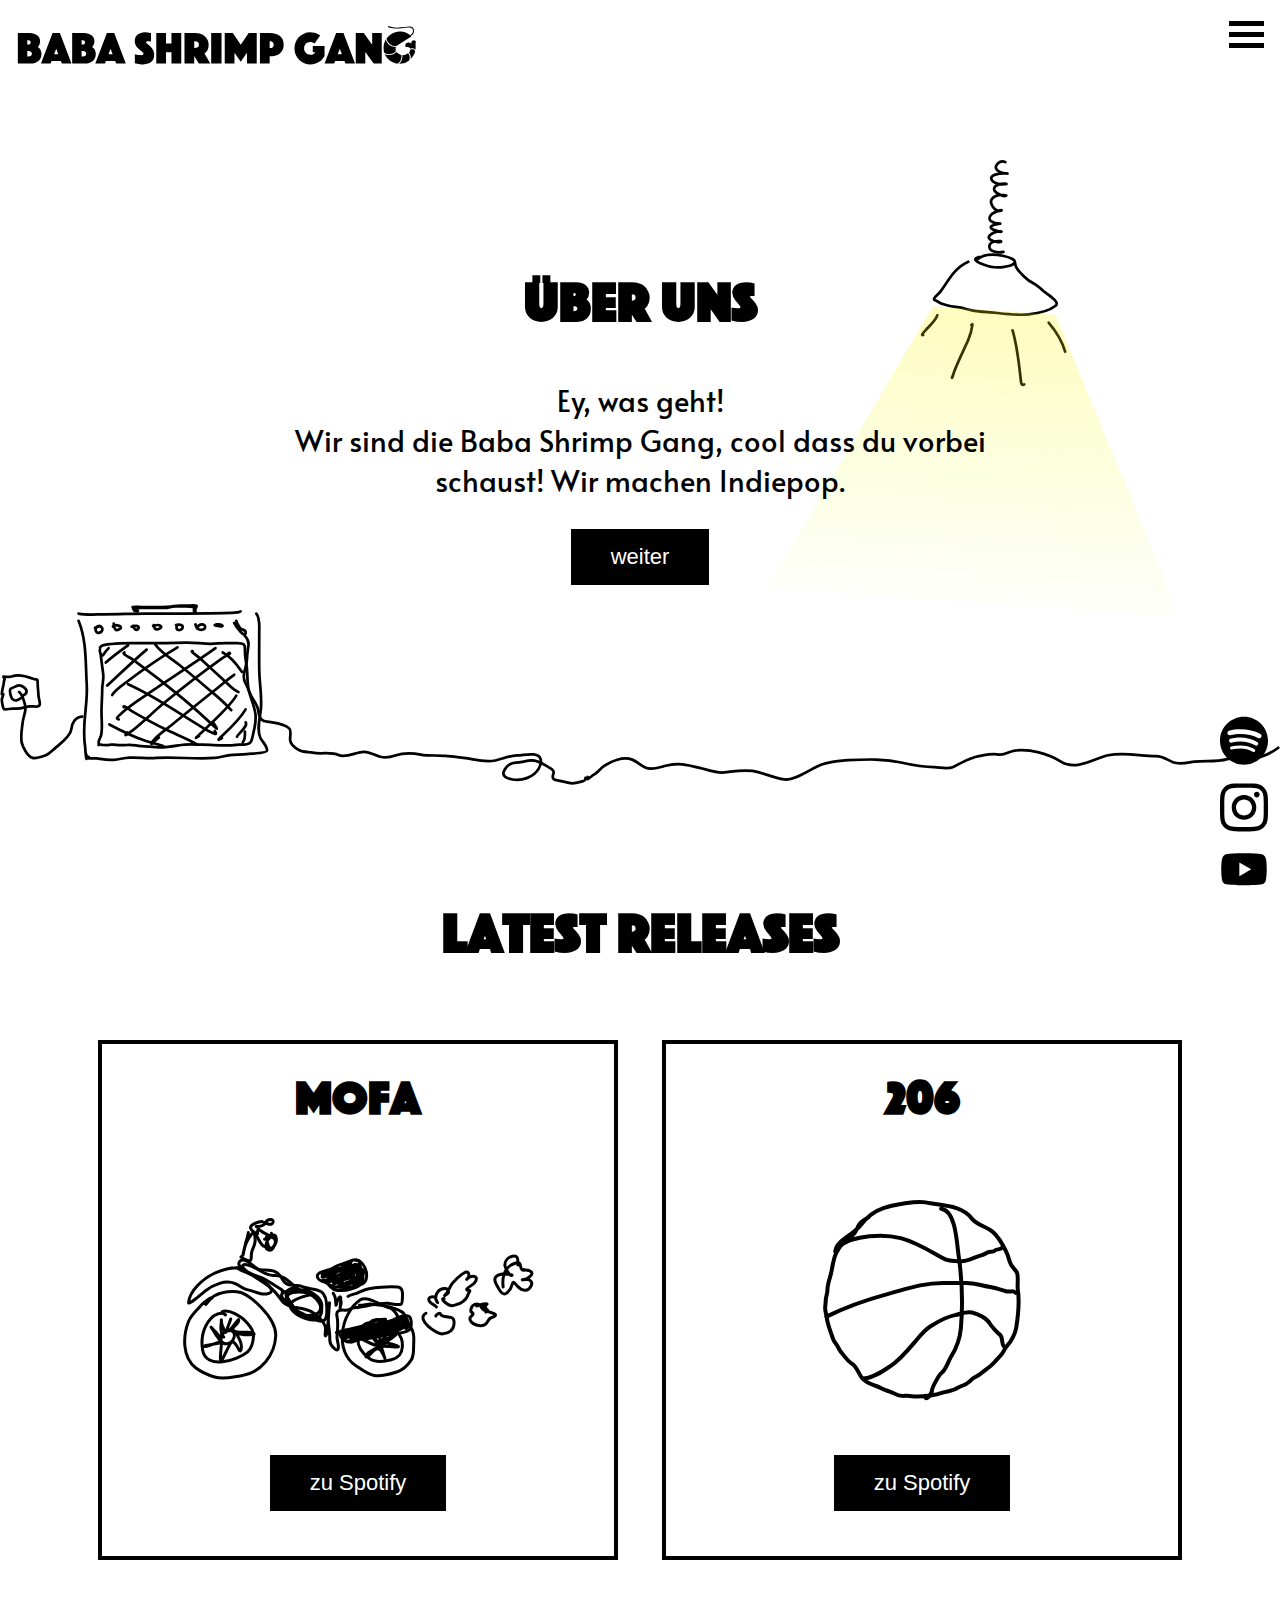
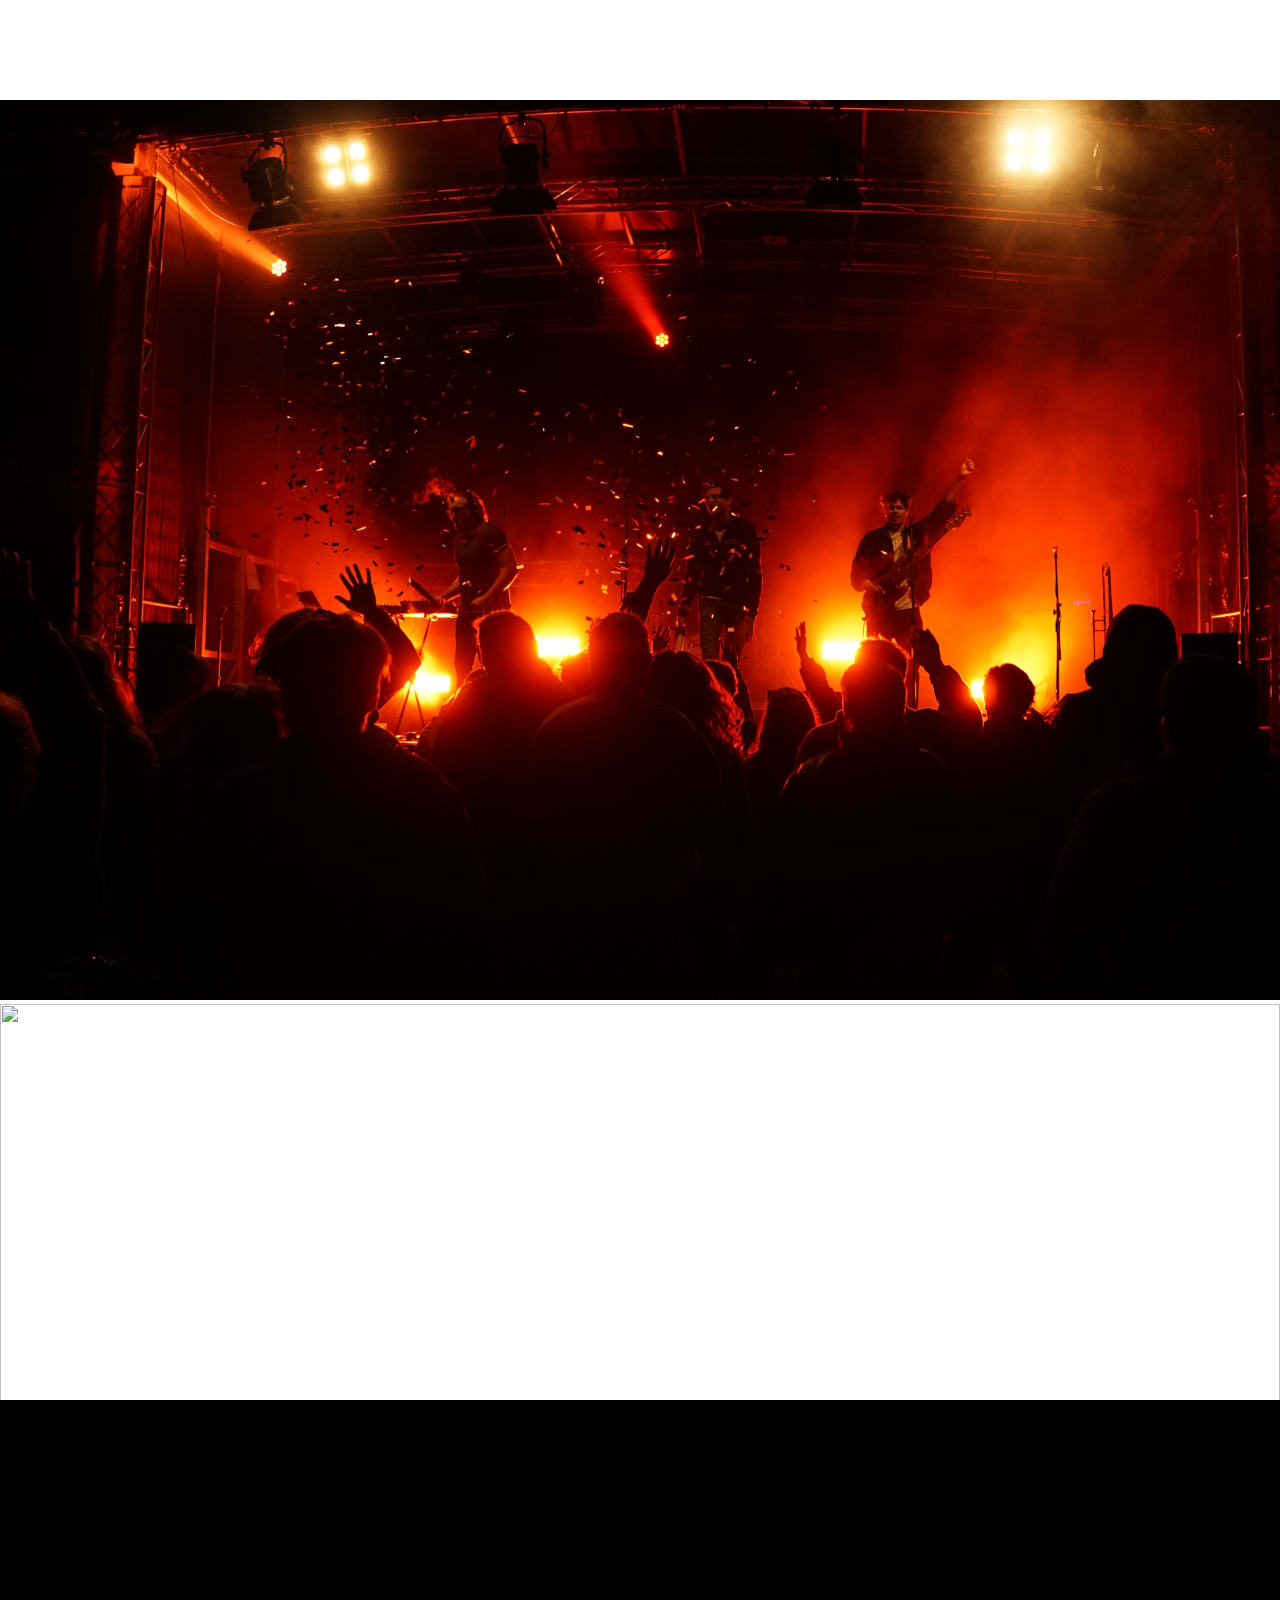
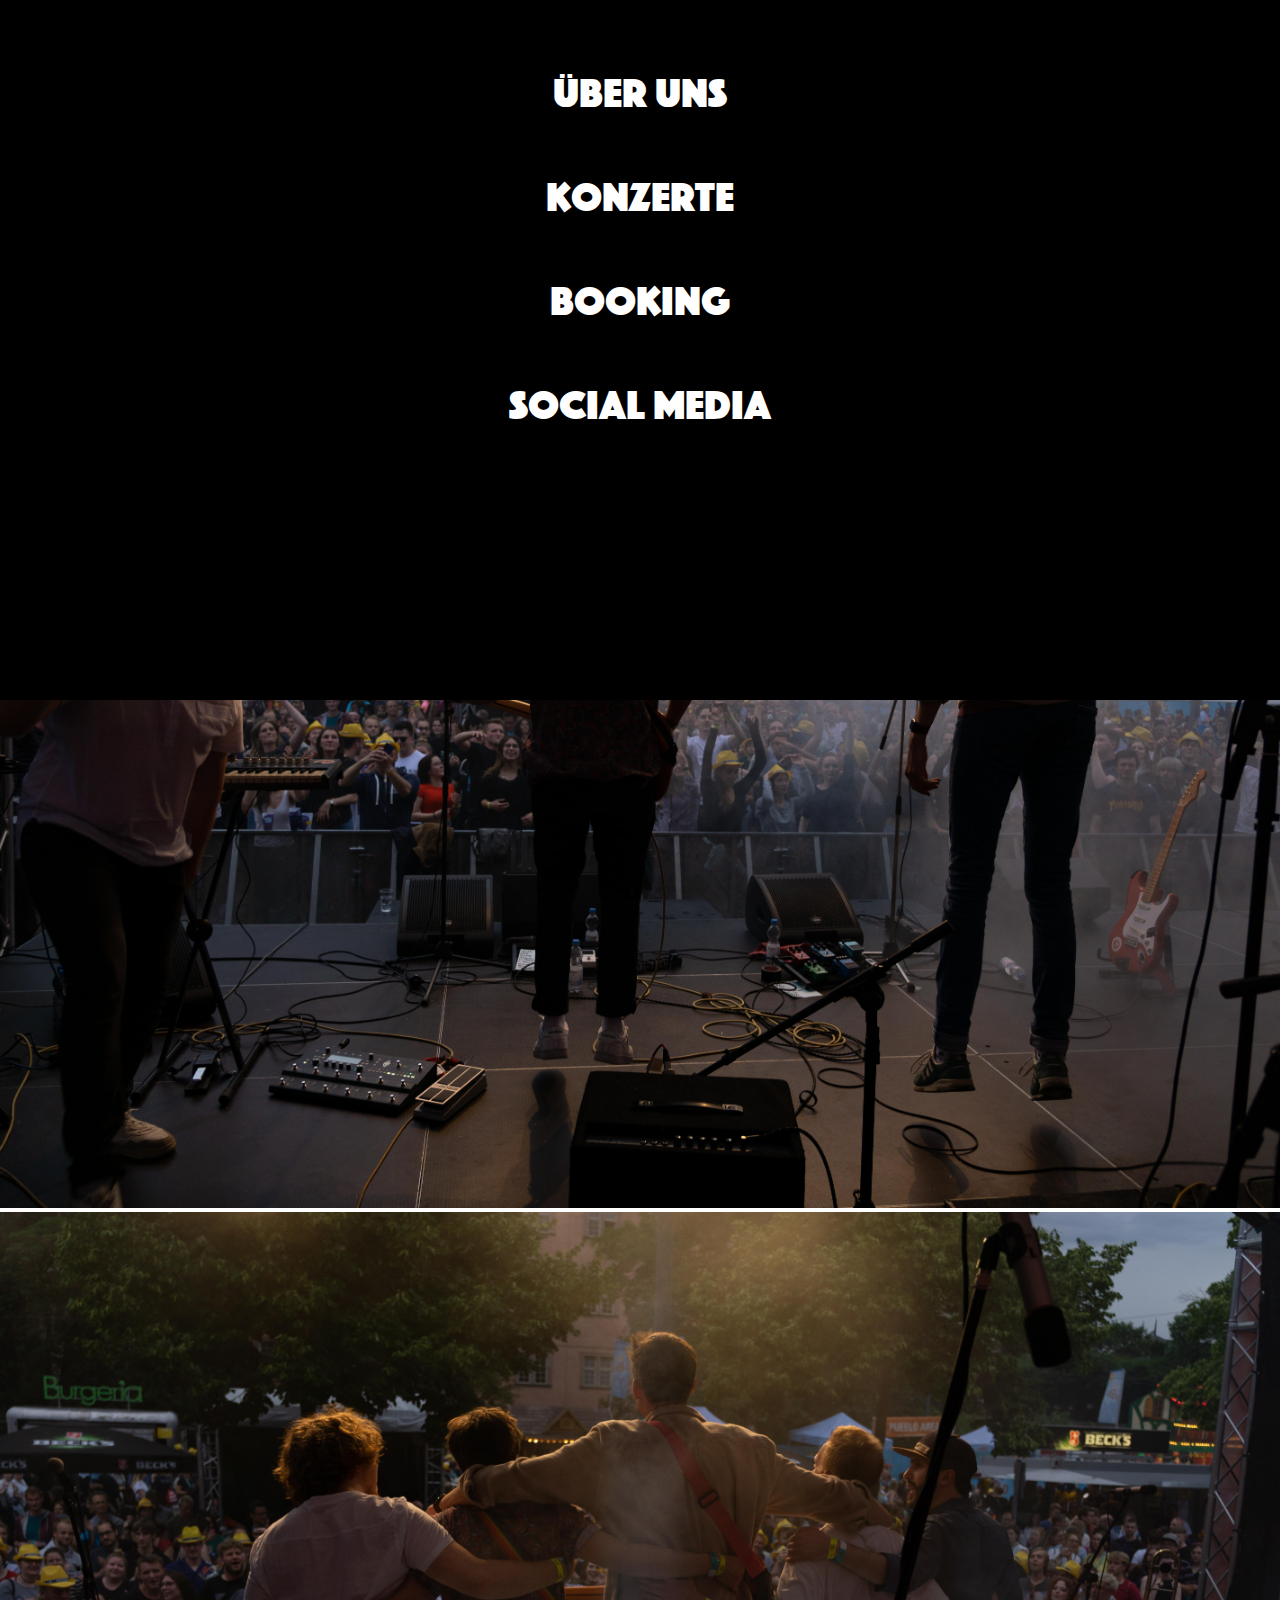
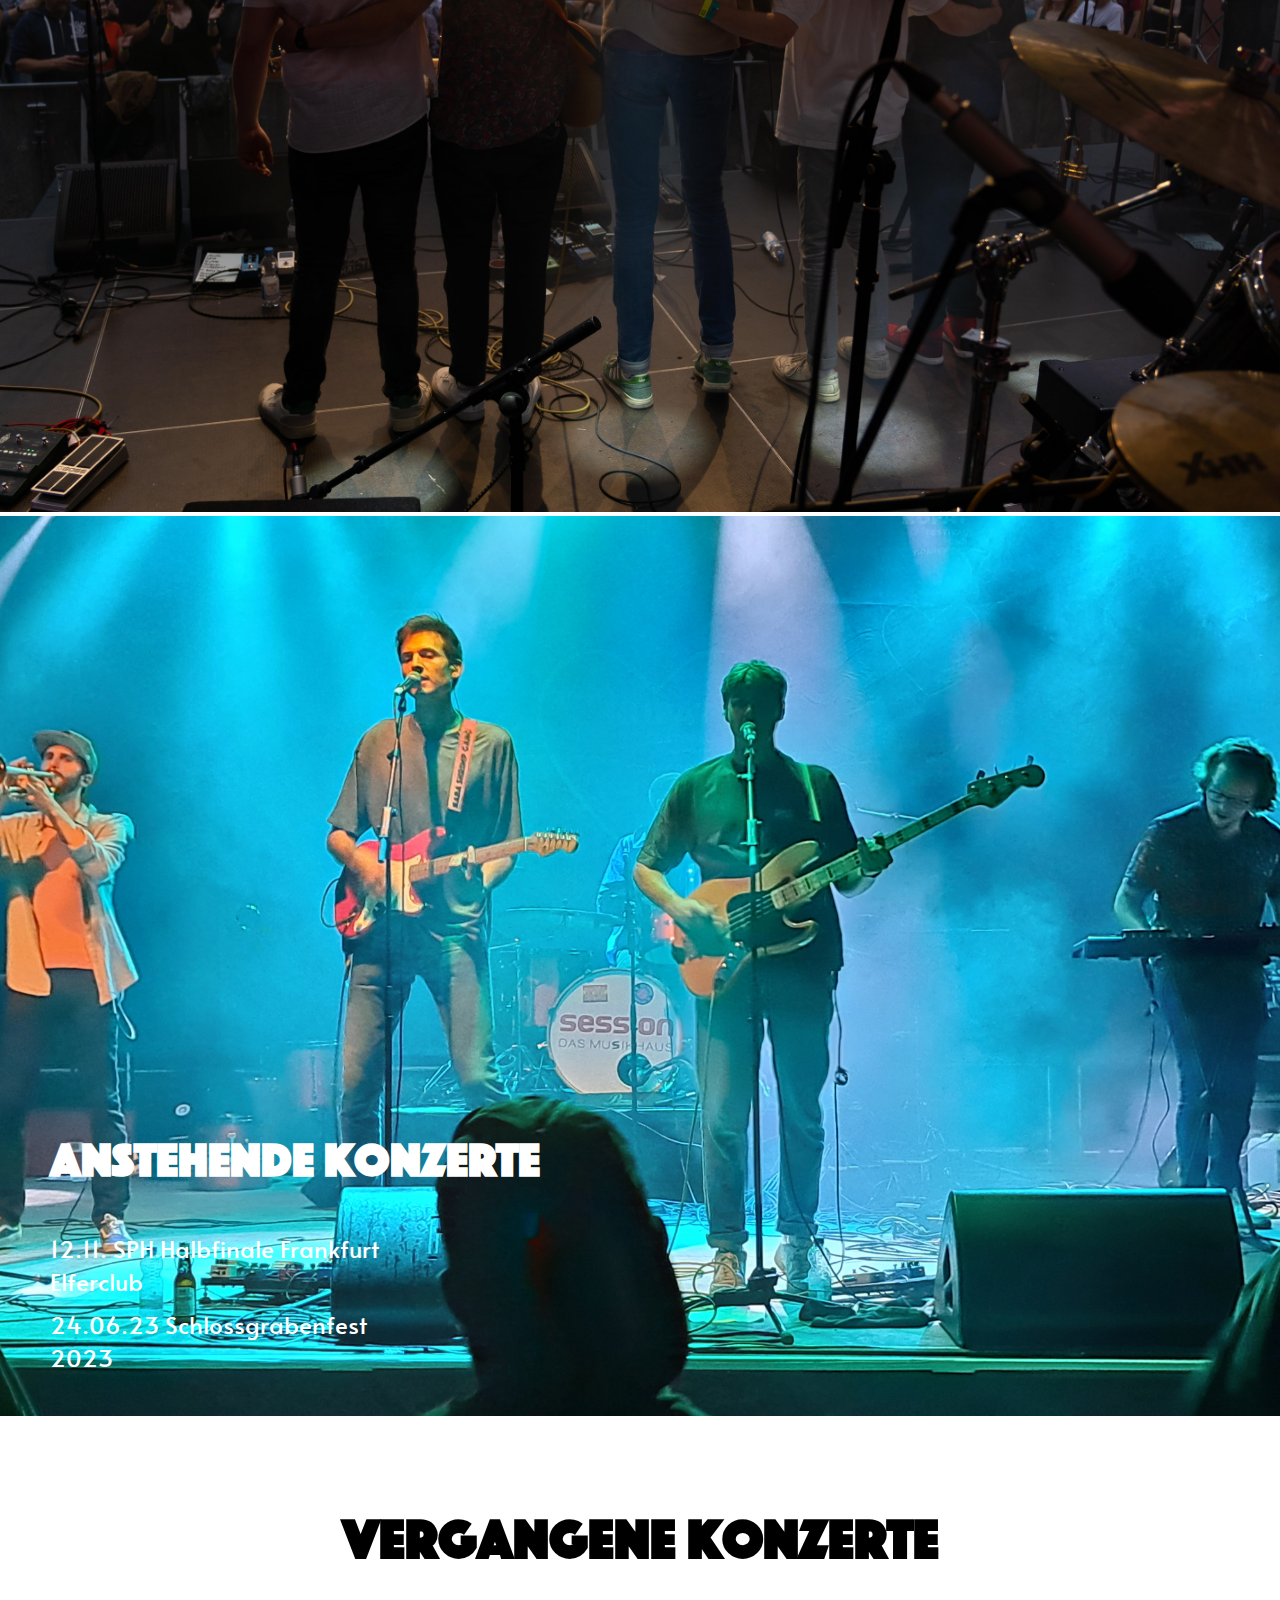
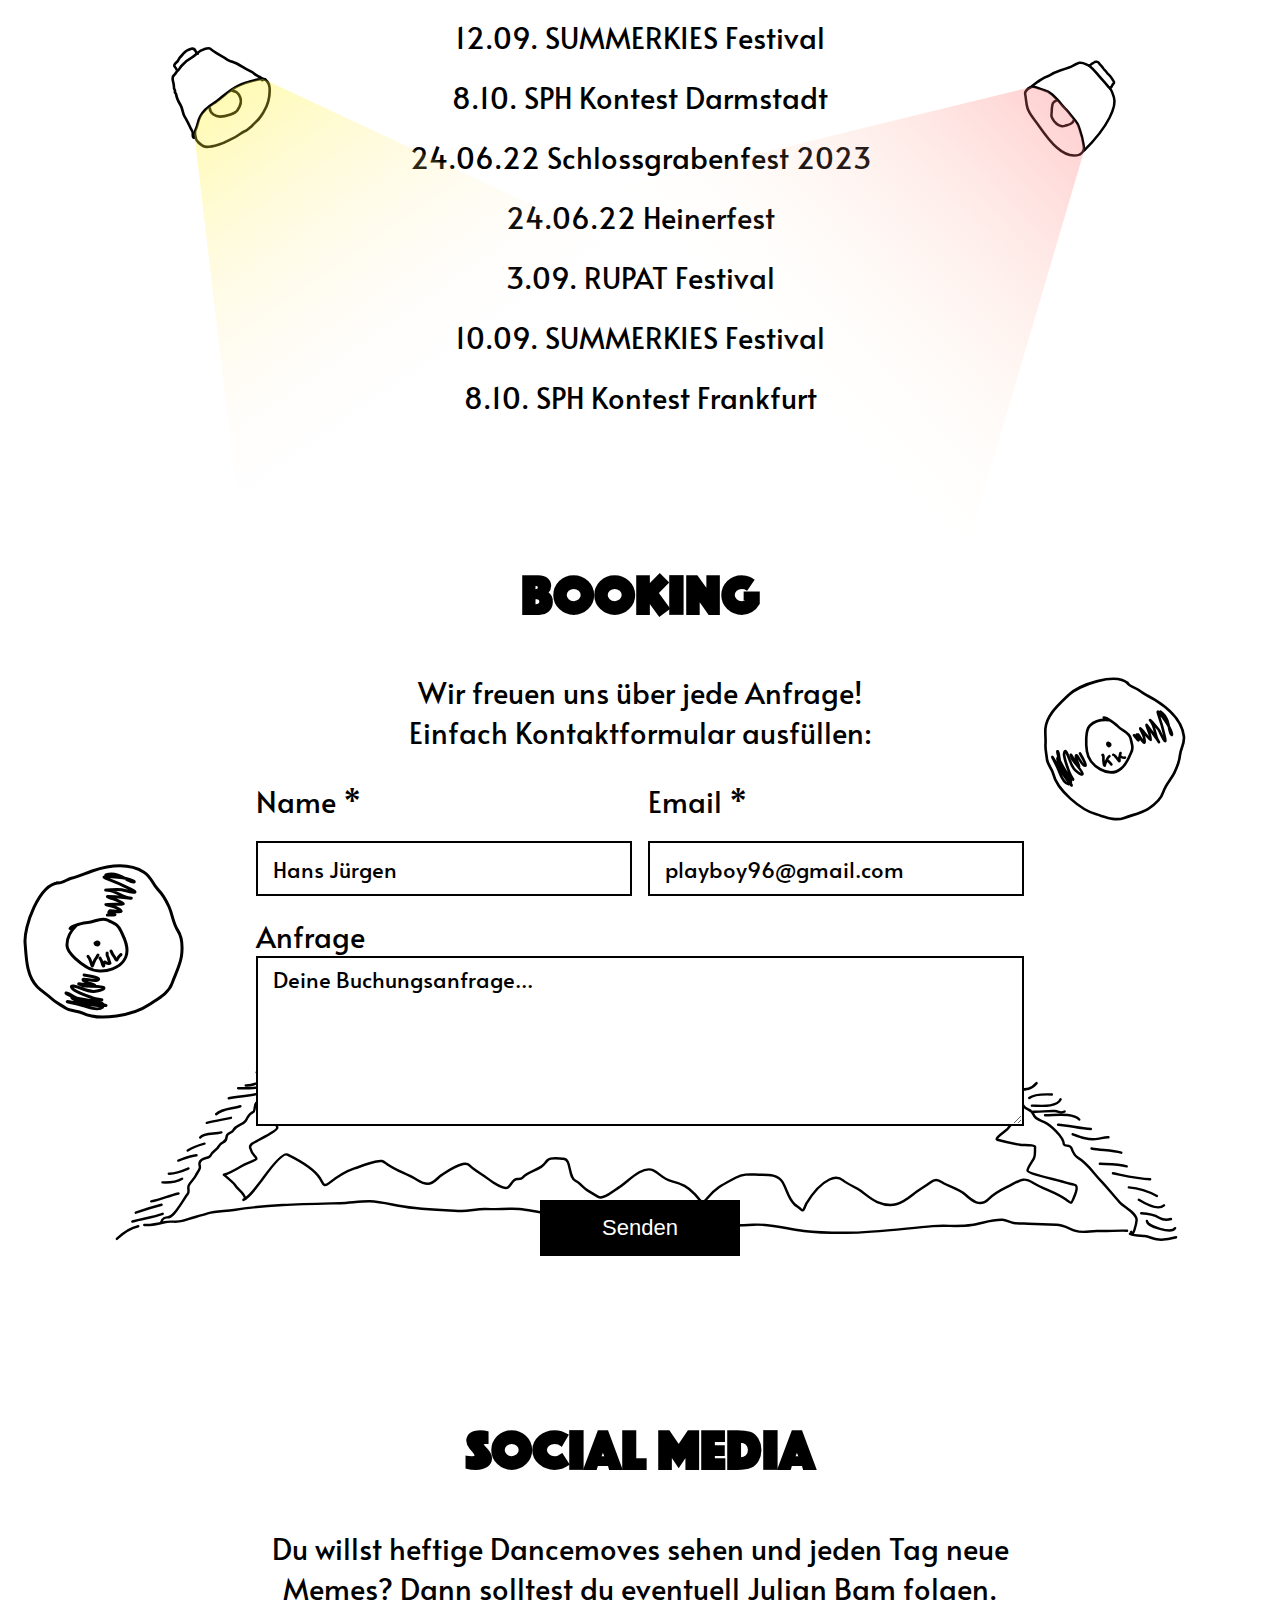
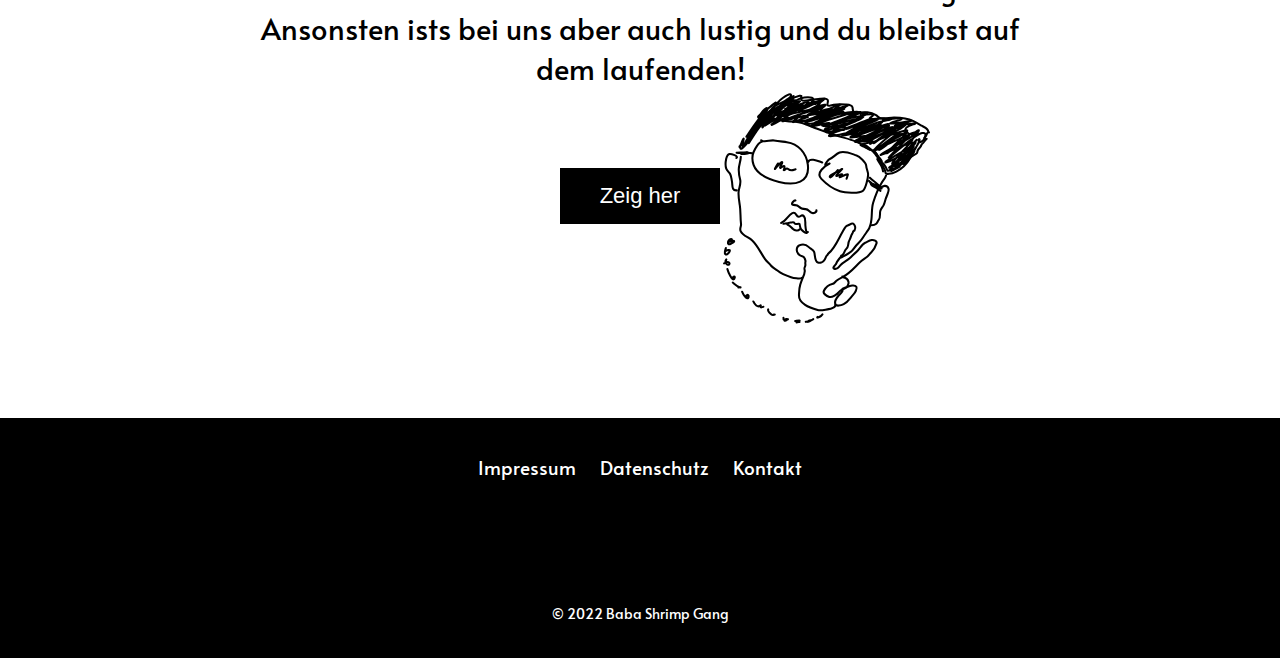
==== index.html @ 8dab1287 "favicon" ====
<!DOCTYPE html>
<html lang="en">
<head>
    <meta charset="UTF-8">
    <meta http-equiv="X-UA-Compatible" content="IE=edge">
    <meta name="viewport" content="width=device-width, initial-scale=1.0">
    <title>Baba Shrimp Gang</title>

    <link rel="icon" type="image/png" sizes="32x32" href="assets/favicon.png">
    <link rel="stylesheet" type="text/css" href="/slick/slick.css"/>
    <link rel="stylesheet" type="text/css" href="/slick/slick-theme.css"/>
    <link rel="stylesheet" href="https://cdnjs.cloudflare.com/ajax/libs/slick-carousel/1.8.1/slick.css" integrity="sha512-wR4oNhLBHf7smjy0K4oqzdWumd+r5/+6QO/vDda76MW5iug4PT7v86FoEkySIJft3XA0Ae6axhIvHrqwm793Nw==" crossorigin="anonymous" referrerpolicy="no-referrer" />    
    <link rel="stylesheet" href="style.css">
    <!--<link rel="stylesheet" href="https://cdnjs.cloudflare.com/ajax/libs/font-awesome/4.7.0/css/font-awesome.min.css">-->

</head>
<body>
        <div class="navbar">
            <div class="topnav">
                <a href="#home" class="active">
                    <svg class="bsg-logo" width="629" height="61" viewBox="0 0 629 61" xmlns="http://www.w3.org/2000/svg">
                    <path d="M2.88719 10.976H21.6792C24.0792 10.976 26.2632 11.264 28.2312 11.84C30.2472 12.368 31.9512 13.184 33.3432 14.288C34.7832 15.344 35.8872 16.688 36.6552 18.32C37.4712 19.904 37.8792 21.776 37.8792 23.936C37.8792 25.472 37.6872 26.792 37.3032 27.896C36.9192 28.952 36.5112 29.84 36.0792 30.56C35.5512 31.424 34.9512 32.144 34.2792 32.72C35.3352 33.392 36.2952 34.256 37.1592 35.312C37.8792 36.224 38.5272 37.376 39.1032 38.768C39.7272 40.16 40.0392 41.864 40.0392 43.88C40.0392 46.184 39.6312 48.272 38.8152 50.144C37.9992 52.016 36.8232 53.624 35.2872 54.968C33.7992 56.264 31.9512 57.272 29.7432 57.992C27.5832 58.664 25.1592 59 22.4712 59H2.88719V10.976ZM19.4472 47.696C23.0952 47.696 24.9192 46.304 24.9192 43.52C24.9192 40.736 23.0952 39.344 19.4472 39.344H17.7192V47.696H19.4472ZM23.0472 25.592C23.0472 23.384 21.8472 22.28 19.4472 22.28H17.7192V28.904H19.4472C21.8472 28.904 23.0472 27.8 23.0472 25.592ZM57.5026 10.976H69.0226L87.2386 59H72.1186L70.5346 54.68H55.9906L54.4066 59H39.2866L57.5026 10.976ZM66.5026 44.096L63.2626 35.672L60.0226 44.096H66.5026ZM88.3169 10.976H107.109C109.509 10.976 111.693 11.264 113.661 11.84C115.677 12.368 117.381 13.184 118.773 14.288C120.213 15.344 121.317 16.688 122.085 18.32C122.901 19.904 123.309 21.776 123.309 23.936C123.309 25.472 123.117 26.792 122.733 27.896C122.349 28.952 121.941 29.84 121.509 30.56C120.981 31.424 120.381 32.144 119.709 32.72C120.765 33.392 121.725 34.256 122.589 35.312C123.309 36.224 123.957 37.376 124.533 38.768C125.157 40.16 125.469 41.864 125.469 43.88C125.469 46.184 125.061 48.272 124.245 50.144C123.429 52.016 122.253 53.624 120.717 54.968C119.229 56.264 117.381 57.272 115.173 57.992C113.013 58.664 110.589 59 107.901 59H88.3169V10.976ZM104.877 47.696C108.525 47.696 110.349 46.304 110.349 43.52C110.349 40.736 108.525 39.344 104.877 39.344H103.149V47.696H104.877ZM108.477 25.592C108.477 23.384 107.277 22.28 104.877 22.28H103.149V28.904H104.877C107.277 28.904 108.477 27.8 108.477 25.592ZM142.932 10.976H154.452L172.668 59H157.548L155.964 54.68H141.42L139.836 59H124.716L142.932 10.976ZM151.932 44.096L148.692 35.672L145.452 44.096H151.932ZM186.865 44.096C187.921 44.432 189.025 44.696 190.177 44.888C191.137 45.128 192.217 45.32 193.417 45.464C194.665 45.608 195.913 45.68 197.161 45.68C199.369 45.68 200.473 44.864 200.473 43.232C200.473 42.608 200.137 41.984 199.465 41.36C198.793 40.688 197.929 39.968 196.873 39.2C195.865 38.384 194.761 37.496 193.561 36.536C192.409 35.576 191.305 34.472 190.249 33.224C189.241 31.976 188.401 30.584 187.729 29.048C187.057 27.464 186.721 25.664 186.721 23.648C186.721 21.392 187.129 19.4 187.945 17.672C188.761 15.944 189.889 14.504 191.329 13.352C192.769 12.2 194.449 11.336 196.369 10.76C198.337 10.136 200.425 9.824 202.633 9.824C203.785 9.824 204.937 9.896 206.089 10.04C207.241 10.136 208.273 10.232 209.185 10.328C210.241 10.472 211.273 10.616 212.281 10.76V24.224C211.897 24.176 211.465 24.128 210.985 24.08C210.601 24.032 210.169 23.984 209.689 23.936C209.209 23.888 208.705 23.864 208.177 23.864C207.889 23.864 207.529 23.888 207.097 23.936C206.665 23.936 206.257 23.984 205.873 24.08C205.489 24.176 205.153 24.344 204.865 24.584C204.577 24.824 204.433 25.16 204.433 25.592C204.433 25.976 204.745 26.456 205.369 27.032C206.041 27.608 206.833 28.28 207.745 29.048C208.705 29.816 209.737 30.704 210.841 31.712C211.993 32.72 213.025 33.872 213.937 35.168C214.897 36.464 215.689 37.928 216.313 39.56C216.985 41.192 217.321 43.016 217.321 45.032C217.321 47.144 216.985 49.136 216.313 51.008C215.641 52.832 214.585 54.44 213.145 55.832C211.753 57.176 209.953 58.232 207.745 59C205.537 59.816 202.921 60.224 199.897 60.224C198.073 60.224 196.369 60.128 194.785 59.936C193.249 59.792 191.881 59.6 190.681 59.36C189.289 59.12 188.017 58.832 186.865 58.496V44.096ZM220.575 10.976H235.911V27.32H244.479V10.976H259.887V59H244.479V41.216H235.911V59H220.575V10.976ZM264.942 10.976H281.502C284.574 10.976 287.406 11.384 289.998 12.2C292.638 13.016 294.918 14.216 296.838 15.8C298.758 17.384 300.246 19.352 301.302 21.704C302.406 24.008 302.958 26.672 302.958 29.696C302.958 32.096 302.622 34.136 301.95 35.816C301.278 37.496 300.534 38.888 299.718 39.992C298.758 41.24 297.678 42.296 296.478 43.16L305.478 59H287.478L280.278 46.832V59H264.942V10.976ZM280.278 34.592H281.07C282.894 34.592 284.43 34.184 285.678 33.368C286.974 32.552 287.622 31.184 287.622 29.264C287.622 27.344 286.974 25.976 285.678 25.16C284.43 24.344 282.894 23.936 281.07 23.936H280.278V34.592ZM306.918 10.976H323.19V59H306.918V10.976ZM328.223 10.976H340.895L353.423 29.408L365.879 10.976H378.551V59H363.215V41.72L353.423 56.12L343.559 41.72V59H328.223V10.976ZM420.927 29.264C420.927 32.576 420.351 35.408 419.199 37.76C418.047 40.064 416.463 41.936 414.447 43.376C412.479 44.816 410.151 45.872 407.463 46.544C404.823 47.216 401.967 47.552 398.895 47.552V59H383.559V10.976H398.895C401.967 10.976 404.823 11.312 407.463 11.984C410.151 12.656 412.479 13.712 414.447 15.152C416.463 16.592 418.047 18.488 419.199 20.84C420.351 23.144 420.927 25.952 420.927 29.264ZM398.895 34.592H399.543C401.559 34.592 402.999 34.136 403.863 33.224C404.775 32.264 405.231 30.944 405.231 29.264C405.231 27.584 404.775 26.288 403.863 25.376C402.999 24.416 401.559 23.936 399.543 23.936H398.895V34.592ZM469.565 27.32C468.701 26.552 467.621 25.976 466.325 25.592C465.029 25.16 463.757 24.944 462.509 24.944C461.117 24.944 459.845 25.208 458.693 25.736C457.541 26.216 456.533 26.912 455.669 27.824C454.853 28.688 454.205 29.744 453.725 30.992C453.245 32.24 453.005 33.584 453.005 35.024C453.005 36.464 453.269 37.808 453.797 39.056C454.325 40.304 455.045 41.384 455.957 42.296C456.869 43.16 457.925 43.856 459.125 44.384C460.373 44.864 461.693 45.104 463.085 45.104C464.717 45.104 466.205 44.768 467.549 44.096C468.893 43.376 470.045 42.416 471.005 41.216H466.685V31.136H485.189V47.12C484.085 49.088 482.765 50.888 481.229 52.52C479.693 54.104 477.965 55.472 476.045 56.624C474.173 57.776 472.133 58.664 469.925 59.288C467.717 59.912 465.437 60.224 463.085 60.224C459.629 60.224 456.365 59.576 453.293 58.28C450.221 56.984 447.533 55.208 445.229 52.952C442.973 50.696 441.173 48.032 439.829 44.96C438.533 41.888 437.885 38.576 437.885 35.024C437.885 31.568 438.509 28.304 439.757 25.232C441.005 22.16 442.709 19.496 444.869 17.24C447.077 14.936 449.669 13.136 452.645 11.84C455.669 10.496 458.909 9.824 462.365 9.824C465.053 9.824 467.381 10.088 469.349 10.616C471.317 11.144 472.973 11.744 474.317 12.416C475.901 13.184 477.221 14.024 478.277 14.936L469.565 27.32ZM503.424 10.976H514.944L533.16 59H518.04L516.456 54.68H501.912L500.328 59H485.208L503.424 10.976ZM512.424 44.096L509.184 35.672L505.944 44.096H512.424ZM534.239 10.976H546.839L560.087 29.48V10.976H575.135V59H562.463L549.287 40.568V59H534.239V10.976Z"/>
                    <path d="M621.641 16.2521C621.5 16.0966 621.357 15.9411 621.216 15.7856C620.936 15.4813 620.52 15.0482 619.989 14.5595C612.956 8.11139 603.372 8.47344 602.274 8.52675C590.282 9.11758 583.425 18.6931 582.652 19.8104C582.806 20.3968 583.046 21.1831 583.421 22.0782C583.659 22.6491 584.384 24.3061 585.574 25.8543C588.299 29.4037 592.08 30.6631 592.642 30.8431C594.711 31.505 596.623 31.5872 598.132 31.4694C605.969 26.3962 613.806 21.323 621.641 16.2521Z"/>
                    <path d="M581.55 20.9609C580.442 22.8934 578.957 26.0364 578.316 30.1722C577.507 35.3743 578.426 39.6145 579.111 41.929C579.9 42.3843 581.019 42.9574 582.432 43.4461C582.778 43.566 583.95 43.9658 585.146 44.1613C588.98 44.7921 592.278 43.2373 593.06 42.8486C595.065 41.849 596.467 40.5319 597.37 39.4924C597.161 38.8149 596.964 37.9575 596.898 36.9535C596.782 35.1988 597.105 33.755 597.403 32.8199C596.973 32.8021 596.541 32.7821 596.112 32.7644C594.702 32.7399 590.474 32.4889 586.818 29.4925C586.818 29.4925 584.324 27.4446 582.811 24.4193C582.128 23.0666 581.76 21.8472 581.55 20.9609Z"/>
                    <path d="M598.022 40.5297C597.227 41.4359 595.913 42.7198 593.992 43.7926C592.644 44.5456 591.503 44.9121 591.024 45.052C590.24 45.2852 588.039 45.8605 585.195 45.5251C582.76 45.2386 580.9 44.4056 579.781 43.7926C579.964 44.1791 580.228 44.7122 580.57 45.3363C581.143 46.3825 582.502 48.828 584.838 51.2936C587.955 54.5876 591.229 56.2446 592.432 56.8088C595.418 58.2126 598.165 58.779 600.19 59.0122C600.514 58.7812 600.952 58.4503 601.439 58.0149C603.175 56.4645 604.11 54.8741 604.407 54.341C605.513 52.3575 605.859 50.5939 605.969 49.932C606.275 48.0862 606.137 46.5358 605.969 45.5229C605.564 45.423 605.145 45.303 604.72 45.1564C602.045 44.2368 600.073 42.6753 598.718 41.2982C598.485 41.0428 598.253 40.7873 598.022 40.5297Z"/>
                    <path d="M607.459 45.7628C607.551 46.3714 607.641 47.2177 607.617 48.2283C607.597 49.0702 607.467 51.5201 606.128 54.2855C604.958 56.7022 603.394 58.2637 602.407 59.1099C602.979 59.1344 603.764 59.1477 604.694 59.1099C604.694 59.1099 607.256 59.0055 609.453 58.5013C613.599 57.5529 617.477 54.7231 618.288 54.1211C618.512 53.5281 618.77 52.7174 618.94 51.7267C619.019 51.2625 619.257 49.8054 619.048 48.2306C618.693 45.5518 617.193 43.6238 616.41 42.7487C615.613 43.3462 614.538 44.0325 613.187 44.6011C611.242 45.4208 609.486 45.6829 608.256 45.765"/>
                    <path d="M620.59 51.8733C621.85 50.7227 623.529 48.9346 625.003 46.4069C626.554 43.7437 627.29 41.2693 627.66 39.5479C627.594 39.3146 627.482 38.9926 627.288 38.6372C627.189 38.455 626.66 37.5199 625.534 36.8691C624.516 36.2805 623.569 36.2472 622.93 36.225C621.775 36.185 620.819 36.4515 620.165 36.707C620.11 36.9713 620.026 37.3422 619.898 37.7798C619.682 38.5194 619.453 39.308 618.942 40.1387C618.691 40.5474 618.277 41.1182 617.613 41.6935C617.871 41.9157 618.213 42.2355 618.57 42.6575C618.788 42.9152 619.682 43.9991 620.271 45.7117C620.654 46.8267 620.747 47.7418 620.802 48.3371C620.87 49.0524 620.868 49.6654 620.846 50.1296"/>
                    <path d="M620.072 35.1966C620.442 35.0389 620.987 34.8457 621.663 34.739C623.324 34.4769 624.633 34.919 625.072 35.0833C626.656 35.6808 627.585 36.7203 627.969 37.2023C628.119 36.5893 628.26 35.8452 628.343 34.9945C628.385 34.5591 628.401 34.1549 628.392 32.5312C628.385 31.445 628.374 30.8919 628.361 29.6881C628.337 27.5424 628.35 27.1692 628.432 26.6472C628.573 25.7432 628.817 25.028 629 24.5727C628.85 24.2683 628.194 23.0245 626.764 22.5514C625.109 22.0027 623.479 22.8357 622.624 23.7575C622.132 24.2883 621.899 24.8436 621.8 25.1191C621.383 26.2852 621.63 27.3136 621.745 27.7001C621.496 27.4069 619.993 25.7032 617.523 25.6277C617.102 25.6144 614.948 25.5366 613.482 27.1581C612.412 28.3442 612.297 29.788 612.251 30.3966C612.16 31.5583 612.416 32.4956 612.61 33.0376C613.361 32.8621 614.732 32.6467 616.38 33.0043C617.77 33.3064 618.794 33.8928 619.398 34.3037C619.618 34.5991 619.845 34.8967 620.072 35.1966Z"/>
                    <path d="M620.599 15.6305C621.102 15.304 621.789 14.8242 622.556 14.1779C623.404 13.4627 623.944 13.0095 624.504 12.2365C625.314 11.1171 625.623 10.082 625.704 9.79324C625.792 9.48227 626.026 8.57158 625.973 7.36992C625.947 6.74354 625.881 5.53521 625.187 4.23804C624.327 2.63433 623.03 1.85692 622.452 1.52374C620.734 0.526423 619.077 0.46645 618.299 0.488662C613.91 0.979545 609.521 1.47043 605.132 1.96131C602.656 2.35446 599.336 2.62989 595.458 2.25451C591.433 1.86358 588.123 0.899583 585.722 0C585.66 0.00666358 585.572 0.0222117 585.473 0.0621931C585.453 0.0710779 584.99 0.273208 584.913 0.750764C584.88 0.959556 584.935 1.13281 584.975 1.23054C585.114 1.32828 585.31 1.46155 585.554 1.60592C585.966 1.85026 586.541 2.14345 587.544 2.4633C588.161 2.66099 588.734 2.79426 590.527 3.13188C591.695 3.35178 592.279 3.46062 592.724 3.52947C594.581 3.81157 596.022 3.86488 597.198 3.90486C598.668 3.95372 600.208 3.9404 601.922 3.84266C604.745 3.6783 606.254 3.3851 609.156 2.99195C610.956 2.74762 613.511 2.43443 616.647 2.17011C617.068 2.10125 617.656 2.03683 618.354 2.06793C618.879 2.09014 619.734 2.13679 620.712 2.52772C621.223 2.73207 622.305 3.18075 623.177 4.32466C623.367 4.57121 624.096 5.57297 624.255 7.08116C624.42 8.65821 623.862 9.84655 623.591 10.4018C622.822 11.9833 621.626 12.8563 620.754 13.4937C620.139 13.9424 619.586 14.249 619.194 14.4466C619.661 14.8376 620.13 15.2329 620.599 15.6305Z"/>
                    </svg>
                </a>
                <div id="navbar-collapsed">
                    <div class="collapsed-child" id="navbar-link">
                        <a class="pagelinks" href="#ueber-uns" onclick="linkClicked(); burgerIcons()">über uns</a>
                        <a class="pagelinks" href="#konzerte" onclick="linkClicked(); burgerIcons()">konzerte</a>
                        <a class="pagelinks" href="#booking" onclick="linkClicked(); burgerIcons()">booking</a>
                        <a class="pagelinks" href="#social-media" onclick="linkClicked(); burgerIcons()">social media</a>
                    </div>
                </div>
                <a href="javascript:void(0);" class="icon" onclick="myFunction()">
                    <div class="container" onclick="burgerIcon()">
                        <div class="bar1"></div>
                        <div class="bar2"></div>
                        <div class="bar3"></div>
                    </div>
                </a>
              </div>
                <!--<div class="logo-image">
                    <svg class="bsg-logo" width="629" height="61" viewBox="0 0 629 61" xmlns="http://www.w3.org/2000/svg">
                        <path d="M2.88719 10.976H21.6792C24.0792 10.976 26.2632 11.264 28.2312 11.84C30.2472 12.368 31.9512 13.184 33.3432 14.288C34.7832 15.344 35.8872 16.688 36.6552 18.32C37.4712 19.904 37.8792 21.776 37.8792 23.936C37.8792 25.472 37.6872 26.792 37.3032 27.896C36.9192 28.952 36.5112 29.84 36.0792 30.56C35.5512 31.424 34.9512 32.144 34.2792 32.72C35.3352 33.392 36.2952 34.256 37.1592 35.312C37.8792 36.224 38.5272 37.376 39.1032 38.768C39.7272 40.16 40.0392 41.864 40.0392 43.88C40.0392 46.184 39.6312 48.272 38.8152 50.144C37.9992 52.016 36.8232 53.624 35.2872 54.968C33.7992 56.264 31.9512 57.272 29.7432 57.992C27.5832 58.664 25.1592 59 22.4712 59H2.88719V10.976ZM19.4472 47.696C23.0952 47.696 24.9192 46.304 24.9192 43.52C24.9192 40.736 23.0952 39.344 19.4472 39.344H17.7192V47.696H19.4472ZM23.0472 25.592C23.0472 23.384 21.8472 22.28 19.4472 22.28H17.7192V28.904H19.4472C21.8472 28.904 23.0472 27.8 23.0472 25.592ZM57.5026 10.976H69.0226L87.2386 59H72.1186L70.5346 54.68H55.9906L54.4066 59H39.2866L57.5026 10.976ZM66.5026 44.096L63.2626 35.672L60.0226 44.096H66.5026ZM88.3169 10.976H107.109C109.509 10.976 111.693 11.264 113.661 11.84C115.677 12.368 117.381 13.184 118.773 14.288C120.213 15.344 121.317 16.688 122.085 18.32C122.901 19.904 123.309 21.776 123.309 23.936C123.309 25.472 123.117 26.792 122.733 27.896C122.349 28.952 121.941 29.84 121.509 30.56C120.981 31.424 120.381 32.144 119.709 32.72C120.765 33.392 121.725 34.256 122.589 35.312C123.309 36.224 123.957 37.376 124.533 38.768C125.157 40.16 125.469 41.864 125.469 43.88C125.469 46.184 125.061 48.272 124.245 50.144C123.429 52.016 122.253 53.624 120.717 54.968C119.229 56.264 117.381 57.272 115.173 57.992C113.013 58.664 110.589 59 107.901 59H88.3169V10.976ZM104.877 47.696C108.525 47.696 110.349 46.304 110.349 43.52C110.349 40.736 108.525 39.344 104.877 39.344H103.149V47.696H104.877ZM108.477 25.592C108.477 23.384 107.277 22.28 104.877 22.28H103.149V28.904H104.877C107.277 28.904 108.477 27.8 108.477 25.592ZM142.932 10.976H154.452L172.668 59H157.548L155.964 54.68H141.42L139.836 59H124.716L142.932 10.976ZM151.932 44.096L148.692 35.672L145.452 44.096H151.932ZM186.865 44.096C187.921 44.432 189.025 44.696 190.177 44.888C191.137 45.128 192.217 45.32 193.417 45.464C194.665 45.608 195.913 45.68 197.161 45.68C199.369 45.68 200.473 44.864 200.473 43.232C200.473 42.608 200.137 41.984 199.465 41.36C198.793 40.688 197.929 39.968 196.873 39.2C195.865 38.384 194.761 37.496 193.561 36.536C192.409 35.576 191.305 34.472 190.249 33.224C189.241 31.976 188.401 30.584 187.729 29.048C187.057 27.464 186.721 25.664 186.721 23.648C186.721 21.392 187.129 19.4 187.945 17.672C188.761 15.944 189.889 14.504 191.329 13.352C192.769 12.2 194.449 11.336 196.369 10.76C198.337 10.136 200.425 9.824 202.633 9.824C203.785 9.824 204.937 9.896 206.089 10.04C207.241 10.136 208.273 10.232 209.185 10.328C210.241 10.472 211.273 10.616 212.281 10.76V24.224C211.897 24.176 211.465 24.128 210.985 24.08C210.601 24.032 210.169 23.984 209.689 23.936C209.209 23.888 208.705 23.864 208.177 23.864C207.889 23.864 207.529 23.888 207.097 23.936C206.665 23.936 206.257 23.984 205.873 24.08C205.489 24.176 205.153 24.344 204.865 24.584C204.577 24.824 204.433 25.16 204.433 25.592C204.433 25.976 204.745 26.456 205.369 27.032C206.041 27.608 206.833 28.28 207.745 29.048C208.705 29.816 209.737 30.704 210.841 31.712C211.993 32.72 213.025 33.872 213.937 35.168C214.897 36.464 215.689 37.928 216.313 39.56C216.985 41.192 217.321 43.016 217.321 45.032C217.321 47.144 216.985 49.136 216.313 51.008C215.641 52.832 214.585 54.44 213.145 55.832C211.753 57.176 209.953 58.232 207.745 59C205.537 59.816 202.921 60.224 199.897 60.224C198.073 60.224 196.369 60.128 194.785 59.936C193.249 59.792 191.881 59.6 190.681 59.36C189.289 59.12 188.017 58.832 186.865 58.496V44.096ZM220.575 10.976H235.911V27.32H244.479V10.976H259.887V59H244.479V41.216H235.911V59H220.575V10.976ZM264.942 10.976H281.502C284.574 10.976 287.406 11.384 289.998 12.2C292.638 13.016 294.918 14.216 296.838 15.8C298.758 17.384 300.246 19.352 301.302 21.704C302.406 24.008 302.958 26.672 302.958 29.696C302.958 32.096 302.622 34.136 301.95 35.816C301.278 37.496 300.534 38.888 299.718 39.992C298.758 41.24 297.678 42.296 296.478 43.16L305.478 59H287.478L280.278 46.832V59H264.942V10.976ZM280.278 34.592H281.07C282.894 34.592 284.43 34.184 285.678 33.368C286.974 32.552 287.622 31.184 287.622 29.264C287.622 27.344 286.974 25.976 285.678 25.16C284.43 24.344 282.894 23.936 281.07 23.936H280.278V34.592ZM306.918 10.976H323.19V59H306.918V10.976ZM328.223 10.976H340.895L353.423 29.408L365.879 10.976H378.551V59H363.215V41.72L353.423 56.12L343.559 41.72V59H328.223V10.976ZM420.927 29.264C420.927 32.576 420.351 35.408 419.199 37.76C418.047 40.064 416.463 41.936 414.447 43.376C412.479 44.816 410.151 45.872 407.463 46.544C404.823 47.216 401.967 47.552 398.895 47.552V59H383.559V10.976H398.895C401.967 10.976 404.823 11.312 407.463 11.984C410.151 12.656 412.479 13.712 414.447 15.152C416.463 16.592 418.047 18.488 419.199 20.84C420.351 23.144 420.927 25.952 420.927 29.264ZM398.895 34.592H399.543C401.559 34.592 402.999 34.136 403.863 33.224C404.775 32.264 405.231 30.944 405.231 29.264C405.231 27.584 404.775 26.288 403.863 25.376C402.999 24.416 401.559 23.936 399.543 23.936H398.895V34.592ZM469.565 27.32C468.701 26.552 467.621 25.976 466.325 25.592C465.029 25.16 463.757 24.944 462.509 24.944C461.117 24.944 459.845 25.208 458.693 25.736C457.541 26.216 456.533 26.912 455.669 27.824C454.853 28.688 454.205 29.744 453.725 30.992C453.245 32.24 453.005 33.584 453.005 35.024C453.005 36.464 453.269 37.808 453.797 39.056C454.325 40.304 455.045 41.384 455.957 42.296C456.869 43.16 457.925 43.856 459.125 44.384C460.373 44.864 461.693 45.104 463.085 45.104C464.717 45.104 466.205 44.768 467.549 44.096C468.893 43.376 470.045 42.416 471.005 41.216H466.685V31.136H485.189V47.12C484.085 49.088 482.765 50.888 481.229 52.52C479.693 54.104 477.965 55.472 476.045 56.624C474.173 57.776 472.133 58.664 469.925 59.288C467.717 59.912 465.437 60.224 463.085 60.224C459.629 60.224 456.365 59.576 453.293 58.28C450.221 56.984 447.533 55.208 445.229 52.952C442.973 50.696 441.173 48.032 439.829 44.96C438.533 41.888 437.885 38.576 437.885 35.024C437.885 31.568 438.509 28.304 439.757 25.232C441.005 22.16 442.709 19.496 444.869 17.24C447.077 14.936 449.669 13.136 452.645 11.84C455.669 10.496 458.909 9.824 462.365 9.824C465.053 9.824 467.381 10.088 469.349 10.616C471.317 11.144 472.973 11.744 474.317 12.416C475.901 13.184 477.221 14.024 478.277 14.936L469.565 27.32ZM503.424 10.976H514.944L533.16 59H518.04L516.456 54.68H501.912L500.328 59H485.208L503.424 10.976ZM512.424 44.096L509.184 35.672L505.944 44.096H512.424ZM534.239 10.976H546.839L560.087 29.48V10.976H575.135V59H562.463L549.287 40.568V59H534.239V10.976Z"/>
                        <path d="M621.641 16.2521C621.5 16.0966 621.357 15.9411 621.216 15.7856C620.936 15.4813 620.52 15.0482 619.989 14.5595C612.956 8.11139 603.372 8.47344 602.274 8.52675C590.282 9.11758 583.425 18.6931 582.652 19.8104C582.806 20.3968 583.046 21.1831 583.421 22.0782C583.659 22.6491 584.384 24.3061 585.574 25.8543C588.299 29.4037 592.08 30.6631 592.642 30.8431C594.711 31.505 596.623 31.5872 598.132 31.4694C605.969 26.3962 613.806 21.323 621.641 16.2521Z"/>
                        <path d="M581.55 20.9609C580.442 22.8934 578.957 26.0364 578.316 30.1722C577.507 35.3743 578.426 39.6145 579.111 41.929C579.9 42.3843 581.019 42.9574 582.432 43.4461C582.778 43.566 583.95 43.9658 585.146 44.1613C588.98 44.7921 592.278 43.2373 593.06 42.8486C595.065 41.849 596.467 40.5319 597.37 39.4924C597.161 38.8149 596.964 37.9575 596.898 36.9535C596.782 35.1988 597.105 33.755 597.403 32.8199C596.973 32.8021 596.541 32.7821 596.112 32.7644C594.702 32.7399 590.474 32.4889 586.818 29.4925C586.818 29.4925 584.324 27.4446 582.811 24.4193C582.128 23.0666 581.76 21.8472 581.55 20.9609Z"/>
                        <path d="M598.022 40.5297C597.227 41.4359 595.913 42.7198 593.992 43.7926C592.644 44.5456 591.503 44.9121 591.024 45.052C590.24 45.2852 588.039 45.8605 585.195 45.5251C582.76 45.2386 580.9 44.4056 579.781 43.7926C579.964 44.1791 580.228 44.7122 580.57 45.3363C581.143 46.3825 582.502 48.828 584.838 51.2936C587.955 54.5876 591.229 56.2446 592.432 56.8088C595.418 58.2126 598.165 58.779 600.19 59.0122C600.514 58.7812 600.952 58.4503 601.439 58.0149C603.175 56.4645 604.11 54.8741 604.407 54.341C605.513 52.3575 605.859 50.5939 605.969 49.932C606.275 48.0862 606.137 46.5358 605.969 45.5229C605.564 45.423 605.145 45.303 604.72 45.1564C602.045 44.2368 600.073 42.6753 598.718 41.2982C598.485 41.0428 598.253 40.7873 598.022 40.5297Z"/>
                        <path d="M607.459 45.7628C607.551 46.3714 607.641 47.2177 607.617 48.2283C607.597 49.0702 607.467 51.5201 606.128 54.2855C604.958 56.7022 603.394 58.2637 602.407 59.1099C602.979 59.1344 603.764 59.1477 604.694 59.1099C604.694 59.1099 607.256 59.0055 609.453 58.5013C613.599 57.5529 617.477 54.7231 618.288 54.1211C618.512 53.5281 618.77 52.7174 618.94 51.7267C619.019 51.2625 619.257 49.8054 619.048 48.2306C618.693 45.5518 617.193 43.6238 616.41 42.7487C615.613 43.3462 614.538 44.0325 613.187 44.6011C611.242 45.4208 609.486 45.6829 608.256 45.765"/>
                        <path d="M620.59 51.8733C621.85 50.7227 623.529 48.9346 625.003 46.4069C626.554 43.7437 627.29 41.2693 627.66 39.5479C627.594 39.3146 627.482 38.9926 627.288 38.6372C627.189 38.455 626.66 37.5199 625.534 36.8691C624.516 36.2805 623.569 36.2472 622.93 36.225C621.775 36.185 620.819 36.4515 620.165 36.707C620.11 36.9713 620.026 37.3422 619.898 37.7798C619.682 38.5194 619.453 39.308 618.942 40.1387C618.691 40.5474 618.277 41.1182 617.613 41.6935C617.871 41.9157 618.213 42.2355 618.57 42.6575C618.788 42.9152 619.682 43.9991 620.271 45.7117C620.654 46.8267 620.747 47.7418 620.802 48.3371C620.87 49.0524 620.868 49.6654 620.846 50.1296"/>
                        <path d="M620.072 35.1966C620.442 35.0389 620.987 34.8457 621.663 34.739C623.324 34.4769 624.633 34.919 625.072 35.0833C626.656 35.6808 627.585 36.7203 627.969 37.2023C628.119 36.5893 628.26 35.8452 628.343 34.9945C628.385 34.5591 628.401 34.1549 628.392 32.5312C628.385 31.445 628.374 30.8919 628.361 29.6881C628.337 27.5424 628.35 27.1692 628.432 26.6472C628.573 25.7432 628.817 25.028 629 24.5727C628.85 24.2683 628.194 23.0245 626.764 22.5514C625.109 22.0027 623.479 22.8357 622.624 23.7575C622.132 24.2883 621.899 24.8436 621.8 25.1191C621.383 26.2852 621.63 27.3136 621.745 27.7001C621.496 27.4069 619.993 25.7032 617.523 25.6277C617.102 25.6144 614.948 25.5366 613.482 27.1581C612.412 28.3442 612.297 29.788 612.251 30.3966C612.16 31.5583 612.416 32.4956 612.61 33.0376C613.361 32.8621 614.732 32.6467 616.38 33.0043C617.77 33.3064 618.794 33.8928 619.398 34.3037C619.618 34.5991 619.845 34.8967 620.072 35.1966Z"/>
                        <path d="M620.599 15.6305C621.102 15.304 621.789 14.8242 622.556 14.1779C623.404 13.4627 623.944 13.0095 624.504 12.2365C625.314 11.1171 625.623 10.082 625.704 9.79324C625.792 9.48227 626.026 8.57158 625.973 7.36992C625.947 6.74354 625.881 5.53521 625.187 4.23804C624.327 2.63433 623.03 1.85692 622.452 1.52374C620.734 0.526423 619.077 0.46645 618.299 0.488662C613.91 0.979545 609.521 1.47043 605.132 1.96131C602.656 2.35446 599.336 2.62989 595.458 2.25451C591.433 1.86358 588.123 0.899583 585.722 0C585.66 0.00666358 585.572 0.0222117 585.473 0.0621931C585.453 0.0710779 584.99 0.273208 584.913 0.750764C584.88 0.959556 584.935 1.13281 584.975 1.23054C585.114 1.32828 585.31 1.46155 585.554 1.60592C585.966 1.85026 586.541 2.14345 587.544 2.4633C588.161 2.66099 588.734 2.79426 590.527 3.13188C591.695 3.35178 592.279 3.46062 592.724 3.52947C594.581 3.81157 596.022 3.86488 597.198 3.90486C598.668 3.95372 600.208 3.9404 601.922 3.84266C604.745 3.6783 606.254 3.3851 609.156 2.99195C610.956 2.74762 613.511 2.43443 616.647 2.17011C617.068 2.10125 617.656 2.03683 618.354 2.06793C618.879 2.09014 619.734 2.13679 620.712 2.52772C621.223 2.73207 622.305 3.18075 623.177 4.32466C623.367 4.57121 624.096 5.57297 624.255 7.08116C624.42 8.65821 623.862 9.84655 623.591 10.4018C622.822 11.9833 621.626 12.8563 620.754 13.4937C620.139 13.9424 619.586 14.249 619.194 14.4466C619.661 14.8376 620.13 15.2329 620.599 15.6305Z"/>
                    </svg>
                </div>
                <div class="item"><h3><a href="">über uns</a></h3></div>
                <div class="item"><h3><a href="">konzerte</a></h3></div>
                <div class="item"><h3><a href="">booking</a></h3></div>-->
        </div>
    <div class="main-content">
        <div class="hero">
            <div class="hero-image">
                <img src="assets/hero-image.png" alt="">
            </div>
        </div>
        <div class="ueber-uns" id="ueber-uns">
            <img class="lampe" src="assets/lampe.svg" alt="">
            <img class="amp" src="assets/amp.svg" alt="">
            <div class="textbox-ueber-uns  page-width">
                <h2>Über uns</h2>
                <p>Ey, was geht!<br>Wir sind die Baba Shrimp Gang, cool dass du vorbei schaust! Wir machen Indiepop.
                </p>
                <a href="#releases" class="myButton">weiter</a>
            </div>
        </div>
        <div class="releases" id="releases">
            <h2>latest releases</h2>
            <div class="spotify-parent">
                <div class="spotify">
                    <div class="box-1">
                        <h3>mofa</h3>
                        <img class="mofa" src="assets/mofa.svg" alt="">
                        <div class="btn">
                            <a href="https://open.spotify.com/track/7qeDTNH9fL8IuSDXieWs3x?si=15bc0dc3304c47fd" class="myButton spotify-button">zu Spotify</a>
                        </div>
                    </div>
                    <div class="box-2">
                        <h3>206</h3>
                        <img class="206" src="assets/206.svg" alt="">
                        <div class="btn">
                            <a href="https://open.spotify.com/track/4pZIgDi181S7nrPXJpNeOd?si=3863a94f3d2246e0" class="myButton spotify-button">zu Spotify</a>
                        </div>
                    </div>
                </div>
            </div>
        </div>
        <div class="live" id="konzerte">
            <div class="konzerttermine">
                <h3>Anstehende Konzerte</h3>
                <div class="ul-parent">
                    <ul>
                        <li>12.11. SPH Halbfinale Frankfurt Elferclub</li>
                        <li>24.06.23 Schlossgrabenfest 2023</li>
                    </ul>
                </div>
            </div>
            <div class="slider">
                <div class="slider-child">
                    <img src="assets/sundaze-1.jpeg" alt="">
                </div>
                <div class="slider-child">
                    <img src="assets/sundaze-2.jpeg" alt="">
                </div>
                <div class="slider-child">
                    <img src="assets/DSC05096.jpg" alt="">
                </div>
                <div class="slider-child">
                    <img src="assets/DSC05172 (1).jpg" alt="">
                </div>
                <div class="slider-child">
                    <img src="assets/20220903_221830.JPG" alt="">
                </div>
            </div>
        </div>
        <div class="konzerttermine-vergangen">
            <h2>Vergangene Konzerte</h2>
            <div class="ul-parent">
                <ul>
                    <li>12.09. SUMMERKIES Festival</li>
                    <li>8.10. SPH Kontest Darmstadt</li>
                    <li>24.06.22 Schlossgrabenfest 2023</li>
                    <li>24.06.22 Heinerfest</li>
                    <li>3.09. RUPAT Festival</li>
                    <li>10.09. SUMMERKIES Festival</li>
                    <li>8.10. SPH Kontest Frankfurt</li>
                </ul>
                <img class="scheinwerfer-gelb" src="assets/scheinwerfer-gelb.svg" alt="">
                <img class="scheinwerfer-rot" src="assets/scheinwerfer-rot.svg" alt="">
            </div>
        </div>
        <div class="kontaktformular" id="booking">
            <h2 class="headline">Booking</h2>
            <div class="text-center">
                <p>Wir freuen uns über jede Anfrage! <br>Einfach Kontaktformular ausfüllen:
                </p>
            </div>
            <svg class="kk" width="217" height="218" viewBox="0 0 217 218" fill="none" xmlns="http://www.w3.org/2000/svg">
                <path d="M124.625 36.3922C110.534 22.4859 68.4749 37.9584 56.8996 49.3219C46.4771 59.5537 32.4391 71.2687 31.0219 86.8342C30.4882 92.6955 31.505 98.7288 31.0837 104.577C30.6477 110.627 32.1416 115.481 32.6681 121.385C33.2576 127.996 38.3574 132.099 39.8134 138.301C44.1506 156.777 71.0425 179.044 88.5468 183.97C98.4963 186.77 109.453 192.002 120.043 188.036C128.768 184.77 139.21 182.784 147.223 177.672C154.003 173.346 161.795 166.436 164.233 158.613C166.883 150.107 172.923 144.686 176.675 137.083C179.816 130.72 182.372 124.512 183.017 117.432C183.809 108.729 188.635 104.592 187.415 95.4386C185.055 77.7267 169.464 63.718 155.288 54.8804C149.021 50.9736 142.133 48.0086 136.318 43.4935C132.907 40.8453 124.532 38.9634 123.654 35.2215" stroke="black" stroke-width="3" stroke-linecap="round"/>
                <path d="M103.15 77.484C95.1071 76.6387 87.552 77.5661 81.358 83.5883C75.871 88.9232 76.8089 105.608 77.9158 112.847C80.4328 129.308 102.675 143.773 116.486 132.311C122.603 127.234 124.094 122.144 127.439 115.234C130.961 107.96 128.723 105.515 127.307 98.3709C125.737 90.4557 117.002 89.4772 112.818 84.4363C110.438 81.5685 99.7467 74.0392 96.9161 74.6703" stroke="black" stroke-width="3" stroke-linecap="round"/>
                <path d="M160.965 67.869C168.574 72.8884 169.66 79.9635 171.209 88.5117C172.218 94.0769 175.776 97.4665 172.841 89.5411C169.982 81.8196 155.538 61.9105 158.252 69.6868C161.264 78.3138 163.978 87.7102 165.969 96.6529C168.76 109.193 161.304 92.7403 159.742 89.6857C158.447 87.1513 145.386 72.5814 150.296 79.1066C155.302 85.7587 154.251 94.4344 158.539 101.085C162.555 107.315 150.292 88.7386 145.56 83.0371C144.305 81.5248 148.022 90.7492 148.604 92.8621C151.732 104.211 149.633 99.9909 143.793 92.9544C137.382 85.2296 136.358 84.0087 141.312 93.713C142.378 95.7999 145.225 107.624 140.601 101.021C126.345 80.661 148.928 111.188 135.637 95.1729C132.088 90.8969 135.747 98.3262 136.194 100.128C136.597 101.751 132.181 95.8278 131.139 94.5718" stroke="black" stroke-width="3" stroke-linecap="round"/>
                <path d="M70.0641 115.09C70.8209 116.5 80.7173 132.628 74.1708 128.29C70.603 125.926 65.2126 112.153 65.4646 119.13C65.5932 122.694 72.1181 134.334 67.0818 128.265C64.3717 125 56.6885 109.12 61.067 120.885C62.1526 123.802 73.7455 136.104 72.983 138.304C71.9691 141.23 63.4979 132.894 63.1928 132.496C58.914 126.921 58.1563 120.076 54.8788 114.094C52.5474 109.838 51.8926 115.613 52.1564 117.468C53.0111 123.476 55.4977 129.779 57.5966 135.468C60.3843 143.025 67.0068 149.774 56.7759 139.271C51.8092 134.172 43.7089 114.668 44.6301 121.707C45.8388 130.945 56.542 136.617 59.3905 145.349C62.9174 156.16 46.3335 125.786 44.6561 114.552C44.0452 110.46 45.7392 113.982 45.992 115.896C46.824 122.193 47.6412 127.617 50.5681 133.387C53.4864 139.141 63.787 155.438 59.6652 150.471C52.5839 141.938 46.8331 132.51 41.247 122.954C34.3115 111.091 44.4066 130.145 45.7519 133.706C47.6215 138.655 51.1764 149.279 57.1733 149.864" stroke="black" stroke-width="3" stroke-linecap="round"/>
                <path d="M102.818 105.172C99.7565 101.484 100.898 107.98 103.623 106.572C104.721 106.005 104.3 103.373 102.76 103.815C101.432 104.196 101.264 104.8 102.573 105.688C103.889 106.581 103.884 104.74 103.239 103.963C102.127 102.623 100.151 104.333 102.161 104.858C104.961 105.589 101.28 101.547 101.185 103.873C101.133 105.148 104.699 102.319 101.36 104.274" stroke="black" stroke-width="3" stroke-linecap="round"/>
                <path d="M95.549 117C96.8301 115.861 96.4943 121.038 96.52 121.474C96.619 123.157 96.4962 127.588 97.8898 128.982C98.0406 129.133 98.1835 127.872 98.2193 127.734C98.6153 126.206 99.3339 124.869 99.9186 123.416C100.789 121.252 101.372 119.569 103.352 118.249" stroke="black" stroke-width="3" stroke-linecap="round"/>
                <path d="M101.479 123.243C102.922 124.606 104.43 125.952 105.537 127.612" stroke="black" stroke-width="3" stroke-linecap="round"/>
                <path d="M107.722 116.689C109.193 116.852 110.099 118.663 111.016 119.654C112.164 120.894 113.045 122.582 114.259 123.694C115.078 124.445 114.574 121.698 114.588 121.058C114.634 119 115.339 116.806 115.837 114.816" stroke="black" stroke-width="3" stroke-linecap="round"/>
                <path d="M116.149 118.873C117.313 119.397 119.66 120.59 120.831 119.809" stroke="black" stroke-width="3" stroke-linecap="round"/>
            </svg>
            <svg class="vwl" width="161" height="155" viewBox="0 0 161 155" fill="none" xmlns="http://www.w3.org/2000/svg">
                <path d="M35.387 18.7557C15.6867 20.7183 0.733098 62.9647 2.08524 79.1291C3.30272 93.6836 3.35258 111.968 14.4255 122.999C18.5951 127.153 23.8872 130.223 28.1181 134.282C32.4958 138.482 37.1845 140.431 42.0642 143.797C47.5281 147.565 53.9421 146.261 59.6448 149.102C76.6322 157.563 110.941 151.09 125.91 140.766C134.419 134.897 145.442 129.808 149.154 119.125C152.211 110.326 157.352 101.022 158.536 91.5911C159.537 83.6108 159.195 73.2019 154.732 66.3303C149.879 58.8584 149.565 50.7483 146.111 43.0061C143.22 36.5259 140.076 30.5941 135.039 25.5761C128.848 19.4089 128.746 13.0531 120.923 8.14612C105.786 -1.34863 85.0494 1.7027 69.1958 6.96728C62.1874 9.29461 55.5068 12.7016 48.3188 14.2929C44.1028 15.2263 37.306 20.4694 33.8656 18.7557" stroke="black" stroke-width="3" stroke-linecap="round"/>
                <path d="M53.2931 61.5235C47.5063 67.1728 43.3949 73.5789 44.0736 82.1912C44.6747 89.8205 58.1129 99.7541 64.3906 103.525C78.6648 112.101 104 104.223 104 86.2747C104 78.3254 101.035 73.928 97.854 66.9404C94.5053 59.585 91.195 59.7454 84.793 56.2733C77.6997 52.4262 71.3682 58.5234 64.8174 58.5234C61.0907 58.5234 48.4688 61.9424 47.1467 64.5237" stroke="black" stroke-width="3" stroke-linecap="round"/>
                <path d="M82.8164 10.8935C91.5379 8.24401 97.6764 11.9261 105.244 16.1933C110.17 18.9713 115.051 18.3977 107.078 15.5949C99.3098 12.8643 74.7654 11.2644 82.4829 14.1417C91.0447 17.3338 100.009 21.2457 108.162 25.4251C119.594 31.2856 102.172 26.516 98.8239 25.767C96.0461 25.1457 76.4938 25.891 84.6506 26.2799C92.966 26.6765 98.9711 33.0255 106.828 33.9731C114.186 34.8607 92.0599 32.4345 84.6506 32.4345C82.6854 32.4345 92.1573 35.4654 94.1551 36.3666C104.885 41.2073 100.298 40.1277 91.1537 40.1277C81.1151 40.1277 79.5213 40.1366 90.1532 42.5212C92.4395 43.0339 103.356 48.3944 95.3223 47.7355C70.5508 45.7036 108.463 47.8209 87.652 47.8209C82.0953 47.8209 90.1491 49.7498 91.8206 50.5563C93.3268 51.283 85.9492 50.8982 84.3171 50.8982" stroke="black" stroke-width="3" stroke-linecap="round"/>
                <path d="M61.1023 111C62.6704 111.318 81.4012 114.002 73.8825 116.27C69.7848 117.505 55.7439 112.858 61.2738 117.119C64.0982 119.296 77.2226 121.709 69.3365 121.709C65.0928 121.709 47.966 117.48 59.8157 121.624C62.7537 122.652 79.6241 121.587 80.8301 123.579C82.4338 126.227 70.6092 127.423 70.1085 127.404C63.086 127.136 57.3343 123.347 50.6379 122.049C45.8745 121.126 49.9 125.317 51.4957 126.299C56.6648 129.478 63.1035 131.59 68.8219 133.608C76.4167 136.289 85.8396 135.503 71.2235 136.668C64.128 137.234 43.9462 131.011 49.9517 134.798C57.8318 139.767 69.0325 135.153 77.5707 138.538C88.1426 142.728 54.178 136.092 44.4622 130.208C40.9234 128.065 44.7149 129.011 46.3493 130.038C51.7266 133.42 56.4223 136.255 62.732 137.688C69.0229 139.116 88.1419 141.597 81.6878 141.597C70.5994 141.597 59.6711 140.001 48.7509 138.198C35.1927 135.959 56.3019 140.358 59.9014 141.597C64.9036 143.319 75.3492 147.368 79.6293 143.127" stroke="black" stroke-width="3" stroke-linecap="round"/>
                <path d="M65.0003 92.3788C66.7685 94.0367 67.4792 96.981 68.2356 99.1504C68.3712 99.5394 68.7565 102 69.2487 102C69.8024 102 70.1483 99.9526 70.2944 99.61C71.0523 97.8336 71.8543 95.4904 73.2356 94.0334C73.5104 93.7436 73.9861 92.8803 74.1016 92.5014C74.3168 91.7952 74.688 91.5856 75.0003 91" stroke="black" stroke-width="3" stroke-linecap="round"/>
                <path d="M77.0003 93.9726C77.0934 94.7712 77.9443 95.5287 78.2323 96.336C78.6873 97.6112 79.0255 98.9244 79.4643 100.203C79.8955 101.46 80.8332 103.194 80.8332 100.817C80.8332 98.9643 80.9656 96.9381 83.0234 98.6073C84.1755 99.5419 84.9085 99.4974 86.3087 99.4974C87.7352 99.4974 86.5635 98.269 86.2478 97.3489C85.8292 96.1287 85.5573 94.8597 85.1527 93.635C84.8453 92.7043 84.1185 91.9622 84.1185 90.9339C84.1185 90.4286 84.1185 88.9786 84.1185 89.0002" stroke="black" stroke-width="3" stroke-linecap="round"/>
                <path d="M88.0003 87C88.6189 88.2778 89.227 89.5783 89.9092 90.8216C90.4465 91.8008 91.69 92.8842 91.965 93.9366C92.1222 94.5382 93.7113 97.0078 94.0942 95.5423C94.3497 94.5645 95.4159 93.6761 95.8709 92.7805C96.3321 91.8728 98.7294 90.4683 97.7799 90.4683" stroke="black" stroke-width="3" stroke-linecap="round"/>
                <path d="M74.3872 79.4615C69.594 79.4615 75.3223 82.7324 75.9792 79.7356C76.2437 78.5288 73.9494 77.1713 73.3059 78.6393C72.7513 79.9046 73.109 80.4191 74.6275 79.9793C76.1552 79.5367 74.7354 78.3652 73.7264 78.3652C71.9844 78.3652 72.0388 80.978 73.7264 79.7661C76.0771 78.078 70.6161 78.33 72.3448 79.8879C73.2933 80.7427 73.3929 76.1915 72.7653 80.0097" stroke="black" stroke-width="3" stroke-linecap="round"/>
            </svg>
            <svg class="teppich" width="1300" height="227" viewBox="0 0 1300 227" fill="none" xmlns="http://www.w3.org/2000/svg">
                <path d="M196.933 2.63062C190.324 2.47636 184.78 2.13214 178.601 4.03261" stroke="black" stroke-width="3" stroke-linecap="round"/>
                <path d="M193.147 8.03182C186.094 2.11398 175.258 15.5185 169.329 9.30575" stroke="black" stroke-width="3" stroke-linecap="round"/>
                <path d="M189.276 17.0906C177.044 17.1546 168.232 25.7488 156.143 25.4666" stroke="black" stroke-width="3" stroke-linecap="round"/>
                <path d="M170.731 27.637C162.721 28.6786 154.975 29.0991 146.913 28.9109" stroke="black" stroke-width="3" stroke-linecap="round"/>
                <path d="M172.389 34.9954C160.194 38.6036 147.648 38.3275 135.641 41.4571" stroke="black" stroke-width="3" stroke-linecap="round"/>
                <path d="M150.059 50.9428C140.422 54.5388 128.246 53.8788 120.541 61.233" stroke="black" stroke-width="3" stroke-linecap="round"/>
                <path d="M138.744 65.3178C128.945 67.562 118.978 69.4307 109.311 71.9502" stroke="black" stroke-width="3" stroke-linecap="round"/>
                <path d="M127.344 83.3506C119.792 85.9831 106.246 83.3958 101.569 90.0684" stroke="black" stroke-width="3" stroke-linecap="round"/>
                <path d="M106.885 97.5116C99.2983 99.8451 93.0349 101.782 86.5537 106.186" stroke="black" stroke-width="3" stroke-linecap="round"/>
                <path d="M97.3988 111.929C89.697 112.773 82.4299 116.064 75.2816 118.732" stroke="black" stroke-width="3" stroke-linecap="round"/>
                <path d="M87.8702 128.176C80.0437 131.716 72.6238 135.139 63.9242 134.936" stroke="black" stroke-width="3" stroke-linecap="round"/>
                <path d="M80.256 140.807C73.3096 145.207 64.3799 145.926 56.3526 145.739" stroke="black" stroke-width="3" stroke-linecap="round"/>
                <path d="M76.1714 159.011C64.8793 161.555 54.5729 167.18 42.9956 169.215" stroke="black" stroke-width="3" stroke-linecap="round"/>
                <path d="M55.7123 173.172C44.8829 176.122 34.5539 179.617 24.3654 183.42" stroke="black" stroke-width="3" stroke-linecap="round"/>
                <path d="M57.285 184.187C45.4256 188.613 32.5806 190.576 20.4515 194.307" stroke="black" stroke-width="3" stroke-linecap="round"/>
                <path d="M27.6389 199.964C16.6648 202.538 9.6365 208.205 1.65054 215.827" stroke="black" stroke-width="3" stroke-linecap="round"/>
                <path d="M34.9971 198.306C43.9979 198.516 51.1756 196.816 59.7912 194.412C66.9455 192.416 74.2653 194.782 81.2866 192.474C91.6344 189.072 102.145 185.922 112.319 182.626C122.678 179.269 133.493 179.874 144.247 177.983C187.109 170.446 230.898 169.181 274.313 167.396C286.386 166.9 298.635 164.397 310.673 164.484C322.165 164.567 334.365 167.443 345.733 169.368C371.031 173.653 395.87 173.792 421.555 174.391C431.961 174.634 441.945 171.207 452.427 171.452C466.232 171.774 479.751 170.041 493.517 170.581C505.052 171.034 516.453 174.776 527.876 175.043C544.173 175.423 561.144 177.735 577.151 180.666C605.864 185.924 633.969 183.009 662.881 183.684C702.342 184.605 740.619 188.861 780.063 184.996C800.663 182.977 821.691 189.352 842.025 191.525C859.985 193.445 876.267 193.225 894.247 192.846C929.757 192.097 964.538 186.367 999.698 182.803C1015.27 181.224 1031.75 183.275 1047.12 180.657C1059.77 178.503 1071.85 173.304 1084.9 173.609C1089.59 173.718 1093.94 176.747 1098.64 177.284C1104.51 177.957 1110.61 177.666 1116.52 177.803C1127.97 178.071 1139.41 178.338 1150.86 178.605C1160.08 178.82 1166.21 182.884 1174.59 185.563C1184.1 188.603 1192.5 185.067 1201.74 185.282C1213.86 185.565 1225.37 184.004 1237.55 184.288" stroke="black" stroke-width="3" stroke-linecap="round"/>
                <path d="M1120.13 40.6477C1129.08 40.8566 1137.65 39.2269 1146.59 39.4355C1151.77 39.5564 1153.49 42.9385 1158.58 39.7153" stroke="black" stroke-width="3" stroke-linecap="round"/>
                <path d="M1134.67 44.6473C1145.15 44.8919 1168.44 40.6854 1176.65 49.2869" stroke="black" stroke-width="3" stroke-linecap="round"/>
                <path d="M1150.88 56.0044C1164.48 56.6315 1177.4 60.2833 1191.03 60.6013" stroke="black" stroke-width="3" stroke-linecap="round"/>
                <path d="M1168.91 67.4048C1179.18 71.0951 1188.4 74.4803 1199.49 72.5916C1204.12 71.8022 1208.01 70.1472 1212.76 70.2582" stroke="black" stroke-width="3" stroke-linecap="round"/>
                <path d="M1192.3 84.4194C1204.44 86.508 1216.96 85.6767 1228.79 88.9309" stroke="black" stroke-width="3" stroke-linecap="round"/>
                <path d="M1202.85 102.964C1213.99 103.224 1225.01 102.616 1235.72 105.561" stroke="black" stroke-width="3" stroke-linecap="round"/>
                <path d="M1219.05 114.322C1233.59 116.952 1249.8 120.529 1264.64 120.876" stroke="black" stroke-width="3" stroke-linecap="round"/>
                <path d="M1238.78 131.251C1249.08 131.895 1264.02 136.284 1273.32 141.206" stroke="black" stroke-width="3" stroke-linecap="round"/>
                <path d="M1251.24 146.181C1258.33 150.349 1274.62 159.633 1282.21 152.393" stroke="black" stroke-width="3" stroke-linecap="round"/>
                <path d="M1254.52 162.726C1263.4 162.933 1268.9 163.318 1276.46 167.711C1281.64 170.717 1285.55 170.734 1290.97 169.066" stroke="black" stroke-width="3" stroke-linecap="round"/>
                <path d="M1261.62 172.041C1262.2 179.136 1292.49 187.166 1296.2 180.168" stroke="black" stroke-width="3" stroke-linecap="round"/>
                <path d="M1241.12 188.031C1246.93 190.298 1252.94 189.916 1259.06 190.381C1264.39 190.787 1268.77 193.491 1273.91 194.185C1282.14 195.293 1290.01 193.571 1297.77 191.183" stroke="black" stroke-width="3" stroke-linecap="round"/>
                <path d="M1096 14.1443C1107.56 13.2601 1115.83 15.5687 1123.65 5.64032" stroke="black" stroke-width="3" stroke-linecap="round"/>
                <path d="M1115.03 24.0599C1120.81 19.0908 1135.09 19.0385 1142.59 19.2136" stroke="black" stroke-width="3" stroke-linecap="round"/>
                <path d="M1118.47 33.2899C1128.62 33.2368 1149.01 35.293 1153.43 24.9566" stroke="black" stroke-width="3" stroke-linecap="round"/>
                <path d="M192.59 11.6202C192.576 16.1772 186.659 18.5706 184.787 22.9781C183.781 25.3468 184.15 27.8132 182.778 30.1985C181.701 32.0698 178.737 30.432 177.172 31.988C173.049 36.0858 175.497 40.9265 170.628 44.8854C166.187 48.4966 168.639 56.4106 166.073 57.4275C159.847 59.8961 159.826 64.1324 156.644 68.7805C153 74.1046 144.884 74.0771 141.975 80.5691C140.149 84.6433 133.836 83.4049 133.82 88.674C133.794 97.0081 127.558 93.6691 124.389 100.479C122.209 105.165 116.739 106.528 114.599 111.83C112.709 116.514 103.03 113.381 101.292 121.094C100.794 123.303 102.276 125.447 101.724 127.509C100.906 130.561 98.3139 133.637 96.9987 136.618C94.9245 141.32 90.3333 144.445 88.4693 149.148C87.3343 152.011 89.4438 156.423 87.7168 158.901C82.2363 166.766 78.0837 174.917 71.7454 182.79C69.7088 185.32 66.3012 188.465 62.7853 188.454C59.8409 188.445 58.8383 188.766 57.0856 191.327C56.2618 192.531 55.4434 196.637 55.4486 194.935" stroke="black" stroke-width="3" stroke-linecap="round"/>
                <path d="M1094.99 14.3789C1082.98 20.3387 1094.24 18.7844 1101.12 21.2628C1107.87 23.6981 1104.9 28.5831 1107.94 33.5688C1111.42 39.2547 1117.78 36.5159 1120.56 44.0858C1122.72 49.9772 1128.43 50.6765 1133.9 53.1598C1141.49 56.6047 1157.54 70.259 1158.21 79.2496C1158.51 83.2951 1165.8 79.4578 1167.59 84.1561C1169.26 88.5458 1171.81 94.0402 1176.04 96.2864C1187.09 102.142 1194.85 114.126 1203.6 122.928C1212.29 131.666 1219.48 140.764 1227.91 149.741C1232.79 154.943 1249.01 162.425 1248.98 170.943C1248.97 174.756 1244.64 194.493 1242.43 185.556" stroke="black" stroke-width="3" stroke-linecap="round"/>
                <path d="M155.763 165.489C165.03 160.394 171.022 149.367 177.485 141.286C180.678 137.294 200.928 105.522 208.719 109.173C221.49 115.158 240.856 125.161 248.911 137.354C253.082 143.668 253.089 148.815 260.192 143.073C269.241 135.756 280.061 128.46 290.953 124.581C299.049 121.698 307.838 117.95 316.164 115.997C324.095 114.137 324.299 114.178 331.334 118.931C341.696 125.93 353.693 129.49 364.49 135.362C370.551 138.658 373.999 141.796 380.944 141.818C388.181 141.84 392.206 134.585 397.969 130.592C406.281 124.834 413.758 119.203 423.627 116.777C430.244 115.15 431.539 118.85 436.547 122.5C442.139 126.576 448.292 129.826 453.848 133.921C457.6 136.686 474.133 148.208 479.086 144.644C483.114 141.745 484.799 134.015 490.417 134.033C493.127 134.041 495.239 134.439 497.064 132.068C501.762 125.963 512.163 123.384 519.184 118.693C523.136 116.053 523.987 113.353 527.318 110.147C531.504 106.118 541.04 108.204 546.298 108.22C556.612 108.252 552.207 131.436 562.257 135.515C566.933 137.413 571.615 143.608 576.455 146.475C580.89 149.104 585.297 151.688 589.8 154.185C595.962 157.602 606.559 147.561 611.996 144.238C621.774 138.263 629.5 128.984 639.574 123.211C659.424 111.836 661.266 129.479 679.906 133.619C691.857 136.274 699.198 139.747 708.149 148.953C714.456 155.441 715.884 162.839 723.488 153.15C734.076 139.659 744.136 135.429 758.152 127.543C767.49 122.29 775.479 123.536 786.195 123.569C795.653 123.598 808.621 122.395 814.804 131.867C820.447 140.51 822.162 152.521 830.331 159.251C833.038 161.481 835.96 163.118 838.506 165.591C841.56 168.558 843.198 160.408 844.566 158.031C851.131 146.628 860.43 133.898 872.344 127.983C878.635 124.859 883.351 124.463 888.987 128.755C895.795 133.939 904.184 136.447 911.201 141.454C917.831 146.186 923.752 151.45 931.343 154.507C949.647 161.878 959.961 156.715 974.843 144.445C981.503 138.954 988.963 134.692 995.761 129.443C1001.45 125.05 1004.22 125.514 1010.6 129.217C1019.52 134.402 1030.42 136.117 1038.33 143.106C1047.42 151.143 1057.27 159.025 1067.38 148.517C1076.71 138.81 1084.94 136.104 1096.33 129.75C1107.55 123.482 1111.11 121.531 1121.86 127.843C1135.05 135.588 1149.93 138.695 1162.17 147.454C1169.99 153.056 1168.39 152.729 1172.01 144.146C1173.15 141.442 1176.46 132.921 1173.95 129.987C1173.03 128.918 1164.19 127.79 1162.66 127.156C1155.24 124.092 1115.22 117.129 1114.49 112.844C1113.95 109.671 1121.05 100.315 1122.3 96.9894C1123.85 92.863 1122.95 88.3157 1123.2 84.0005C1123.41 80.5708 1108.62 82.0725 1104.58 81.4174C1095.48 79.9396 1085.85 78.1062 1076.91 75.7392C1072.49 74.5677 1087.45 64.5368 1089.11 62.4239C1091.74 59.0865 1095.38 54.1731 1097.43 50.6306C1097.8 49.9945 1090.91 49.2453 1090.36 49.0752C1085.5 47.5579 1081.8 43.7674 1077.1 41.9975C1073.6 40.6777 1071.34 41.619 1076.76 41.6356" stroke="black" stroke-width="3" stroke-linecap="round"/>
                <path d="M157.978 164.355C157.173 156.9 148.387 153.264 145.022 147.333C143.573 144.779 131.21 135.13 131.329 135.097C138.656 133.028 146.044 128.492 152.5 124.412C156.6 121.82 160.451 120.447 164.622 118.487C170.635 115.662 172.664 115.524 168.708 111.544C165.651 108.468 164.111 105.949 162.957 101.861C161.542 96.8514 166.914 95.8245 171.566 92.8543C175.306 90.4662 195.411 80.4227 195.643 76.6682C196.164 68.2588 175.737 67.6541 184.677 59.1103C190.102 53.9258 203.107 46.4465 205.513 39.3011" stroke="black" stroke-width="3" stroke-linecap="round"/>
            </svg>
            <form action="https://formsubmit.co/babashrimp@outlook.de" method="POST" accept-charset="UTF-8">
                <div class="form-name half-width">
                <label>Name *</label> 
                <input type="text" class="form-control" name="name" placeholder="Hans Jürgen" required="required">
                </div>
                
                <div class="form-email half-width">
                <label>Email *</label> 
                <input type="email" class="form-control" name="email" placeholder="playboy96@gmail.com">
                </div>
            
                <div class="form-anfrage">
                    <label>Anfrage</label> 
                    <textarea class="form-control" name="textarea_name" placeholder="Deine Buchungsanfrage..."></textarea>
                </div>
                <!--
                <div class="form-group">
                <div class="form-check">
                    <input class="form-check-input" type="checkbox" name="checkbox_name_1" value="Datenschutzerklärung"> 
                    <label class="form-check-label">Ich habe die Datenschutzbestimmungen gelesen und akzeptiere diese.</label>
                </div>-->
                </div>
            
                <div class="form-button">
                <input type="submit" class="myButton" name="button_name" value="Senden">
                </div>
            </form>
        </div>
        <div class="social-media" id="social-media">
            <div class="textbox-social page-width">
                <h2>Social media</h2>
                <p>Du willst heftige Dancemoves sehen und jeden Tag neue Memes?
                    Dann solltest du eventuell Julian Bam folgen. Ansonsten ists bei uns aber auch lustig und du bleibst auf dem laufenden!
                </p>
                <div class="instabutton">
                    <img class="social-typ" src="assets/social-typ.svg" alt="">
                    <a href="https://www.instagram.com/shrimp_musik/" class="myButton">Zeig her</a>
                </div>
            </div>
        </div>
        <div class="social-icons">
            <div>
                <a href="https://open.spotify.com/artist/7gElG6ZdG8Se1opnsGXxT5?si=Mroito4jSgKPcQl63dbO0w"><svg class="icons" xmlns="http://www.w3.org/2000/svg" viewBox="0 0 496 512"><!-- Font Awesome Pro 5.15.4 by @fontawesome - https://fontawesome.com License - https://fontawesome.com/license (Commercial License) --><path d="M248 8C111.1 8 0 119.1 0 256s111.1 248 248 248 248-111.1 248-248S384.9 8 248 8zm100.7 364.9c-4.2 0-6.8-1.3-10.7-3.6-62.4-37.6-135-39.2-206.7-24.5-3.9 1-9 2.6-11.9 2.6-9.7 0-15.8-7.7-15.8-15.8 0-10.3 6.1-15.2 13.6-16.8 81.9-18.1 165.6-16.5 237 26.2 6.1 3.9 9.7 7.4 9.7 16.5s-7.1 15.4-15.2 15.4zm26.9-65.6c-5.2 0-8.7-2.3-12.3-4.2-62.5-37-155.7-51.9-238.6-29.4-4.8 1.3-7.4 2.6-11.9 2.6-10.7 0-19.4-8.7-19.4-19.4s5.2-17.8 15.5-20.7c27.8-7.8 56.2-13.6 97.8-13.6 64.9 0 127.6 16.1 177 45.5 8.1 4.8 11.3 11 11.3 19.7-.1 10.8-8.5 19.5-19.4 19.5zm31-76.2c-5.2 0-8.4-1.3-12.9-3.9-71.2-42.5-198.5-52.7-280.9-29.7-3.6 1-8.1 2.6-12.9 2.6-13.2 0-23.3-10.3-23.3-23.6 0-13.6 8.4-21.3 17.4-23.9 35.2-10.3 74.6-15.2 117.5-15.2 73 0 149.5 15.2 205.4 47.8 7.8 4.5 12.9 10.7 12.9 22.6 0 13.6-11 23.3-23.2 23.3z"/></svg></a>
            </div>
            <div>
                <a href="https://www.instagram.com/shrimp_musik/"><svg class="icons" xmlns="http://www.w3.org/2000/svg" viewBox="0 0 448 512"><!-- Font Awesome Pro 5.15.4 by @fontawesome - https://fontawesome.com License - https://fontawesome.com/license (Commercial License) --><path d="M224.1 141c-63.6 0-114.9 51.3-114.9 114.9s51.3 114.9 114.9 114.9S339 319.5 339 255.9 287.7 141 224.1 141zm0 189.6c-41.1 0-74.7-33.5-74.7-74.7s33.5-74.7 74.7-74.7 74.7 33.5 74.7 74.7-33.6 74.7-74.7 74.7zm146.4-194.3c0 14.9-12 26.8-26.8 26.8-14.9 0-26.8-12-26.8-26.8s12-26.8 26.8-26.8 26.8 12 26.8 26.8zm76.1 27.2c-1.7-35.9-9.9-67.7-36.2-93.9-26.2-26.2-58-34.4-93.9-36.2-37-2.1-147.9-2.1-184.9 0-35.8 1.7-67.6 9.9-93.9 36.1s-34.4 58-36.2 93.9c-2.1 37-2.1 147.9 0 184.9 1.7 35.9 9.9 67.7 36.2 93.9s58 34.4 93.9 36.2c37 2.1 147.9 2.1 184.9 0 35.9-1.7 67.7-9.9 93.9-36.2 26.2-26.2 34.4-58 36.2-93.9 2.1-37 2.1-147.8 0-184.8zM398.8 388c-7.8 19.6-22.9 34.7-42.6 42.6-29.5 11.7-99.5 9-132.1 9s-102.7 2.6-132.1-9c-19.6-7.8-34.7-22.9-42.6-42.6-11.7-29.5-9-99.5-9-132.1s-2.6-102.7 9-132.1c7.8-19.6 22.9-34.7 42.6-42.6 29.5-11.7 99.5-9 132.1-9s102.7-2.6 132.1 9c19.6 7.8 34.7 22.9 42.6 42.6 11.7 29.5 9 99.5 9 132.1s2.7 102.7-9 132.1z"/></svg></a>
            </div>
            <div>
                <a href="https://www.youtube.com/channel/UC1TnnC05_rydgKXp87npdrQ/featured"><svg class="icons" xmlns="http://www.w3.org/2000/svg" viewBox="0 0 576 512"><!-- Font Awesome Pro 5.15.4 by @fontawesome - https://fontawesome.com License - https://fontawesome.com/license (Commercial License) --><path d="M549.655 124.083c-6.281-23.65-24.787-42.276-48.284-48.597C458.781 64 288 64 288 64S117.22 64 74.629 75.486c-23.497 6.322-42.003 24.947-48.284 48.597-11.412 42.867-11.412 132.305-11.412 132.305s0 89.438 11.412 132.305c6.281 23.65 24.787 41.5 48.284 47.821C117.22 448 288 448 288 448s170.78 0 213.371-11.486c23.497-6.321 42.003-24.171 48.284-47.821 11.412-42.867 11.412-132.305 11.412-132.305s0-89.438-11.412-132.305zm-317.51 213.508V175.185l142.739 81.205-142.739 81.201z"/></svg></a>
            </div>
        </div>
        
        <div class="footer">
            <ul class="footer-content">
                <li><a href="impressum.html">Impressum</a></li>
                <li><a href="datenschutz.html">Datenschutz</a></li>
                <li><a href="#booking">Kontakt</a></li>
            </ul>
            <p class="copyright">© 2022 Baba Shrimp Gang</p>
        </div>
    </div>
    <script src="https://cdnjs.cloudflare.com/ajax/libs/gsap/3.11.3/gsap.min.js"></script>
    <script src="https://cdnjs.cloudflare.com/ajax/libs/gsap/3.11.3/ScrollTrigger.min.js"></script>
    <script src="index.js"></script>
    <script
    src="https://code.jquery.com/jquery-3.6.1.min.js"
    integrity="sha256-o88AwQnZB+VDvE9tvIXrMQaPlFFSUTR+nldQm1LuPXQ="
    crossorigin="anonymous"></script>
    <script src="https://cdnjs.cloudflare.com/ajax/libs/slick-carousel/1.8.1/slick.min.js" integrity="sha512-XtmMtDEcNz2j7ekrtHvOVR4iwwaD6o/FUJe6+Zq+HgcCsk3kj4uSQQR8weQ2QVj1o0Pk6PwYLohm206ZzNfubg==" crossorigin="anonymous" referrerpolicy="no-referrer"></script>
    <script type="text/javascript">
        $('.slider').slick({
            autoplay: true,
            speed: 1000,
            autoplaySpeed: 4000,
            arrows: true,
        }
        );

    </script>
</body>
</html>
---- style.css ----
/*! Generated by Font Squirrel (https://www.fontsquirrel.com) on October 10, 2022 */

/* alata-regular - latin */
@font-face {
    font-family: 'Alata';
    font-style: normal;
    font-weight: 400;
    src: url('fonts/alata-v9-latin-regular.eot'); /* IE9 Compat Modes */
    src: local(''),
         url('fonts/alata-v9-latin-regular.eot?#iefix') format('embedded-opentype'), /* IE6-IE8 */
         url('fonts/alata-v9-latin-regular.woff2') format('woff2'), /* Super Modern Browsers */
         url('fonts/alata-v9-latin-regular.woff') format('woff'), /* Modern Browsers */
         url('fonts/alata-v9-latin-regular.ttf') format('truetype'), /* Safari, Android, iOS */
         url('fonts/alata-v9-latin-regular.svg#Alata') format('svg'); /* Legacy iOS */
  }

@font-face {
    font-family: 'phosphaterrsoliduploaded_file';
    src: url('fonts/phosphaterr_solid-webfont.woff2') format('woff2'),
         url('fonts/phosphaterr_solid-webfont.woff') format('woff');
    font-weight: normal;
    font-style: normal;
}

html {
    scroll-behavior: smooth;
    min-width: 100%;
    overflow-x: hidden;
}

body {
    min-width: 100%;
    height: 100%;
    margin: 0px;
    padding: 0px;
    overflow-x: hidden;
}

h1, h2, h3 {
    font-family: "phosphaterrsoliduploaded_file", "arial";
}

p {
    font-family: "Alata", "arial";
    font-size: 1.8rem;
}

li {
    font-family: "Alata", "arial";
    font-size: 1.2rem;
}

label {
    font-family: "Alata", "arial";
    font-size: 1.8rem;
}

h1 {
    font-size: 4rem;
    margin: 0;
}

h2 {
    font-size: 3.5rem;
}

h3 {
    font-size: 3rem;
    margin: 20px 0;

}

.page-width {
    max-width: 800px;
    padding-left: 55px;
    padding-right: 55px;
}

.text-center {
    text-align: center;
}

@media(min-width: 1600px) {
    h1 {
        font-size: 5.5rem;
        margin: 0;
    }
    
    h2 {
        font-size: 4.5rem;
    }
    
    h3 {
        font-size: 3.3rem;
        margin: 20px 0;
    
    }
}

@media (max-width: 576px) {
    h1 {
        font-size: 4rem;
        margin: 0;
    }
    
    h2 {
        font-size: 3rem;
    }
    
    h3 {
        font-size: 3rem;
        margin: 20px 0;
    
    }
}

.navbar {
    width: 100%;
    position: absolute;
    overflow: hidden;
}

.main-content {
    padding-top: 80px;
}

/* burger-icon animated */
.container {
    display: inline-block;
    cursor: pointer;
    position: relative;
    z-index: 18;
}

.bar1, .bar2, .bar3 {
    width: 35px;
    height: 5px;
    background-color: black;
    margin: 6px 0;
    transition: 0.3s;
}
  
.bar1.change {
    transform: translate(0, 11px) rotate(-45deg);
    background-color: white;
}
  
.bar2.change {
    opacity: 0;
}
  
.bar3.change {
    transform: translate(0, -11px) rotate(45deg);
    background-color: white;
}

#navbar-collapsed {
    background-color: black;
    width: 100%;
    height: 100%;
    z-index: 20;
    text-align: center;
    position: fixed;
    top: 3000px;
    left: 0px;
    right: 0px;
    bottom: 0px;
    margin: 0;
    transition: 0.5s ease-in-out; 
}

.topnav a {
  color: white;
  padding: 15px 16px;
  text-decoration: none;
  font-family: "phosphaterrsoliduploaded_file", "arial";
  font-size: 2.6rem;
  display: block;
}

.topnav a:hover {
    color: white;
    text-decoration: underline;
}

.collapsed-child {
    position: absolute;
    top: 50%;
    left: 50%;
    transform: translateY(-50%) translateX(-50%);
}

.pagelinks {
    padding: 30px 0 !important;
}

.topnav a.icon {
  display: block;
  position: fixed;
  z-index: 20;
  right: 0;
  top: 0;
}

.active {
  color: white;
}

.item h3{
    padding: 0 20px;
    font-size: 2rem;
}

.hero-image {
    text-align: center;
}

.hero-image img {
    width: 80%;
}

a {
    text-decoration: none;
    color: black;
}

a:hover {
    color: #D86F6F;
}

.bsg-logo {
    fill: black;
    width: 400px;
    position: relative;
}

.bsg-logo:hover {
    fill: #D86F6F !important;
}

.ueber-uns {
    position: relative;
    padding-top: 130px;
    padding-bottom: 200px;
}

.textbox-ueber-uns {
    position: relative;
    text-align: center;
    align-items: center;
    left: 50%;
    top: 20%;
    transform: translateX(-50%);
}

.textbox-social {
    position: relative;
    text-align: center;
    align-items: center;
    left: 50%;
    top: 20%;
    transform: translateX(-50%);
}

.lampe {
    position: absolute;
    right: 0;
    top: 0;
    transform: rotate(4deg);
    transform-origin: top center;
}

.amp {
    position: absolute;
    bottom: 0;
    width: 100%;
}

.myButton {
	background-color:#000000;
	display:inline-block;
	cursor:pointer;
	color:#ffffff;
	font-family:Arial;
	font-size:22px;
	padding:15px 40px;
	text-decoration: none;
    position: relative;
    z-index: 2;
}
.myButton:hover {
	background-color:#D86F6F;
    color:#ffffff;
}
.myButton:active {
	position:relative;
	top:1px;
}

.releases {
    text-align: center;
    width: 100%;
    margin-top: 120px;
    margin-bottom: 140px;
}

.spotify-parent {
    position: relative;
    display: flex;
    justify-content: center;
}

.spotify {
    display: flex;
    justify-content: space-evenly;
    align-items: center;
    margin-top: 30px;
    width: 1200px;
}

.spotify h3 {
    margin: 30px 0;
}

.box-1 {
    width: 564px;
    height: 564px; 
    border: 4px solid black;
    text-align: center;
    display: inline-block;
    position: relative;
}

.box-2 {
    width: 564px;
    height: 564px;    
    border: 4px solid black;
    text-align: center;
    display: inline-block;
    position: relative;
}

.spotify img {
    position: absolute;
    left: 50%;
    top: 50%;
    transform: translateX(-50%) translateY(-50%);
}

.btn {
    width: 100%;
    margin: 30px 0;
    position: absolute;
    bottom: 15px;
}

.social-icons {
    position: fixed;
    bottom: 0;
    right: 0;
    width: 60px;
    display: flex;
    flex-direction: column;
    z-index: 25;
}

.icons {
    width: 80%;
    margin: 5px 0;
}

.icons:hover {
    fill: #D86F6F !important;
}

.slider {
    position: relative;
    margin-top: 50px;
}
/*
.slider::before {
    content: 'LIVE';
    font-size: 4.5rem;
    font-family: "phosphate", "sans serif";
    color: white;
    opacity: 0.7;
    position: absolute;
    top: 50%;
    left: 50%;
    transform: translateX(-50%) translateY(-50%);
    z-index: 2;
}
*/
/*
.slider::after {
    content: '';
    outline: 3px solid white;
    outline-offset: -10px;
    position: absolute;
    width: 100%;
    height: 100%;
    top: 0;
}*/

.slider-child img {
    width: 100%;
    height: 100vh;
    object-fit: cover;
}

.slick-prev:before, .slick-next:before {
    font-size: 60px;
    color: white;
    opacity: 0.9;
}

.slick-prev {
    z-index: 2;
    left: 26px;
}

.slick-next {
    z-index: 2;
    right: 60px;
}

.social-media {
    padding: 20px 0 0;
}

.social-media {
    margin-top: 80px;
    position: relative;
}

.text-center {
    text-align: center;
}

.instabutton {
    position: relative;
    width: 50%;
    height: 200px;
    left: 50%;
    transform: translateX(-50%);
    margin-bottom: 50px;
    margin-top: 80px;
}

.instabutton .myButton {
    z-index: 2;
    position: relative
}

.social-typ {
    position: absolute;
    width: 232px;
    top: -93px;
    right: -84px;
    transform: rotate(5deg);
    z-index: 0;
}

.scheinwerfer-rot {
    position: absolute;
    top: 14px;
    right: 4vw;
    width: 614px;
}

.scheinwerfer-gelb {
    position: absolute;
    top: 47px;
    left: 4vw;
    width: 572px;
}

.kontaktformular {
    position: relative;
    margin-top: 130px;
    margin-bottom: 50px;
    width: 60%;
    left: 50%;
    transform: translateX(-50%);
}

.kontaktformular .headline {
    text-align: center;
}

.form {
    width: 100%;
}

input {
    margin: 20px 0;
    padding: 5px 15px;
    width: 100%;
    box-sizing: border-box;
    border: 2px solid black;
    height: 55px;
    font-family: "Alata", "arial";
    font-size: 1.4rem;
}

label {
    display: inline-block;
    width: 95%;
}

.half-width {
    width: 49%;
    display: inline-block;
    margin: 0;
    padding: 0;
}

.half-width:nth-child(1) {
    float: left;
}

.half-width:nth-child(2) {
    float: right;
}

.form-anfrage {
    width: 100%;
}

textarea {
    resize: vertical;
    padding: 5px 15px;
    width: 100%;
    border: 2px solid black;
    background-color: white;
    height: 170px;
    font-family: "Alata", "arial";
    font-size: 1.4rem;
    margin: 0;
    -webkit-box-sizing: border-box;
    -moz-box-sizing: border-box;
    box-sizing: border-box;
}

::placeholder {
    color: rgb(0, 0, 0);
}

.form-check {
    display: inline-block;
    margin-top: 15px;
}

.form-check input {
    width: 20px;
    height: 50px;
    display: inline-block;
    position: absolute;
    margin-top: 12px;
    color: black;
}

.form-check-label {
    padding-left: 30px;
}

.form-button {
    text-align: center;
}

.form-button .myButton {
    width: 200px;
    height: inherit;
    border: inherit;
}

.form-check-input:checked:before{
    color:green;
}

.footer {
    height: 200px;
    margin-top: 50px;
    background-color: #000000;
    color: white;
    text-align: center;
    padding: 20px;
    position: relative;
}

ul.footer-content {
    padding-left: 0;
}

.footer-content li {
    list-style: none;
    display: inline;
    margin: 0 10px;
    padding-left: 0;
}

.footer-content a {
    color: white;
}

.footer-content a:hover {
    color:#D86F6F;
}

.copyright{
    position: absolute;
    bottom: 20px;
    left: 50%;
    transform: translateX(-50%);
    font-size: 0.9rem;
}

.live {
    position: relative;
}

.konzerttermine {
    position: absolute;
    width: 90%;
    bottom: 20px;
    color: white;
    margin-left: 50px;
    z-index: 1;
}

.konzerttermine .ul-parent {
    display: flex;
    flex-wrap: nowrap;
    flex-direction: row;
}

.konzerttermine ul {
    flex-basis: 33%;
    padding-left: 0;
}

.konzerttermine li {
    list-style: none;
    margin: 10px 0;
    font-size: 1.5rem;
}

.konzerttermine-vergangen {
    position: relative;
    text-align: center;
    margin-top: 91px;
}

.konzerttermine-vergangen li {
    list-style: none;
    font-size: 1.8rem;
    padding-bottom: 20px;
}

.konzerttermine-vergangen .ul-parent ul {
    padding: 0;
}

.kk {
    position: absolute;
    right: -186px;
    top: 72px;
    width: 192px;
}

.vwl {
    position: absolute;
    left: -247px;
    top: 33vh;
    width: 189px;
}

.teppich {
    position: absolute;
    left: 51%;
    transform: translateX(-50%) rotate(1deg);
    bottom: -148px;
    width: 83vw;
    z-index: -1;
}

#datenschutz, #impressum {
    margin-top: 120px;
    left: 50%;
    transform: translateX(-50%);
    position: relative;
    max-width: 1200px;
    padding: 10px 8%;
}

#datenschutz h2 {
    font-family: alata, arial;
    font-size: 2.5rem;
}

#datenschutz h3 {
    font-family: alata, arial;
    font-size: 2.3rem;
}

.impressum h1, .datenschutz h1 {
    text-align: center;
    margin-bottom: 130px;
}

/* RESPONSIVNESS WIDESCREEN*/

@media (min-width: 1600px) {
    .bsg-logo {
        width: 550px;
    }
    .lampe {
        right: 150px;
    }
    .releases {
        margin-top: 170px;
    }
    input {
        height: 60px;
    }
    textarea {
        height: 140px;
    }
}

@media (max-width: 1400px) {
    .spotify {
        width: 90vw;
    }
    .lampe {
        position: absolute;
        left: 59vw;
        top: 62px;
        width: 500px;
    }
    .box-1 {
        width: 40vw;
        height: 40vw;
        margin-left: 10px;
        margin-right: 10px;
    }
    .box-2 {
        width: 40vw;
        height: 40vw;
        margin-left: 10px;
        margin-right: 10px;
    }
}

@media (max-width: 990px ) {
    .spotify {
        flex-wrap: wrap;
    }
    .box-1 {
        width: 75vw;
        height: 75vw;
        margin-bottom: 40px;
    }
    .lampe {
        position: absolute;
        right: -60px;
        top: 85px;
        width: 400px;
    }
    .amp {
        position: absolute;
        bottom: 45px;
        left: 24px;
        width: 833px;
    }
    .box-2 {
        width: 75vw;
        height: 75vw;
    }
    .spotify img {
        width: 60vw;
        height: 30vw;
    }
    .scheinwerfer-rot {
        top: -3px;
        right: -15vw;
        width: 614px;    
    }
    .scheinwerfer-gelb {
        top: 47px;
        left: -15vw;
        width: 539px;
    }
    .hero-image img {
        width: 954px;
        height: auto;
        left: 50%;
        transform: translateX(-50%);
        position: relative;
    }
    .ueber-uns {
        padding-top: 99px;
        padding-bottom: 182px;
    }
}

/* RESPONSIVNESS SMARTPHONE*/

@media (max-width: 576px) {
    p {
        font-size: 1.4rem;
    }
    h2 {
        font-size: 2.6rem;
    }
    h3 {
        font-size: 2.3rem;
    }
    label {
        font-size: 1.4rem;
    }
    input {
        font-size: 1.2rem;
    }
    .page-width {
        padding-left: 30px;
        padding-right: 30px;
    }
    .konzerttermine-vergangen li {
        font-size: 1.4rem;
    }
    .releases h2 {
        margin-bottom: 0;
    }
    .icons {
        width: 70%;
    }
    .footer-content li {
        display: block;
        margin: 16px 10px;
    }
    .bsg-logo {
        width: 249px;
        height: 39px;
    }
    #datenschutz, #impressum {
        margin-top: 76px;
    }
    .scheinwerfer-rot {
        top: 19px;
        right: -17vw;
        width: 367px;
    }
    .scheinwerfer-gelb {
        top: 53px;
        left: -17vw;
        width: 309px;    
    }
    .hero-image img {
        width: 500px;
        height: auto;
        left: 50%;
        transform: translateX(-50%);
        position: relative;
    }
    .spotify {
        flex-wrap: wrap;
        flex-direction: column;
        width: 100%;
    }
    .box-2 {
        margin-top: 20px;
    }
    .lampe {
        left: 53vw;
        top: 42px;
        width: 355px;
    }
    .amp {
        position: absolute;
        bottom: 54px;
        width: 704px;
        left: 5px;
    }
    .slick-prev {
        left: 7px;
    }
    .slick-next {
        right: 18px;
    }
    .box-1, .box-2 {
        width: 90vw;
        height: 90vw;
    }
    .ueber-uns {
        padding-top: 59px;
    }
    .releases {
        margin-top: 0;
        margin-bottom: 78px;
    }
    .releases .btn {
        margin: 0;
    }
    .myButton {
        padding:10px 30px;
    }
    .spotify img {
        width: 70vw;
        height: 35vw;
    }
    .slider-child img {
        height: 56vh;
        object-fit: cover;
        object-position: center;
    }
    .slick-prev:before, .slick-next:before {
        font-size: 30px;
    }
    .konzerttermine .ul-parent {
        flex-wrap: wrap;
    }
    .konzerttermine {
        color: black;
        position: relative;
        text-align: center;
        margin: 0;
        width: 100%;
    }
    .konzerttermine ul {
        flex-basis: 100%;
    }
    .social-media {
        margin-top: 0;
    }
    .kontaktformular {
        margin-top: 70px;
        width: 95%;
    }
    .social-typ {
        position: absolute;
        width: 173px;
        top: -26px;
        right: -117px;
    }
    .slider {
        margin-top: 10px;
    }
    .teppich {
        bottom: -138px;
        width: 442px; 
    }
    .input {
        font-size: 1rem !important;
    }
    .textarea {
        font-size: 1rem !important;
    }
    .label {
        font-size: 1.4rem !important;
    }
}
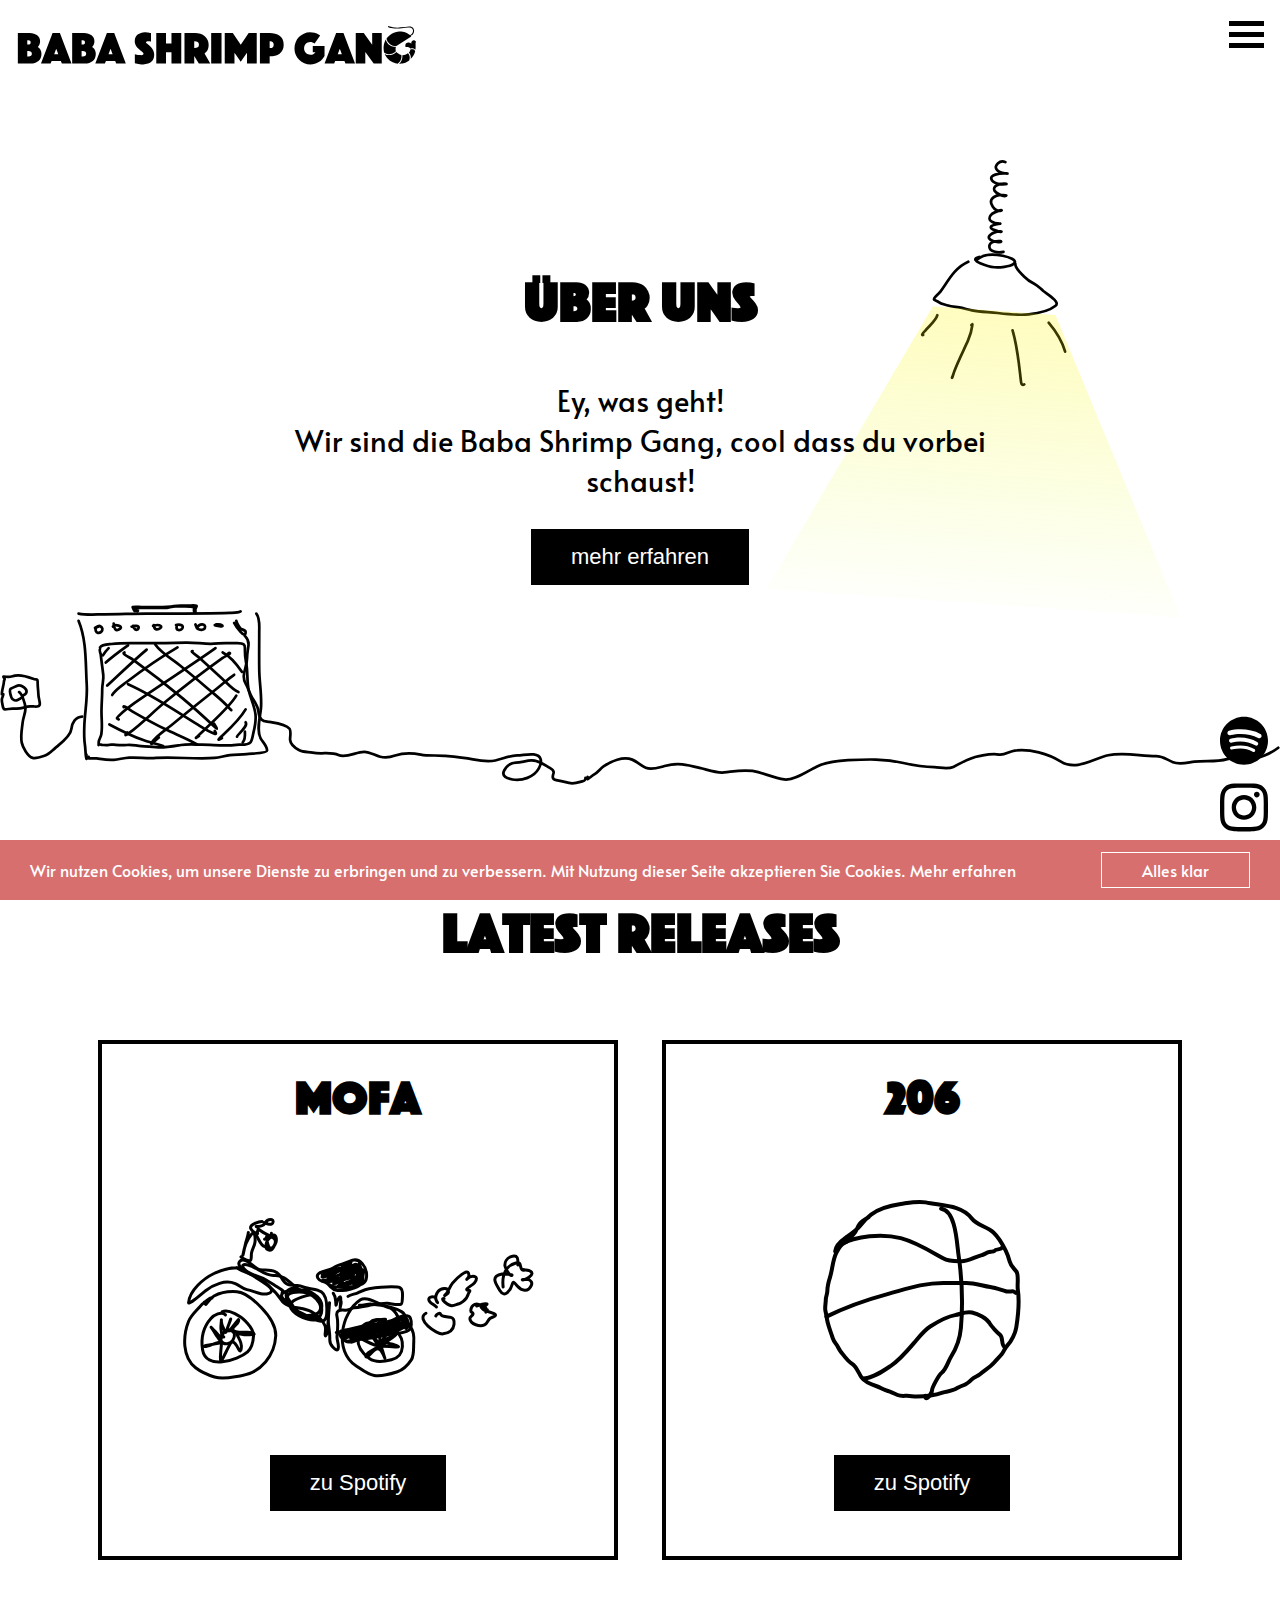
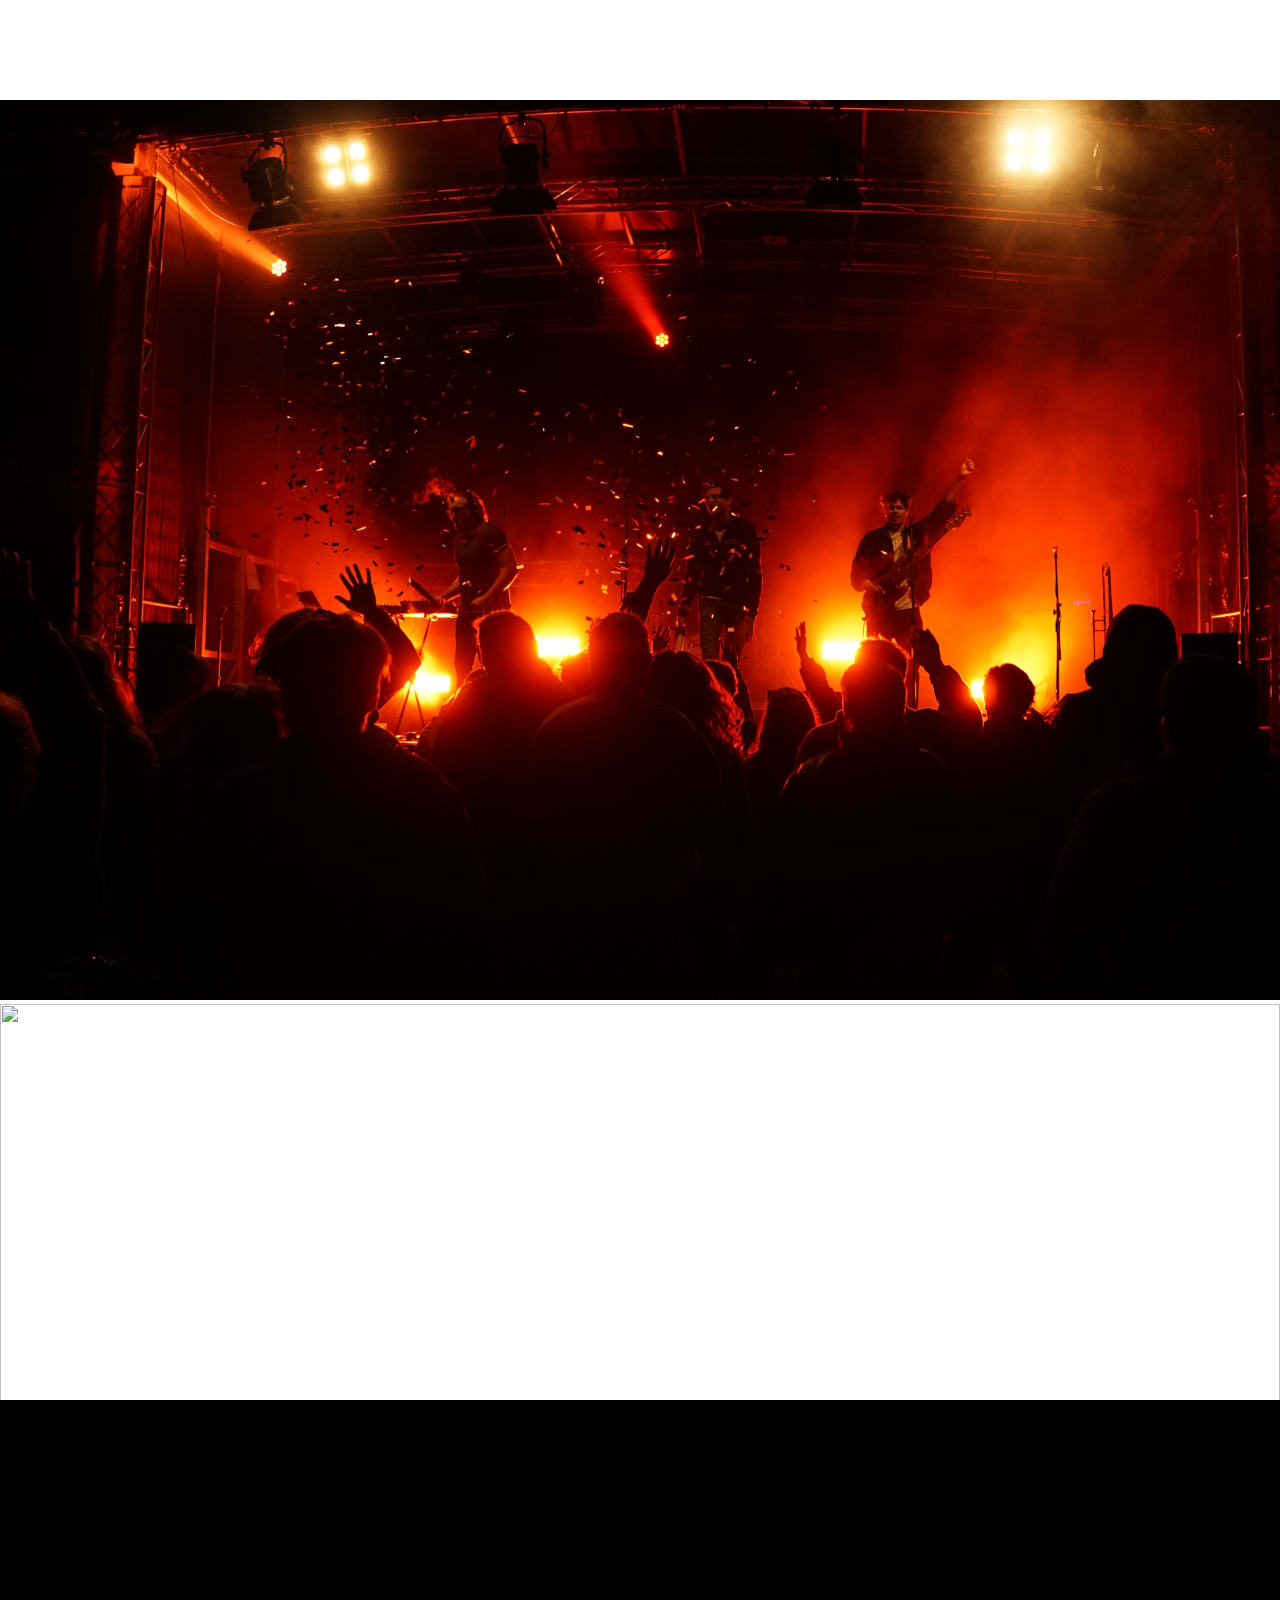
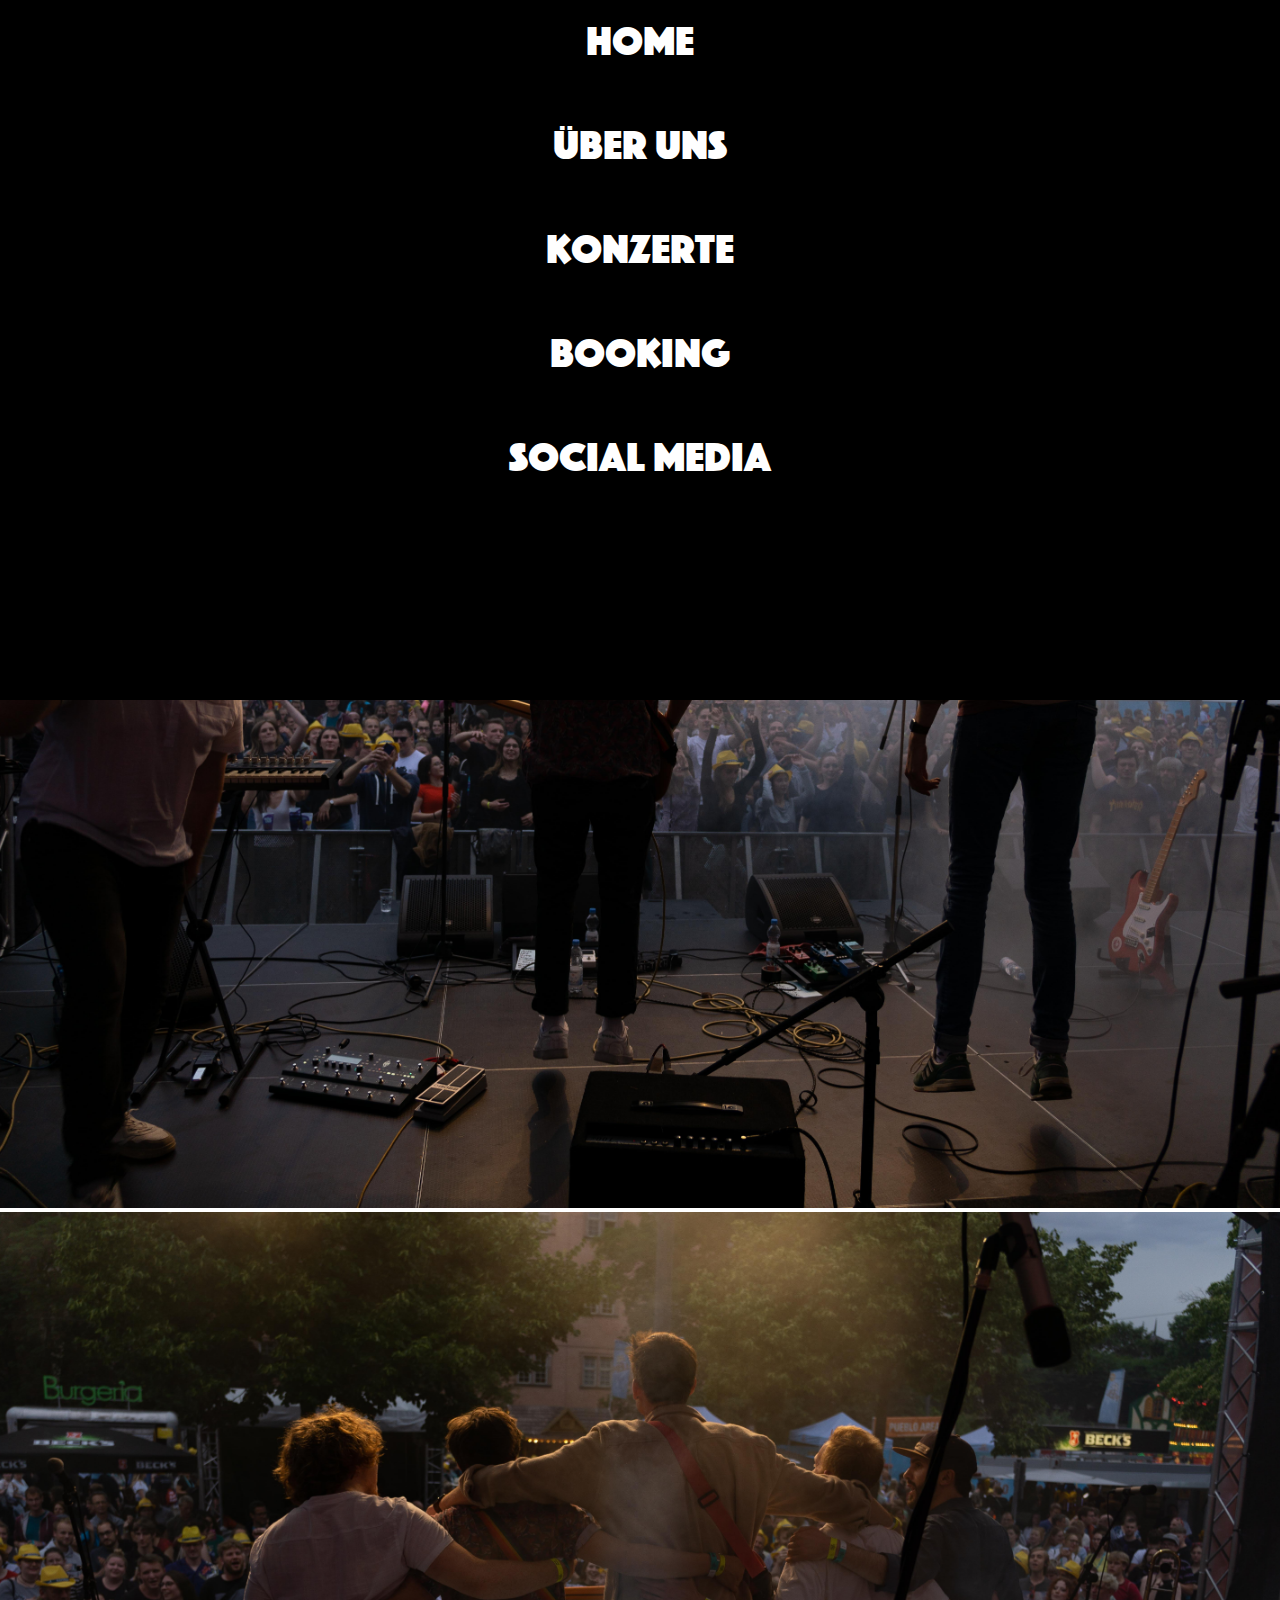
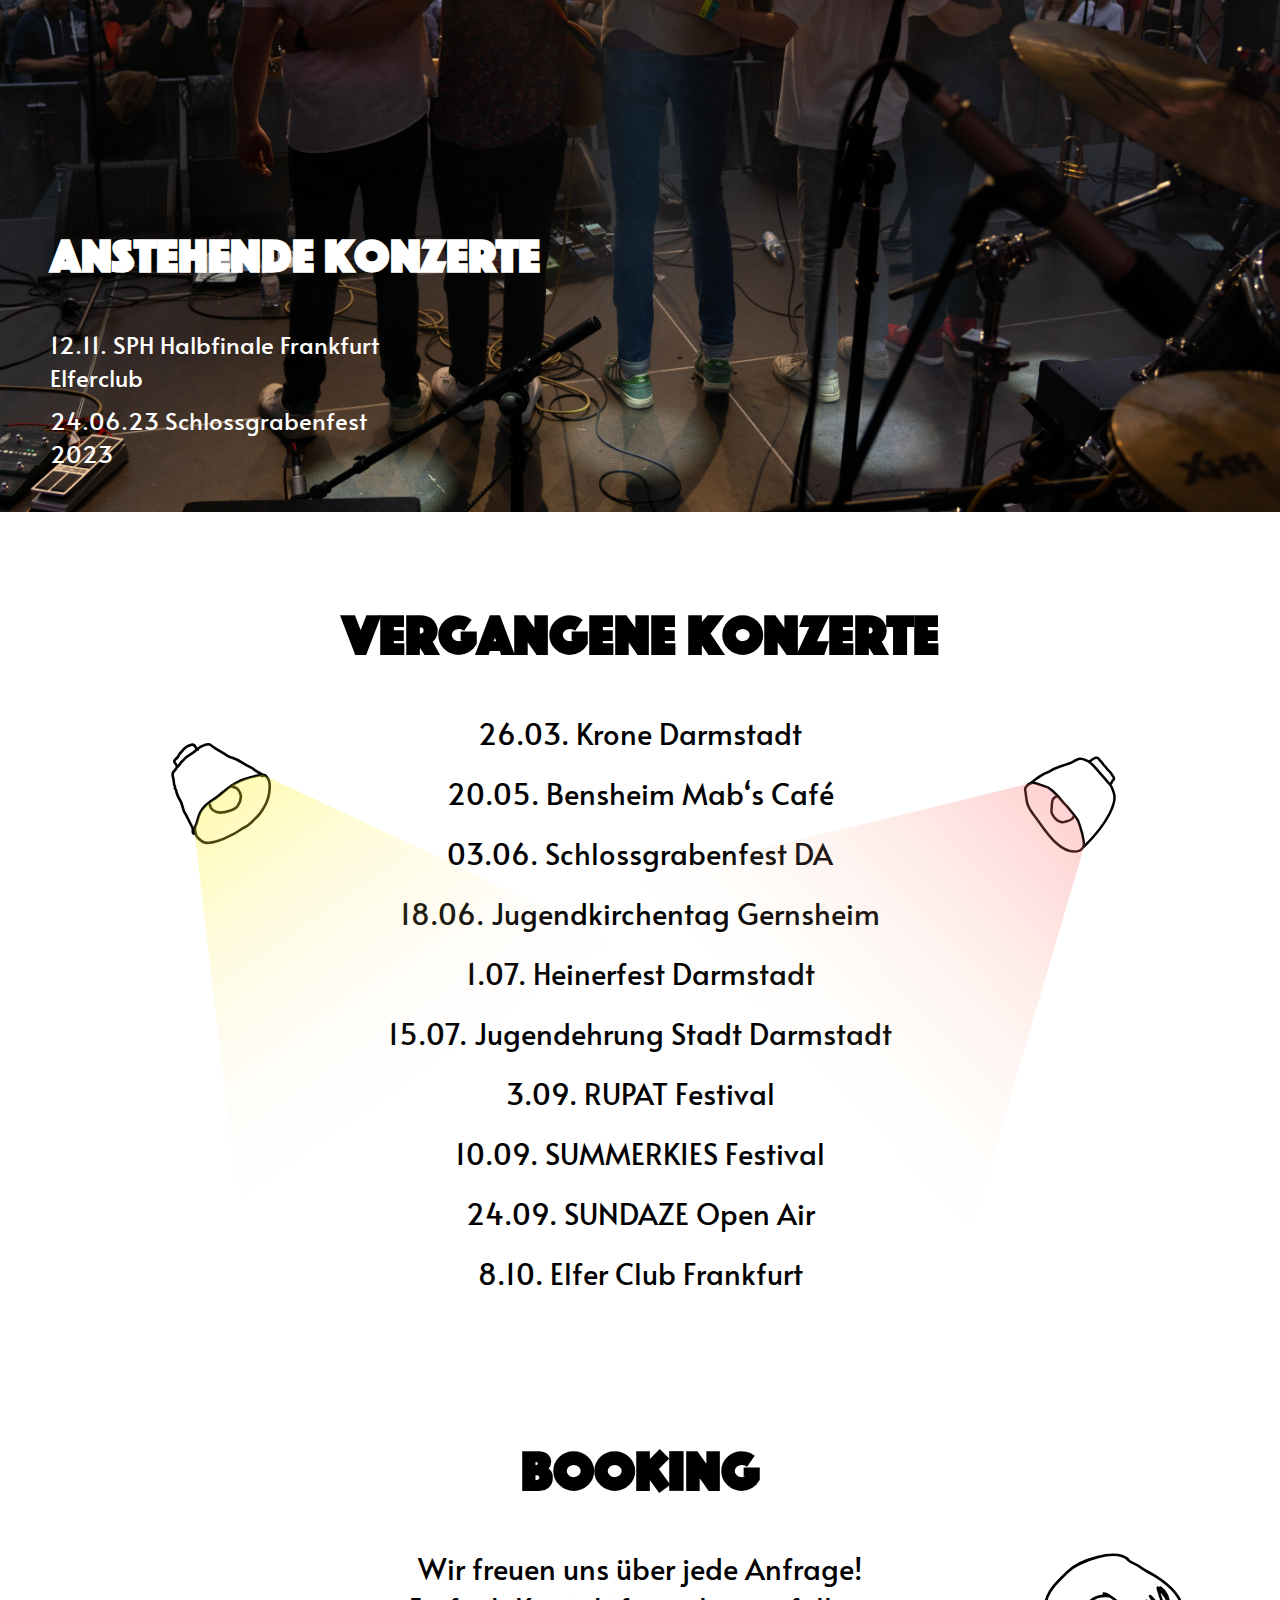
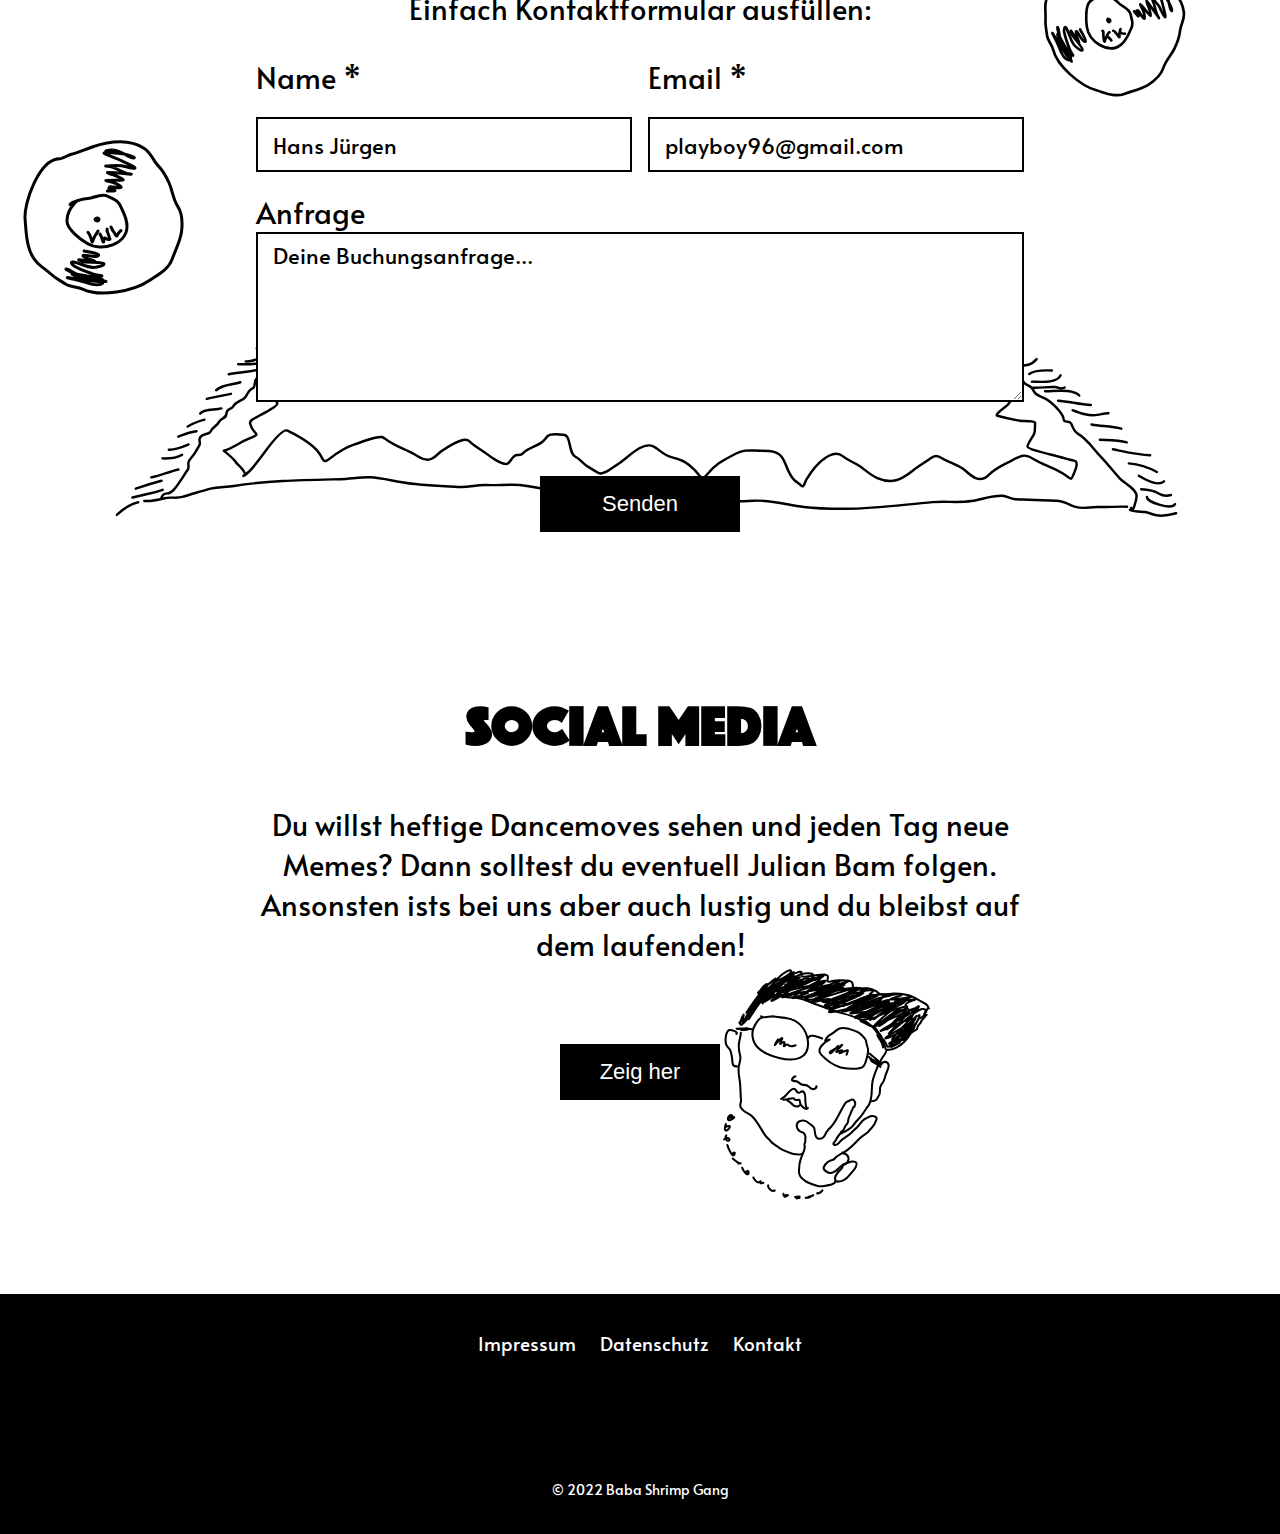
==== commit f73416a2: "update" ====
--- a/index.html
+++ b/index.html
@@ -31,6 +31,7 @@
                 </a>
                 <div id="navbar-collapsed">
                     <div class="collapsed-child" id="navbar-link">
+                        <a class="pagelinks" href="index.html#home" onclick="linkClicked(); burgerIcons()">Home</a>
                         <a class="pagelinks" href="#ueber-uns" onclick="linkClicked(); burgerIcons()">über uns</a>
                         <a class="pagelinks" href="#konzerte" onclick="linkClicked(); burgerIcons()">konzerte</a>
                         <a class="pagelinks" href="#booking" onclick="linkClicked(); burgerIcons()">booking</a>
@@ -62,7 +63,7 @@
                 <div class="item"><h3><a href="">booking</a></h3></div>-->
         </div>
     <div class="main-content">
-        <div class="hero">
+        <div class="hero" id="home">
             <div class="hero-image">
                 <img src="assets/hero-image.png" alt="">
             </div>
@@ -72,9 +73,9 @@
             <img class="amp" src="assets/amp.svg" alt="">
             <div class="textbox-ueber-uns  page-width">
                 <h2>Über uns</h2>
-                <p>Ey, was geht!<br>Wir sind die Baba Shrimp Gang, cool dass du vorbei schaust! Wir machen Indiepop.
+                <p>Ey, was geht!<br>Wir sind die Baba Shrimp Gang, cool dass du vorbei schaust!
                 </p>
-                <a href="#releases" class="myButton">weiter</a>
+                <a href="ueber-uns.html" class="myButton">mehr erfahren</a>
             </div>
         </div>
         <div class="releases" id="releases">
@@ -121,22 +122,22 @@
                 <div class="slider-child">
                     <img src="assets/DSC05172 (1).jpg" alt="">
                 </div>
-                <div class="slider-child">
-                    <img src="assets/20220903_221830.JPG" alt="">
-                </div>
             </div>
         </div>
         <div class="konzerttermine-vergangen">
             <h2>Vergangene Konzerte</h2>
             <div class="ul-parent">
                 <ul>
-                    <li>12.09. SUMMERKIES Festival</li>
-                    <li>8.10. SPH Kontest Darmstadt</li>
-                    <li>24.06.22 Schlossgrabenfest 2023</li>
-                    <li>24.06.22 Heinerfest</li>
+                    <li>26.03. Krone Darmstadt</li>
+                    <li>20.05. Bensheim Mab‘s Café</li>
+                    <li>03.06. Schlossgrabenfest DA</li>
+                    <li>18.06. Jugendkirchentag Gernsheim</li>
+                    <li>1.07. Heinerfest Darmstadt</li>
+                    <li>15.07. Jugendehrung Stadt Darmstadt</li>
                     <li>3.09. RUPAT Festival</li>
                     <li>10.09. SUMMERKIES Festival</li>
-                    <li>8.10. SPH Kontest Frankfurt</li>
+                    <li>24.09. SUNDAZE Open Air</li>
+                    <li>8.10. Elfer Club Frankfurt</li>
                 </ul>
                 <img class="scheinwerfer-gelb" src="assets/scheinwerfer-gelb.svg" alt="">
                 <img class="scheinwerfer-rot" src="assets/scheinwerfer-rot.svg" alt="">
@@ -268,6 +269,14 @@
             <p class="copyright">© 2022 Baba Shrimp Gang</p>
         </div>
     </div>
+    
+    <div id="footer-cookie">
+        <span id="description">
+          Wir nutzen Cookies, um unsere Dienste zu erbringen und zu verbessern. Mit Nutzung dieser Seite akzeptieren Sie Cookies. <a href="datenschutz.html">Mehr erfahren</a>
+        </span>
+        <span id="accept"><a href="javascript:void(0)" title="Akzeptieren">Alles klar</a></span>
+    </div>
+
     <script src="https://cdnjs.cloudflare.com/ajax/libs/gsap/3.11.3/gsap.min.js"></script>
     <script src="https://cdnjs.cloudflare.com/ajax/libs/gsap/3.11.3/ScrollTrigger.min.js"></script>
     <script src="index.js"></script>
--- a/style.css
+++ b/style.css
@@ -270,6 +270,10 @@
     transform-origin: top center;
 }
 
+.ueber-uns-page .lampe {
+    transform: rotate(0deg);
+}
+
 .amp {
     position: absolute;
     bottom: 0;
@@ -834,6 +838,7 @@
     }
     .icons {
         width: 70%;
+        margin: 2px 0;
     }
     .footer-content li {
         display: block;
@@ -959,4 +964,69 @@
     .label {
         font-size: 1.4rem !important;
     }
-}+}
+
+/* Cookie-Banner */
+
+  #footer-cookie,
+  #footer-cookie * {
+    box-sizing: border-box;
+    font-family: "Alata", "arial";
+  }
+
+  #footer-cookie {
+    display: none;
+    position: fixed;
+    bottom: 0px;
+    left: 0px;
+    width: 100%;
+    height: 60px;
+    padding-left: 30px;
+    padding-right: 30px;
+    line-height: 60px;
+	background-color:#D86F6F;
+    color: #fff;
+    z-index: 30;
+  }
+  
+  #footer-cookie a {
+    color: #fff;
+  }
+
+  #footer-cookie #description {
+    float: left;
+  }
+
+  #footer-cookie #accept {
+    float: right;
+  }
+
+  #footer-cookie #accept a {
+    border: 1px solid #fff;
+    padding: 6px 40px;
+    text-decoration: none;
+  }
+
+  @media (max-width: 1200px) {
+    #footer-cookie {
+      padding-top: 30px;
+      padding-bottom: 30px;
+      line-height: inherit;
+      height: auto;
+    }
+
+    #footer-cookie #description {
+      width: 100%;
+    }
+
+    #footer-cookie #accept {
+      width: 100%;
+      margin-top: 15px;
+    }
+
+    #footer-cookie #accept a {
+      width: 100%;
+      display: block;
+      text-align: center;
+    }
+  }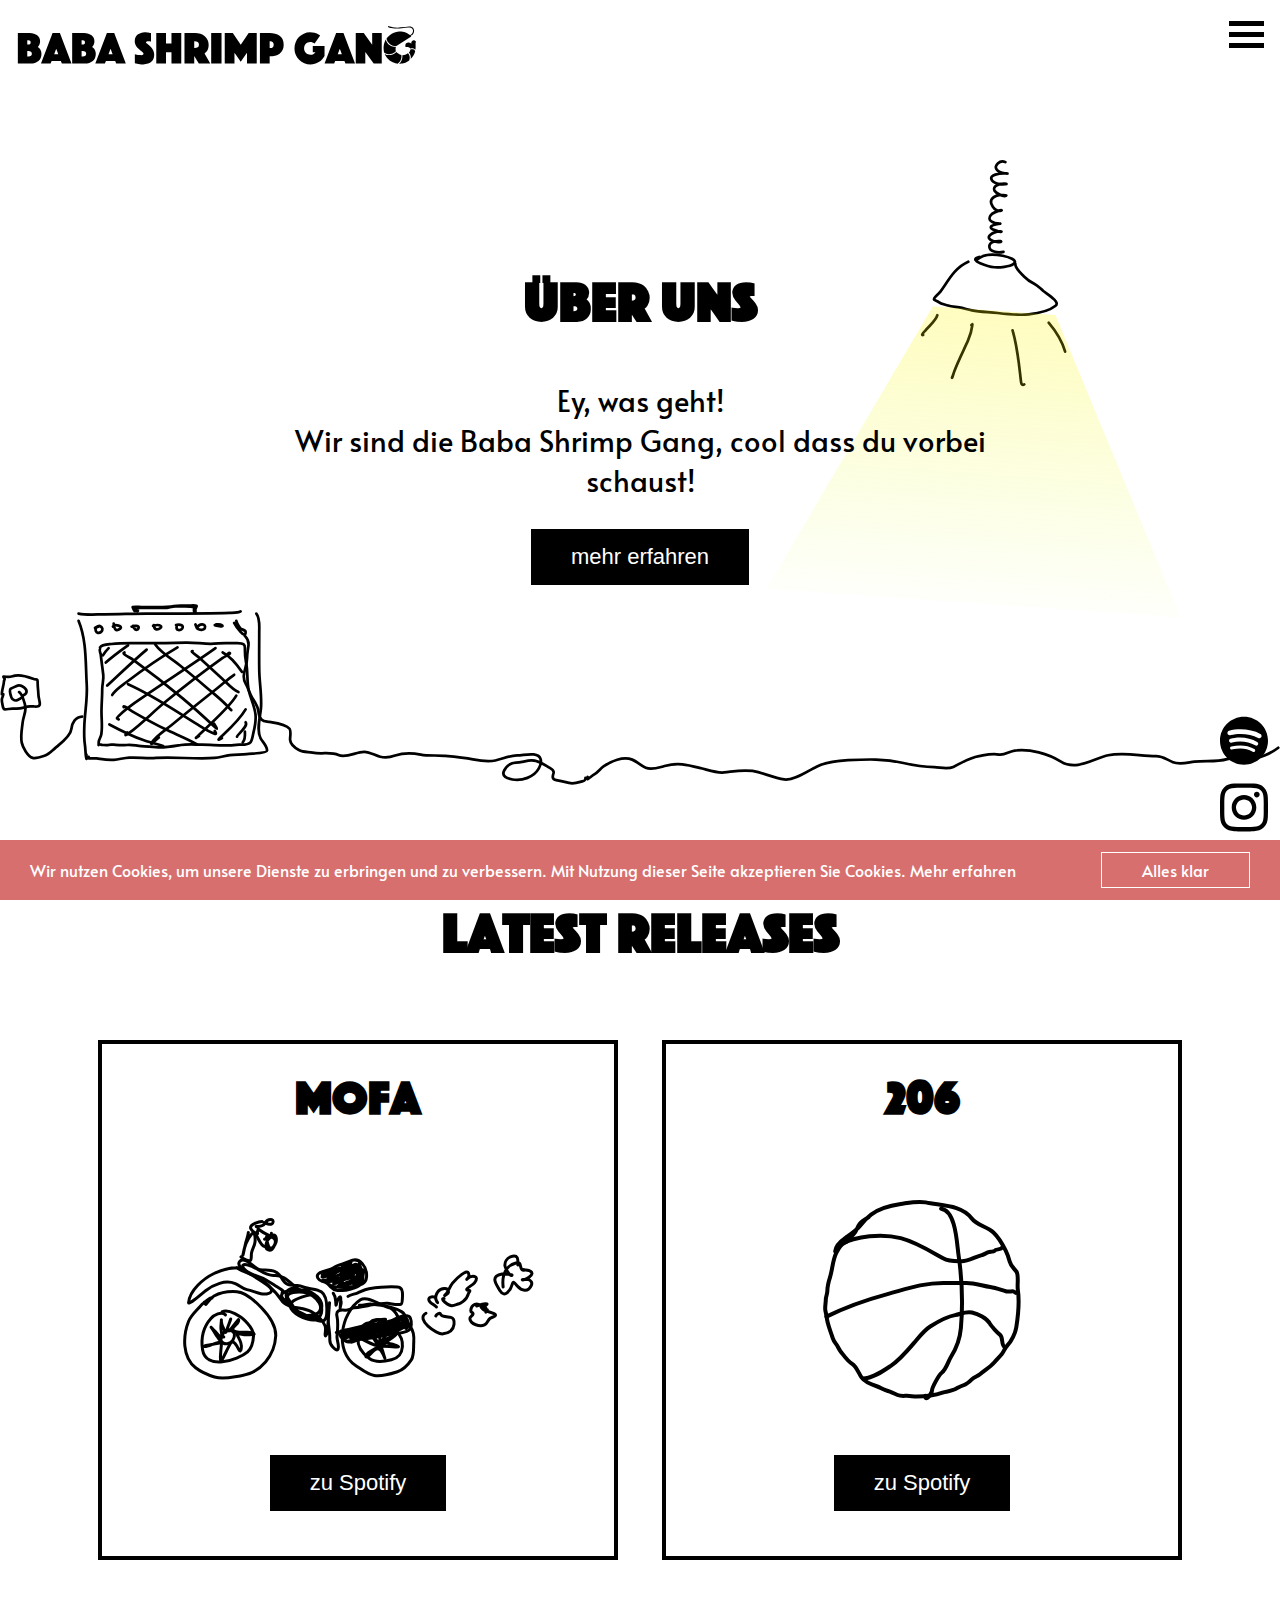
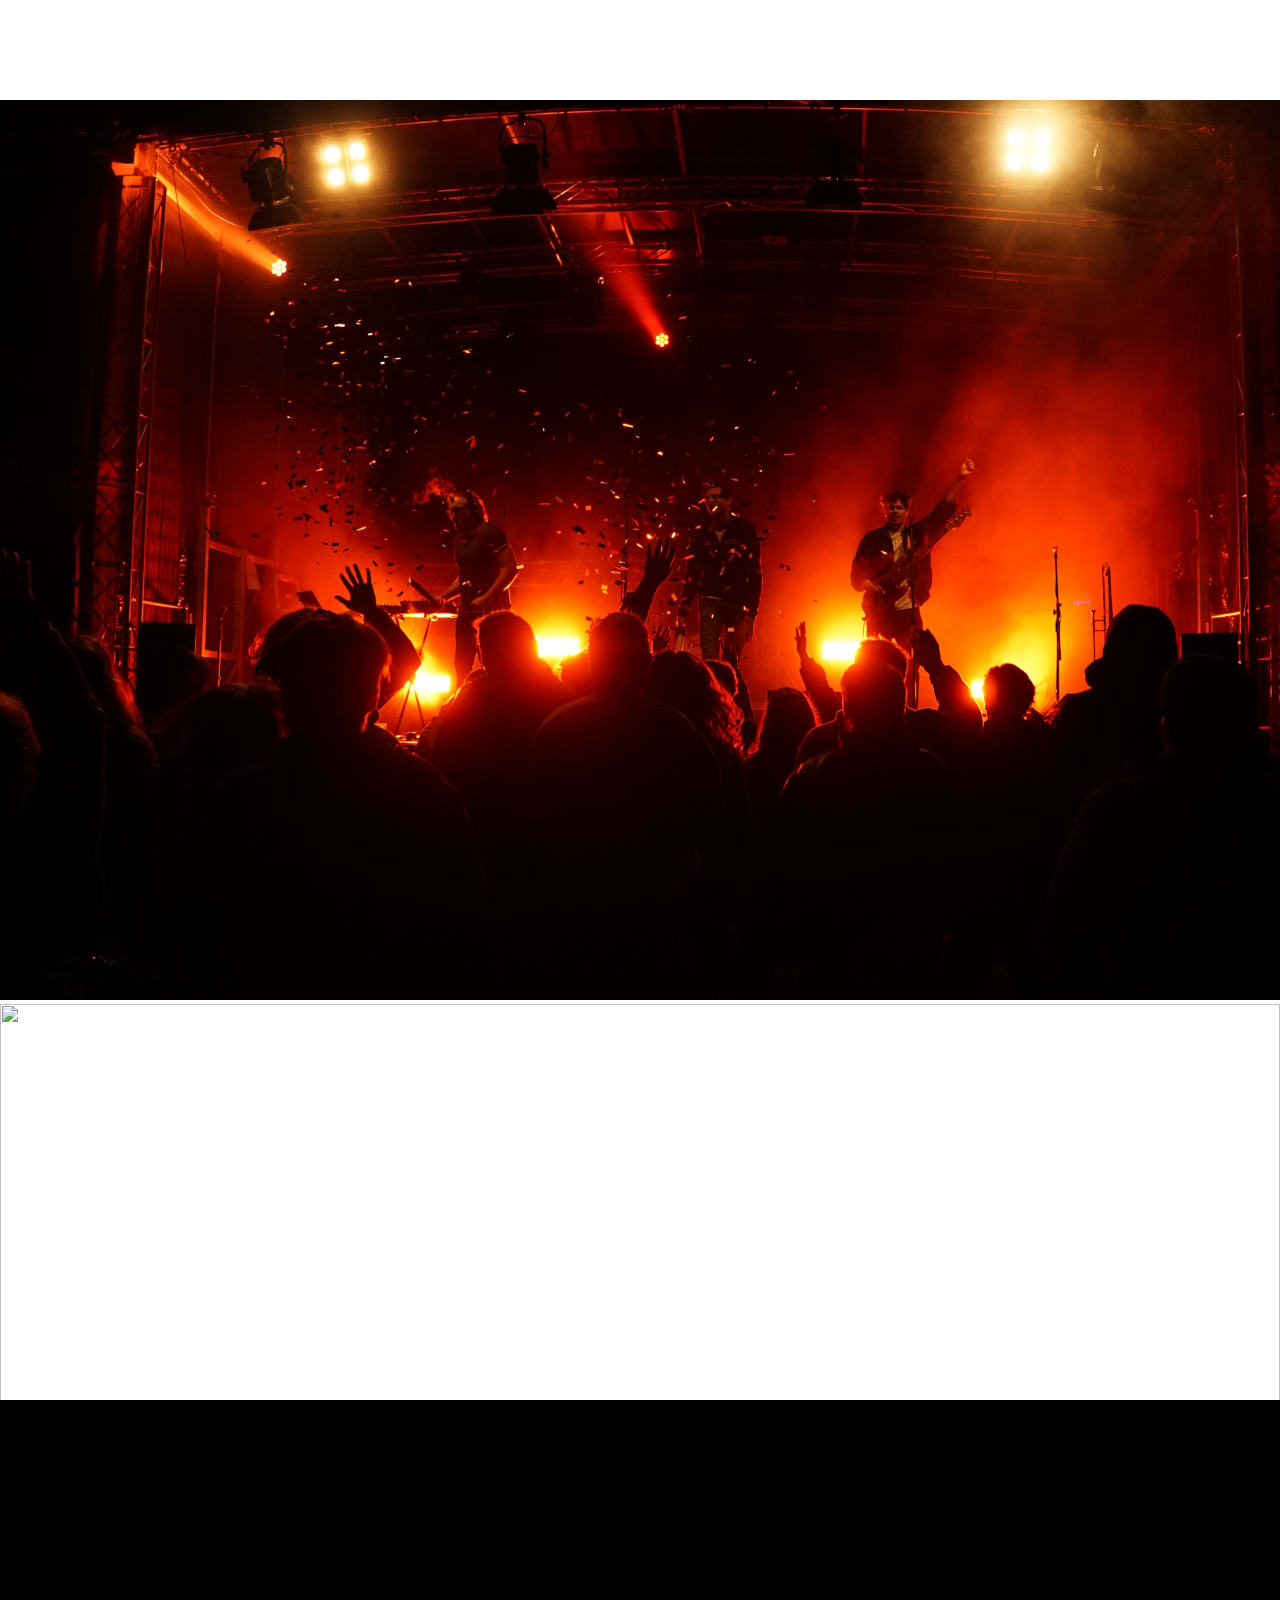
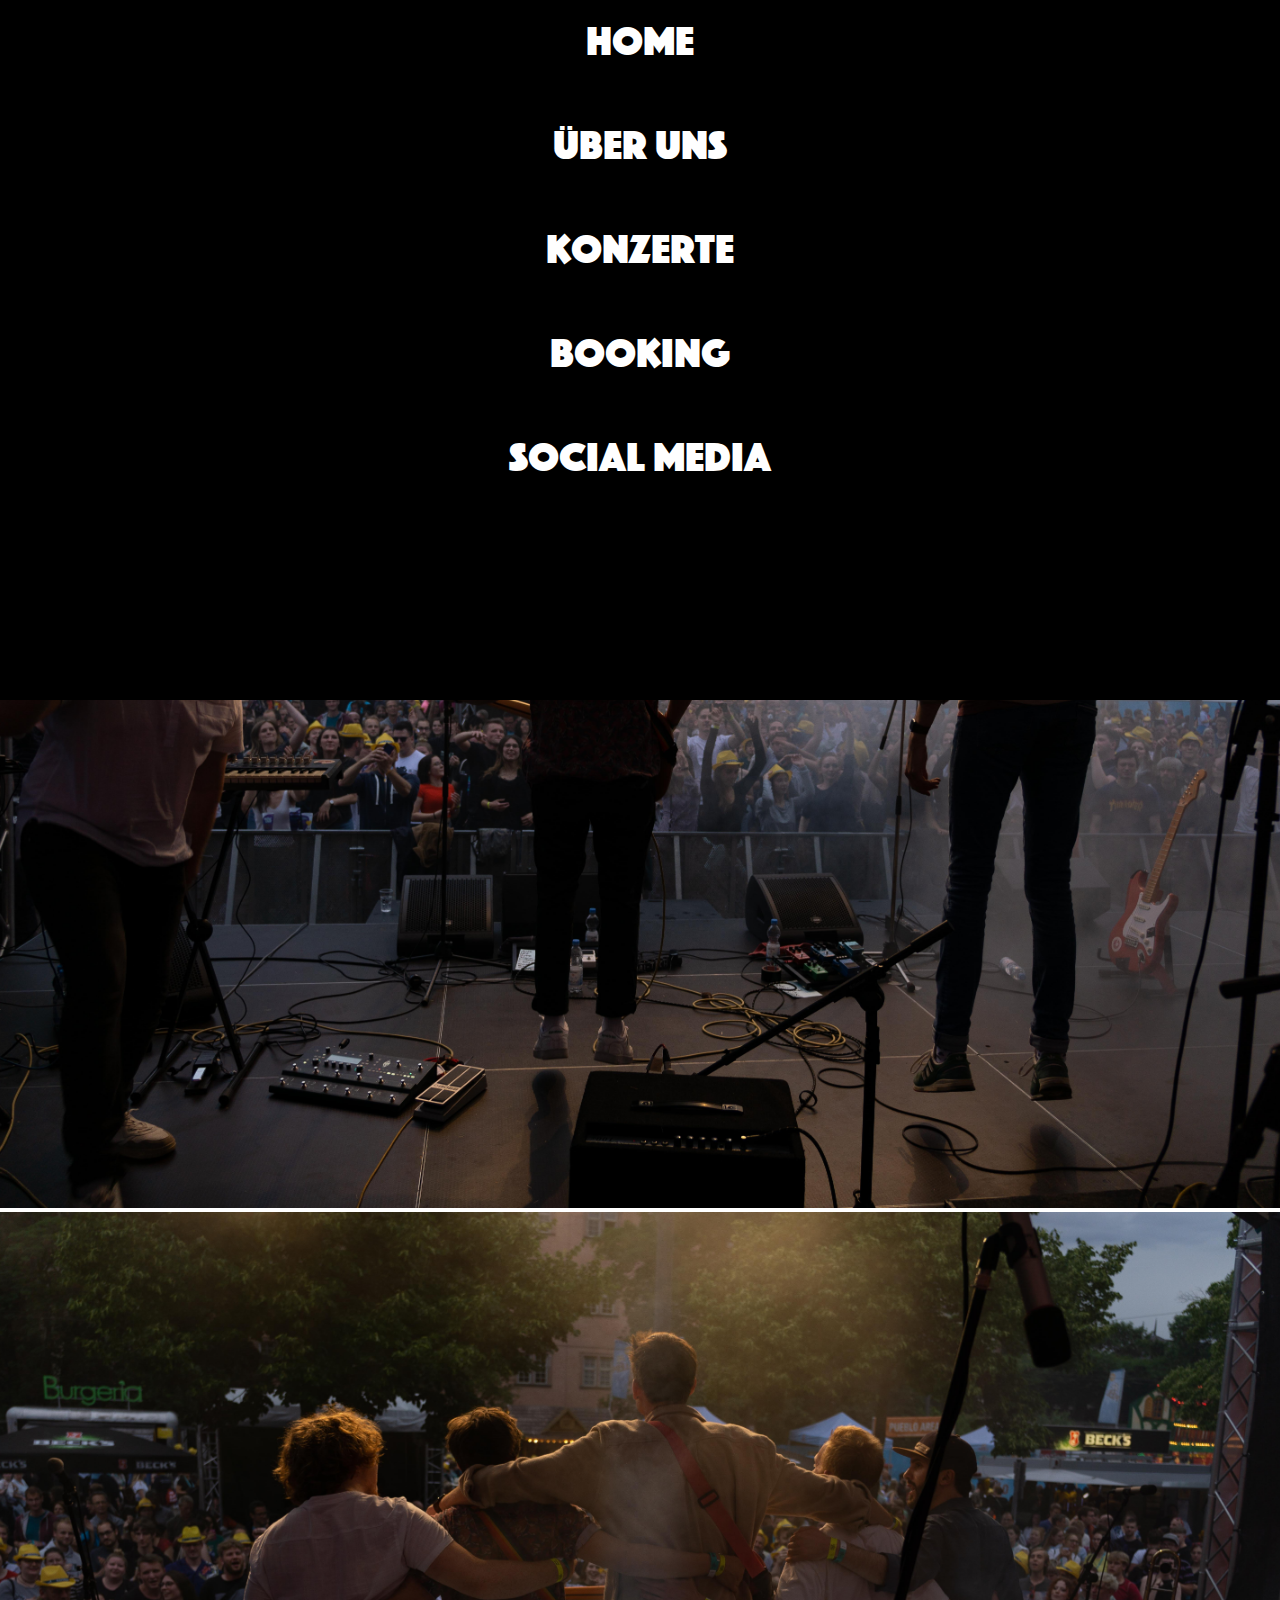
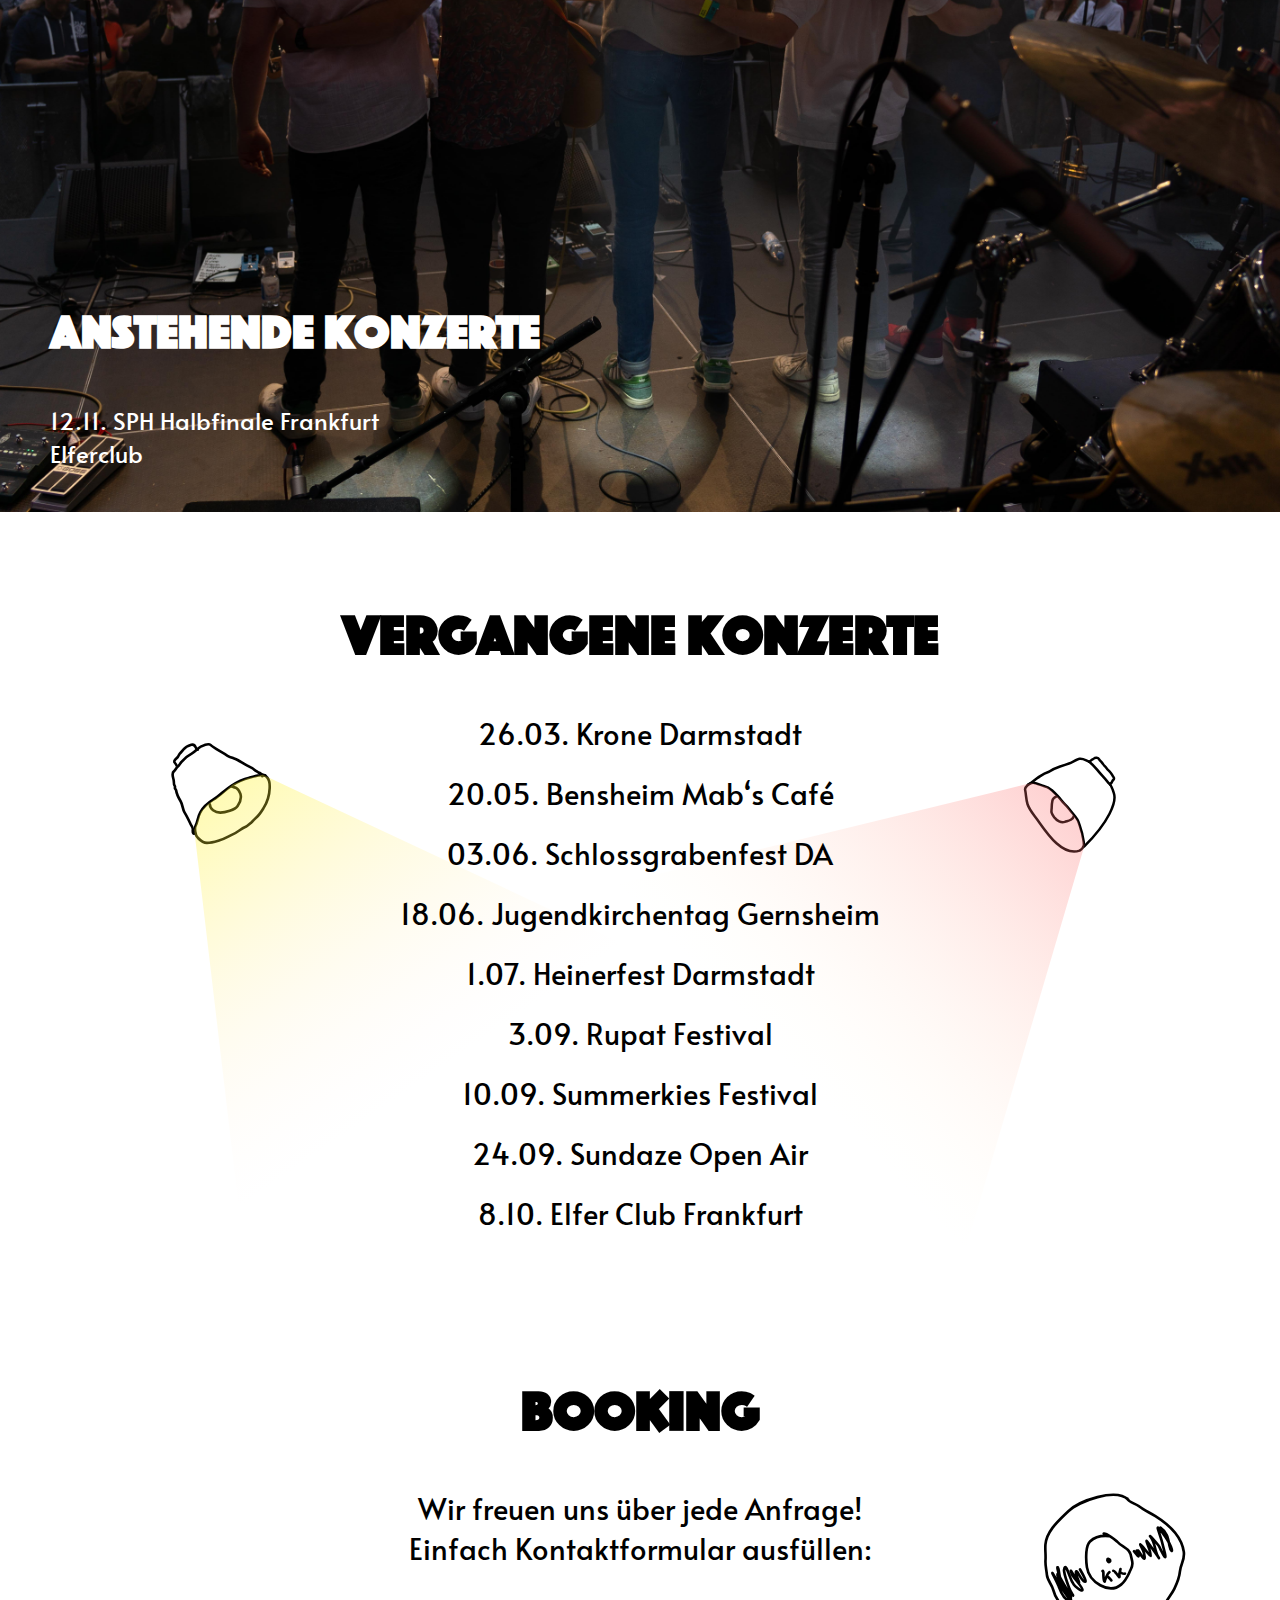
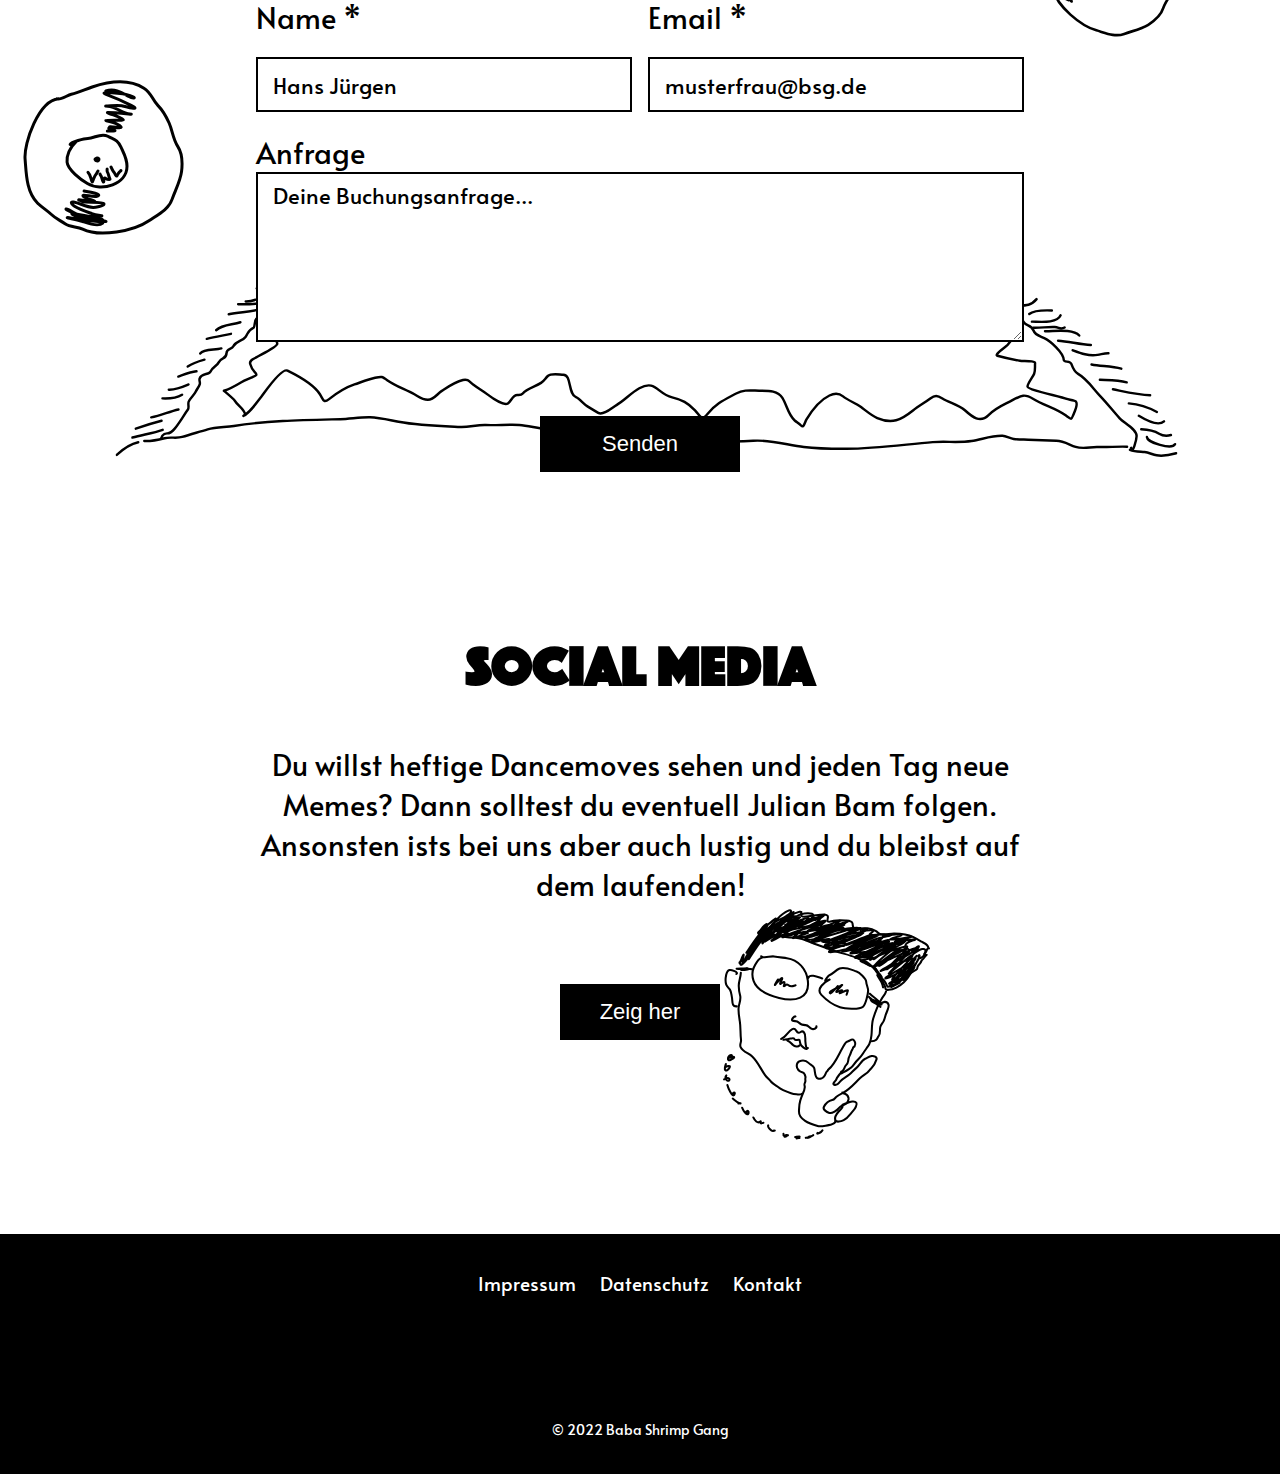
==== commit 0664cdb4: "korrekturen" ====
--- a/index.html
+++ b/index.html
@@ -64,7 +64,7 @@
         </div>
     <div class="main-content">
         <div class="hero" id="home">
-            <div class="hero-image">
+            <div class="hero-image overflow">
                 <img src="assets/hero-image.png" alt="">
             </div>
         </div>
@@ -86,14 +86,14 @@
                         <h3>mofa</h3>
                         <img class="mofa" src="assets/mofa.svg" alt="">
                         <div class="btn">
-                            <a href="https://open.spotify.com/track/7qeDTNH9fL8IuSDXieWs3x?si=15bc0dc3304c47fd" class="myButton spotify-button">zu Spotify</a>
+                            <a href="https://open.spotify.com/track/7qeDTNH9fL8IuSDXieWs3x?si=15bc0dc3304c47fd" class="myButton spotify-button" target="_blank">zu Spotify</a>
                         </div>
                     </div>
                     <div class="box-2">
                         <h3>206</h3>
                         <img class="206" src="assets/206.svg" alt="">
                         <div class="btn">
-                            <a href="https://open.spotify.com/track/4pZIgDi181S7nrPXJpNeOd?si=3863a94f3d2246e0" class="myButton spotify-button">zu Spotify</a>
+                            <a href="https://open.spotify.com/track/4pZIgDi181S7nrPXJpNeOd?si=3863a94f3d2246e0" class="myButton spotify-button" target="_blank">zu Spotify</a>
                         </div>
                     </div>
                 </div>
@@ -105,7 +105,6 @@
                 <div class="ul-parent">
                     <ul>
                         <li>12.11. SPH Halbfinale Frankfurt Elferclub</li>
-                        <li>24.06.23 Schlossgrabenfest 2023</li>
                     </ul>
                 </div>
             </div>
@@ -133,110 +132,111 @@
                     <li>03.06. Schlossgrabenfest DA</li>
                     <li>18.06. Jugendkirchentag Gernsheim</li>
                     <li>1.07. Heinerfest Darmstadt</li>
-                    <li>15.07. Jugendehrung Stadt Darmstadt</li>
-                    <li>3.09. RUPAT Festival</li>
-                    <li>10.09. SUMMERKIES Festival</li>
-                    <li>24.09. SUNDAZE Open Air</li>
+                    <li>3.09. Rupat Festival</li>
+                    <li>10.09. Summerkies Festival</li>
+                    <li>24.09. Sundaze Open Air</li>
                     <li>8.10. Elfer Club Frankfurt</li>
                 </ul>
                 <img class="scheinwerfer-gelb" src="assets/scheinwerfer-gelb.svg" alt="">
                 <img class="scheinwerfer-rot" src="assets/scheinwerfer-rot.svg" alt="">
             </div>
         </div>
-        <div class="kontaktformular" id="booking">
-            <h2 class="headline">Booking</h2>
-            <div class="text-center">
-                <p>Wir freuen uns über jede Anfrage! <br>Einfach Kontaktformular ausfüllen:
-                </p>
-            </div>
-            <svg class="kk" width="217" height="218" viewBox="0 0 217 218" fill="none" xmlns="http://www.w3.org/2000/svg">
-                <path d="M124.625 36.3922C110.534 22.4859 68.4749 37.9584 56.8996 49.3219C46.4771 59.5537 32.4391 71.2687 31.0219 86.8342C30.4882 92.6955 31.505 98.7288 31.0837 104.577C30.6477 110.627 32.1416 115.481 32.6681 121.385C33.2576 127.996 38.3574 132.099 39.8134 138.301C44.1506 156.777 71.0425 179.044 88.5468 183.97C98.4963 186.77 109.453 192.002 120.043 188.036C128.768 184.77 139.21 182.784 147.223 177.672C154.003 173.346 161.795 166.436 164.233 158.613C166.883 150.107 172.923 144.686 176.675 137.083C179.816 130.72 182.372 124.512 183.017 117.432C183.809 108.729 188.635 104.592 187.415 95.4386C185.055 77.7267 169.464 63.718 155.288 54.8804C149.021 50.9736 142.133 48.0086 136.318 43.4935C132.907 40.8453 124.532 38.9634 123.654 35.2215" stroke="black" stroke-width="3" stroke-linecap="round"/>
-                <path d="M103.15 77.484C95.1071 76.6387 87.552 77.5661 81.358 83.5883C75.871 88.9232 76.8089 105.608 77.9158 112.847C80.4328 129.308 102.675 143.773 116.486 132.311C122.603 127.234 124.094 122.144 127.439 115.234C130.961 107.96 128.723 105.515 127.307 98.3709C125.737 90.4557 117.002 89.4772 112.818 84.4363C110.438 81.5685 99.7467 74.0392 96.9161 74.6703" stroke="black" stroke-width="3" stroke-linecap="round"/>
-                <path d="M160.965 67.869C168.574 72.8884 169.66 79.9635 171.209 88.5117C172.218 94.0769 175.776 97.4665 172.841 89.5411C169.982 81.8196 155.538 61.9105 158.252 69.6868C161.264 78.3138 163.978 87.7102 165.969 96.6529C168.76 109.193 161.304 92.7403 159.742 89.6857C158.447 87.1513 145.386 72.5814 150.296 79.1066C155.302 85.7587 154.251 94.4344 158.539 101.085C162.555 107.315 150.292 88.7386 145.56 83.0371C144.305 81.5248 148.022 90.7492 148.604 92.8621C151.732 104.211 149.633 99.9909 143.793 92.9544C137.382 85.2296 136.358 84.0087 141.312 93.713C142.378 95.7999 145.225 107.624 140.601 101.021C126.345 80.661 148.928 111.188 135.637 95.1729C132.088 90.8969 135.747 98.3262 136.194 100.128C136.597 101.751 132.181 95.8278 131.139 94.5718" stroke="black" stroke-width="3" stroke-linecap="round"/>
-                <path d="M70.0641 115.09C70.8209 116.5 80.7173 132.628 74.1708 128.29C70.603 125.926 65.2126 112.153 65.4646 119.13C65.5932 122.694 72.1181 134.334 67.0818 128.265C64.3717 125 56.6885 109.12 61.067 120.885C62.1526 123.802 73.7455 136.104 72.983 138.304C71.9691 141.23 63.4979 132.894 63.1928 132.496C58.914 126.921 58.1563 120.076 54.8788 114.094C52.5474 109.838 51.8926 115.613 52.1564 117.468C53.0111 123.476 55.4977 129.779 57.5966 135.468C60.3843 143.025 67.0068 149.774 56.7759 139.271C51.8092 134.172 43.7089 114.668 44.6301 121.707C45.8388 130.945 56.542 136.617 59.3905 145.349C62.9174 156.16 46.3335 125.786 44.6561 114.552C44.0452 110.46 45.7392 113.982 45.992 115.896C46.824 122.193 47.6412 127.617 50.5681 133.387C53.4864 139.141 63.787 155.438 59.6652 150.471C52.5839 141.938 46.8331 132.51 41.247 122.954C34.3115 111.091 44.4066 130.145 45.7519 133.706C47.6215 138.655 51.1764 149.279 57.1733 149.864" stroke="black" stroke-width="3" stroke-linecap="round"/>
-                <path d="M102.818 105.172C99.7565 101.484 100.898 107.98 103.623 106.572C104.721 106.005 104.3 103.373 102.76 103.815C101.432 104.196 101.264 104.8 102.573 105.688C103.889 106.581 103.884 104.74 103.239 103.963C102.127 102.623 100.151 104.333 102.161 104.858C104.961 105.589 101.28 101.547 101.185 103.873C101.133 105.148 104.699 102.319 101.36 104.274" stroke="black" stroke-width="3" stroke-linecap="round"/>
-                <path d="M95.549 117C96.8301 115.861 96.4943 121.038 96.52 121.474C96.619 123.157 96.4962 127.588 97.8898 128.982C98.0406 129.133 98.1835 127.872 98.2193 127.734C98.6153 126.206 99.3339 124.869 99.9186 123.416C100.789 121.252 101.372 119.569 103.352 118.249" stroke="black" stroke-width="3" stroke-linecap="round"/>
-                <path d="M101.479 123.243C102.922 124.606 104.43 125.952 105.537 127.612" stroke="black" stroke-width="3" stroke-linecap="round"/>
-                <path d="M107.722 116.689C109.193 116.852 110.099 118.663 111.016 119.654C112.164 120.894 113.045 122.582 114.259 123.694C115.078 124.445 114.574 121.698 114.588 121.058C114.634 119 115.339 116.806 115.837 114.816" stroke="black" stroke-width="3" stroke-linecap="round"/>
-                <path d="M116.149 118.873C117.313 119.397 119.66 120.59 120.831 119.809" stroke="black" stroke-width="3" stroke-linecap="round"/>
-            </svg>
-            <svg class="vwl" width="161" height="155" viewBox="0 0 161 155" fill="none" xmlns="http://www.w3.org/2000/svg">
-                <path d="M35.387 18.7557C15.6867 20.7183 0.733098 62.9647 2.08524 79.1291C3.30272 93.6836 3.35258 111.968 14.4255 122.999C18.5951 127.153 23.8872 130.223 28.1181 134.282C32.4958 138.482 37.1845 140.431 42.0642 143.797C47.5281 147.565 53.9421 146.261 59.6448 149.102C76.6322 157.563 110.941 151.09 125.91 140.766C134.419 134.897 145.442 129.808 149.154 119.125C152.211 110.326 157.352 101.022 158.536 91.5911C159.537 83.6108 159.195 73.2019 154.732 66.3303C149.879 58.8584 149.565 50.7483 146.111 43.0061C143.22 36.5259 140.076 30.5941 135.039 25.5761C128.848 19.4089 128.746 13.0531 120.923 8.14612C105.786 -1.34863 85.0494 1.7027 69.1958 6.96728C62.1874 9.29461 55.5068 12.7016 48.3188 14.2929C44.1028 15.2263 37.306 20.4694 33.8656 18.7557" stroke="black" stroke-width="3" stroke-linecap="round"/>
-                <path d="M53.2931 61.5235C47.5063 67.1728 43.3949 73.5789 44.0736 82.1912C44.6747 89.8205 58.1129 99.7541 64.3906 103.525C78.6648 112.101 104 104.223 104 86.2747C104 78.3254 101.035 73.928 97.854 66.9404C94.5053 59.585 91.195 59.7454 84.793 56.2733C77.6997 52.4262 71.3682 58.5234 64.8174 58.5234C61.0907 58.5234 48.4688 61.9424 47.1467 64.5237" stroke="black" stroke-width="3" stroke-linecap="round"/>
-                <path d="M82.8164 10.8935C91.5379 8.24401 97.6764 11.9261 105.244 16.1933C110.17 18.9713 115.051 18.3977 107.078 15.5949C99.3098 12.8643 74.7654 11.2644 82.4829 14.1417C91.0447 17.3338 100.009 21.2457 108.162 25.4251C119.594 31.2856 102.172 26.516 98.8239 25.767C96.0461 25.1457 76.4938 25.891 84.6506 26.2799C92.966 26.6765 98.9711 33.0255 106.828 33.9731C114.186 34.8607 92.0599 32.4345 84.6506 32.4345C82.6854 32.4345 92.1573 35.4654 94.1551 36.3666C104.885 41.2073 100.298 40.1277 91.1537 40.1277C81.1151 40.1277 79.5213 40.1366 90.1532 42.5212C92.4395 43.0339 103.356 48.3944 95.3223 47.7355C70.5508 45.7036 108.463 47.8209 87.652 47.8209C82.0953 47.8209 90.1491 49.7498 91.8206 50.5563C93.3268 51.283 85.9492 50.8982 84.3171 50.8982" stroke="black" stroke-width="3" stroke-linecap="round"/>
-                <path d="M61.1023 111C62.6704 111.318 81.4012 114.002 73.8825 116.27C69.7848 117.505 55.7439 112.858 61.2738 117.119C64.0982 119.296 77.2226 121.709 69.3365 121.709C65.0928 121.709 47.966 117.48 59.8157 121.624C62.7537 122.652 79.6241 121.587 80.8301 123.579C82.4338 126.227 70.6092 127.423 70.1085 127.404C63.086 127.136 57.3343 123.347 50.6379 122.049C45.8745 121.126 49.9 125.317 51.4957 126.299C56.6648 129.478 63.1035 131.59 68.8219 133.608C76.4167 136.289 85.8396 135.503 71.2235 136.668C64.128 137.234 43.9462 131.011 49.9517 134.798C57.8318 139.767 69.0325 135.153 77.5707 138.538C88.1426 142.728 54.178 136.092 44.4622 130.208C40.9234 128.065 44.7149 129.011 46.3493 130.038C51.7266 133.42 56.4223 136.255 62.732 137.688C69.0229 139.116 88.1419 141.597 81.6878 141.597C70.5994 141.597 59.6711 140.001 48.7509 138.198C35.1927 135.959 56.3019 140.358 59.9014 141.597C64.9036 143.319 75.3492 147.368 79.6293 143.127" stroke="black" stroke-width="3" stroke-linecap="round"/>
-                <path d="M65.0003 92.3788C66.7685 94.0367 67.4792 96.981 68.2356 99.1504C68.3712 99.5394 68.7565 102 69.2487 102C69.8024 102 70.1483 99.9526 70.2944 99.61C71.0523 97.8336 71.8543 95.4904 73.2356 94.0334C73.5104 93.7436 73.9861 92.8803 74.1016 92.5014C74.3168 91.7952 74.688 91.5856 75.0003 91" stroke="black" stroke-width="3" stroke-linecap="round"/>
-                <path d="M77.0003 93.9726C77.0934 94.7712 77.9443 95.5287 78.2323 96.336C78.6873 97.6112 79.0255 98.9244 79.4643 100.203C79.8955 101.46 80.8332 103.194 80.8332 100.817C80.8332 98.9643 80.9656 96.9381 83.0234 98.6073C84.1755 99.5419 84.9085 99.4974 86.3087 99.4974C87.7352 99.4974 86.5635 98.269 86.2478 97.3489C85.8292 96.1287 85.5573 94.8597 85.1527 93.635C84.8453 92.7043 84.1185 91.9622 84.1185 90.9339C84.1185 90.4286 84.1185 88.9786 84.1185 89.0002" stroke="black" stroke-width="3" stroke-linecap="round"/>
-                <path d="M88.0003 87C88.6189 88.2778 89.227 89.5783 89.9092 90.8216C90.4465 91.8008 91.69 92.8842 91.965 93.9366C92.1222 94.5382 93.7113 97.0078 94.0942 95.5423C94.3497 94.5645 95.4159 93.6761 95.8709 92.7805C96.3321 91.8728 98.7294 90.4683 97.7799 90.4683" stroke="black" stroke-width="3" stroke-linecap="round"/>
-                <path d="M74.3872 79.4615C69.594 79.4615 75.3223 82.7324 75.9792 79.7356C76.2437 78.5288 73.9494 77.1713 73.3059 78.6393C72.7513 79.9046 73.109 80.4191 74.6275 79.9793C76.1552 79.5367 74.7354 78.3652 73.7264 78.3652C71.9844 78.3652 72.0388 80.978 73.7264 79.7661C76.0771 78.078 70.6161 78.33 72.3448 79.8879C73.2933 80.7427 73.3929 76.1915 72.7653 80.0097" stroke="black" stroke-width="3" stroke-linecap="round"/>
-            </svg>
-            <svg class="teppich" width="1300" height="227" viewBox="0 0 1300 227" fill="none" xmlns="http://www.w3.org/2000/svg">
-                <path d="M196.933 2.63062C190.324 2.47636 184.78 2.13214 178.601 4.03261" stroke="black" stroke-width="3" stroke-linecap="round"/>
-                <path d="M193.147 8.03182C186.094 2.11398 175.258 15.5185 169.329 9.30575" stroke="black" stroke-width="3" stroke-linecap="round"/>
-                <path d="M189.276 17.0906C177.044 17.1546 168.232 25.7488 156.143 25.4666" stroke="black" stroke-width="3" stroke-linecap="round"/>
-                <path d="M170.731 27.637C162.721 28.6786 154.975 29.0991 146.913 28.9109" stroke="black" stroke-width="3" stroke-linecap="round"/>
-                <path d="M172.389 34.9954C160.194 38.6036 147.648 38.3275 135.641 41.4571" stroke="black" stroke-width="3" stroke-linecap="round"/>
-                <path d="M150.059 50.9428C140.422 54.5388 128.246 53.8788 120.541 61.233" stroke="black" stroke-width="3" stroke-linecap="round"/>
-                <path d="M138.744 65.3178C128.945 67.562 118.978 69.4307 109.311 71.9502" stroke="black" stroke-width="3" stroke-linecap="round"/>
-                <path d="M127.344 83.3506C119.792 85.9831 106.246 83.3958 101.569 90.0684" stroke="black" stroke-width="3" stroke-linecap="round"/>
-                <path d="M106.885 97.5116C99.2983 99.8451 93.0349 101.782 86.5537 106.186" stroke="black" stroke-width="3" stroke-linecap="round"/>
-                <path d="M97.3988 111.929C89.697 112.773 82.4299 116.064 75.2816 118.732" stroke="black" stroke-width="3" stroke-linecap="round"/>
-                <path d="M87.8702 128.176C80.0437 131.716 72.6238 135.139 63.9242 134.936" stroke="black" stroke-width="3" stroke-linecap="round"/>
-                <path d="M80.256 140.807C73.3096 145.207 64.3799 145.926 56.3526 145.739" stroke="black" stroke-width="3" stroke-linecap="round"/>
-                <path d="M76.1714 159.011C64.8793 161.555 54.5729 167.18 42.9956 169.215" stroke="black" stroke-width="3" stroke-linecap="round"/>
-                <path d="M55.7123 173.172C44.8829 176.122 34.5539 179.617 24.3654 183.42" stroke="black" stroke-width="3" stroke-linecap="round"/>
-                <path d="M57.285 184.187C45.4256 188.613 32.5806 190.576 20.4515 194.307" stroke="black" stroke-width="3" stroke-linecap="round"/>
-                <path d="M27.6389 199.964C16.6648 202.538 9.6365 208.205 1.65054 215.827" stroke="black" stroke-width="3" stroke-linecap="round"/>
-                <path d="M34.9971 198.306C43.9979 198.516 51.1756 196.816 59.7912 194.412C66.9455 192.416 74.2653 194.782 81.2866 192.474C91.6344 189.072 102.145 185.922 112.319 182.626C122.678 179.269 133.493 179.874 144.247 177.983C187.109 170.446 230.898 169.181 274.313 167.396C286.386 166.9 298.635 164.397 310.673 164.484C322.165 164.567 334.365 167.443 345.733 169.368C371.031 173.653 395.87 173.792 421.555 174.391C431.961 174.634 441.945 171.207 452.427 171.452C466.232 171.774 479.751 170.041 493.517 170.581C505.052 171.034 516.453 174.776 527.876 175.043C544.173 175.423 561.144 177.735 577.151 180.666C605.864 185.924 633.969 183.009 662.881 183.684C702.342 184.605 740.619 188.861 780.063 184.996C800.663 182.977 821.691 189.352 842.025 191.525C859.985 193.445 876.267 193.225 894.247 192.846C929.757 192.097 964.538 186.367 999.698 182.803C1015.27 181.224 1031.75 183.275 1047.12 180.657C1059.77 178.503 1071.85 173.304 1084.9 173.609C1089.59 173.718 1093.94 176.747 1098.64 177.284C1104.51 177.957 1110.61 177.666 1116.52 177.803C1127.97 178.071 1139.41 178.338 1150.86 178.605C1160.08 178.82 1166.21 182.884 1174.59 185.563C1184.1 188.603 1192.5 185.067 1201.74 185.282C1213.86 185.565 1225.37 184.004 1237.55 184.288" stroke="black" stroke-width="3" stroke-linecap="round"/>
-                <path d="M1120.13 40.6477C1129.08 40.8566 1137.65 39.2269 1146.59 39.4355C1151.77 39.5564 1153.49 42.9385 1158.58 39.7153" stroke="black" stroke-width="3" stroke-linecap="round"/>
-                <path d="M1134.67 44.6473C1145.15 44.8919 1168.44 40.6854 1176.65 49.2869" stroke="black" stroke-width="3" stroke-linecap="round"/>
-                <path d="M1150.88 56.0044C1164.48 56.6315 1177.4 60.2833 1191.03 60.6013" stroke="black" stroke-width="3" stroke-linecap="round"/>
-                <path d="M1168.91 67.4048C1179.18 71.0951 1188.4 74.4803 1199.49 72.5916C1204.12 71.8022 1208.01 70.1472 1212.76 70.2582" stroke="black" stroke-width="3" stroke-linecap="round"/>
-                <path d="M1192.3 84.4194C1204.44 86.508 1216.96 85.6767 1228.79 88.9309" stroke="black" stroke-width="3" stroke-linecap="round"/>
-                <path d="M1202.85 102.964C1213.99 103.224 1225.01 102.616 1235.72 105.561" stroke="black" stroke-width="3" stroke-linecap="round"/>
-                <path d="M1219.05 114.322C1233.59 116.952 1249.8 120.529 1264.64 120.876" stroke="black" stroke-width="3" stroke-linecap="round"/>
-                <path d="M1238.78 131.251C1249.08 131.895 1264.02 136.284 1273.32 141.206" stroke="black" stroke-width="3" stroke-linecap="round"/>
-                <path d="M1251.24 146.181C1258.33 150.349 1274.62 159.633 1282.21 152.393" stroke="black" stroke-width="3" stroke-linecap="round"/>
-                <path d="M1254.52 162.726C1263.4 162.933 1268.9 163.318 1276.46 167.711C1281.64 170.717 1285.55 170.734 1290.97 169.066" stroke="black" stroke-width="3" stroke-linecap="round"/>
-                <path d="M1261.62 172.041C1262.2 179.136 1292.49 187.166 1296.2 180.168" stroke="black" stroke-width="3" stroke-linecap="round"/>
-                <path d="M1241.12 188.031C1246.93 190.298 1252.94 189.916 1259.06 190.381C1264.39 190.787 1268.77 193.491 1273.91 194.185C1282.14 195.293 1290.01 193.571 1297.77 191.183" stroke="black" stroke-width="3" stroke-linecap="round"/>
-                <path d="M1096 14.1443C1107.56 13.2601 1115.83 15.5687 1123.65 5.64032" stroke="black" stroke-width="3" stroke-linecap="round"/>
-                <path d="M1115.03 24.0599C1120.81 19.0908 1135.09 19.0385 1142.59 19.2136" stroke="black" stroke-width="3" stroke-linecap="round"/>
-                <path d="M1118.47 33.2899C1128.62 33.2368 1149.01 35.293 1153.43 24.9566" stroke="black" stroke-width="3" stroke-linecap="round"/>
-                <path d="M192.59 11.6202C192.576 16.1772 186.659 18.5706 184.787 22.9781C183.781 25.3468 184.15 27.8132 182.778 30.1985C181.701 32.0698 178.737 30.432 177.172 31.988C173.049 36.0858 175.497 40.9265 170.628 44.8854C166.187 48.4966 168.639 56.4106 166.073 57.4275C159.847 59.8961 159.826 64.1324 156.644 68.7805C153 74.1046 144.884 74.0771 141.975 80.5691C140.149 84.6433 133.836 83.4049 133.82 88.674C133.794 97.0081 127.558 93.6691 124.389 100.479C122.209 105.165 116.739 106.528 114.599 111.83C112.709 116.514 103.03 113.381 101.292 121.094C100.794 123.303 102.276 125.447 101.724 127.509C100.906 130.561 98.3139 133.637 96.9987 136.618C94.9245 141.32 90.3333 144.445 88.4693 149.148C87.3343 152.011 89.4438 156.423 87.7168 158.901C82.2363 166.766 78.0837 174.917 71.7454 182.79C69.7088 185.32 66.3012 188.465 62.7853 188.454C59.8409 188.445 58.8383 188.766 57.0856 191.327C56.2618 192.531 55.4434 196.637 55.4486 194.935" stroke="black" stroke-width="3" stroke-linecap="round"/>
-                <path d="M1094.99 14.3789C1082.98 20.3387 1094.24 18.7844 1101.12 21.2628C1107.87 23.6981 1104.9 28.5831 1107.94 33.5688C1111.42 39.2547 1117.78 36.5159 1120.56 44.0858C1122.72 49.9772 1128.43 50.6765 1133.9 53.1598C1141.49 56.6047 1157.54 70.259 1158.21 79.2496C1158.51 83.2951 1165.8 79.4578 1167.59 84.1561C1169.26 88.5458 1171.81 94.0402 1176.04 96.2864C1187.09 102.142 1194.85 114.126 1203.6 122.928C1212.29 131.666 1219.48 140.764 1227.91 149.741C1232.79 154.943 1249.01 162.425 1248.98 170.943C1248.97 174.756 1244.64 194.493 1242.43 185.556" stroke="black" stroke-width="3" stroke-linecap="round"/>
-                <path d="M155.763 165.489C165.03 160.394 171.022 149.367 177.485 141.286C180.678 137.294 200.928 105.522 208.719 109.173C221.49 115.158 240.856 125.161 248.911 137.354C253.082 143.668 253.089 148.815 260.192 143.073C269.241 135.756 280.061 128.46 290.953 124.581C299.049 121.698 307.838 117.95 316.164 115.997C324.095 114.137 324.299 114.178 331.334 118.931C341.696 125.93 353.693 129.49 364.49 135.362C370.551 138.658 373.999 141.796 380.944 141.818C388.181 141.84 392.206 134.585 397.969 130.592C406.281 124.834 413.758 119.203 423.627 116.777C430.244 115.15 431.539 118.85 436.547 122.5C442.139 126.576 448.292 129.826 453.848 133.921C457.6 136.686 474.133 148.208 479.086 144.644C483.114 141.745 484.799 134.015 490.417 134.033C493.127 134.041 495.239 134.439 497.064 132.068C501.762 125.963 512.163 123.384 519.184 118.693C523.136 116.053 523.987 113.353 527.318 110.147C531.504 106.118 541.04 108.204 546.298 108.22C556.612 108.252 552.207 131.436 562.257 135.515C566.933 137.413 571.615 143.608 576.455 146.475C580.89 149.104 585.297 151.688 589.8 154.185C595.962 157.602 606.559 147.561 611.996 144.238C621.774 138.263 629.5 128.984 639.574 123.211C659.424 111.836 661.266 129.479 679.906 133.619C691.857 136.274 699.198 139.747 708.149 148.953C714.456 155.441 715.884 162.839 723.488 153.15C734.076 139.659 744.136 135.429 758.152 127.543C767.49 122.29 775.479 123.536 786.195 123.569C795.653 123.598 808.621 122.395 814.804 131.867C820.447 140.51 822.162 152.521 830.331 159.251C833.038 161.481 835.96 163.118 838.506 165.591C841.56 168.558 843.198 160.408 844.566 158.031C851.131 146.628 860.43 133.898 872.344 127.983C878.635 124.859 883.351 124.463 888.987 128.755C895.795 133.939 904.184 136.447 911.201 141.454C917.831 146.186 923.752 151.45 931.343 154.507C949.647 161.878 959.961 156.715 974.843 144.445C981.503 138.954 988.963 134.692 995.761 129.443C1001.45 125.05 1004.22 125.514 1010.6 129.217C1019.52 134.402 1030.42 136.117 1038.33 143.106C1047.42 151.143 1057.27 159.025 1067.38 148.517C1076.71 138.81 1084.94 136.104 1096.33 129.75C1107.55 123.482 1111.11 121.531 1121.86 127.843C1135.05 135.588 1149.93 138.695 1162.17 147.454C1169.99 153.056 1168.39 152.729 1172.01 144.146C1173.15 141.442 1176.46 132.921 1173.95 129.987C1173.03 128.918 1164.19 127.79 1162.66 127.156C1155.24 124.092 1115.22 117.129 1114.49 112.844C1113.95 109.671 1121.05 100.315 1122.3 96.9894C1123.85 92.863 1122.95 88.3157 1123.2 84.0005C1123.41 80.5708 1108.62 82.0725 1104.58 81.4174C1095.48 79.9396 1085.85 78.1062 1076.91 75.7392C1072.49 74.5677 1087.45 64.5368 1089.11 62.4239C1091.74 59.0865 1095.38 54.1731 1097.43 50.6306C1097.8 49.9945 1090.91 49.2453 1090.36 49.0752C1085.5 47.5579 1081.8 43.7674 1077.1 41.9975C1073.6 40.6777 1071.34 41.619 1076.76 41.6356" stroke="black" stroke-width="3" stroke-linecap="round"/>
-                <path d="M157.978 164.355C157.173 156.9 148.387 153.264 145.022 147.333C143.573 144.779 131.21 135.13 131.329 135.097C138.656 133.028 146.044 128.492 152.5 124.412C156.6 121.82 160.451 120.447 164.622 118.487C170.635 115.662 172.664 115.524 168.708 111.544C165.651 108.468 164.111 105.949 162.957 101.861C161.542 96.8514 166.914 95.8245 171.566 92.8543C175.306 90.4662 195.411 80.4227 195.643 76.6682C196.164 68.2588 175.737 67.6541 184.677 59.1103C190.102 53.9258 203.107 46.4465 205.513 39.3011" stroke="black" stroke-width="3" stroke-linecap="round"/>
-            </svg>
-            <form action="https://formsubmit.co/babashrimp@outlook.de" method="POST" accept-charset="UTF-8">
-                <div class="form-name half-width">
-                <label>Name *</label> 
-                <input type="text" class="form-control" name="name" placeholder="Hans Jürgen" required="required">
-                </div>
+        <div class="overflow">
+            <div class="kontaktformular" id="booking">
+                <h2 class="headline">Booking</h2>
+                <div class="text-center">
+                    <p>Wir freuen uns über jede Anfrage! <br>Einfach Kontaktformular ausfüllen:
+                    </p>
+                </div>
+                <svg class="kk" width="217" height="218" viewBox="0 0 217 218" fill="none" xmlns="http://www.w3.org/2000/svg">
+                    <path d="M124.625 36.3922C110.534 22.4859 68.4749 37.9584 56.8996 49.3219C46.4771 59.5537 32.4391 71.2687 31.0219 86.8342C30.4882 92.6955 31.505 98.7288 31.0837 104.577C30.6477 110.627 32.1416 115.481 32.6681 121.385C33.2576 127.996 38.3574 132.099 39.8134 138.301C44.1506 156.777 71.0425 179.044 88.5468 183.97C98.4963 186.77 109.453 192.002 120.043 188.036C128.768 184.77 139.21 182.784 147.223 177.672C154.003 173.346 161.795 166.436 164.233 158.613C166.883 150.107 172.923 144.686 176.675 137.083C179.816 130.72 182.372 124.512 183.017 117.432C183.809 108.729 188.635 104.592 187.415 95.4386C185.055 77.7267 169.464 63.718 155.288 54.8804C149.021 50.9736 142.133 48.0086 136.318 43.4935C132.907 40.8453 124.532 38.9634 123.654 35.2215" stroke="black" stroke-width="3" stroke-linecap="round"/>
+                    <path d="M103.15 77.484C95.1071 76.6387 87.552 77.5661 81.358 83.5883C75.871 88.9232 76.8089 105.608 77.9158 112.847C80.4328 129.308 102.675 143.773 116.486 132.311C122.603 127.234 124.094 122.144 127.439 115.234C130.961 107.96 128.723 105.515 127.307 98.3709C125.737 90.4557 117.002 89.4772 112.818 84.4363C110.438 81.5685 99.7467 74.0392 96.9161 74.6703" stroke="black" stroke-width="3" stroke-linecap="round"/>
+                    <path d="M160.965 67.869C168.574 72.8884 169.66 79.9635 171.209 88.5117C172.218 94.0769 175.776 97.4665 172.841 89.5411C169.982 81.8196 155.538 61.9105 158.252 69.6868C161.264 78.3138 163.978 87.7102 165.969 96.6529C168.76 109.193 161.304 92.7403 159.742 89.6857C158.447 87.1513 145.386 72.5814 150.296 79.1066C155.302 85.7587 154.251 94.4344 158.539 101.085C162.555 107.315 150.292 88.7386 145.56 83.0371C144.305 81.5248 148.022 90.7492 148.604 92.8621C151.732 104.211 149.633 99.9909 143.793 92.9544C137.382 85.2296 136.358 84.0087 141.312 93.713C142.378 95.7999 145.225 107.624 140.601 101.021C126.345 80.661 148.928 111.188 135.637 95.1729C132.088 90.8969 135.747 98.3262 136.194 100.128C136.597 101.751 132.181 95.8278 131.139 94.5718" stroke="black" stroke-width="3" stroke-linecap="round"/>
+                    <path d="M70.0641 115.09C70.8209 116.5 80.7173 132.628 74.1708 128.29C70.603 125.926 65.2126 112.153 65.4646 119.13C65.5932 122.694 72.1181 134.334 67.0818 128.265C64.3717 125 56.6885 109.12 61.067 120.885C62.1526 123.802 73.7455 136.104 72.983 138.304C71.9691 141.23 63.4979 132.894 63.1928 132.496C58.914 126.921 58.1563 120.076 54.8788 114.094C52.5474 109.838 51.8926 115.613 52.1564 117.468C53.0111 123.476 55.4977 129.779 57.5966 135.468C60.3843 143.025 67.0068 149.774 56.7759 139.271C51.8092 134.172 43.7089 114.668 44.6301 121.707C45.8388 130.945 56.542 136.617 59.3905 145.349C62.9174 156.16 46.3335 125.786 44.6561 114.552C44.0452 110.46 45.7392 113.982 45.992 115.896C46.824 122.193 47.6412 127.617 50.5681 133.387C53.4864 139.141 63.787 155.438 59.6652 150.471C52.5839 141.938 46.8331 132.51 41.247 122.954C34.3115 111.091 44.4066 130.145 45.7519 133.706C47.6215 138.655 51.1764 149.279 57.1733 149.864" stroke="black" stroke-width="3" stroke-linecap="round"/>
+                    <path d="M102.818 105.172C99.7565 101.484 100.898 107.98 103.623 106.572C104.721 106.005 104.3 103.373 102.76 103.815C101.432 104.196 101.264 104.8 102.573 105.688C103.889 106.581 103.884 104.74 103.239 103.963C102.127 102.623 100.151 104.333 102.161 104.858C104.961 105.589 101.28 101.547 101.185 103.873C101.133 105.148 104.699 102.319 101.36 104.274" stroke="black" stroke-width="3" stroke-linecap="round"/>
+                    <path d="M95.549 117C96.8301 115.861 96.4943 121.038 96.52 121.474C96.619 123.157 96.4962 127.588 97.8898 128.982C98.0406 129.133 98.1835 127.872 98.2193 127.734C98.6153 126.206 99.3339 124.869 99.9186 123.416C100.789 121.252 101.372 119.569 103.352 118.249" stroke="black" stroke-width="3" stroke-linecap="round"/>
+                    <path d="M101.479 123.243C102.922 124.606 104.43 125.952 105.537 127.612" stroke="black" stroke-width="3" stroke-linecap="round"/>
+                    <path d="M107.722 116.689C109.193 116.852 110.099 118.663 111.016 119.654C112.164 120.894 113.045 122.582 114.259 123.694C115.078 124.445 114.574 121.698 114.588 121.058C114.634 119 115.339 116.806 115.837 114.816" stroke="black" stroke-width="3" stroke-linecap="round"/>
+                    <path d="M116.149 118.873C117.313 119.397 119.66 120.59 120.831 119.809" stroke="black" stroke-width="3" stroke-linecap="round"/>
+                </svg>
+                <svg class="vwl" width="161" height="155" viewBox="0 0 161 155" fill="none" xmlns="http://www.w3.org/2000/svg">
+                    <path d="M35.387 18.7557C15.6867 20.7183 0.733098 62.9647 2.08524 79.1291C3.30272 93.6836 3.35258 111.968 14.4255 122.999C18.5951 127.153 23.8872 130.223 28.1181 134.282C32.4958 138.482 37.1845 140.431 42.0642 143.797C47.5281 147.565 53.9421 146.261 59.6448 149.102C76.6322 157.563 110.941 151.09 125.91 140.766C134.419 134.897 145.442 129.808 149.154 119.125C152.211 110.326 157.352 101.022 158.536 91.5911C159.537 83.6108 159.195 73.2019 154.732 66.3303C149.879 58.8584 149.565 50.7483 146.111 43.0061C143.22 36.5259 140.076 30.5941 135.039 25.5761C128.848 19.4089 128.746 13.0531 120.923 8.14612C105.786 -1.34863 85.0494 1.7027 69.1958 6.96728C62.1874 9.29461 55.5068 12.7016 48.3188 14.2929C44.1028 15.2263 37.306 20.4694 33.8656 18.7557" stroke="black" stroke-width="3" stroke-linecap="round"/>
+                    <path d="M53.2931 61.5235C47.5063 67.1728 43.3949 73.5789 44.0736 82.1912C44.6747 89.8205 58.1129 99.7541 64.3906 103.525C78.6648 112.101 104 104.223 104 86.2747C104 78.3254 101.035 73.928 97.854 66.9404C94.5053 59.585 91.195 59.7454 84.793 56.2733C77.6997 52.4262 71.3682 58.5234 64.8174 58.5234C61.0907 58.5234 48.4688 61.9424 47.1467 64.5237" stroke="black" stroke-width="3" stroke-linecap="round"/>
+                    <path d="M82.8164 10.8935C91.5379 8.24401 97.6764 11.9261 105.244 16.1933C110.17 18.9713 115.051 18.3977 107.078 15.5949C99.3098 12.8643 74.7654 11.2644 82.4829 14.1417C91.0447 17.3338 100.009 21.2457 108.162 25.4251C119.594 31.2856 102.172 26.516 98.8239 25.767C96.0461 25.1457 76.4938 25.891 84.6506 26.2799C92.966 26.6765 98.9711 33.0255 106.828 33.9731C114.186 34.8607 92.0599 32.4345 84.6506 32.4345C82.6854 32.4345 92.1573 35.4654 94.1551 36.3666C104.885 41.2073 100.298 40.1277 91.1537 40.1277C81.1151 40.1277 79.5213 40.1366 90.1532 42.5212C92.4395 43.0339 103.356 48.3944 95.3223 47.7355C70.5508 45.7036 108.463 47.8209 87.652 47.8209C82.0953 47.8209 90.1491 49.7498 91.8206 50.5563C93.3268 51.283 85.9492 50.8982 84.3171 50.8982" stroke="black" stroke-width="3" stroke-linecap="round"/>
+                    <path d="M61.1023 111C62.6704 111.318 81.4012 114.002 73.8825 116.27C69.7848 117.505 55.7439 112.858 61.2738 117.119C64.0982 119.296 77.2226 121.709 69.3365 121.709C65.0928 121.709 47.966 117.48 59.8157 121.624C62.7537 122.652 79.6241 121.587 80.8301 123.579C82.4338 126.227 70.6092 127.423 70.1085 127.404C63.086 127.136 57.3343 123.347 50.6379 122.049C45.8745 121.126 49.9 125.317 51.4957 126.299C56.6648 129.478 63.1035 131.59 68.8219 133.608C76.4167 136.289 85.8396 135.503 71.2235 136.668C64.128 137.234 43.9462 131.011 49.9517 134.798C57.8318 139.767 69.0325 135.153 77.5707 138.538C88.1426 142.728 54.178 136.092 44.4622 130.208C40.9234 128.065 44.7149 129.011 46.3493 130.038C51.7266 133.42 56.4223 136.255 62.732 137.688C69.0229 139.116 88.1419 141.597 81.6878 141.597C70.5994 141.597 59.6711 140.001 48.7509 138.198C35.1927 135.959 56.3019 140.358 59.9014 141.597C64.9036 143.319 75.3492 147.368 79.6293 143.127" stroke="black" stroke-width="3" stroke-linecap="round"/>
+                    <path d="M65.0003 92.3788C66.7685 94.0367 67.4792 96.981 68.2356 99.1504C68.3712 99.5394 68.7565 102 69.2487 102C69.8024 102 70.1483 99.9526 70.2944 99.61C71.0523 97.8336 71.8543 95.4904 73.2356 94.0334C73.5104 93.7436 73.9861 92.8803 74.1016 92.5014C74.3168 91.7952 74.688 91.5856 75.0003 91" stroke="black" stroke-width="3" stroke-linecap="round"/>
+                    <path d="M77.0003 93.9726C77.0934 94.7712 77.9443 95.5287 78.2323 96.336C78.6873 97.6112 79.0255 98.9244 79.4643 100.203C79.8955 101.46 80.8332 103.194 80.8332 100.817C80.8332 98.9643 80.9656 96.9381 83.0234 98.6073C84.1755 99.5419 84.9085 99.4974 86.3087 99.4974C87.7352 99.4974 86.5635 98.269 86.2478 97.3489C85.8292 96.1287 85.5573 94.8597 85.1527 93.635C84.8453 92.7043 84.1185 91.9622 84.1185 90.9339C84.1185 90.4286 84.1185 88.9786 84.1185 89.0002" stroke="black" stroke-width="3" stroke-linecap="round"/>
+                    <path d="M88.0003 87C88.6189 88.2778 89.227 89.5783 89.9092 90.8216C90.4465 91.8008 91.69 92.8842 91.965 93.9366C92.1222 94.5382 93.7113 97.0078 94.0942 95.5423C94.3497 94.5645 95.4159 93.6761 95.8709 92.7805C96.3321 91.8728 98.7294 90.4683 97.7799 90.4683" stroke="black" stroke-width="3" stroke-linecap="round"/>
+                    <path d="M74.3872 79.4615C69.594 79.4615 75.3223 82.7324 75.9792 79.7356C76.2437 78.5288 73.9494 77.1713 73.3059 78.6393C72.7513 79.9046 73.109 80.4191 74.6275 79.9793C76.1552 79.5367 74.7354 78.3652 73.7264 78.3652C71.9844 78.3652 72.0388 80.978 73.7264 79.7661C76.0771 78.078 70.6161 78.33 72.3448 79.8879C73.2933 80.7427 73.3929 76.1915 72.7653 80.0097" stroke="black" stroke-width="3" stroke-linecap="round"/>
+                </svg>
+                <svg class="teppich" width="1300" height="227" viewBox="0 0 1300 227" fill="none" xmlns="http://www.w3.org/2000/svg">
+                    <path d="M196.933 2.63062C190.324 2.47636 184.78 2.13214 178.601 4.03261" stroke="black" stroke-width="3" stroke-linecap="round"/>
+                    <path d="M193.147 8.03182C186.094 2.11398 175.258 15.5185 169.329 9.30575" stroke="black" stroke-width="3" stroke-linecap="round"/>
+                    <path d="M189.276 17.0906C177.044 17.1546 168.232 25.7488 156.143 25.4666" stroke="black" stroke-width="3" stroke-linecap="round"/>
+                    <path d="M170.731 27.637C162.721 28.6786 154.975 29.0991 146.913 28.9109" stroke="black" stroke-width="3" stroke-linecap="round"/>
+                    <path d="M172.389 34.9954C160.194 38.6036 147.648 38.3275 135.641 41.4571" stroke="black" stroke-width="3" stroke-linecap="round"/>
+                    <path d="M150.059 50.9428C140.422 54.5388 128.246 53.8788 120.541 61.233" stroke="black" stroke-width="3" stroke-linecap="round"/>
+                    <path d="M138.744 65.3178C128.945 67.562 118.978 69.4307 109.311 71.9502" stroke="black" stroke-width="3" stroke-linecap="round"/>
+                    <path d="M127.344 83.3506C119.792 85.9831 106.246 83.3958 101.569 90.0684" stroke="black" stroke-width="3" stroke-linecap="round"/>
+                    <path d="M106.885 97.5116C99.2983 99.8451 93.0349 101.782 86.5537 106.186" stroke="black" stroke-width="3" stroke-linecap="round"/>
+                    <path d="M97.3988 111.929C89.697 112.773 82.4299 116.064 75.2816 118.732" stroke="black" stroke-width="3" stroke-linecap="round"/>
+                    <path d="M87.8702 128.176C80.0437 131.716 72.6238 135.139 63.9242 134.936" stroke="black" stroke-width="3" stroke-linecap="round"/>
+                    <path d="M80.256 140.807C73.3096 145.207 64.3799 145.926 56.3526 145.739" stroke="black" stroke-width="3" stroke-linecap="round"/>
+                    <path d="M76.1714 159.011C64.8793 161.555 54.5729 167.18 42.9956 169.215" stroke="black" stroke-width="3" stroke-linecap="round"/>
+                    <path d="M55.7123 173.172C44.8829 176.122 34.5539 179.617 24.3654 183.42" stroke="black" stroke-width="3" stroke-linecap="round"/>
+                    <path d="M57.285 184.187C45.4256 188.613 32.5806 190.576 20.4515 194.307" stroke="black" stroke-width="3" stroke-linecap="round"/>
+                    <path d="M27.6389 199.964C16.6648 202.538 9.6365 208.205 1.65054 215.827" stroke="black" stroke-width="3" stroke-linecap="round"/>
+                    <path d="M34.9971 198.306C43.9979 198.516 51.1756 196.816 59.7912 194.412C66.9455 192.416 74.2653 194.782 81.2866 192.474C91.6344 189.072 102.145 185.922 112.319 182.626C122.678 179.269 133.493 179.874 144.247 177.983C187.109 170.446 230.898 169.181 274.313 167.396C286.386 166.9 298.635 164.397 310.673 164.484C322.165 164.567 334.365 167.443 345.733 169.368C371.031 173.653 395.87 173.792 421.555 174.391C431.961 174.634 441.945 171.207 452.427 171.452C466.232 171.774 479.751 170.041 493.517 170.581C505.052 171.034 516.453 174.776 527.876 175.043C544.173 175.423 561.144 177.735 577.151 180.666C605.864 185.924 633.969 183.009 662.881 183.684C702.342 184.605 740.619 188.861 780.063 184.996C800.663 182.977 821.691 189.352 842.025 191.525C859.985 193.445 876.267 193.225 894.247 192.846C929.757 192.097 964.538 186.367 999.698 182.803C1015.27 181.224 1031.75 183.275 1047.12 180.657C1059.77 178.503 1071.85 173.304 1084.9 173.609C1089.59 173.718 1093.94 176.747 1098.64 177.284C1104.51 177.957 1110.61 177.666 1116.52 177.803C1127.97 178.071 1139.41 178.338 1150.86 178.605C1160.08 178.82 1166.21 182.884 1174.59 185.563C1184.1 188.603 1192.5 185.067 1201.74 185.282C1213.86 185.565 1225.37 184.004 1237.55 184.288" stroke="black" stroke-width="3" stroke-linecap="round"/>
+                    <path d="M1120.13 40.6477C1129.08 40.8566 1137.65 39.2269 1146.59 39.4355C1151.77 39.5564 1153.49 42.9385 1158.58 39.7153" stroke="black" stroke-width="3" stroke-linecap="round"/>
+                    <path d="M1134.67 44.6473C1145.15 44.8919 1168.44 40.6854 1176.65 49.2869" stroke="black" stroke-width="3" stroke-linecap="round"/>
+                    <path d="M1150.88 56.0044C1164.48 56.6315 1177.4 60.2833 1191.03 60.6013" stroke="black" stroke-width="3" stroke-linecap="round"/>
+                    <path d="M1168.91 67.4048C1179.18 71.0951 1188.4 74.4803 1199.49 72.5916C1204.12 71.8022 1208.01 70.1472 1212.76 70.2582" stroke="black" stroke-width="3" stroke-linecap="round"/>
+                    <path d="M1192.3 84.4194C1204.44 86.508 1216.96 85.6767 1228.79 88.9309" stroke="black" stroke-width="3" stroke-linecap="round"/>
+                    <path d="M1202.85 102.964C1213.99 103.224 1225.01 102.616 1235.72 105.561" stroke="black" stroke-width="3" stroke-linecap="round"/>
+                    <path d="M1219.05 114.322C1233.59 116.952 1249.8 120.529 1264.64 120.876" stroke="black" stroke-width="3" stroke-linecap="round"/>
+                    <path d="M1238.78 131.251C1249.08 131.895 1264.02 136.284 1273.32 141.206" stroke="black" stroke-width="3" stroke-linecap="round"/>
+                    <path d="M1251.24 146.181C1258.33 150.349 1274.62 159.633 1282.21 152.393" stroke="black" stroke-width="3" stroke-linecap="round"/>
+                    <path d="M1254.52 162.726C1263.4 162.933 1268.9 163.318 1276.46 167.711C1281.64 170.717 1285.55 170.734 1290.97 169.066" stroke="black" stroke-width="3" stroke-linecap="round"/>
+                    <path d="M1261.62 172.041C1262.2 179.136 1292.49 187.166 1296.2 180.168" stroke="black" stroke-width="3" stroke-linecap="round"/>
+                    <path d="M1241.12 188.031C1246.93 190.298 1252.94 189.916 1259.06 190.381C1264.39 190.787 1268.77 193.491 1273.91 194.185C1282.14 195.293 1290.01 193.571 1297.77 191.183" stroke="black" stroke-width="3" stroke-linecap="round"/>
+                    <path d="M1096 14.1443C1107.56 13.2601 1115.83 15.5687 1123.65 5.64032" stroke="black" stroke-width="3" stroke-linecap="round"/>
+                    <path d="M1115.03 24.0599C1120.81 19.0908 1135.09 19.0385 1142.59 19.2136" stroke="black" stroke-width="3" stroke-linecap="round"/>
+                    <path d="M1118.47 33.2899C1128.62 33.2368 1149.01 35.293 1153.43 24.9566" stroke="black" stroke-width="3" stroke-linecap="round"/>
+                    <path d="M192.59 11.6202C192.576 16.1772 186.659 18.5706 184.787 22.9781C183.781 25.3468 184.15 27.8132 182.778 30.1985C181.701 32.0698 178.737 30.432 177.172 31.988C173.049 36.0858 175.497 40.9265 170.628 44.8854C166.187 48.4966 168.639 56.4106 166.073 57.4275C159.847 59.8961 159.826 64.1324 156.644 68.7805C153 74.1046 144.884 74.0771 141.975 80.5691C140.149 84.6433 133.836 83.4049 133.82 88.674C133.794 97.0081 127.558 93.6691 124.389 100.479C122.209 105.165 116.739 106.528 114.599 111.83C112.709 116.514 103.03 113.381 101.292 121.094C100.794 123.303 102.276 125.447 101.724 127.509C100.906 130.561 98.3139 133.637 96.9987 136.618C94.9245 141.32 90.3333 144.445 88.4693 149.148C87.3343 152.011 89.4438 156.423 87.7168 158.901C82.2363 166.766 78.0837 174.917 71.7454 182.79C69.7088 185.32 66.3012 188.465 62.7853 188.454C59.8409 188.445 58.8383 188.766 57.0856 191.327C56.2618 192.531 55.4434 196.637 55.4486 194.935" stroke="black" stroke-width="3" stroke-linecap="round"/>
+                    <path d="M1094.99 14.3789C1082.98 20.3387 1094.24 18.7844 1101.12 21.2628C1107.87 23.6981 1104.9 28.5831 1107.94 33.5688C1111.42 39.2547 1117.78 36.5159 1120.56 44.0858C1122.72 49.9772 1128.43 50.6765 1133.9 53.1598C1141.49 56.6047 1157.54 70.259 1158.21 79.2496C1158.51 83.2951 1165.8 79.4578 1167.59 84.1561C1169.26 88.5458 1171.81 94.0402 1176.04 96.2864C1187.09 102.142 1194.85 114.126 1203.6 122.928C1212.29 131.666 1219.48 140.764 1227.91 149.741C1232.79 154.943 1249.01 162.425 1248.98 170.943C1248.97 174.756 1244.64 194.493 1242.43 185.556" stroke="black" stroke-width="3" stroke-linecap="round"/>
+                    <path d="M155.763 165.489C165.03 160.394 171.022 149.367 177.485 141.286C180.678 137.294 200.928 105.522 208.719 109.173C221.49 115.158 240.856 125.161 248.911 137.354C253.082 143.668 253.089 148.815 260.192 143.073C269.241 135.756 280.061 128.46 290.953 124.581C299.049 121.698 307.838 117.95 316.164 115.997C324.095 114.137 324.299 114.178 331.334 118.931C341.696 125.93 353.693 129.49 364.49 135.362C370.551 138.658 373.999 141.796 380.944 141.818C388.181 141.84 392.206 134.585 397.969 130.592C406.281 124.834 413.758 119.203 423.627 116.777C430.244 115.15 431.539 118.85 436.547 122.5C442.139 126.576 448.292 129.826 453.848 133.921C457.6 136.686 474.133 148.208 479.086 144.644C483.114 141.745 484.799 134.015 490.417 134.033C493.127 134.041 495.239 134.439 497.064 132.068C501.762 125.963 512.163 123.384 519.184 118.693C523.136 116.053 523.987 113.353 527.318 110.147C531.504 106.118 541.04 108.204 546.298 108.22C556.612 108.252 552.207 131.436 562.257 135.515C566.933 137.413 571.615 143.608 576.455 146.475C580.89 149.104 585.297 151.688 589.8 154.185C595.962 157.602 606.559 147.561 611.996 144.238C621.774 138.263 629.5 128.984 639.574 123.211C659.424 111.836 661.266 129.479 679.906 133.619C691.857 136.274 699.198 139.747 708.149 148.953C714.456 155.441 715.884 162.839 723.488 153.15C734.076 139.659 744.136 135.429 758.152 127.543C767.49 122.29 775.479 123.536 786.195 123.569C795.653 123.598 808.621 122.395 814.804 131.867C820.447 140.51 822.162 152.521 830.331 159.251C833.038 161.481 835.96 163.118 838.506 165.591C841.56 168.558 843.198 160.408 844.566 158.031C851.131 146.628 860.43 133.898 872.344 127.983C878.635 124.859 883.351 124.463 888.987 128.755C895.795 133.939 904.184 136.447 911.201 141.454C917.831 146.186 923.752 151.45 931.343 154.507C949.647 161.878 959.961 156.715 974.843 144.445C981.503 138.954 988.963 134.692 995.761 129.443C1001.45 125.05 1004.22 125.514 1010.6 129.217C1019.52 134.402 1030.42 136.117 1038.33 143.106C1047.42 151.143 1057.27 159.025 1067.38 148.517C1076.71 138.81 1084.94 136.104 1096.33 129.75C1107.55 123.482 1111.11 121.531 1121.86 127.843C1135.05 135.588 1149.93 138.695 1162.17 147.454C1169.99 153.056 1168.39 152.729 1172.01 144.146C1173.15 141.442 1176.46 132.921 1173.95 129.987C1173.03 128.918 1164.19 127.79 1162.66 127.156C1155.24 124.092 1115.22 117.129 1114.49 112.844C1113.95 109.671 1121.05 100.315 1122.3 96.9894C1123.85 92.863 1122.95 88.3157 1123.2 84.0005C1123.41 80.5708 1108.62 82.0725 1104.58 81.4174C1095.48 79.9396 1085.85 78.1062 1076.91 75.7392C1072.49 74.5677 1087.45 64.5368 1089.11 62.4239C1091.74 59.0865 1095.38 54.1731 1097.43 50.6306C1097.8 49.9945 1090.91 49.2453 1090.36 49.0752C1085.5 47.5579 1081.8 43.7674 1077.1 41.9975C1073.6 40.6777 1071.34 41.619 1076.76 41.6356" stroke="black" stroke-width="3" stroke-linecap="round"/>
+                    <path d="M157.978 164.355C157.173 156.9 148.387 153.264 145.022 147.333C143.573 144.779 131.21 135.13 131.329 135.097C138.656 133.028 146.044 128.492 152.5 124.412C156.6 121.82 160.451 120.447 164.622 118.487C170.635 115.662 172.664 115.524 168.708 111.544C165.651 108.468 164.111 105.949 162.957 101.861C161.542 96.8514 166.914 95.8245 171.566 92.8543C175.306 90.4662 195.411 80.4227 195.643 76.6682C196.164 68.2588 175.737 67.6541 184.677 59.1103C190.102 53.9258 203.107 46.4465 205.513 39.3011" stroke="black" stroke-width="3" stroke-linecap="round"/>
+                </svg>
+                <form action="https://formsubmit.co/babashrimp@outlook.de" method="POST" accept-charset="UTF-8">
+                    <div class="form-name half-width">
+                    <label>Name *</label> 
+                    <input type="text" class="form-control" name="name" placeholder="Hans Jürgen" required="required">
+                    </div>
+                    
+                    <div class="form-email half-width">
+                    <label>Email *</label> 
+                    <input type="email" class="form-control" name="email" placeholder="musterfrau@bsg.de">
+                    </div>
                 
-                <div class="form-email half-width">
-                <label>Email *</label> 
-                <input type="email" class="form-control" name="email" placeholder="playboy96@gmail.com">
-                </div>
-            
-                <div class="form-anfrage">
-                    <label>Anfrage</label> 
-                    <textarea class="form-control" name="textarea_name" placeholder="Deine Buchungsanfrage..."></textarea>
-                </div>
-                <!--
-                <div class="form-group">
-                <div class="form-check">
-                    <input class="form-check-input" type="checkbox" name="checkbox_name_1" value="Datenschutzerklärung"> 
-                    <label class="form-check-label">Ich habe die Datenschutzbestimmungen gelesen und akzeptiere diese.</label>
-                </div>-->
-                </div>
-            
-                <div class="form-button">
-                <input type="submit" class="myButton" name="button_name" value="Senden">
-                </div>
-            </form>
-        </div>
-        <div class="social-media" id="social-media">
+                    <div class="form-anfrage">
+                        <label>Anfrage</label> 
+                        <textarea class="form-control" name="textarea_name" placeholder="Deine Buchungsanfrage..."></textarea>
+                    </div>
+                    <!--
+                    <div class="form-group">
+                    <div class="form-check">
+                        <input class="form-check-input" type="checkbox" name="checkbox_name_1" value="Datenschutzerklärung"> 
+                        <label class="form-check-label">Ich habe die Datenschutzbestimmungen gelesen und akzeptiere diese.</label>
+                    </div>-->
+                    </div>
+                
+                    <div class="form-button">
+                    <input type="submit" class="myButton" name="button_name" value="Senden">
+                    </div>
+                </form>
+            </div>
+        </div>
+        <div class="social-media overflow" id="social-media">
             <div class="textbox-social page-width">
                 <h2>Social media</h2>
                 <p>Du willst heftige Dancemoves sehen und jeden Tag neue Memes?
@@ -244,27 +244,27 @@
                 </p>
                 <div class="instabutton">
                     <img class="social-typ" src="assets/social-typ.svg" alt="">
-                    <a href="https://www.instagram.com/shrimp_musik/" class="myButton">Zeig her</a>
+                    <a href="https://www.instagram.com/shrimp_musik/" class="myButton" target="_blank">Zeig her</a>
                 </div>
             </div>
         </div>
         <div class="social-icons">
             <div>
-                <a href="https://open.spotify.com/artist/7gElG6ZdG8Se1opnsGXxT5?si=Mroito4jSgKPcQl63dbO0w"><svg class="icons" xmlns="http://www.w3.org/2000/svg" viewBox="0 0 496 512"><!-- Font Awesome Pro 5.15.4 by @fontawesome - https://fontawesome.com License - https://fontawesome.com/license (Commercial License) --><path d="M248 8C111.1 8 0 119.1 0 256s111.1 248 248 248 248-111.1 248-248S384.9 8 248 8zm100.7 364.9c-4.2 0-6.8-1.3-10.7-3.6-62.4-37.6-135-39.2-206.7-24.5-3.9 1-9 2.6-11.9 2.6-9.7 0-15.8-7.7-15.8-15.8 0-10.3 6.1-15.2 13.6-16.8 81.9-18.1 165.6-16.5 237 26.2 6.1 3.9 9.7 7.4 9.7 16.5s-7.1 15.4-15.2 15.4zm26.9-65.6c-5.2 0-8.7-2.3-12.3-4.2-62.5-37-155.7-51.9-238.6-29.4-4.8 1.3-7.4 2.6-11.9 2.6-10.7 0-19.4-8.7-19.4-19.4s5.2-17.8 15.5-20.7c27.8-7.8 56.2-13.6 97.8-13.6 64.9 0 127.6 16.1 177 45.5 8.1 4.8 11.3 11 11.3 19.7-.1 10.8-8.5 19.5-19.4 19.5zm31-76.2c-5.2 0-8.4-1.3-12.9-3.9-71.2-42.5-198.5-52.7-280.9-29.7-3.6 1-8.1 2.6-12.9 2.6-13.2 0-23.3-10.3-23.3-23.6 0-13.6 8.4-21.3 17.4-23.9 35.2-10.3 74.6-15.2 117.5-15.2 73 0 149.5 15.2 205.4 47.8 7.8 4.5 12.9 10.7 12.9 22.6 0 13.6-11 23.3-23.2 23.3z"/></svg></a>
+                <a href="https://open.spotify.com/artist/7gElG6ZdG8Se1opnsGXxT5?si=Mroito4jSgKPcQl63dbO0w" target="_blank"><svg class="icons" xmlns="http://www.w3.org/2000/svg" viewBox="0 0 496 512"><!-- Font Awesome Pro 5.15.4 by @fontawesome - https://fontawesome.com License - https://fontawesome.com/license (Commercial License) --><path d="M248 8C111.1 8 0 119.1 0 256s111.1 248 248 248 248-111.1 248-248S384.9 8 248 8zm100.7 364.9c-4.2 0-6.8-1.3-10.7-3.6-62.4-37.6-135-39.2-206.7-24.5-3.9 1-9 2.6-11.9 2.6-9.7 0-15.8-7.7-15.8-15.8 0-10.3 6.1-15.2 13.6-16.8 81.9-18.1 165.6-16.5 237 26.2 6.1 3.9 9.7 7.4 9.7 16.5s-7.1 15.4-15.2 15.4zm26.9-65.6c-5.2 0-8.7-2.3-12.3-4.2-62.5-37-155.7-51.9-238.6-29.4-4.8 1.3-7.4 2.6-11.9 2.6-10.7 0-19.4-8.7-19.4-19.4s5.2-17.8 15.5-20.7c27.8-7.8 56.2-13.6 97.8-13.6 64.9 0 127.6 16.1 177 45.5 8.1 4.8 11.3 11 11.3 19.7-.1 10.8-8.5 19.5-19.4 19.5zm31-76.2c-5.2 0-8.4-1.3-12.9-3.9-71.2-42.5-198.5-52.7-280.9-29.7-3.6 1-8.1 2.6-12.9 2.6-13.2 0-23.3-10.3-23.3-23.6 0-13.6 8.4-21.3 17.4-23.9 35.2-10.3 74.6-15.2 117.5-15.2 73 0 149.5 15.2 205.4 47.8 7.8 4.5 12.9 10.7 12.9 22.6 0 13.6-11 23.3-23.2 23.3z"/></svg></a>
             </div>
             <div>
-                <a href="https://www.instagram.com/shrimp_musik/"><svg class="icons" xmlns="http://www.w3.org/2000/svg" viewBox="0 0 448 512"><!-- Font Awesome Pro 5.15.4 by @fontawesome - https://fontawesome.com License - https://fontawesome.com/license (Commercial License) --><path d="M224.1 141c-63.6 0-114.9 51.3-114.9 114.9s51.3 114.9 114.9 114.9S339 319.5 339 255.9 287.7 141 224.1 141zm0 189.6c-41.1 0-74.7-33.5-74.7-74.7s33.5-74.7 74.7-74.7 74.7 33.5 74.7 74.7-33.6 74.7-74.7 74.7zm146.4-194.3c0 14.9-12 26.8-26.8 26.8-14.9 0-26.8-12-26.8-26.8s12-26.8 26.8-26.8 26.8 12 26.8 26.8zm76.1 27.2c-1.7-35.9-9.9-67.7-36.2-93.9-26.2-26.2-58-34.4-93.9-36.2-37-2.1-147.9-2.1-184.9 0-35.8 1.7-67.6 9.9-93.9 36.1s-34.4 58-36.2 93.9c-2.1 37-2.1 147.9 0 184.9 1.7 35.9 9.9 67.7 36.2 93.9s58 34.4 93.9 36.2c37 2.1 147.9 2.1 184.9 0 35.9-1.7 67.7-9.9 93.9-36.2 26.2-26.2 34.4-58 36.2-93.9 2.1-37 2.1-147.8 0-184.8zM398.8 388c-7.8 19.6-22.9 34.7-42.6 42.6-29.5 11.7-99.5 9-132.1 9s-102.7 2.6-132.1-9c-19.6-7.8-34.7-22.9-42.6-42.6-11.7-29.5-9-99.5-9-132.1s-2.6-102.7 9-132.1c7.8-19.6 22.9-34.7 42.6-42.6 29.5-11.7 99.5-9 132.1-9s102.7-2.6 132.1 9c19.6 7.8 34.7 22.9 42.6 42.6 11.7 29.5 9 99.5 9 132.1s2.7 102.7-9 132.1z"/></svg></a>
+                <a href="https://www.instagram.com/shrimp_musik/" target="_blank"><svg class="icons" xmlns="http://www.w3.org/2000/svg" viewBox="0 0 448 512"><!-- Font Awesome Pro 5.15.4 by @fontawesome - https://fontawesome.com License - https://fontawesome.com/license (Commercial License) --><path d="M224.1 141c-63.6 0-114.9 51.3-114.9 114.9s51.3 114.9 114.9 114.9S339 319.5 339 255.9 287.7 141 224.1 141zm0 189.6c-41.1 0-74.7-33.5-74.7-74.7s33.5-74.7 74.7-74.7 74.7 33.5 74.7 74.7-33.6 74.7-74.7 74.7zm146.4-194.3c0 14.9-12 26.8-26.8 26.8-14.9 0-26.8-12-26.8-26.8s12-26.8 26.8-26.8 26.8 12 26.8 26.8zm76.1 27.2c-1.7-35.9-9.9-67.7-36.2-93.9-26.2-26.2-58-34.4-93.9-36.2-37-2.1-147.9-2.1-184.9 0-35.8 1.7-67.6 9.9-93.9 36.1s-34.4 58-36.2 93.9c-2.1 37-2.1 147.9 0 184.9 1.7 35.9 9.9 67.7 36.2 93.9s58 34.4 93.9 36.2c37 2.1 147.9 2.1 184.9 0 35.9-1.7 67.7-9.9 93.9-36.2 26.2-26.2 34.4-58 36.2-93.9 2.1-37 2.1-147.8 0-184.8zM398.8 388c-7.8 19.6-22.9 34.7-42.6 42.6-29.5 11.7-99.5 9-132.1 9s-102.7 2.6-132.1-9c-19.6-7.8-34.7-22.9-42.6-42.6-11.7-29.5-9-99.5-9-132.1s-2.6-102.7 9-132.1c7.8-19.6 22.9-34.7 42.6-42.6 29.5-11.7 99.5-9 132.1-9s102.7-2.6 132.1 9c19.6 7.8 34.7 22.9 42.6 42.6 11.7 29.5 9 99.5 9 132.1s2.7 102.7-9 132.1z"/></svg></a>
             </div>
             <div>
-                <a href="https://www.youtube.com/channel/UC1TnnC05_rydgKXp87npdrQ/featured"><svg class="icons" xmlns="http://www.w3.org/2000/svg" viewBox="0 0 576 512"><!-- Font Awesome Pro 5.15.4 by @fontawesome - https://fontawesome.com License - https://fontawesome.com/license (Commercial License) --><path d="M549.655 124.083c-6.281-23.65-24.787-42.276-48.284-48.597C458.781 64 288 64 288 64S117.22 64 74.629 75.486c-23.497 6.322-42.003 24.947-48.284 48.597-11.412 42.867-11.412 132.305-11.412 132.305s0 89.438 11.412 132.305c6.281 23.65 24.787 41.5 48.284 47.821C117.22 448 288 448 288 448s170.78 0 213.371-11.486c23.497-6.321 42.003-24.171 48.284-47.821 11.412-42.867 11.412-132.305 11.412-132.305s0-89.438-11.412-132.305zm-317.51 213.508V175.185l142.739 81.205-142.739 81.201z"/></svg></a>
+                <a href="https://www.youtube.com/channel/UC1TnnC05_rydgKXp87npdrQ/featured" target="_blank"><svg class="icons" xmlns="http://www.w3.org/2000/svg" viewBox="0 0 576 512"><!-- Font Awesome Pro 5.15.4 by @fontawesome - https://fontawesome.com License - https://fontawesome.com/license (Commercial License) --><path d="M549.655 124.083c-6.281-23.65-24.787-42.276-48.284-48.597C458.781 64 288 64 288 64S117.22 64 74.629 75.486c-23.497 6.322-42.003 24.947-48.284 48.597-11.412 42.867-11.412 132.305-11.412 132.305s0 89.438 11.412 132.305c6.281 23.65 24.787 41.5 48.284 47.821C117.22 448 288 448 288 448s170.78 0 213.371-11.486c23.497-6.321 42.003-24.171 48.284-47.821 11.412-42.867 11.412-132.305 11.412-132.305s0-89.438-11.412-132.305zm-317.51 213.508V175.185l142.739 81.205-142.739 81.201z"/></svg></a>
             </div>
         </div>
         
         <div class="footer">
             <ul class="footer-content">
-                <li><a href="impressum.html">Impressum</a></li>
-                <li><a href="datenschutz.html">Datenschutz</a></li>
-                <li><a href="#booking">Kontakt</a></li>
+                <li><a href="impressum.html" target="_blank">Impressum</a></li>
+                <li><a href="datenschutz.html" target="_blank">Datenschutz</a></li>
+                <li><a href="#booking" target="_blank">Kontakt</a></li>
             </ul>
             <p class="copyright">© 2022 Baba Shrimp Gang</p>
         </div>
--- a/style.css
+++ b/style.css
@@ -278,6 +278,7 @@
     position: absolute;
     bottom: 0;
     width: 100%;
+    overflow: hidden;
 }
 
 .myButton {
@@ -470,6 +471,7 @@
     top: 14px;
     right: 4vw;
     width: 614px;
+    z-index: -1;
 }
 
 .scheinwerfer-gelb {
@@ -477,6 +479,7 @@
     top: 47px;
     left: 4vw;
     width: 572px;
+    z-index: -1;
 }
 
 .kontaktformular {
@@ -833,6 +836,12 @@
     .konzerttermine-vergangen li {
         font-size: 1.4rem;
     }
+    .konzerttermine-vergangen {
+        overflow-x: hidden;
+    }
+    .ueber-uns {
+        overflow-x: hidden;
+    }
     .releases h2 {
         margin-bottom: 0;
     }
@@ -840,6 +849,12 @@
         width: 70%;
         margin: 2px 0;
     }
+    .kk {
+        display: none;
+    }
+    .vwl {
+        display: none;
+    }
     .footer-content li {
         display: block;
         margin: 16px 10px;
@@ -850,6 +865,9 @@
     }
     #datenschutz, #impressum {
         margin-top: 76px;
+    }
+    #datenschutz h1, #impressum h1{
+        font-size: 3rem;
     }
     .scheinwerfer-rot {
         top: 19px;
@@ -929,8 +947,8 @@
         color: black;
         position: relative;
         text-align: center;
-        margin: 0;
-        width: 100%;
+        margin: 0; 
+        width: 99%;
     }
     .konzerttermine ul {
         flex-basis: 100%;
@@ -953,7 +971,11 @@
     }
     .teppich {
         bottom: -138px;
-        width: 442px; 
+        width: 442px;
+    }
+    .overflow {
+        overflow-x: hidden;
+        overflow-y: hidden;
     }
     .input {
         font-size: 1rem !important;
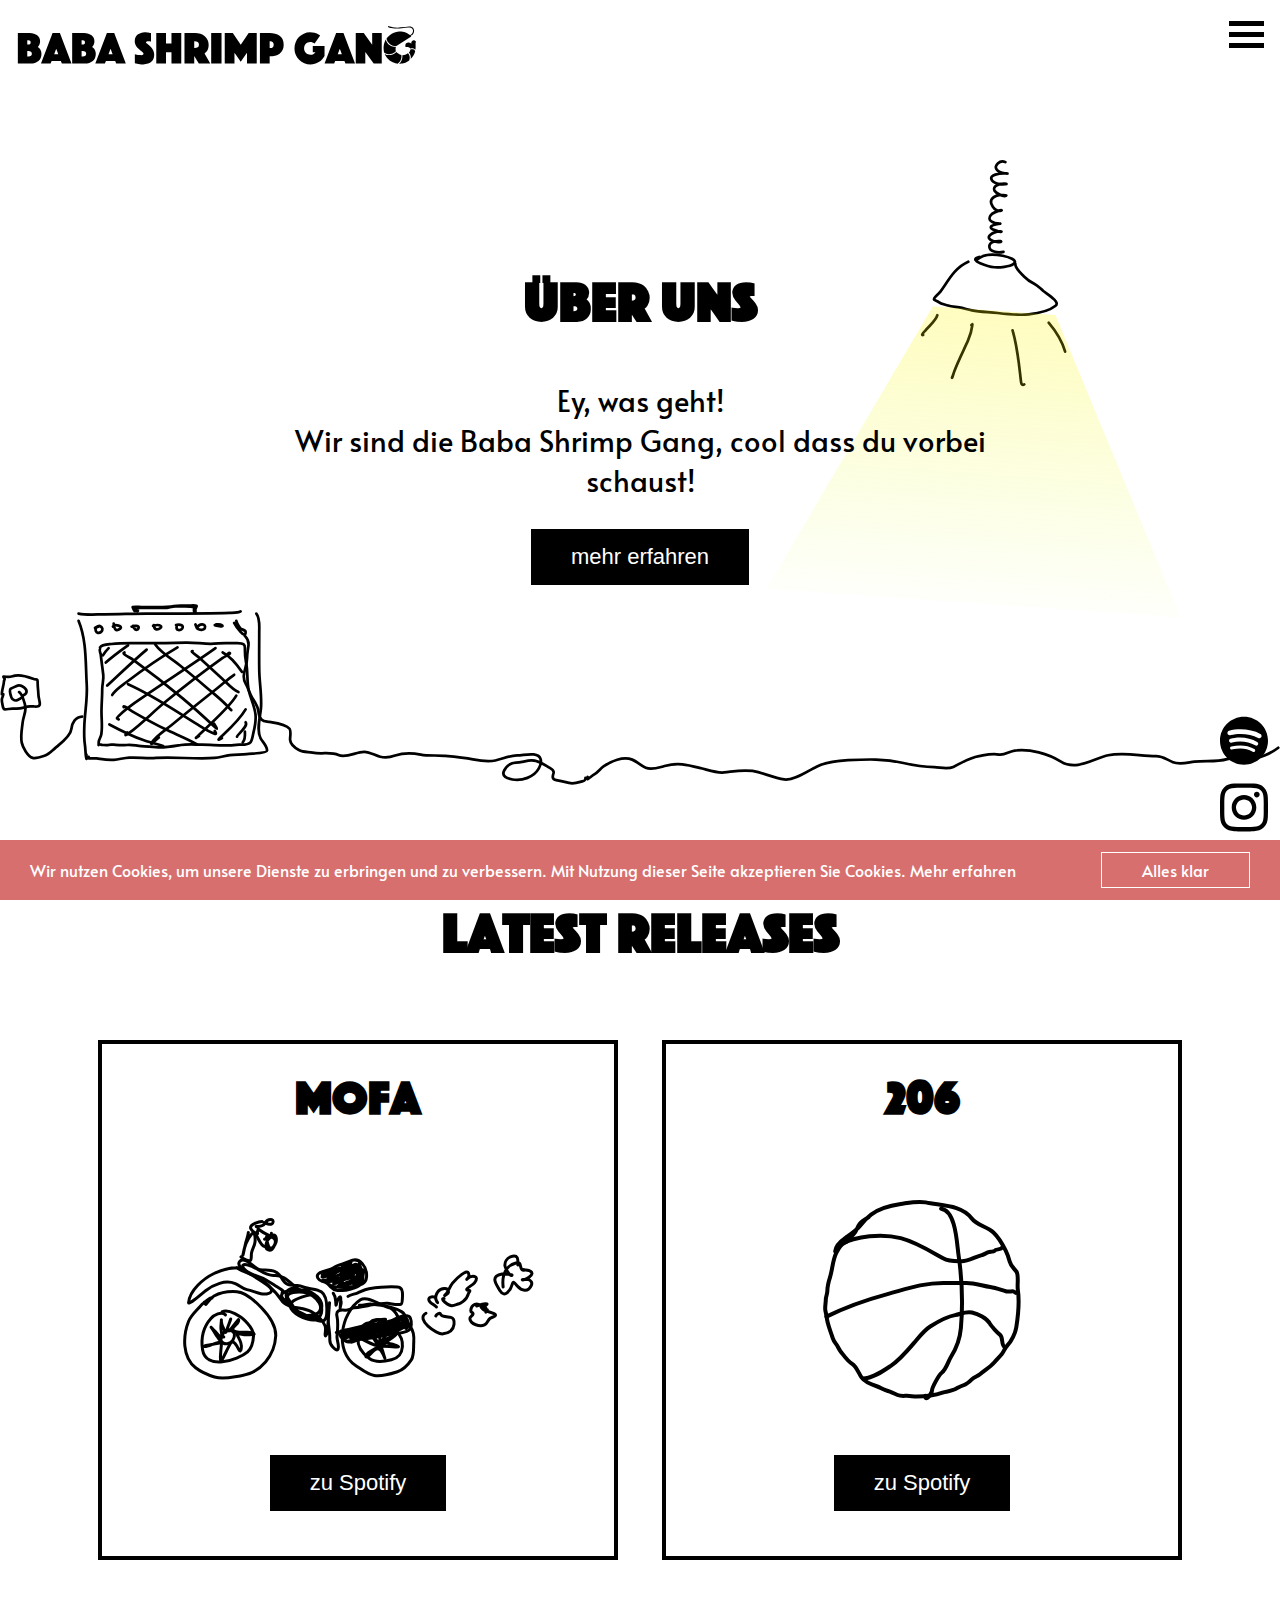
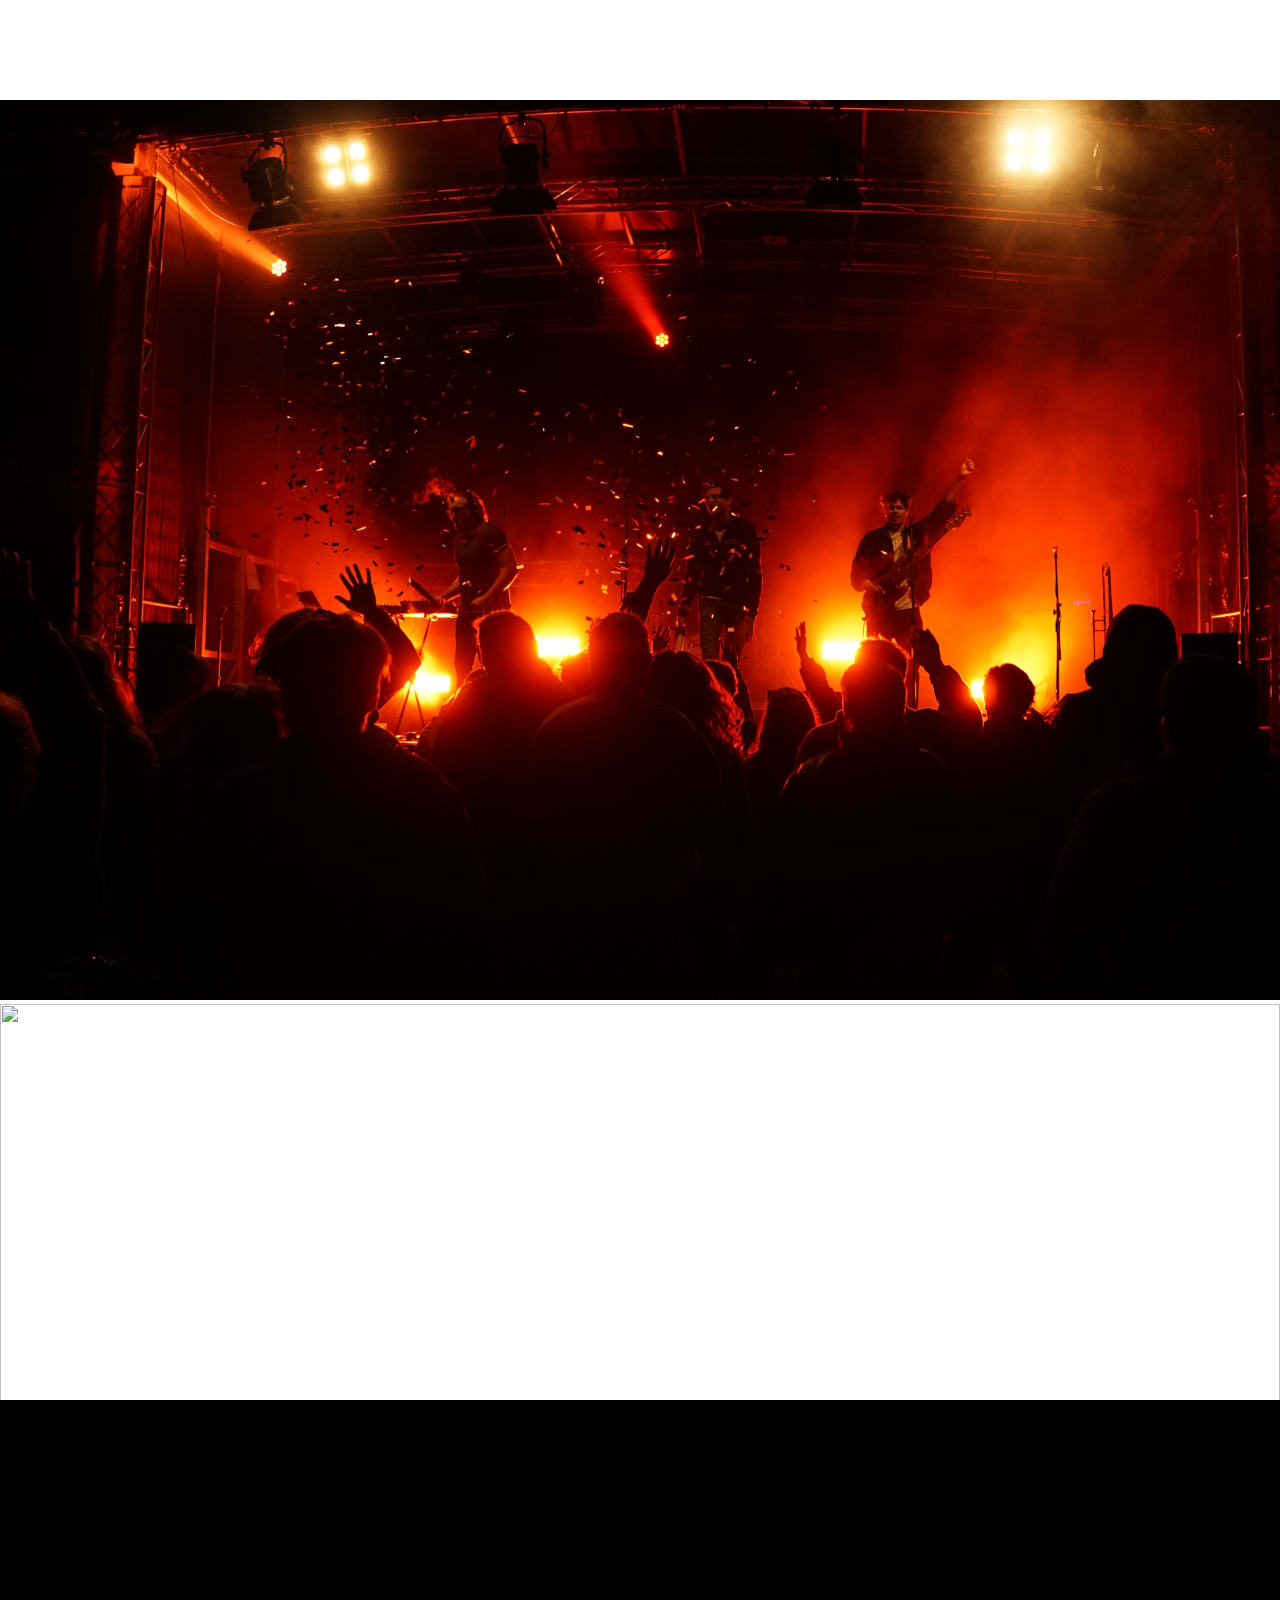
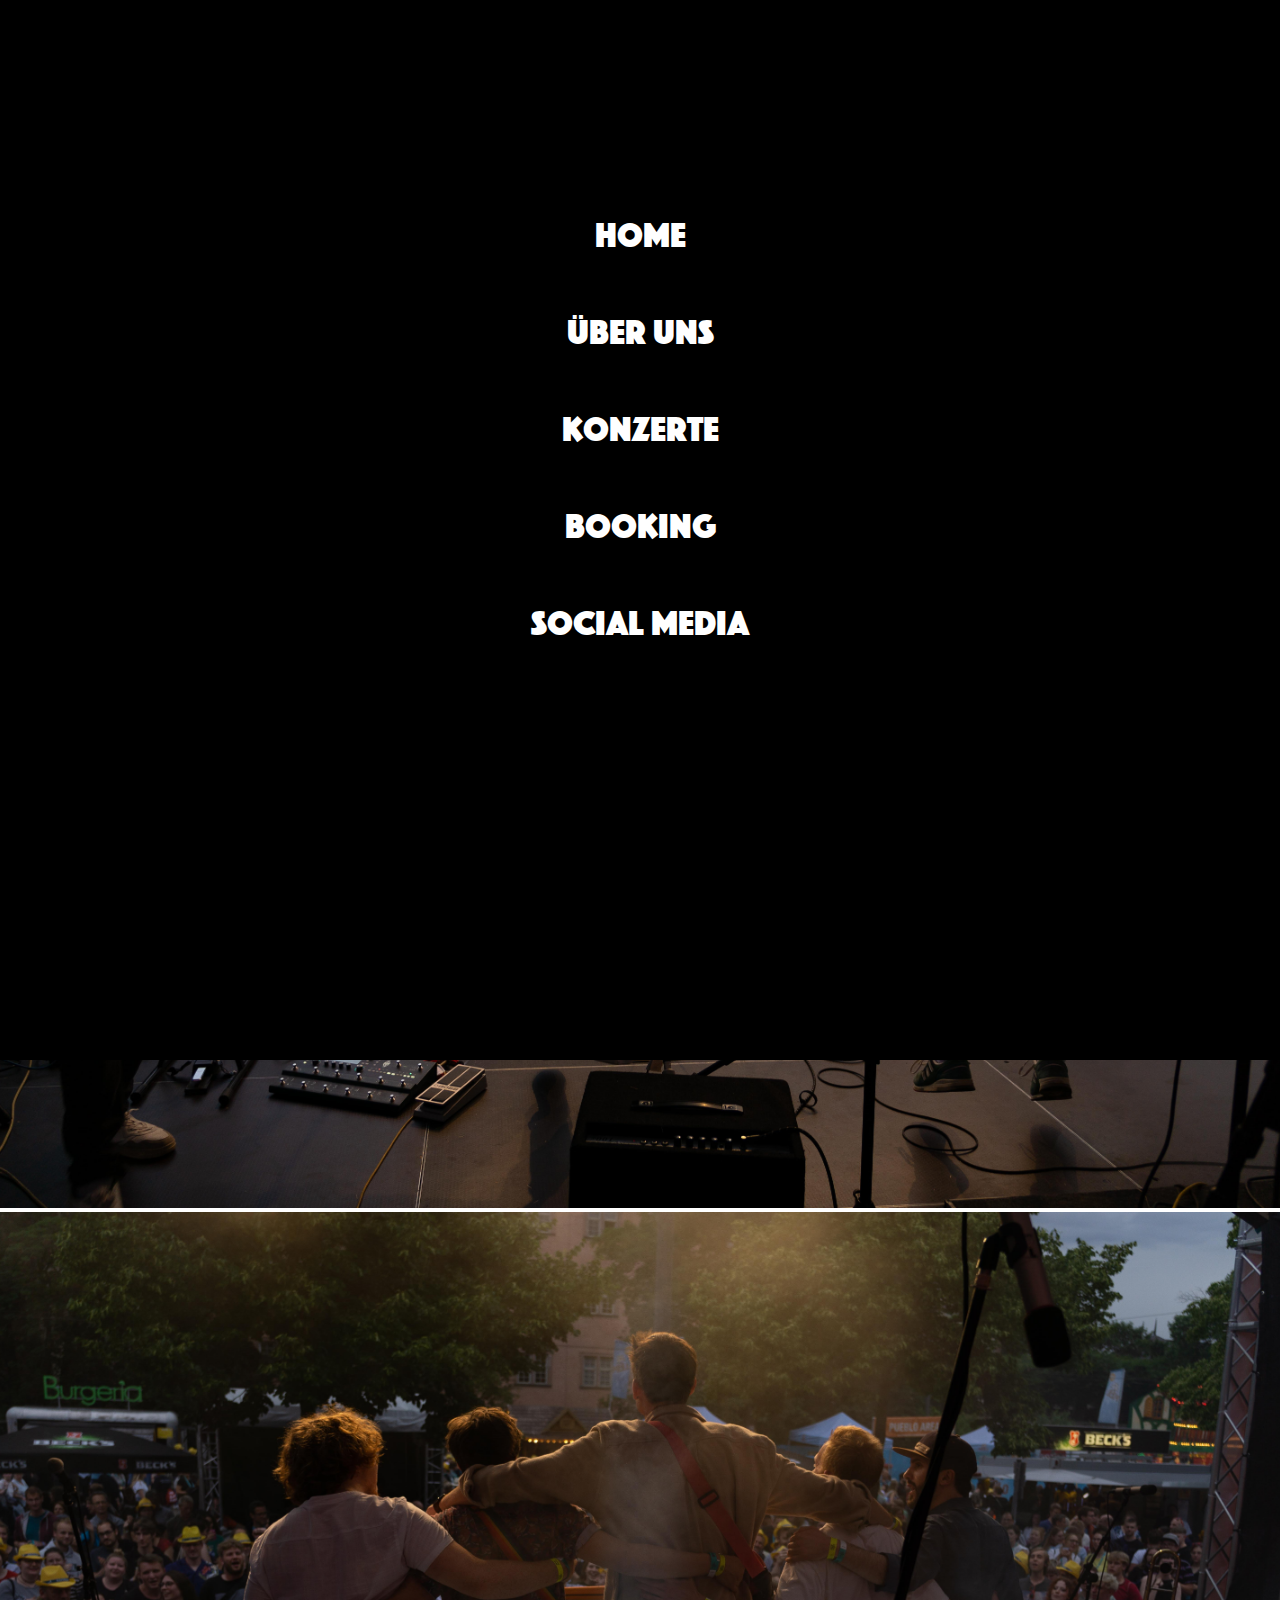
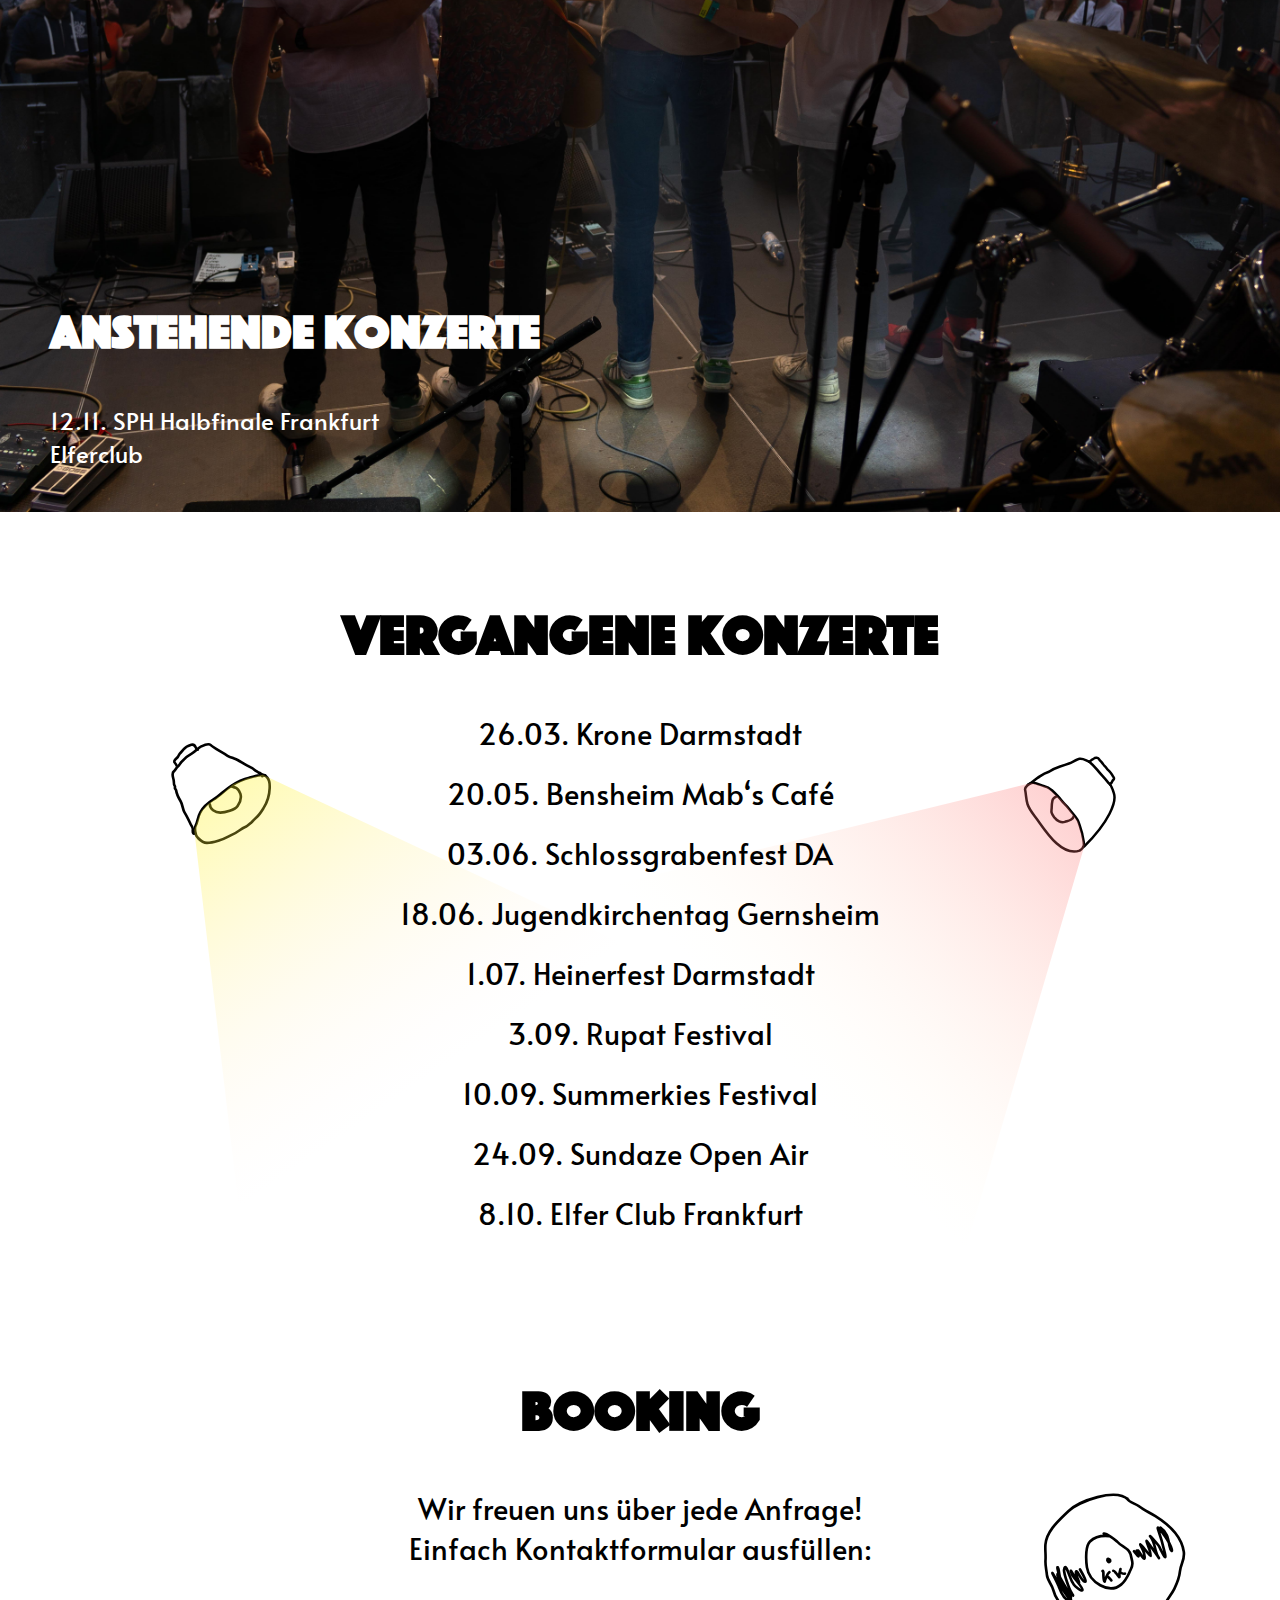
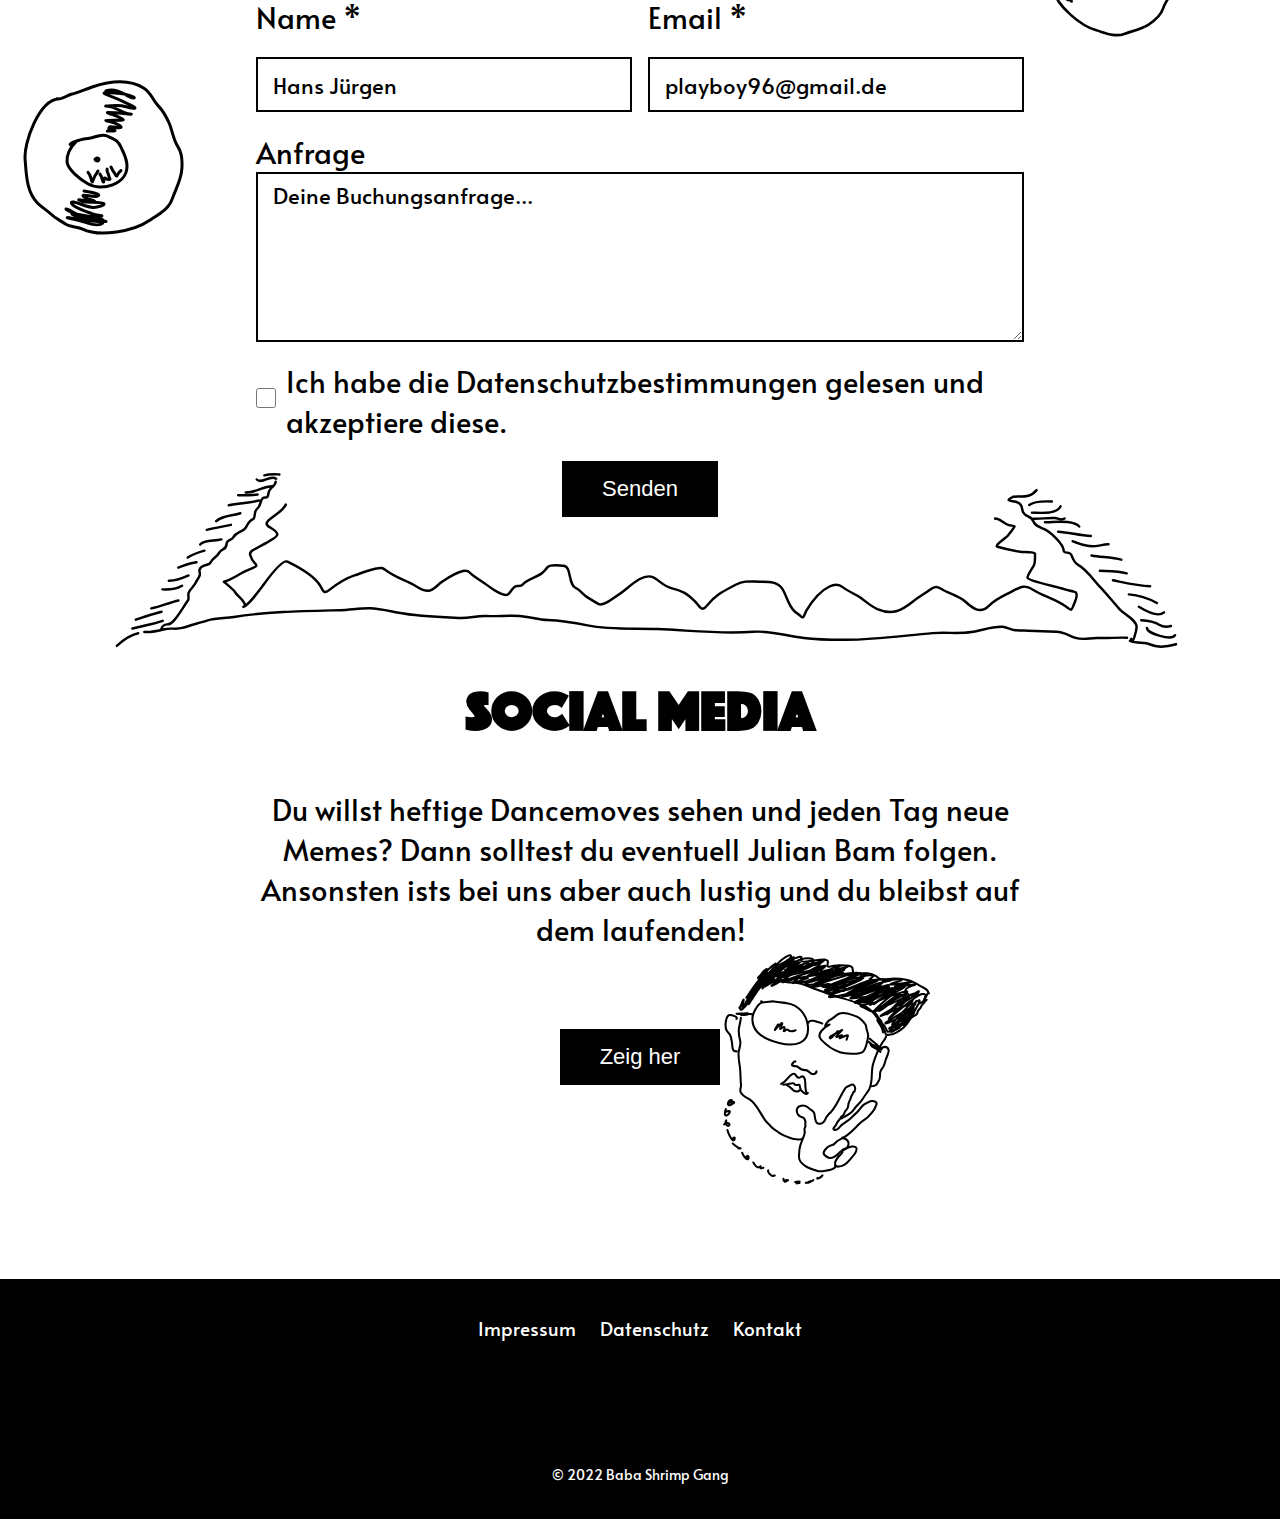
==== commit fade2144: "update" ====
--- a/index.html
+++ b/index.html
@@ -215,19 +215,19 @@
                     
                     <div class="form-email half-width">
                     <label>Email *</label> 
-                    <input type="email" class="form-control" name="email" placeholder="musterfrau@bsg.de">
+                    <input type="email" class="form-control" name="email" placeholder="playboy96@gmail.de">
                     </div>
                 
                     <div class="form-anfrage">
                         <label>Anfrage</label> 
                         <textarea class="form-control" name="textarea_name" placeholder="Deine Buchungsanfrage..."></textarea>
                     </div>
-                    <!--
+                    
                     <div class="form-group">
                     <div class="form-check">
                         <input class="form-check-input" type="checkbox" name="checkbox_name_1" value="Datenschutzerklärung"> 
                         <label class="form-check-label">Ich habe die Datenschutzbestimmungen gelesen und akzeptiere diese.</label>
-                    </div>-->
+                    </div>
                     </div>
                 
                     <div class="form-button">
--- a/style.css
+++ b/style.css
@@ -156,13 +156,14 @@
 
 #navbar-collapsed {
     background-color: black;
-    width: 100%;
-    height: 100%;
+    width: 120vw;
+    height: 140vh;
     z-index: 20;
+    overflow: hidden;
     text-align: center;
     position: fixed;
     top: 3000px;
-    left: 0px;
+    left: -10vw;
     right: 0px;
     bottom: 0px;
     margin: 0;
@@ -174,7 +175,7 @@
   padding: 15px 16px;
   text-decoration: none;
   font-family: "phosphaterrsoliduploaded_file", "arial";
-  font-size: 2.6rem;
+  font-size: 2.2rem;
   display: block;
 }
 
@@ -204,6 +205,11 @@
 
 .active {
   color: white;
+}
+
+.form-button .myButton {
+    width: inherit !important;
+    border-radius: 0;
 }
 
 .item h3{
@@ -289,6 +295,7 @@
 	font-family:Arial;
 	font-size:22px;
 	padding:15px 40px;
+    border-radius: 0;
 	text-decoration: none;
     position: relative;
     z-index: 2;
@@ -858,6 +865,9 @@
     .footer-content li {
         display: block;
         margin: 16px 10px;
+    }
+    .pagelinks {
+        padding: 16px 0 !important;
     }
     .bsg-logo {
         width: 249px;
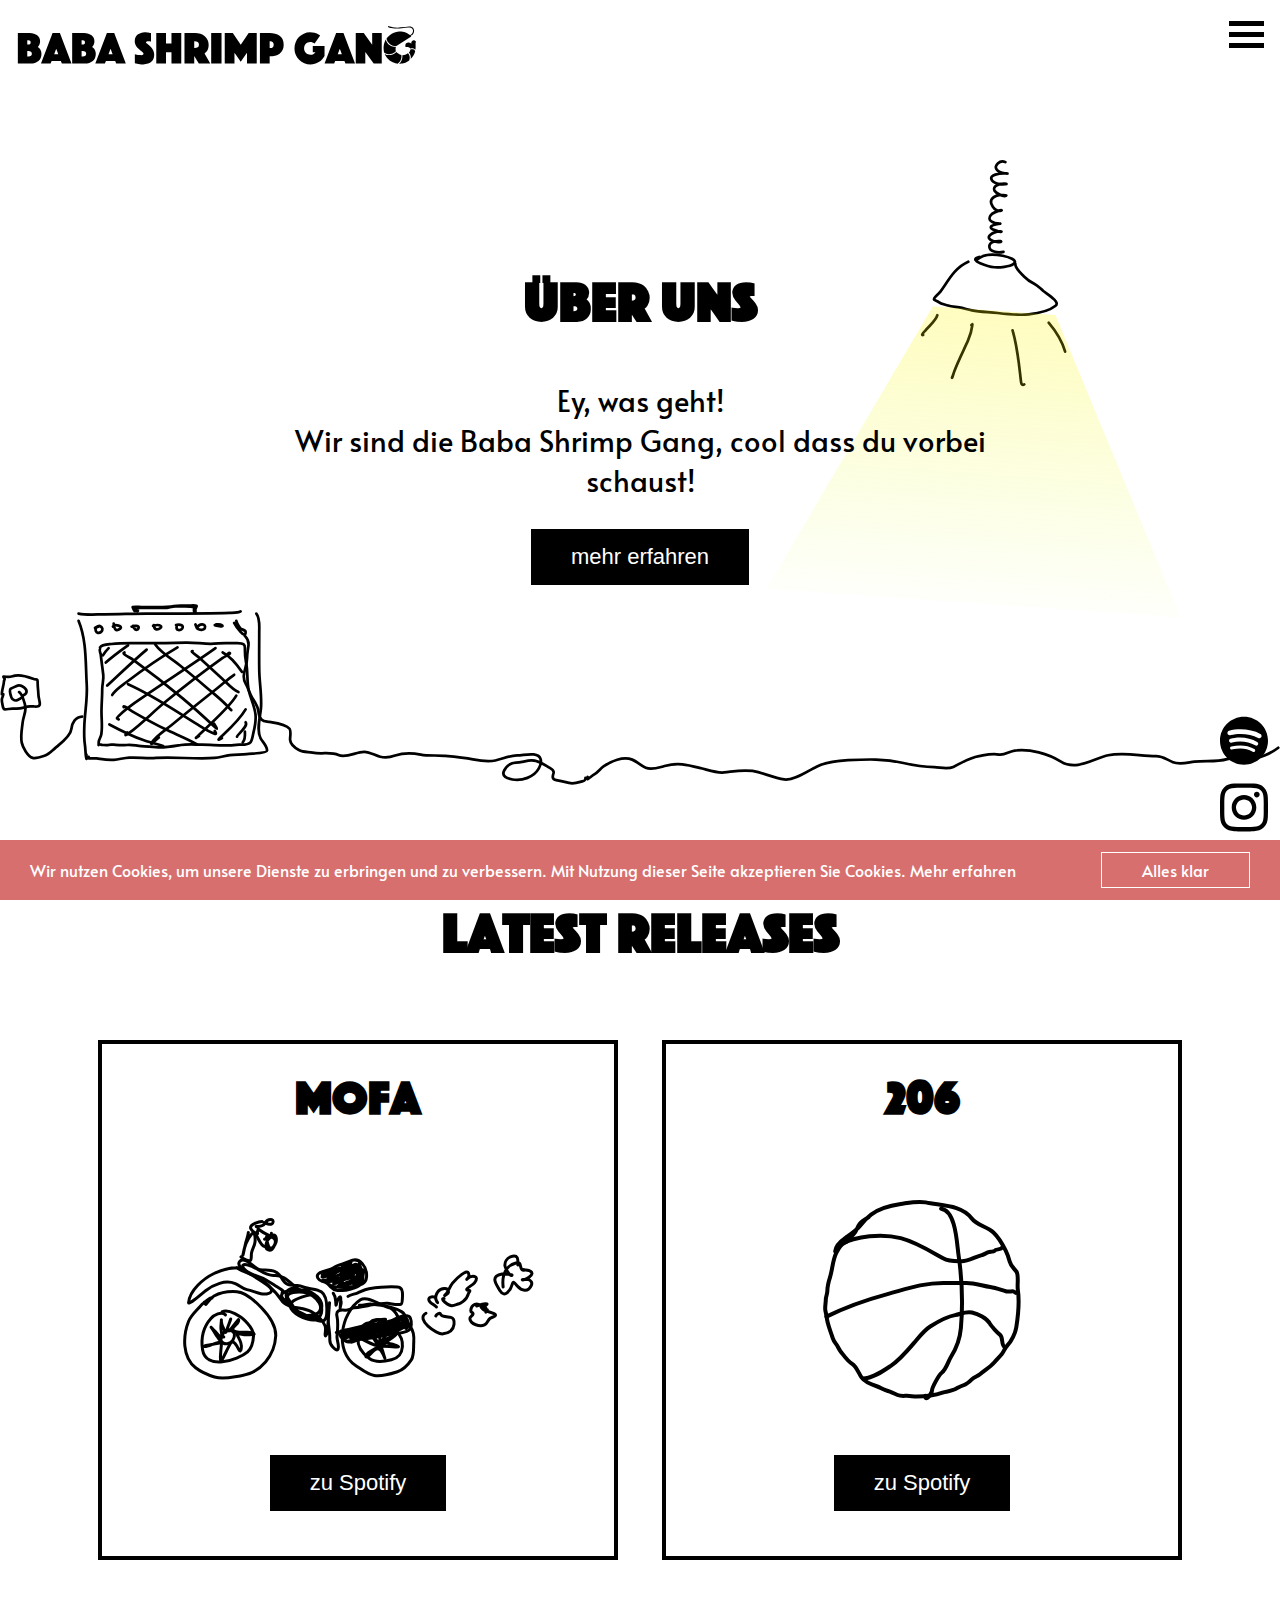
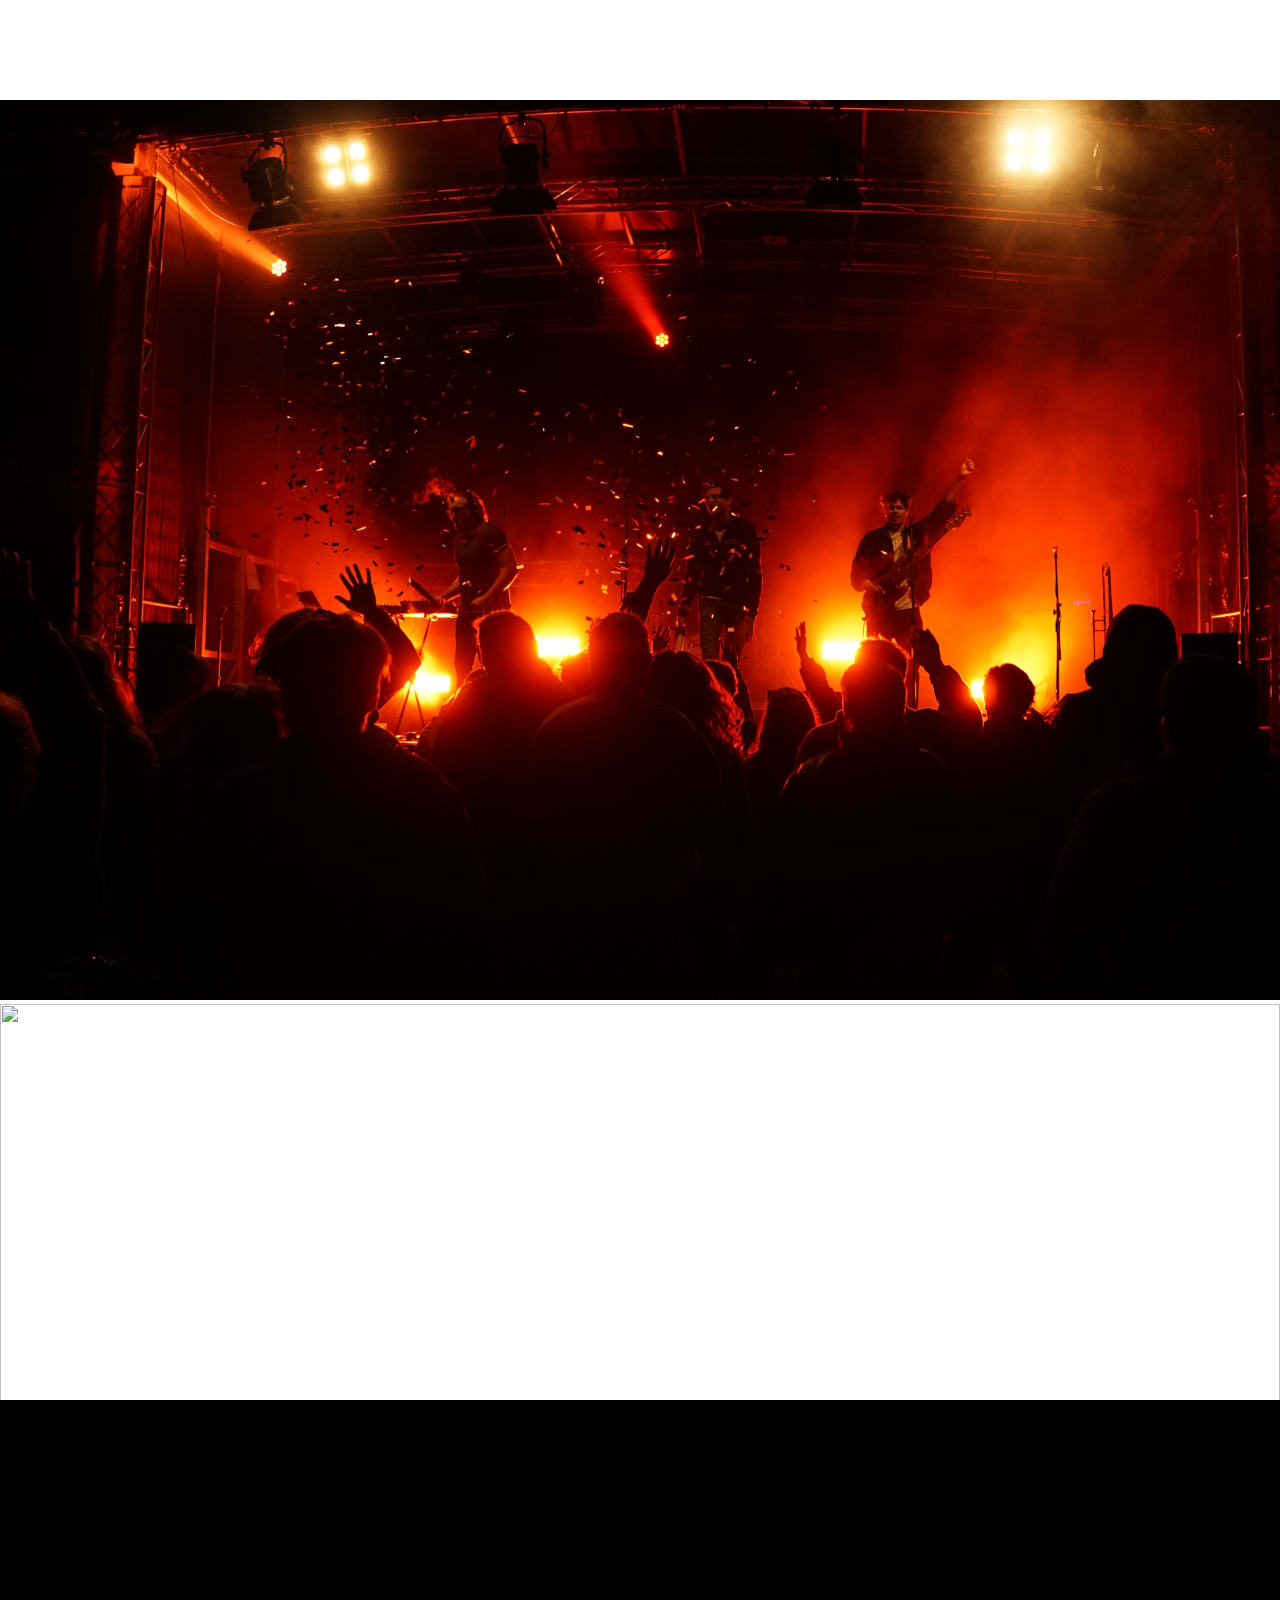
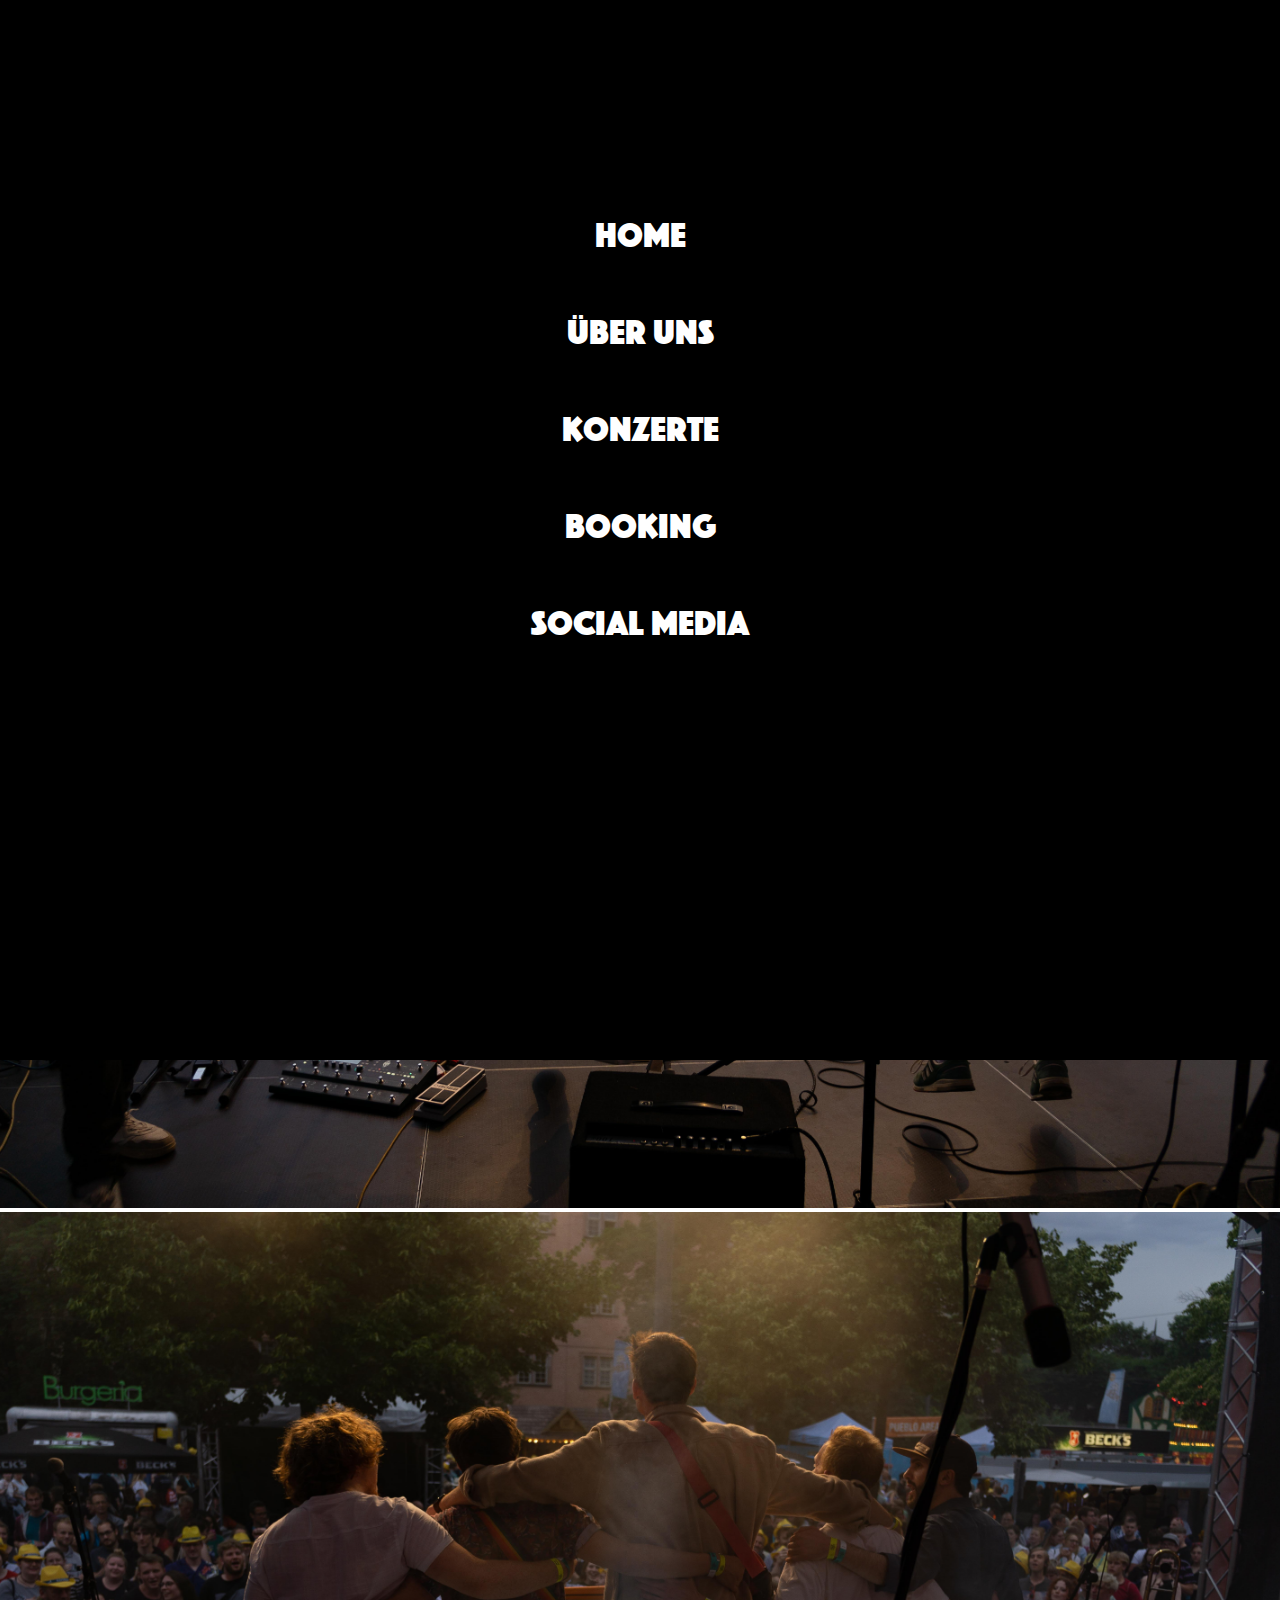
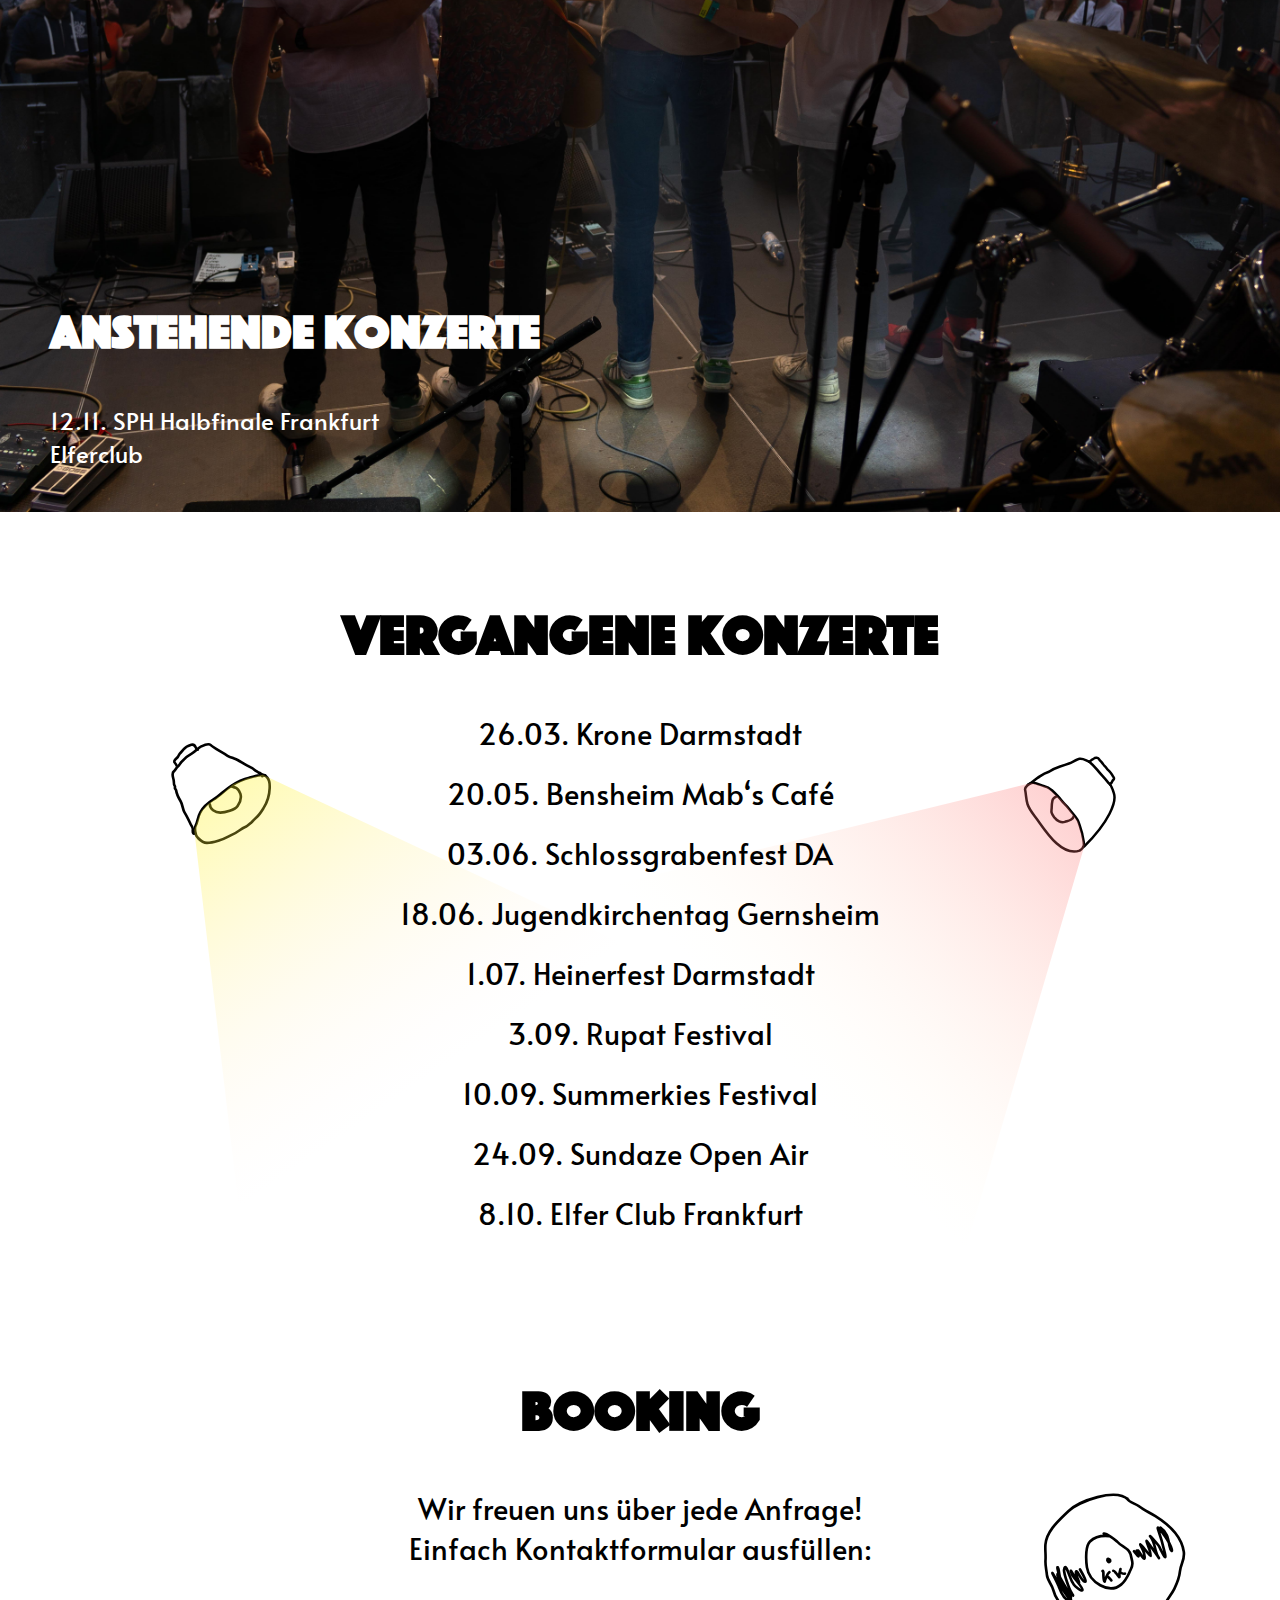
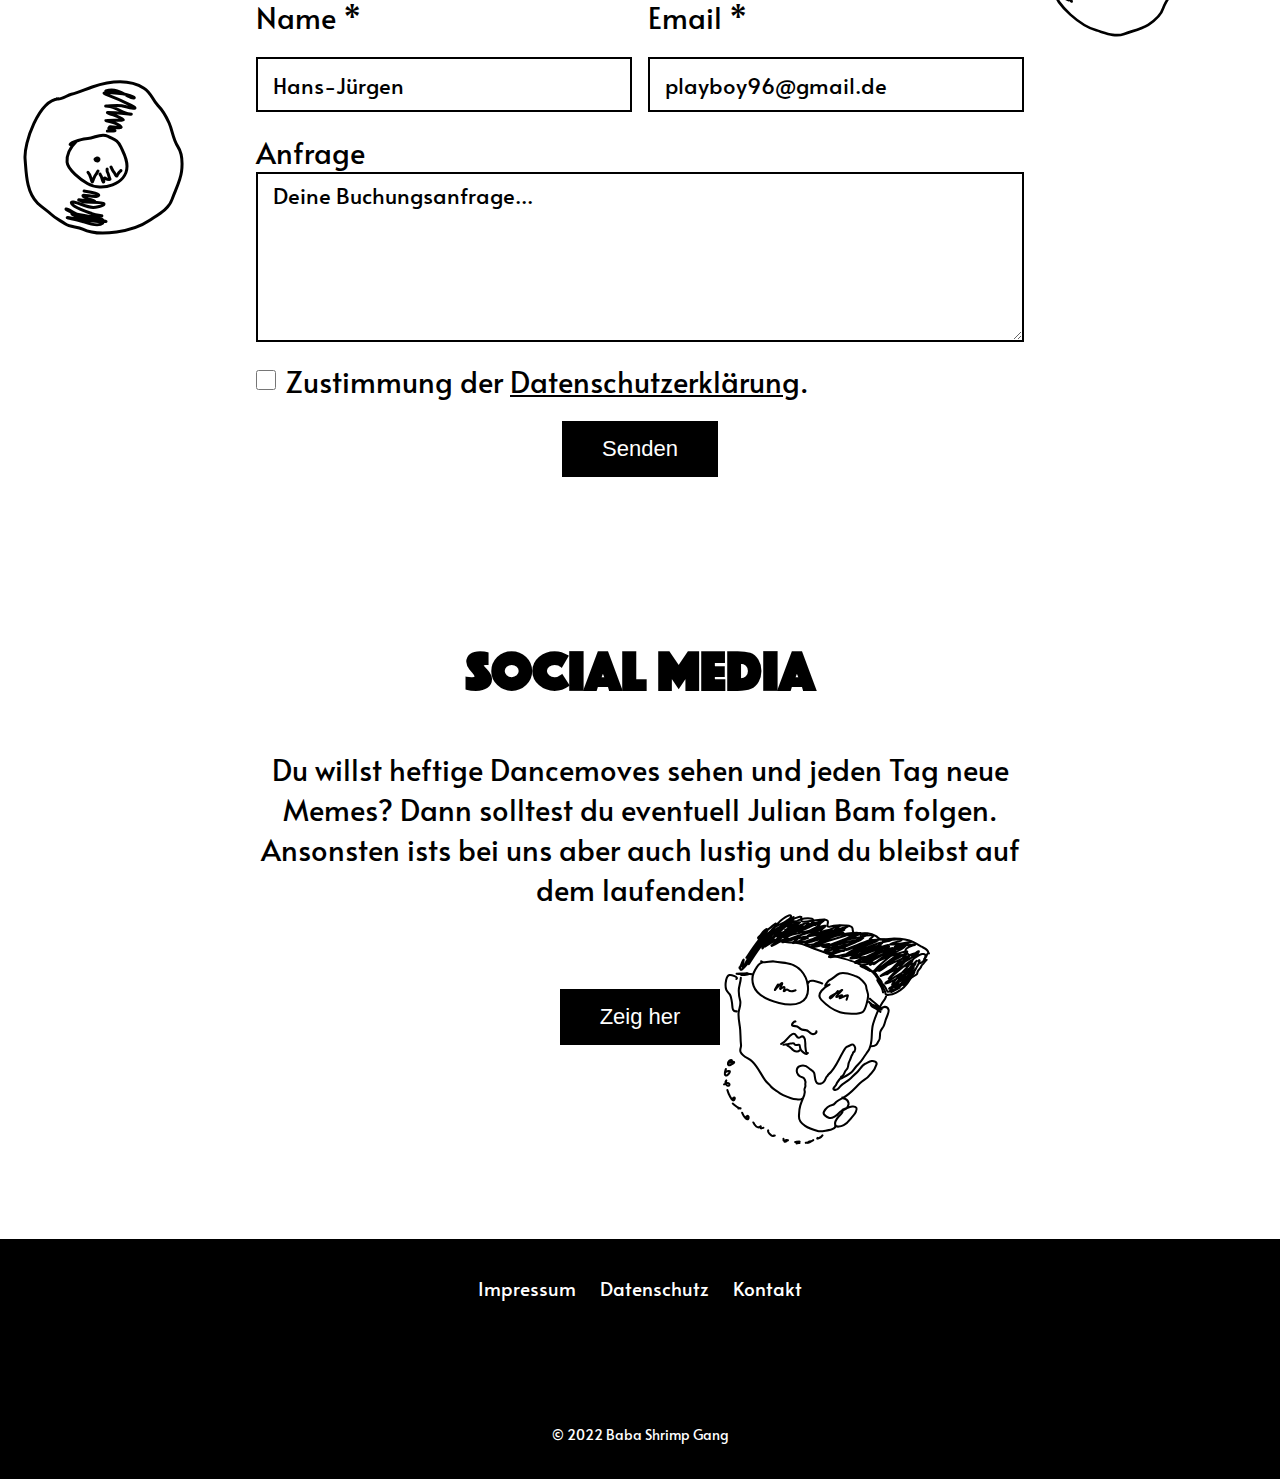
==== commit 44a27514: "update" ====
--- a/index.html
+++ b/index.html
@@ -169,48 +169,52 @@
                     <path d="M88.0003 87C88.6189 88.2778 89.227 89.5783 89.9092 90.8216C90.4465 91.8008 91.69 92.8842 91.965 93.9366C92.1222 94.5382 93.7113 97.0078 94.0942 95.5423C94.3497 94.5645 95.4159 93.6761 95.8709 92.7805C96.3321 91.8728 98.7294 90.4683 97.7799 90.4683" stroke="black" stroke-width="3" stroke-linecap="round"/>
                     <path d="M74.3872 79.4615C69.594 79.4615 75.3223 82.7324 75.9792 79.7356C76.2437 78.5288 73.9494 77.1713 73.3059 78.6393C72.7513 79.9046 73.109 80.4191 74.6275 79.9793C76.1552 79.5367 74.7354 78.3652 73.7264 78.3652C71.9844 78.3652 72.0388 80.978 73.7264 79.7661C76.0771 78.078 70.6161 78.33 72.3448 79.8879C73.2933 80.7427 73.3929 76.1915 72.7653 80.0097" stroke="black" stroke-width="3" stroke-linecap="round"/>
                 </svg>
-                <svg class="teppich" width="1300" height="227" viewBox="0 0 1300 227" fill="none" xmlns="http://www.w3.org/2000/svg">
-                    <path d="M196.933 2.63062C190.324 2.47636 184.78 2.13214 178.601 4.03261" stroke="black" stroke-width="3" stroke-linecap="round"/>
-                    <path d="M193.147 8.03182C186.094 2.11398 175.258 15.5185 169.329 9.30575" stroke="black" stroke-width="3" stroke-linecap="round"/>
-                    <path d="M189.276 17.0906C177.044 17.1546 168.232 25.7488 156.143 25.4666" stroke="black" stroke-width="3" stroke-linecap="round"/>
-                    <path d="M170.731 27.637C162.721 28.6786 154.975 29.0991 146.913 28.9109" stroke="black" stroke-width="3" stroke-linecap="round"/>
-                    <path d="M172.389 34.9954C160.194 38.6036 147.648 38.3275 135.641 41.4571" stroke="black" stroke-width="3" stroke-linecap="round"/>
-                    <path d="M150.059 50.9428C140.422 54.5388 128.246 53.8788 120.541 61.233" stroke="black" stroke-width="3" stroke-linecap="round"/>
-                    <path d="M138.744 65.3178C128.945 67.562 118.978 69.4307 109.311 71.9502" stroke="black" stroke-width="3" stroke-linecap="round"/>
-                    <path d="M127.344 83.3506C119.792 85.9831 106.246 83.3958 101.569 90.0684" stroke="black" stroke-width="3" stroke-linecap="round"/>
-                    <path d="M106.885 97.5116C99.2983 99.8451 93.0349 101.782 86.5537 106.186" stroke="black" stroke-width="3" stroke-linecap="round"/>
-                    <path d="M97.3988 111.929C89.697 112.773 82.4299 116.064 75.2816 118.732" stroke="black" stroke-width="3" stroke-linecap="round"/>
-                    <path d="M87.8702 128.176C80.0437 131.716 72.6238 135.139 63.9242 134.936" stroke="black" stroke-width="3" stroke-linecap="round"/>
-                    <path d="M80.256 140.807C73.3096 145.207 64.3799 145.926 56.3526 145.739" stroke="black" stroke-width="3" stroke-linecap="round"/>
-                    <path d="M76.1714 159.011C64.8793 161.555 54.5729 167.18 42.9956 169.215" stroke="black" stroke-width="3" stroke-linecap="round"/>
-                    <path d="M55.7123 173.172C44.8829 176.122 34.5539 179.617 24.3654 183.42" stroke="black" stroke-width="3" stroke-linecap="round"/>
-                    <path d="M57.285 184.187C45.4256 188.613 32.5806 190.576 20.4515 194.307" stroke="black" stroke-width="3" stroke-linecap="round"/>
-                    <path d="M27.6389 199.964C16.6648 202.538 9.6365 208.205 1.65054 215.827" stroke="black" stroke-width="3" stroke-linecap="round"/>
-                    <path d="M34.9971 198.306C43.9979 198.516 51.1756 196.816 59.7912 194.412C66.9455 192.416 74.2653 194.782 81.2866 192.474C91.6344 189.072 102.145 185.922 112.319 182.626C122.678 179.269 133.493 179.874 144.247 177.983C187.109 170.446 230.898 169.181 274.313 167.396C286.386 166.9 298.635 164.397 310.673 164.484C322.165 164.567 334.365 167.443 345.733 169.368C371.031 173.653 395.87 173.792 421.555 174.391C431.961 174.634 441.945 171.207 452.427 171.452C466.232 171.774 479.751 170.041 493.517 170.581C505.052 171.034 516.453 174.776 527.876 175.043C544.173 175.423 561.144 177.735 577.151 180.666C605.864 185.924 633.969 183.009 662.881 183.684C702.342 184.605 740.619 188.861 780.063 184.996C800.663 182.977 821.691 189.352 842.025 191.525C859.985 193.445 876.267 193.225 894.247 192.846C929.757 192.097 964.538 186.367 999.698 182.803C1015.27 181.224 1031.75 183.275 1047.12 180.657C1059.77 178.503 1071.85 173.304 1084.9 173.609C1089.59 173.718 1093.94 176.747 1098.64 177.284C1104.51 177.957 1110.61 177.666 1116.52 177.803C1127.97 178.071 1139.41 178.338 1150.86 178.605C1160.08 178.82 1166.21 182.884 1174.59 185.563C1184.1 188.603 1192.5 185.067 1201.74 185.282C1213.86 185.565 1225.37 184.004 1237.55 184.288" stroke="black" stroke-width="3" stroke-linecap="round"/>
-                    <path d="M1120.13 40.6477C1129.08 40.8566 1137.65 39.2269 1146.59 39.4355C1151.77 39.5564 1153.49 42.9385 1158.58 39.7153" stroke="black" stroke-width="3" stroke-linecap="round"/>
-                    <path d="M1134.67 44.6473C1145.15 44.8919 1168.44 40.6854 1176.65 49.2869" stroke="black" stroke-width="3" stroke-linecap="round"/>
-                    <path d="M1150.88 56.0044C1164.48 56.6315 1177.4 60.2833 1191.03 60.6013" stroke="black" stroke-width="3" stroke-linecap="round"/>
-                    <path d="M1168.91 67.4048C1179.18 71.0951 1188.4 74.4803 1199.49 72.5916C1204.12 71.8022 1208.01 70.1472 1212.76 70.2582" stroke="black" stroke-width="3" stroke-linecap="round"/>
-                    <path d="M1192.3 84.4194C1204.44 86.508 1216.96 85.6767 1228.79 88.9309" stroke="black" stroke-width="3" stroke-linecap="round"/>
-                    <path d="M1202.85 102.964C1213.99 103.224 1225.01 102.616 1235.72 105.561" stroke="black" stroke-width="3" stroke-linecap="round"/>
-                    <path d="M1219.05 114.322C1233.59 116.952 1249.8 120.529 1264.64 120.876" stroke="black" stroke-width="3" stroke-linecap="round"/>
-                    <path d="M1238.78 131.251C1249.08 131.895 1264.02 136.284 1273.32 141.206" stroke="black" stroke-width="3" stroke-linecap="round"/>
-                    <path d="M1251.24 146.181C1258.33 150.349 1274.62 159.633 1282.21 152.393" stroke="black" stroke-width="3" stroke-linecap="round"/>
-                    <path d="M1254.52 162.726C1263.4 162.933 1268.9 163.318 1276.46 167.711C1281.64 170.717 1285.55 170.734 1290.97 169.066" stroke="black" stroke-width="3" stroke-linecap="round"/>
-                    <path d="M1261.62 172.041C1262.2 179.136 1292.49 187.166 1296.2 180.168" stroke="black" stroke-width="3" stroke-linecap="round"/>
-                    <path d="M1241.12 188.031C1246.93 190.298 1252.94 189.916 1259.06 190.381C1264.39 190.787 1268.77 193.491 1273.91 194.185C1282.14 195.293 1290.01 193.571 1297.77 191.183" stroke="black" stroke-width="3" stroke-linecap="round"/>
-                    <path d="M1096 14.1443C1107.56 13.2601 1115.83 15.5687 1123.65 5.64032" stroke="black" stroke-width="3" stroke-linecap="round"/>
-                    <path d="M1115.03 24.0599C1120.81 19.0908 1135.09 19.0385 1142.59 19.2136" stroke="black" stroke-width="3" stroke-linecap="round"/>
-                    <path d="M1118.47 33.2899C1128.62 33.2368 1149.01 35.293 1153.43 24.9566" stroke="black" stroke-width="3" stroke-linecap="round"/>
-                    <path d="M192.59 11.6202C192.576 16.1772 186.659 18.5706 184.787 22.9781C183.781 25.3468 184.15 27.8132 182.778 30.1985C181.701 32.0698 178.737 30.432 177.172 31.988C173.049 36.0858 175.497 40.9265 170.628 44.8854C166.187 48.4966 168.639 56.4106 166.073 57.4275C159.847 59.8961 159.826 64.1324 156.644 68.7805C153 74.1046 144.884 74.0771 141.975 80.5691C140.149 84.6433 133.836 83.4049 133.82 88.674C133.794 97.0081 127.558 93.6691 124.389 100.479C122.209 105.165 116.739 106.528 114.599 111.83C112.709 116.514 103.03 113.381 101.292 121.094C100.794 123.303 102.276 125.447 101.724 127.509C100.906 130.561 98.3139 133.637 96.9987 136.618C94.9245 141.32 90.3333 144.445 88.4693 149.148C87.3343 152.011 89.4438 156.423 87.7168 158.901C82.2363 166.766 78.0837 174.917 71.7454 182.79C69.7088 185.32 66.3012 188.465 62.7853 188.454C59.8409 188.445 58.8383 188.766 57.0856 191.327C56.2618 192.531 55.4434 196.637 55.4486 194.935" stroke="black" stroke-width="3" stroke-linecap="round"/>
-                    <path d="M1094.99 14.3789C1082.98 20.3387 1094.24 18.7844 1101.12 21.2628C1107.87 23.6981 1104.9 28.5831 1107.94 33.5688C1111.42 39.2547 1117.78 36.5159 1120.56 44.0858C1122.72 49.9772 1128.43 50.6765 1133.9 53.1598C1141.49 56.6047 1157.54 70.259 1158.21 79.2496C1158.51 83.2951 1165.8 79.4578 1167.59 84.1561C1169.26 88.5458 1171.81 94.0402 1176.04 96.2864C1187.09 102.142 1194.85 114.126 1203.6 122.928C1212.29 131.666 1219.48 140.764 1227.91 149.741C1232.79 154.943 1249.01 162.425 1248.98 170.943C1248.97 174.756 1244.64 194.493 1242.43 185.556" stroke="black" stroke-width="3" stroke-linecap="round"/>
-                    <path d="M155.763 165.489C165.03 160.394 171.022 149.367 177.485 141.286C180.678 137.294 200.928 105.522 208.719 109.173C221.49 115.158 240.856 125.161 248.911 137.354C253.082 143.668 253.089 148.815 260.192 143.073C269.241 135.756 280.061 128.46 290.953 124.581C299.049 121.698 307.838 117.95 316.164 115.997C324.095 114.137 324.299 114.178 331.334 118.931C341.696 125.93 353.693 129.49 364.49 135.362C370.551 138.658 373.999 141.796 380.944 141.818C388.181 141.84 392.206 134.585 397.969 130.592C406.281 124.834 413.758 119.203 423.627 116.777C430.244 115.15 431.539 118.85 436.547 122.5C442.139 126.576 448.292 129.826 453.848 133.921C457.6 136.686 474.133 148.208 479.086 144.644C483.114 141.745 484.799 134.015 490.417 134.033C493.127 134.041 495.239 134.439 497.064 132.068C501.762 125.963 512.163 123.384 519.184 118.693C523.136 116.053 523.987 113.353 527.318 110.147C531.504 106.118 541.04 108.204 546.298 108.22C556.612 108.252 552.207 131.436 562.257 135.515C566.933 137.413 571.615 143.608 576.455 146.475C580.89 149.104 585.297 151.688 589.8 154.185C595.962 157.602 606.559 147.561 611.996 144.238C621.774 138.263 629.5 128.984 639.574 123.211C659.424 111.836 661.266 129.479 679.906 133.619C691.857 136.274 699.198 139.747 708.149 148.953C714.456 155.441 715.884 162.839 723.488 153.15C734.076 139.659 744.136 135.429 758.152 127.543C767.49 122.29 775.479 123.536 786.195 123.569C795.653 123.598 808.621 122.395 814.804 131.867C820.447 140.51 822.162 152.521 830.331 159.251C833.038 161.481 835.96 163.118 838.506 165.591C841.56 168.558 843.198 160.408 844.566 158.031C851.131 146.628 860.43 133.898 872.344 127.983C878.635 124.859 883.351 124.463 888.987 128.755C895.795 133.939 904.184 136.447 911.201 141.454C917.831 146.186 923.752 151.45 931.343 154.507C949.647 161.878 959.961 156.715 974.843 144.445C981.503 138.954 988.963 134.692 995.761 129.443C1001.45 125.05 1004.22 125.514 1010.6 129.217C1019.52 134.402 1030.42 136.117 1038.33 143.106C1047.42 151.143 1057.27 159.025 1067.38 148.517C1076.71 138.81 1084.94 136.104 1096.33 129.75C1107.55 123.482 1111.11 121.531 1121.86 127.843C1135.05 135.588 1149.93 138.695 1162.17 147.454C1169.99 153.056 1168.39 152.729 1172.01 144.146C1173.15 141.442 1176.46 132.921 1173.95 129.987C1173.03 128.918 1164.19 127.79 1162.66 127.156C1155.24 124.092 1115.22 117.129 1114.49 112.844C1113.95 109.671 1121.05 100.315 1122.3 96.9894C1123.85 92.863 1122.95 88.3157 1123.2 84.0005C1123.41 80.5708 1108.62 82.0725 1104.58 81.4174C1095.48 79.9396 1085.85 78.1062 1076.91 75.7392C1072.49 74.5677 1087.45 64.5368 1089.11 62.4239C1091.74 59.0865 1095.38 54.1731 1097.43 50.6306C1097.8 49.9945 1090.91 49.2453 1090.36 49.0752C1085.5 47.5579 1081.8 43.7674 1077.1 41.9975C1073.6 40.6777 1071.34 41.619 1076.76 41.6356" stroke="black" stroke-width="3" stroke-linecap="round"/>
-                    <path d="M157.978 164.355C157.173 156.9 148.387 153.264 145.022 147.333C143.573 144.779 131.21 135.13 131.329 135.097C138.656 133.028 146.044 128.492 152.5 124.412C156.6 121.82 160.451 120.447 164.622 118.487C170.635 115.662 172.664 115.524 168.708 111.544C165.651 108.468 164.111 105.949 162.957 101.861C161.542 96.8514 166.914 95.8245 171.566 92.8543C175.306 90.4662 195.411 80.4227 195.643 76.6682C196.164 68.2588 175.737 67.6541 184.677 59.1103C190.102 53.9258 203.107 46.4465 205.513 39.3011" stroke="black" stroke-width="3" stroke-linecap="round"/>
-                </svg>
+                    <!--<svg class="teppich" width="1300" height="249" viewBox="0 0 1300 249" fill="none" xmlns="http://www.w3.org/2000/svg">
+                        <path d="M196.636 28.0225C190.027 27.8884 184.482 27.5611 178.309 29.4805" stroke="black" stroke-width="3" stroke-linecap="round"/>
+                        <path d="M192.867 33.4353C185.796 27.5391 175.001 40.9766 169.053 34.782" stroke="black" stroke-width="3" stroke-linecap="round"/>
+                        <path d="M189.024 42.5061C176.792 42.6074 168.006 51.2286 155.916 50.9833" stroke="black" stroke-width="3" stroke-linecap="round"/>
+                        <path d="M170.511 53.1092C162.504 54.1754 154.76 54.6195 146.697 54.4559" stroke="black" stroke-width="3" stroke-linecap="round"/>
+                        <path d="M172.192 60.4626C160.008 64.1081 147.461 63.8704 135.464 67.0367" stroke="black" stroke-width="3" stroke-linecap="round"/>
+                        <path d="M149.91 76.4778C140.285 80.1033 128.107 79.4805 120.424 86.8582" stroke="black" stroke-width="3" stroke-linecap="round"/>
+                        <path d="M138.639 90.8875C128.848 93.1617 118.886 95.0608 109.227 97.6099" stroke="black" stroke-width="3" stroke-linecap="round"/>
+                        <path d="M127.294 108.955C119.751 111.611 106.197 109.065 101.54 115.752" stroke="black" stroke-width="3" stroke-linecap="round"/>
+                        <path d="M106.879 123.179C99.2995 125.535 93.042 127.491 86.5743 131.915" stroke="black" stroke-width="3" stroke-linecap="round"/>
+                        <path d="M97.4369 137.625C89.7377 138.493 82.4808 141.806 75.3406 144.496" stroke="black" stroke-width="3" stroke-linecap="round"/>
+                        <path d="M87.9582 153.9C80.1425 157.464 72.7331 160.91 64.0329 160.734" stroke="black" stroke-width="3" stroke-linecap="round"/>
+                        <path d="M80.3825 166.555C73.4496 170.977 64.5221 171.723 56.4943 171.56" stroke="black" stroke-width="3" stroke-linecap="round"/>
+                        <path d="M76.3536 184.771C65.0693 187.35 54.7802 193.006 43.2092 195.077" stroke="black" stroke-width="3" stroke-linecap="round"/>
+                        <path d="M55.9378 198.995C45.1175 201.978 34.7992 205.505 24.6224 209.338" stroke="black" stroke-width="3" stroke-linecap="round"/>
+                        <path d="M57.5443 210.006C45.6985 214.467 32.8595 216.47 20.7419 220.238" stroke="black" stroke-width="3" stroke-linecap="round"/>
+                        <path d="M27.9465 225.873C16.9802 228.48 9.96933 234.168 2.00671 241.814" stroke="black" stroke-width="3" stroke-linecap="round"/>
+                        <path d="M35.2996 224.192C44.301 224.375 51.4735 222.652 60.0817 220.222C67.2298 218.204 74.5569 220.548 81.571 218.218C91.9084 214.785 102.409 211.603 112.573 208.275C122.922 204.887 133.739 205.459 144.487 203.535C187.325 195.867 231.11 194.469 274.52 192.551C286.591 192.018 298.833 189.477 310.871 189.527C322.363 189.575 334.572 192.414 345.946 194.305C371.257 198.512 396.096 198.575 421.783 199.096C432.189 199.307 442.163 195.85 452.645 196.062C466.451 196.342 479.965 194.568 493.733 195.066C505.269 195.483 516.681 199.191 528.105 199.422C544.404 199.753 561.381 202.013 577.397 204.895C606.126 210.065 634.222 207.064 663.136 207.65C702.599 208.451 740.889 212.59 780.322 208.604C800.915 206.522 821.963 212.833 842.303 214.944C860.269 216.809 876.55 216.539 894.529 216.105C930.036 215.248 964.8 209.411 999.949 205.74C1015.52 204.114 1032 206.114 1047.37 203.449C1060 201.256 1072.07 196.021 1085.12 196.285C1089.81 196.381 1094.17 199.395 1098.87 199.919C1104.75 200.573 1110.85 200.263 1116.75 200.383C1128.2 200.615 1139.65 200.848 1151.1 201.08C1160.32 201.267 1166.46 205.312 1174.85 207.966C1184.37 210.976 1192.76 207.414 1202 207.601C1214.12 207.847 1225.62 206.251 1237.8 206.498" stroke="black" stroke-width="3" stroke-linecap="round"/>
+                        <path d="M202.301 26.8107C207.991 24.0512 214.013 21.99 220.327 21.2139C229.08 20.1379 235.126 24.9577 243.639 24.398C267.285 22.8434 291.094 22.2747 314.635 20.1152C352.123 16.6762 388.688 10.0034 426.721 9.56034C460.618 9.16544 494.79 19.7443 528.88 19.3472C553.381 19.0617 578.205 20.602 602.884 20.3145C633.439 19.9586 665.337 16.953 695.773 19.6389C709.389 20.8405 722.766 20.7474 736.44 20.5881C750.328 20.4263 762.444 22.1921 776.012 23.5828C804.844 26.5381 834.741 24.9314 863.738 24.5936C889.023 24.299 914.352 21.4753 939.528 21.8812C956.373 22.1528 973.466 24.5287 990.101 20.9237C1010.1 20.9501 1016.6 20.9587 1033.77 23.5276C1047.04 28.5452 1055.83 33.3327 1070.47 33.1622C1081.27 33.0364 1091.61 34.7454 1102.5 34.6185C1106.75 34.569 1109.42 31.3252 1113.43 30.8322C1119.7 30.0616 1116.19 30.3508 1120.77 32.5762" stroke="black" stroke-width="3" stroke-linecap="round"/>
+                        <path d="M1119.94 63.2172C1128.89 63.3987 1137.46 61.7428 1146.4 61.924C1151.58 62.0291 1153.31 65.4059 1158.39 62.1672" stroke="black" stroke-width="3" stroke-linecap="round"/>
+                        <path d="M1134.5 67.1723C1144.98 67.3849 1168.26 63.1072 1176.49 71.6835" stroke="black" stroke-width="3" stroke-linecap="round"/>
+                        <path d="M1150.74 78.48C1164.35 79.0655 1177.28 82.6778 1190.9 82.9541" stroke="black" stroke-width="3" stroke-linecap="round"/>
+                        <path d="M1168.81 89.8247C1179.08 93.4836 1188.32 96.8406 1199.4 94.918C1204.03 94.1144 1207.91 92.4476 1212.67 92.544" stroke="black" stroke-width="3" stroke-linecap="round"/>
+                        <path d="M1192.25 106.768C1204.39 108.82 1216.91 107.95 1228.76 111.168" stroke="black" stroke-width="3" stroke-linecap="round"/>
+                        <path d="M1202.85 125.281C1214 125.507 1225.02 124.865 1235.74 127.777" stroke="black" stroke-width="3" stroke-linecap="round"/>
+                        <path d="M1219.09 136.588C1233.64 139.174 1249.86 142.702 1264.7 143.003" stroke="black" stroke-width="3" stroke-linecap="round"/>
+                        <path d="M1238.88 153.458C1249.17 154.07 1264.13 158.413 1273.44 163.307" stroke="black" stroke-width="3" stroke-linecap="round"/>
+                        <path d="M1251.38 168.349C1258.48 172.496 1274.8 181.73 1282.36 174.467" stroke="black" stroke-width="3" stroke-linecap="round"/>
+                        <path d="M1254.71 184.884C1263.58 185.064 1269.09 185.432 1276.67 189.802C1281.85 192.792 1285.76 192.798 1291.18 191.113" stroke="black" stroke-width="3" stroke-linecap="round"/>
+                        <path d="M1261.84 194.177C1262.44 201.271 1292.75 209.208 1296.44 202.198" stroke="black" stroke-width="3" stroke-linecap="round"/>
+                        <path d="M1241.38 210.23C1247.2 212.479 1253.21 212.079 1259.33 212.526C1264.67 212.915 1269.05 215.606 1274.2 216.284C1282.43 217.367 1290.29 215.621 1298.05 213.209" stroke="black" stroke-width="3" stroke-linecap="round"/>
+                        <path d="M1116.84 35.7084C1128.4 34.7889 1136.68 37.0721 1144.46 27.1199" stroke="black" stroke-width="3" stroke-linecap="round"/>
+                        <path d="M1114.79 46.6452C1120.56 41.6584 1134.84 41.5625 1142.34 41.7147" stroke="black" stroke-width="3" stroke-linecap="round"/>
+                        <path d="M1118.26 55.8642C1128.42 55.7801 1148.81 57.774 1153.2 47.4241" stroke="black" stroke-width="3" stroke-linecap="round"/>
+                        <path d="M192.321 37.0254C192.321 41.5824 186.411 43.9939 184.553 48.4071C183.554 50.7789 183.931 53.2441 182.566 55.6336C181.494 57.5082 178.526 55.8795 176.965 57.4402C172.855 61.5507 175.318 66.3839 170.461 70.3576C166.031 73.9823 168.507 81.8888 165.945 82.9136C159.726 85.4011 159.718 89.6376 156.55 94.2953C152.922 99.6305 144.806 99.6278 141.917 106.129C140.103 110.209 133.787 108.989 133.787 114.258C133.787 122.593 127.54 119.273 124.392 126.092C122.226 130.785 116.76 132.164 114.637 137.474C112.761 142.163 103.073 139.06 101.358 146.778C100.867 148.988 102.356 151.128 101.81 153.191C101.001 156.246 98.4184 159.329 97.1124 162.315C95.0526 167.023 90.4709 170.163 88.6213 174.871C87.495 177.737 89.618 182.143 87.8986 184.626C82.4421 192.508 78.3145 200.672 72.0003 208.564C69.9715 211.1 66.5734 214.255 63.0575 214.255C60.1132 214.255 59.1115 214.58 57.3667 217.146C56.5466 218.352 55.7407 222.46 55.7407 220.759" stroke="black" stroke-width="3" stroke-linecap="round"/>
+                        <path d="M1094.73 37.0254C1082.74 43.0218 1093.99 41.4331 1100.87 43.8906C1107.63 46.3052 1104.67 51.1992 1107.74 56.1756C1111.23 61.8509 1117.58 59.0926 1120.38 66.654C1122.56 72.5387 1128.27 73.2206 1133.75 75.6871C1141.36 79.1088 1157.45 92.7139 1158.14 101.702C1158.45 105.747 1165.73 101.887 1167.54 106.58C1169.22 110.965 1171.78 116.451 1176.03 118.685C1187.09 124.507 1194.89 136.466 1203.67 145.242C1212.38 153.953 1219.6 163.03 1228.06 171.98C1232.96 177.168 1249.2 184.6 1249.2 193.118C1249.2 196.93 1244.92 216.681 1242.69 207.751" stroke="black" stroke-width="3" stroke-linecap="round"/>
+                        <path d="M155.964 191.006C165.216 185.882 171.174 174.838 177.613 166.737C180.793 162.735 200.946 130.901 208.748 134.528C221.537 140.474 240.934 150.418 249.026 162.587C253.217 168.888 253.24 174.035 260.325 168.271C269.351 160.927 280.149 153.597 291.029 149.685C299.116 146.777 307.893 143.002 316.213 141.024C324.139 139.14 324.343 139.181 331.393 143.911C341.776 150.879 353.784 154.402 364.599 160.241C370.669 163.519 374.127 166.647 381.072 166.647C388.309 166.647 392.312 159.38 398.063 155.369C406.357 149.585 413.817 143.931 423.678 141.475C430.291 139.829 431.597 143.525 436.616 147.159C442.22 151.218 448.383 154.449 453.952 158.527C457.712 161.28 474.28 172.752 479.222 169.173C483.242 166.262 484.903 158.527 490.521 158.527C493.231 158.527 495.344 158.919 497.162 156.542C501.842 150.423 512.234 147.811 519.241 143.099C523.184 140.448 524.028 137.745 527.349 134.528C531.522 130.486 541.065 132.544 546.323 132.544C556.637 132.544 552.303 155.742 562.365 159.79C567.047 161.674 571.748 167.854 576.596 170.706C581.04 173.321 585.454 175.892 589.965 178.375C596.138 181.774 606.703 171.7 612.131 168.361C621.89 162.356 629.587 153.053 639.644 147.249C659.459 135.813 661.355 153.451 680.008 157.534C691.967 160.153 699.319 163.603 708.297 172.782C714.625 179.25 716.075 186.644 723.649 176.932C734.196 163.409 744.243 159.147 758.235 151.219C767.556 145.937 775.55 147.159 786.266 147.159C795.723 147.159 808.687 145.917 814.9 155.369C820.569 163.995 822.321 176.001 830.511 182.706C833.224 184.927 836.151 186.556 838.704 189.021C841.768 191.979 843.381 183.823 844.742 181.443C851.272 170.02 860.531 157.261 872.427 151.309C878.709 148.167 883.424 147.756 889.073 152.031C895.896 157.194 904.293 159.676 911.325 164.662C917.971 169.373 923.907 174.62 931.507 177.653C949.834 184.969 960.132 179.774 974.976 167.459C981.62 161.947 989.067 157.662 995.848 152.392C1001.52 147.982 1004.3 148.437 1010.68 152.121C1019.62 157.279 1030.53 158.961 1038.45 165.925C1047.57 173.935 1057.45 181.786 1067.52 171.248C1076.83 161.512 1085.05 158.781 1096.41 152.392C1107.62 146.09 1111.17 144.128 1121.94 150.407C1135.16 158.112 1150.05 161.173 1162.31 169.895C1170.15 175.473 1168.54 175.151 1172.14 166.556C1173.27 163.849 1176.55 155.318 1174.04 152.392C1173.12 151.325 1164.28 150.225 1162.74 149.595C1155.31 146.554 1115.27 139.714 1114.53 135.431C1113.97 132.259 1121.05 122.881 1122.29 119.552C1123.82 115.421 1122.91 110.876 1123.15 106.56C1123.34 103.13 1108.56 104.677 1104.52 104.034C1095.41 102.584 1085.78 100.78 1076.84 98.4407C1072.41 97.2828 1087.34 87.2061 1089 85.0882C1091.61 81.7428 1095.24 76.8182 1097.28 73.2695C1097.64 72.6323 1090.75 71.9042 1090.2 71.7357C1085.34 70.2333 1081.62 66.4541 1076.92 64.6986C1073.42 63.3895 1071.16 64.3377 1076.58 64.3377" stroke="black" stroke-width="3" stroke-linecap="round"/>
+                        <path d="M158.176 189.866C157.348 182.413 148.551 178.804 145.168 172.884C143.711 170.333 131.319 160.723 131.438 160.689C138.758 158.598 146.132 154.04 152.576 149.94C156.668 147.335 160.515 145.951 164.68 143.978C170.684 141.134 172.713 140.99 168.745 137.022C165.678 133.956 164.131 131.441 162.964 127.357C161.534 122.351 166.903 121.308 171.545 118.324C175.278 115.924 195.352 105.819 195.573 102.064C196.068 93.6531 175.639 93.1109 184.553 84.5398C189.962 79.3388 202.945 71.8197 205.329 64.667" stroke="black" stroke-width="3" stroke-linecap="round"/>
+                        <path d="M205.757 63.6778C205.757 59.4759 206.885 55.5771 206.885 51.8335C206.885 49.1084 207.231 42.4428 208.076 39.4877C208.641 37.509 212.005 32.0928 214.217 32.0928C218.823 32.0928 222.677 31.6149 222.677 37.169C222.677 41.7012 234.058 49.8963 238.47 50.1414C242.58 50.3697 243.552 44.8816 246.366 43.1225C247.901 42.163 249.736 39.377 251.129 37.9837C252.613 36.5001 254.219 37.0071 255.641 35.7276C258.165 33.456 264.079 32.9139 267.172 32.0302C270.606 31.0492 274.114 28.5963 277.45 27.6433C279.19 27.1461 288.217 30.2608 289.232 31.5288C290.987 33.7236 298.553 35.8036 301.139 36.5423C309.88 39.0397 309.907 47.1878 319.438 38.6104C322.35 35.9895 326.322 33.9076 329.841 32.3435C333.221 30.8411 338.102 30.6732 340.871 28.458C346.993 23.5602 354.588 22.0012 362.053 24.1339C368.392 25.9451 379.46 28.1271 383.987 33.7849C388.042 38.8542 394.423 43.3732 400.907 43.3732C409.685 43.3732 415.704 36.4475 423.468 35.4769C430.239 34.6305 437.446 27.5807 444.337 27.5807C450.381 27.5807 460.693 16.974 460.693 30.4008C460.693 37.5232 473.387 38.9879 478.742 41.3678C482.476 43.0276 487.725 43.0231 490.899 45.8799C493.338 48.0745 499.16 50.1414 502.43 50.1414" stroke="black" stroke-width="3" stroke-linecap="round"/>
+                        <path d="M503.558 50.1417C507.579 46.5678 512.585 43.8724 516.217 40.2401C519.674 36.7834 526.588 31.8848 531.195 29.8371C541.908 25.076 555.138 24.35 566.227 27.5183C575.743 30.237 588.861 33.7813 596.308 39.7387C600.177 42.8341 609.311 41.1176 613.479 39.9267C618.435 38.5108 623.501 32.4031 628.77 32.0931C632.317 31.8845 635.333 29.6542 638.421 28.7717C641.049 28.0208 643.764 28.4458 645.942 26.7036C649.126 24.1561 657.902 23.0688 662.047 23.0688C669.139 23.0688 673.923 26.6247 680.409 28.9597C684.77 30.5294 693.484 33.4585 696.453 37.1693C699.299 40.7269 709.715 41.1174 713.937 41.1174C720.68 41.1174 727.227 40.3688 733.678 39.9894C739.48 39.6481 745.209 34.6069 751.162 33.2838C756.263 32.1504 760.982 28.709 766.391 28.709" stroke="black" stroke-width="3" stroke-linecap="round"/>
+                        <path d="M767.519 28.7091C774.031 28.7091 780.033 35.8215 786.695 36.6053C789.543 36.9403 792.989 40.003 795.72 41.3681C798.617 42.8166 802.663 43.5134 804.995 45.3789C807.593 47.4579 812.174 46.1594 814.646 48.1364C816.898 49.9382 821.996 50.3213 825.049 50.1418C828.308 49.95 831.555 45.8322 835.201 45.6296C837.522 45.5007 842.146 43.4576 843.975 41.9948C848.162 38.6448 856.713 32.4021 862.274 32.0932C865.585 31.9092 869.118 29.8371 872.426 29.8371C876.224 29.8371 879.101 32.8121 882.578 33.2212C890.159 34.1131 895.901 41.3728 902.883 42.2455C905.762 42.6053 908.869 45.4509 911.907 45.6296C916.011 45.871 920.204 45.6296 924.316 45.6296C942.315 45.6296 957.518 28.6139 975.077 27.581C978.606 27.3735 981.622 27.1565 985.23 27.581C988.261 27.9376 995.043 32.4901 997.388 34.5999C1000.65 37.5336 1009.24 46.5111 1013.43 46.7577C1017.73 47.0107 1020.05 47.7083 1024.71 45.3789C1028.1 43.6828 1033.59 39.2763 1037.12 38.8614C1039.99 38.5238 1043.11 35.6556 1046.14 35.4773C1050.35 35.2299 1054.27 33.2212 1058.55 33.2212C1062.74 33.2212 1064.3 36.1953 1067.58 36.6053C1073 37.2828 1067.67 42.8547 1067.58 44.5016C1067.14 51.9013 1070.13 58.6309 1073.22 64.8062" stroke="black" stroke-width="3" stroke-linecap="round"/>
+                    </svg>-->
                 <form action="https://formsubmit.co/babashrimp@outlook.de" method="POST" accept-charset="UTF-8">
                     <div class="form-name half-width">
                     <label>Name *</label> 
-                    <input type="text" class="form-control" name="name" placeholder="Hans Jürgen" required="required">
+                    <input type="text" class="form-control" name="name" placeholder="Hans-Jürgen" required="required">
                     </div>
                     
                     <div class="form-email half-width">
@@ -225,8 +229,8 @@
                     
                     <div class="form-group">
                     <div class="form-check">
-                        <input class="form-check-input" type="checkbox" name="checkbox_name_1" value="Datenschutzerklärung"> 
-                        <label class="form-check-label">Ich habe die Datenschutzbestimmungen gelesen und akzeptiere diese.</label>
+                        <input class="form-check-input" type="checkbox" name="checkbox_name_1" value="Datenschutzerklärung" required="required"> 
+                        <label class="form-check-label"> Zustimmung der <a href="datenschutz.html">Datenschutz&shy;erklärung</a>.</label>
                     </div>
                     </div>
                 
--- a/style.css
+++ b/style.css
@@ -570,7 +570,7 @@
     height: 50px;
     display: inline-block;
     position: absolute;
-    margin-top: 12px;
+    margin-top: -6px;
     color: black;
 }
 
@@ -720,6 +720,10 @@
 .impressum h1, .datenschutz h1 {
     text-align: center;
     margin-bottom: 130px;
+}
+
+label a {
+    text-decoration: underline;
 }
 
 /* RESPONSIVNESS WIDESCREEN*/
@@ -835,6 +839,10 @@
     }
     input {
         font-size: 1.2rem;
+        margin: 5px 0 19px;
+    }
+    .form-button {
+        margin-top: 20px !important;
     }
     .page-width {
         padding-left: 30px;
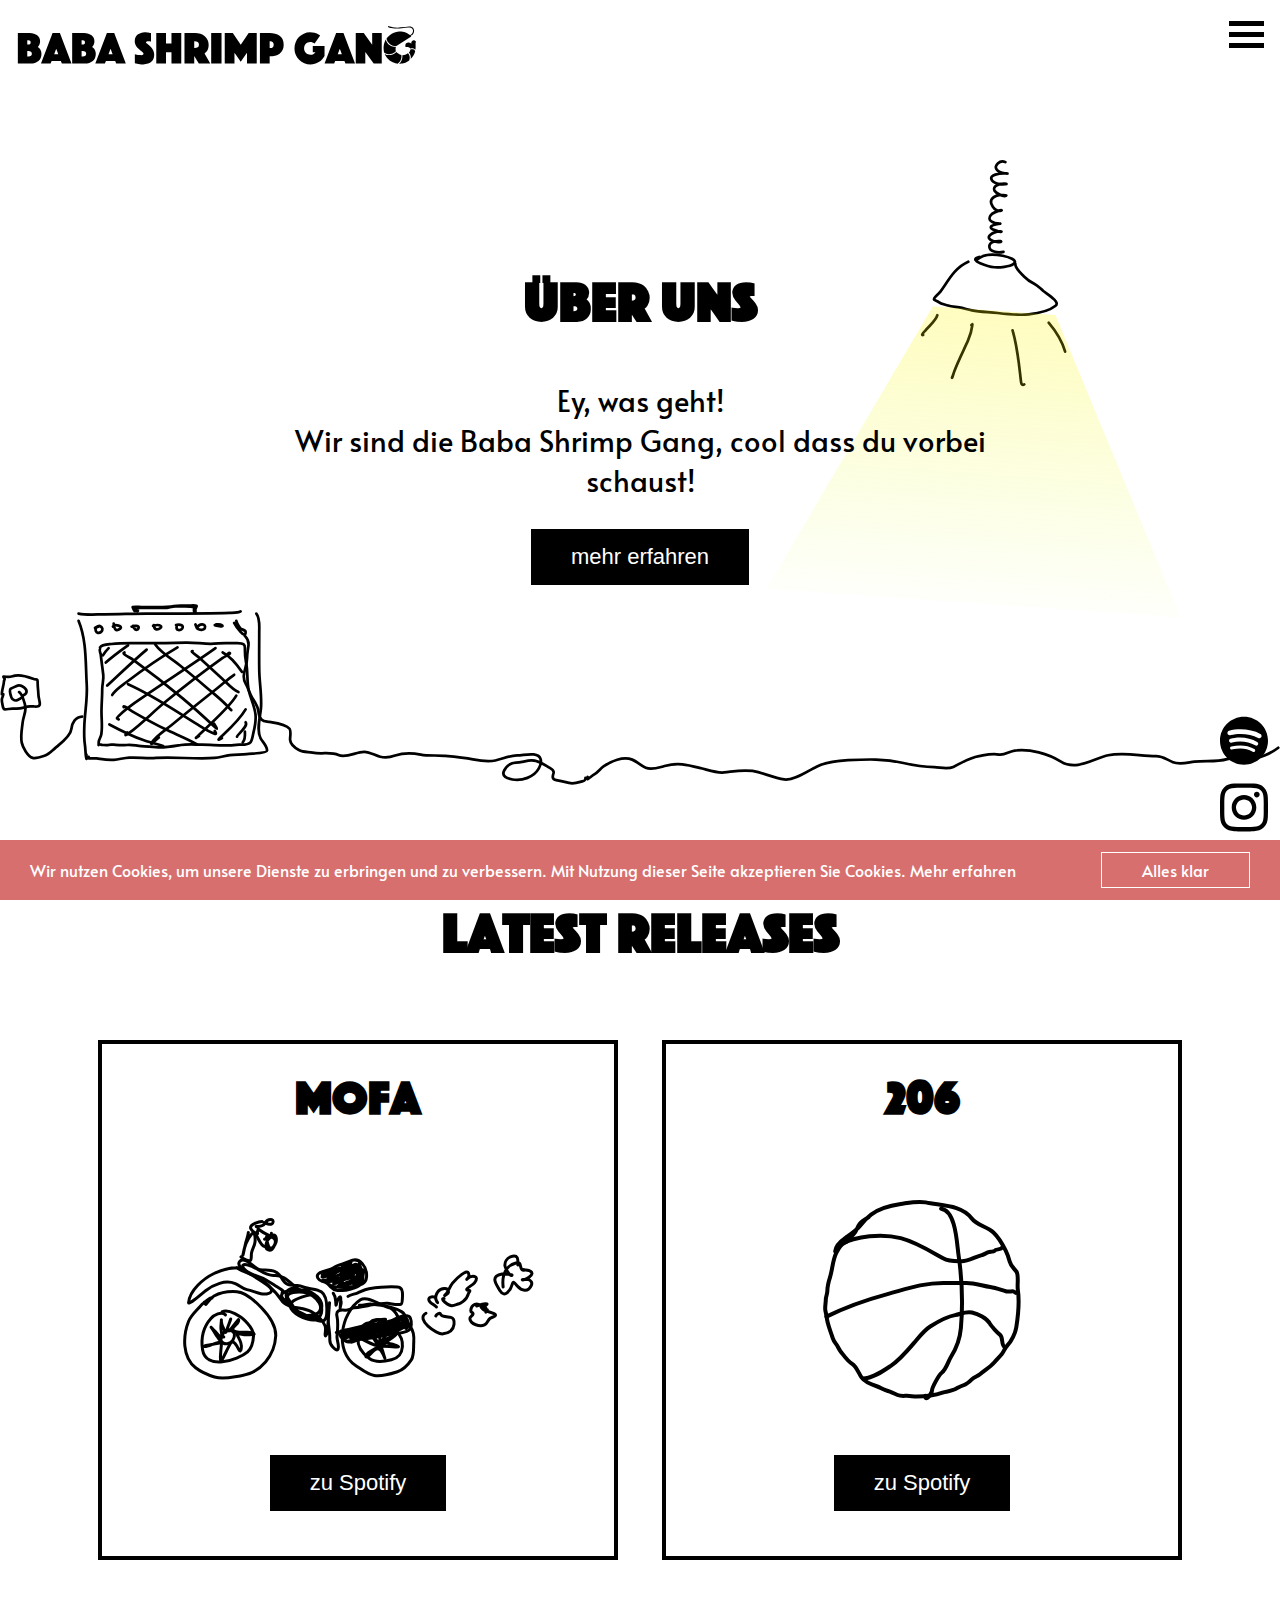
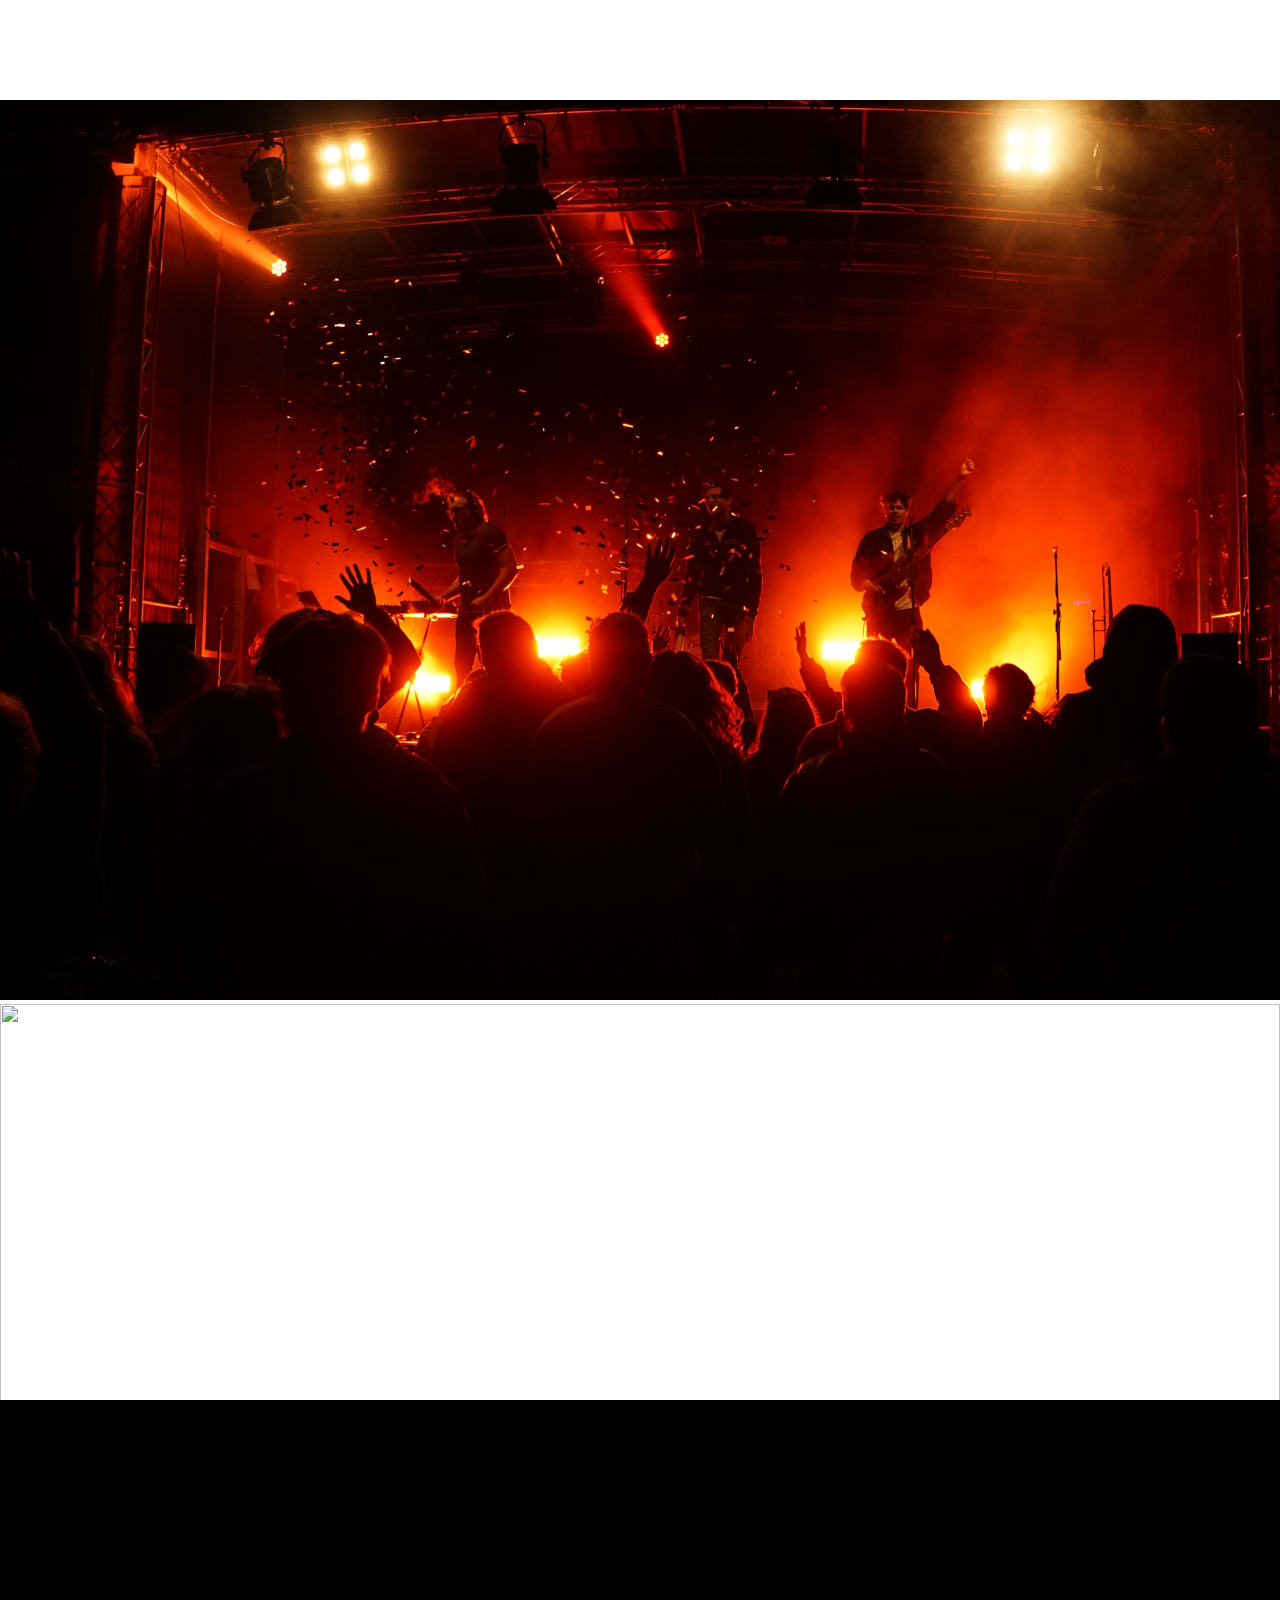
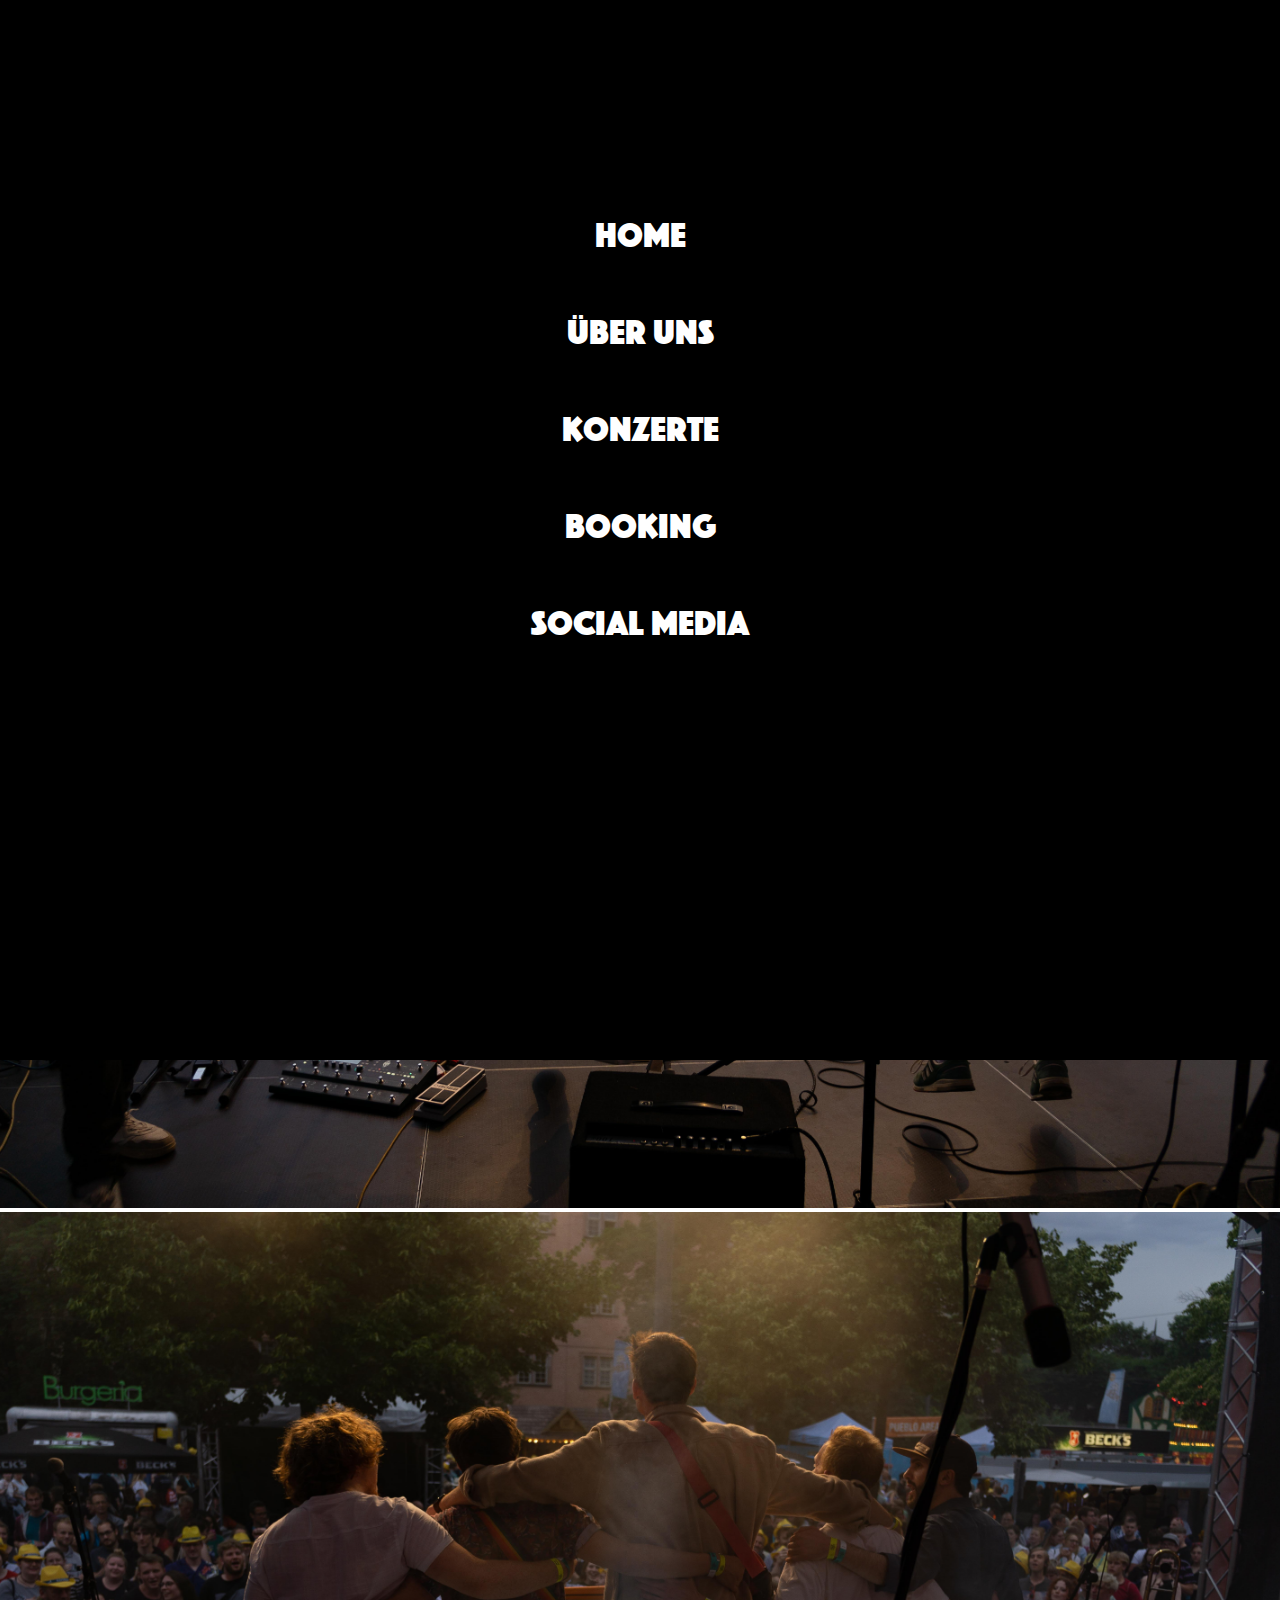
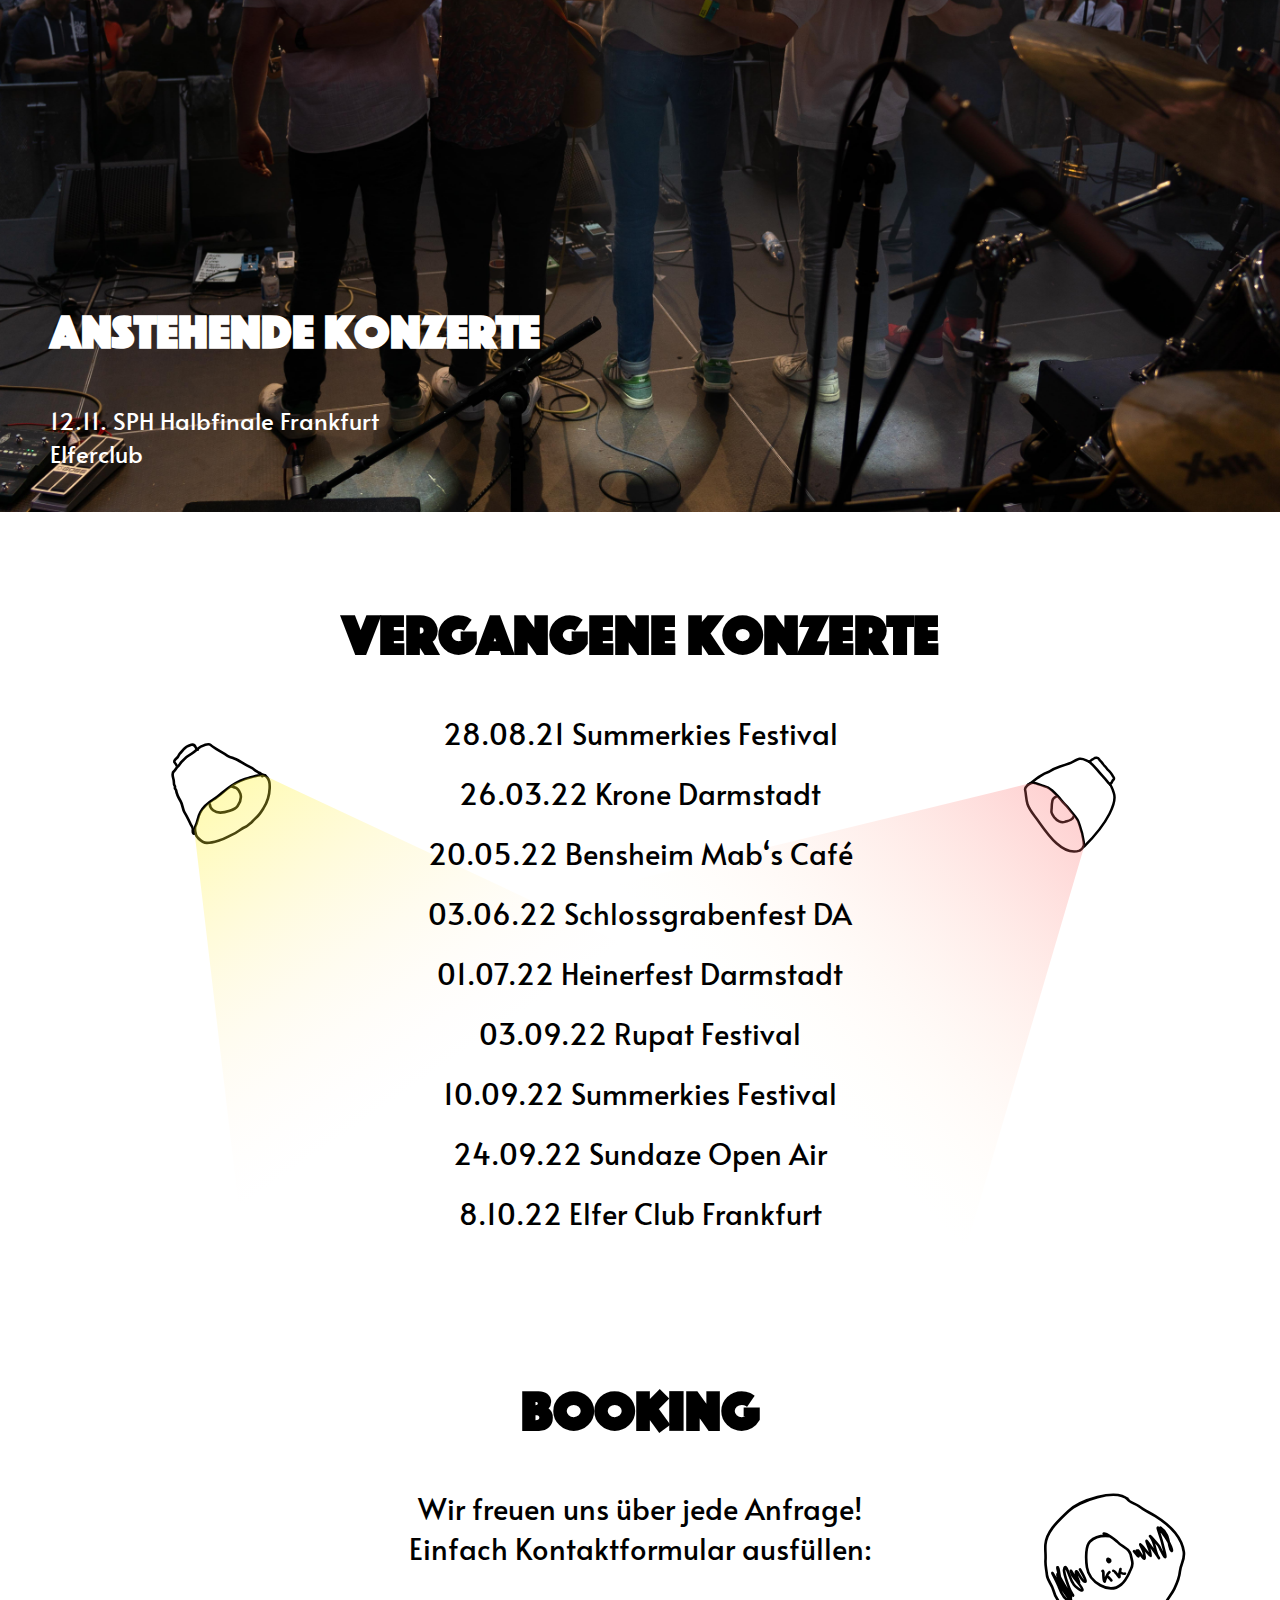
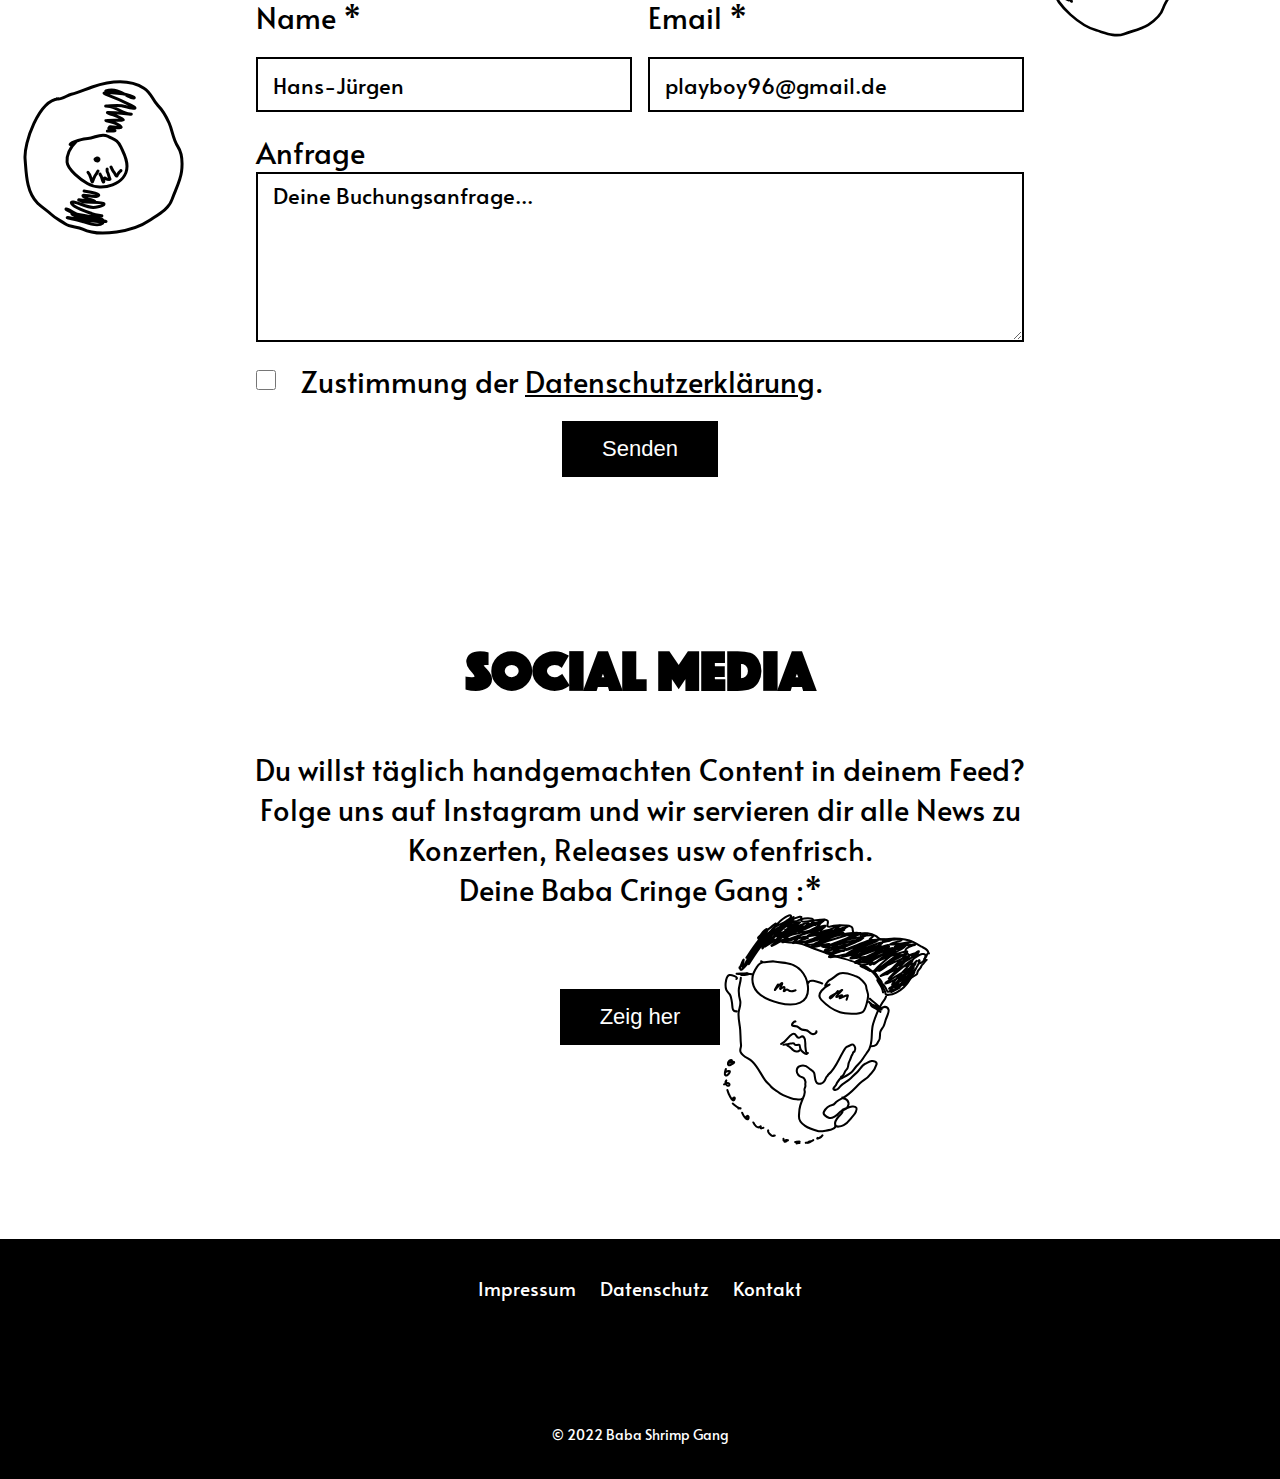
==== commit b6c9d243: "update" ====
--- a/index.html
+++ b/index.html
@@ -127,15 +127,15 @@
             <h2>Vergangene Konzerte</h2>
             <div class="ul-parent">
                 <ul>
-                    <li>26.03. Krone Darmstadt</li>
-                    <li>20.05. Bensheim Mab‘s Café</li>
-                    <li>03.06. Schlossgrabenfest DA</li>
-                    <li>18.06. Jugendkirchentag Gernsheim</li>
-                    <li>1.07. Heinerfest Darmstadt</li>
-                    <li>3.09. Rupat Festival</li>
-                    <li>10.09. Summerkies Festival</li>
-                    <li>24.09. Sundaze Open Air</li>
-                    <li>8.10. Elfer Club Frankfurt</li>
+                    <li>28.08.21 Summerkies Festival</li>
+                    <li>26.03.22 Krone Darmstadt</li>
+                    <li>20.05.22 Bensheim Mab‘s Café</li>
+                    <li>03.06.22 Schlossgrabenfest DA</li>
+                    <li>01.07.22 Heinerfest Darmstadt</li>
+                    <li>03.09.22 Rupat Festival</li>
+                    <li>10.09.22 Summerkies Festival</li>
+                    <li>24.09.22 Sundaze Open Air</li>
+                    <li>8.10.22 Elfer Club Frankfurt</li>
                 </ul>
                 <img class="scheinwerfer-gelb" src="assets/scheinwerfer-gelb.svg" alt="">
                 <img class="scheinwerfer-rot" src="assets/scheinwerfer-rot.svg" alt="">
@@ -243,9 +243,10 @@
         <div class="social-media overflow" id="social-media">
             <div class="textbox-social page-width">
                 <h2>Social media</h2>
-                <p>Du willst heftige Dancemoves sehen und jeden Tag neue Memes?
+                <!--<p>Du willst heftige Dancemoves sehen und jeden Tag neue Memes?
                     Dann solltest du eventuell Julian Bam folgen. Ansonsten ists bei uns aber auch lustig und du bleibst auf dem laufenden!
-                </p>
+                </p>-->
+                <p>Du willst täglich handgemachten Content in deinem Feed? Folge uns auf Instagram und wir servieren dir alle News zu Konzerten, Releases usw ofenfrisch. <br>Deine Baba Cringe Gang :*</p>
                 <div class="instabutton">
                     <img class="social-typ" src="assets/social-typ.svg" alt="">
                     <a href="https://www.instagram.com/shrimp_musik/" class="myButton" target="_blank">Zeig her</a>
--- a/style.css
+++ b/style.css
@@ -575,7 +575,7 @@
 }
 
 .form-check-label {
-    padding-left: 30px;
+    padding-left: 45px;
 }
 
 .form-button {
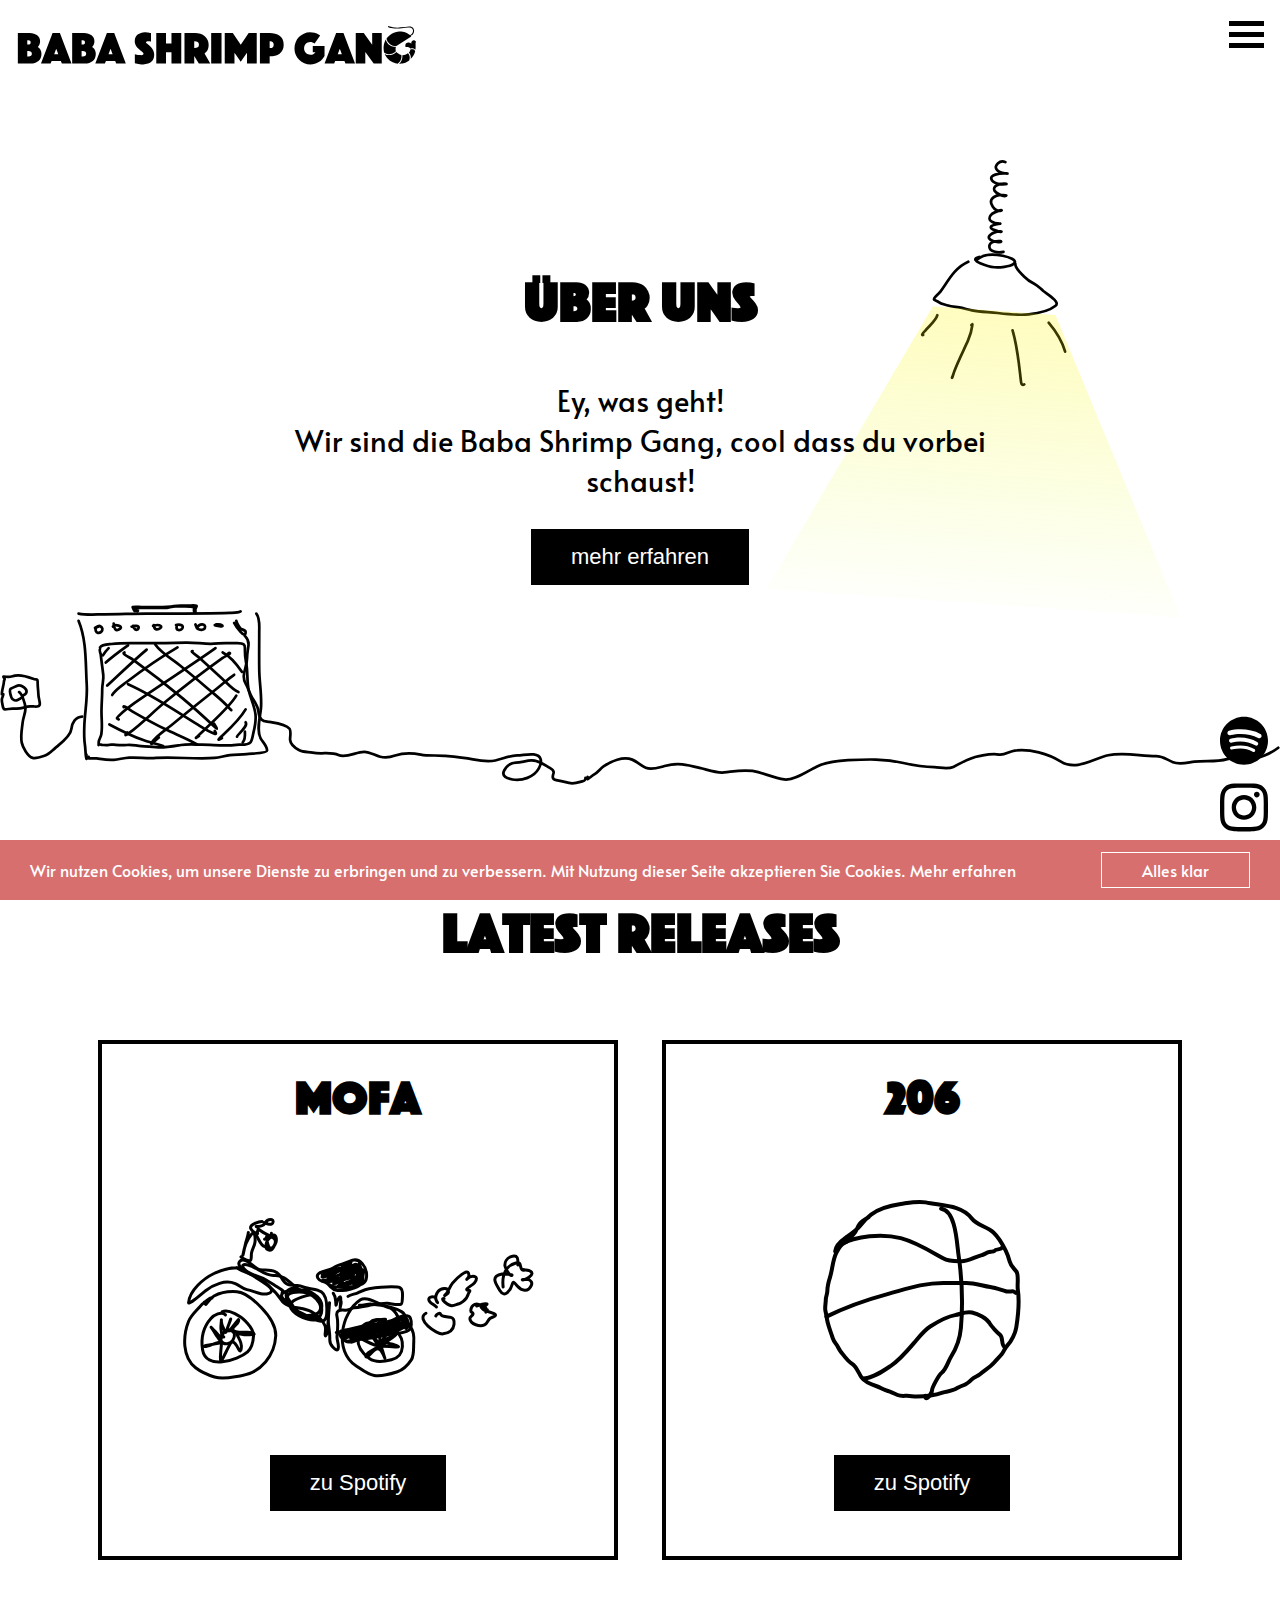
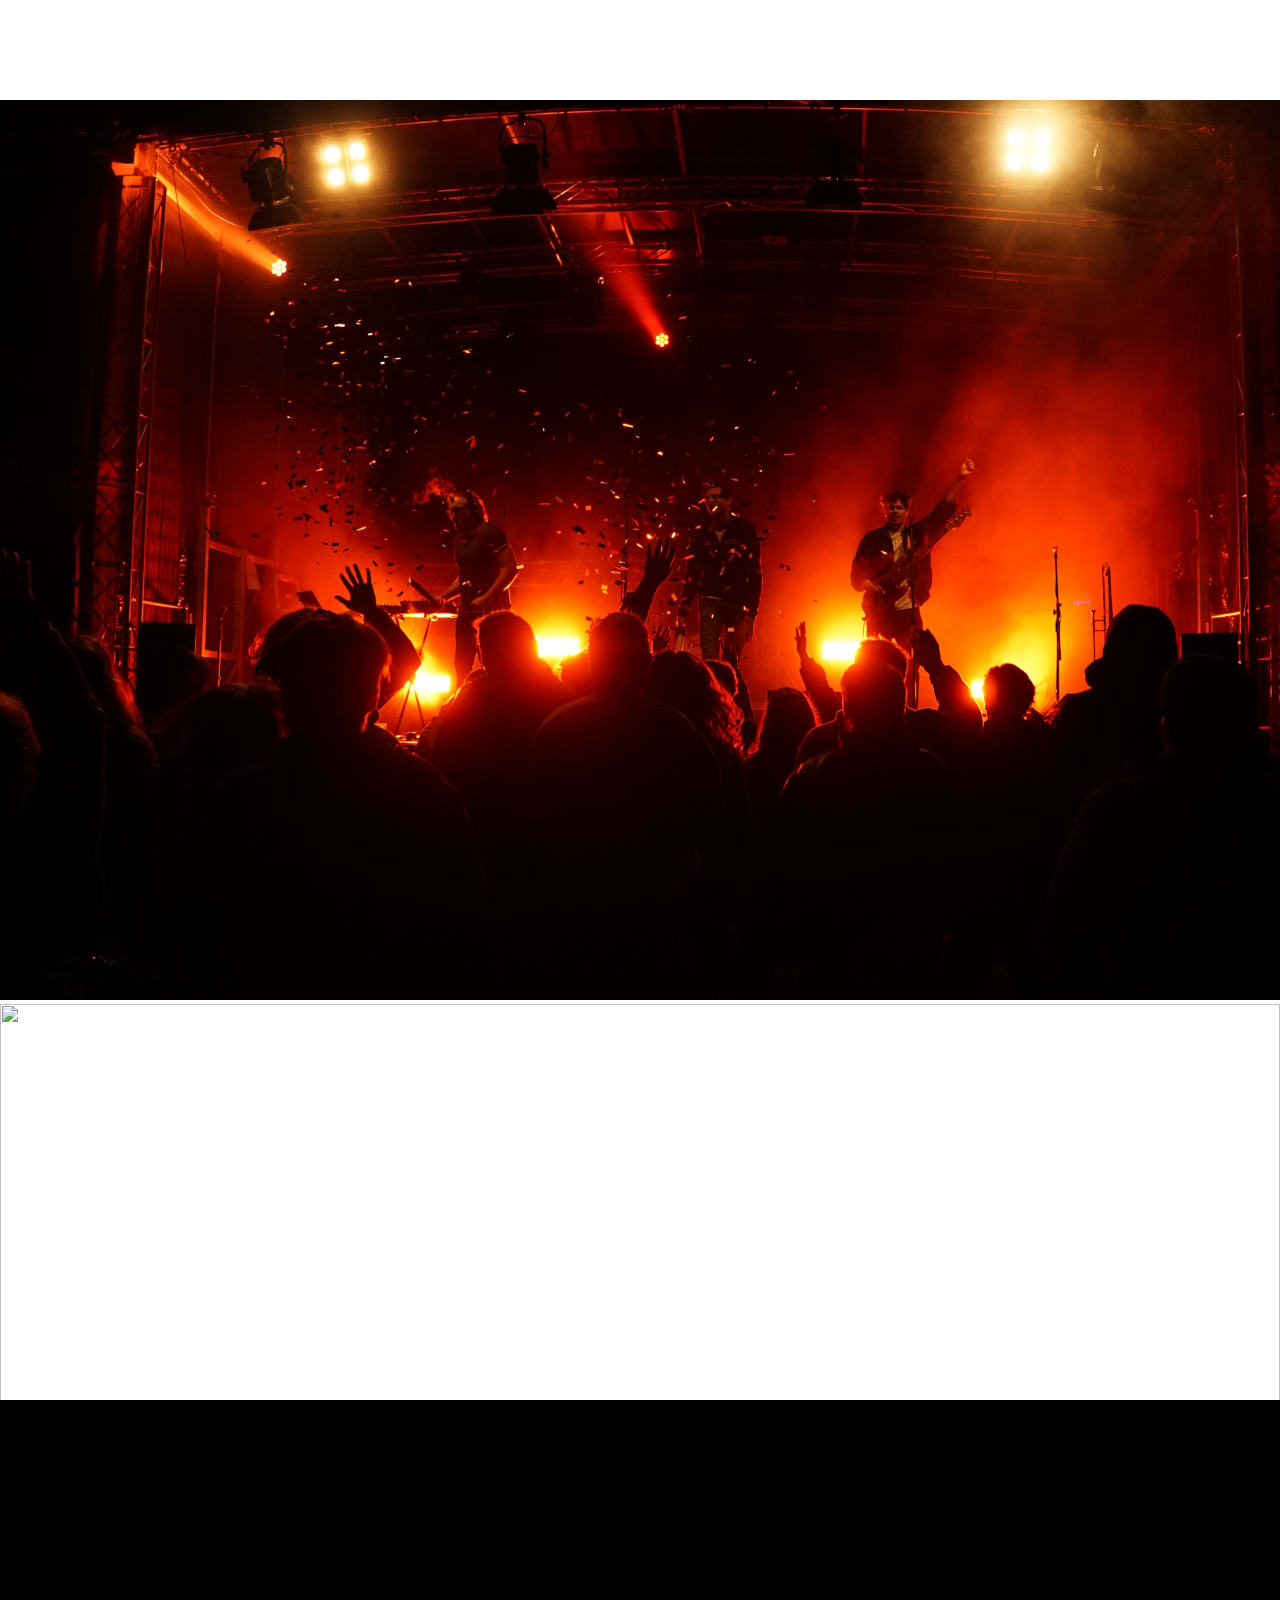
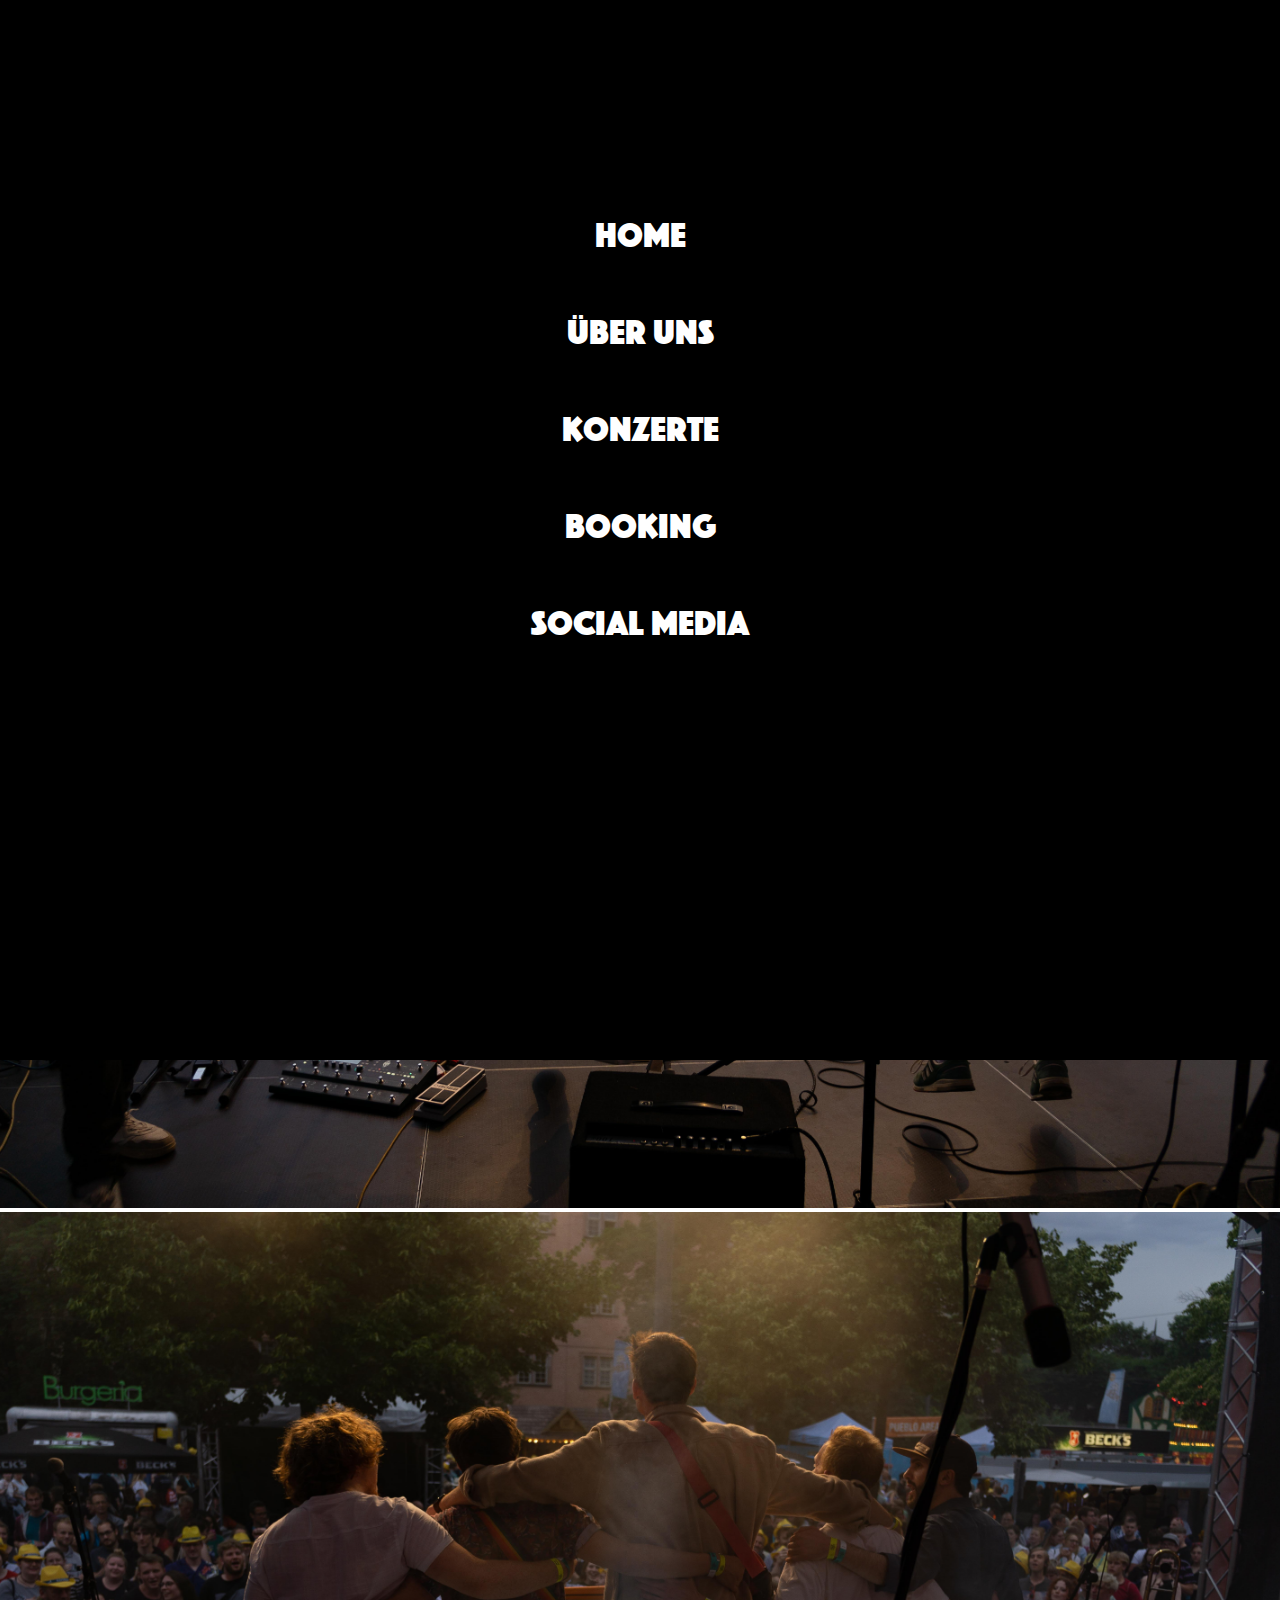
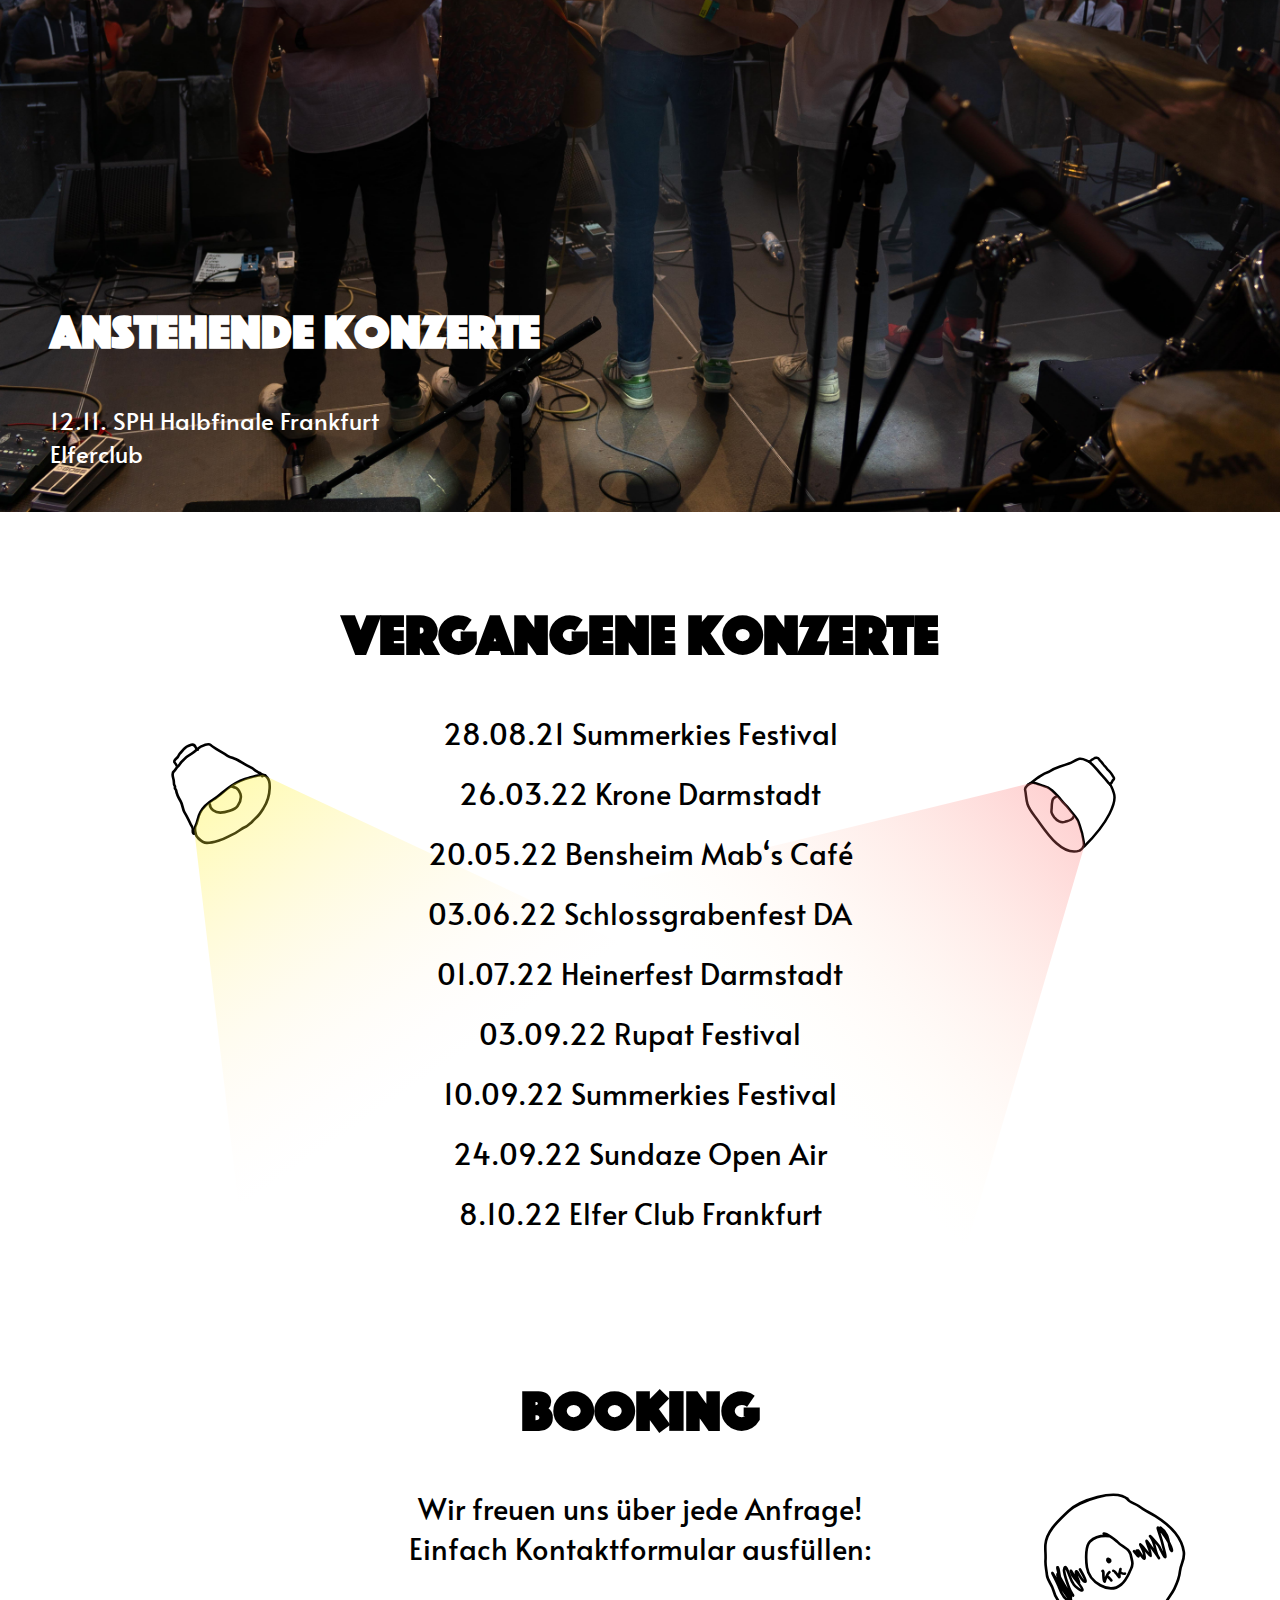
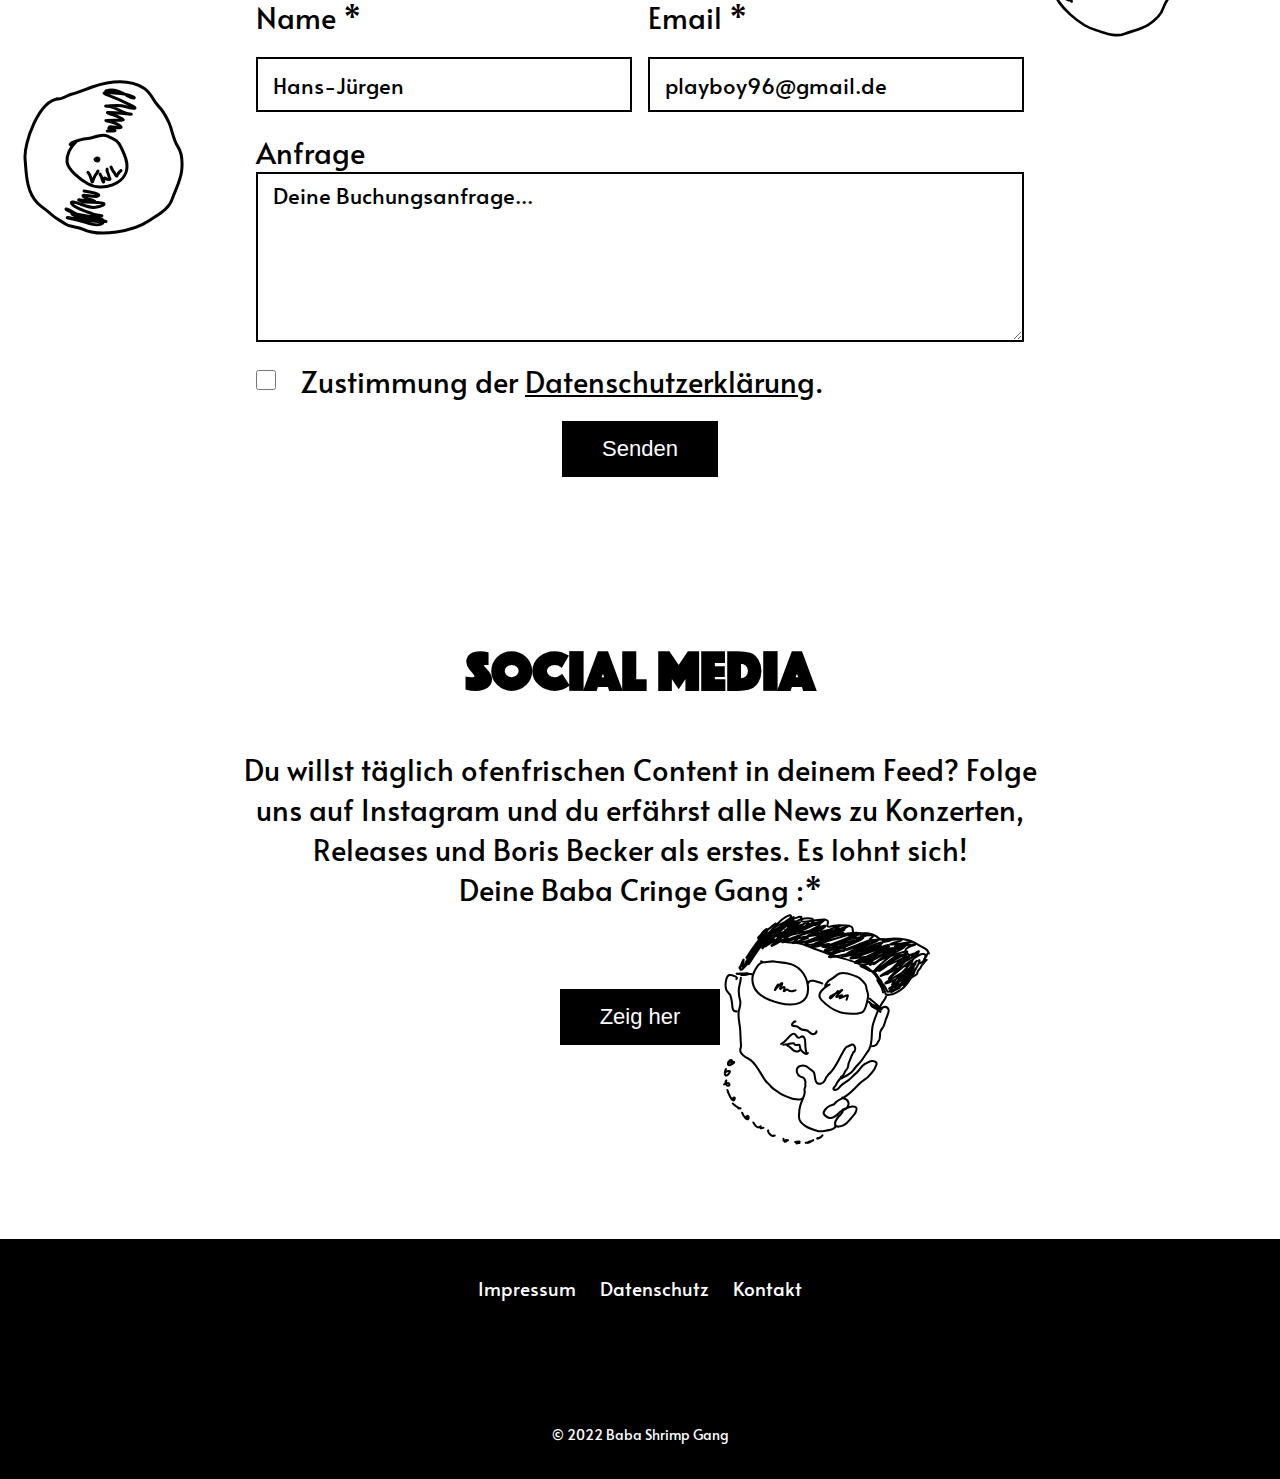
==== commit 169076fa: "update" ====
--- a/index.html
+++ b/index.html
@@ -246,7 +246,7 @@
                 <!--<p>Du willst heftige Dancemoves sehen und jeden Tag neue Memes?
                     Dann solltest du eventuell Julian Bam folgen. Ansonsten ists bei uns aber auch lustig und du bleibst auf dem laufenden!
                 </p>-->
-                <p>Du willst täglich handgemachten Content in deinem Feed? Folge uns auf Instagram und wir servieren dir alle News zu Konzerten, Releases usw ofenfrisch. <br>Deine Baba Cringe Gang :*</p>
+                <p>Du willst täglich ofenfrischen Content in deinem Feed? Folge uns auf Instagram und du erfährst alle News zu Konzerten, Releases und Boris Becker als erstes. Es lohnt sich! <br>Deine Baba Cringe Gang :*</p>
                 <div class="instabutton">
                     <img class="social-typ" src="assets/social-typ.svg" alt="">
                     <a href="https://www.instagram.com/shrimp_musik/" class="myButton" target="_blank">Zeig her</a>
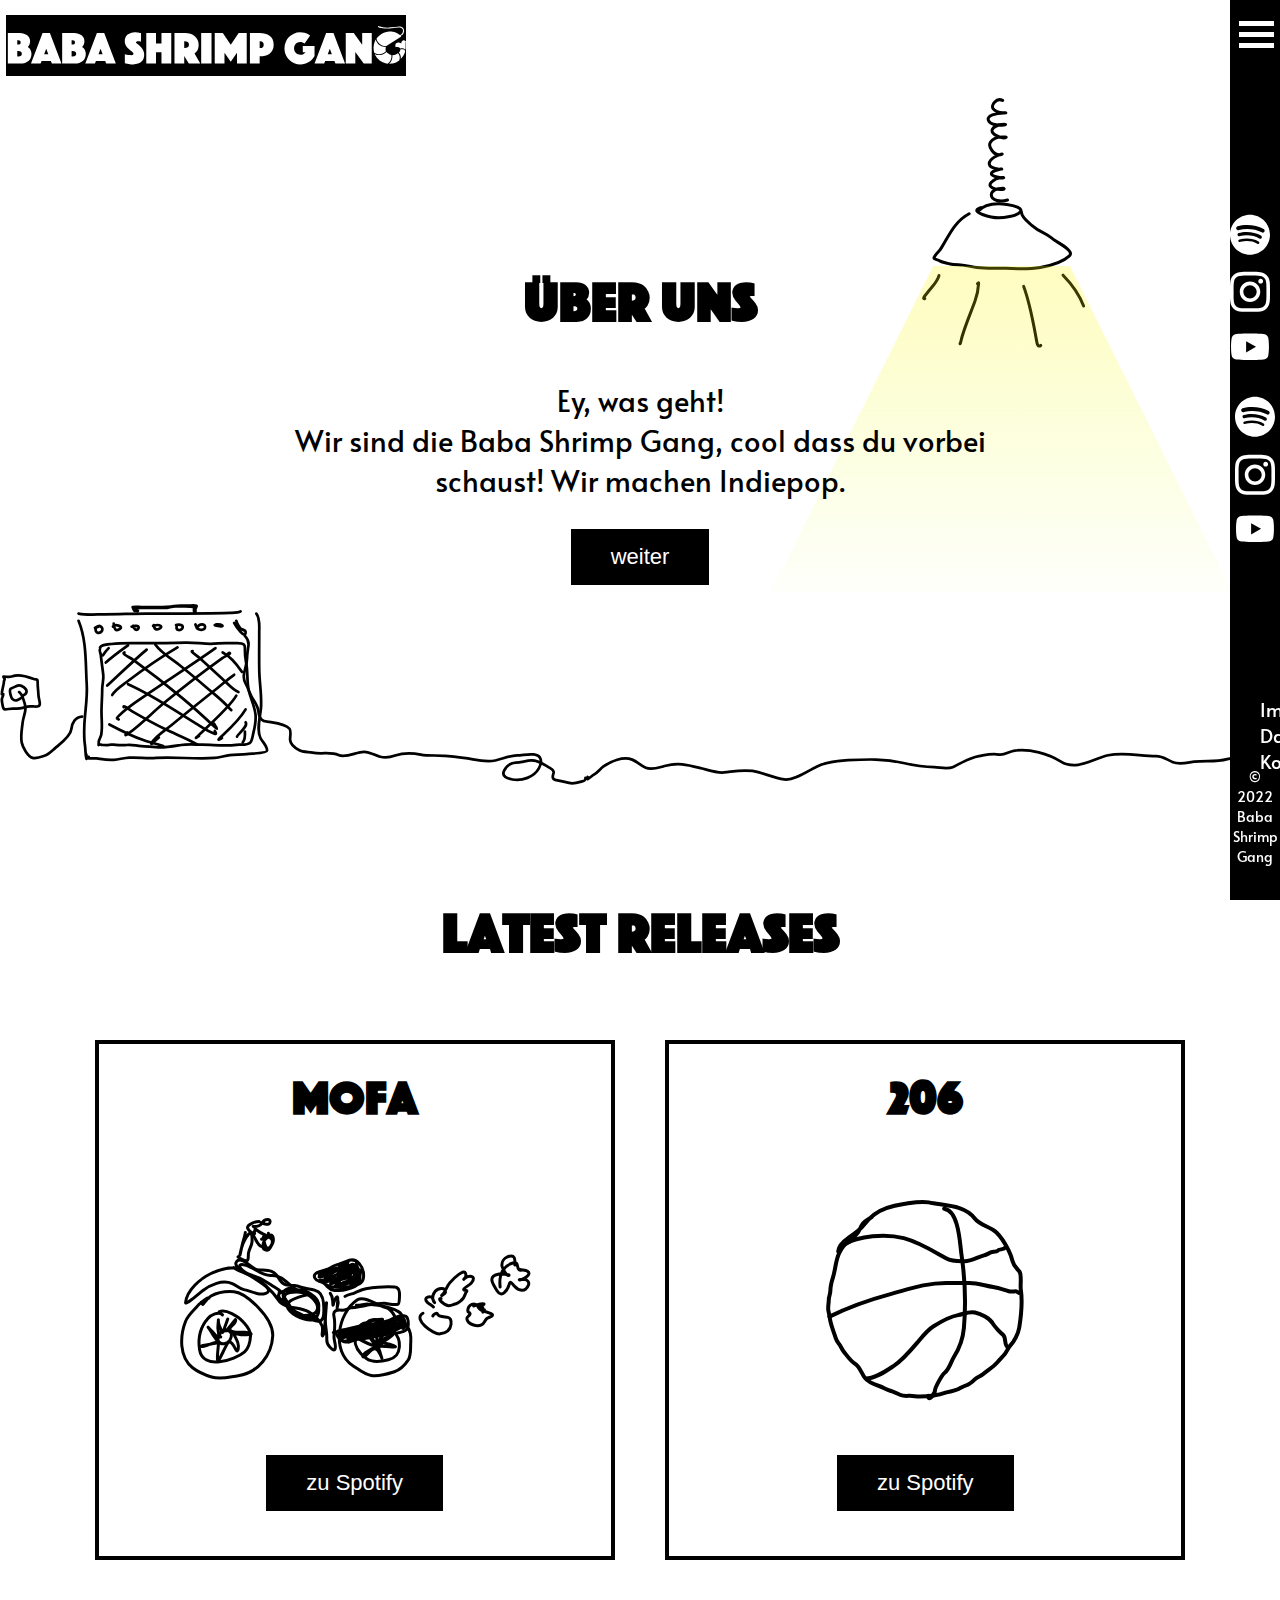
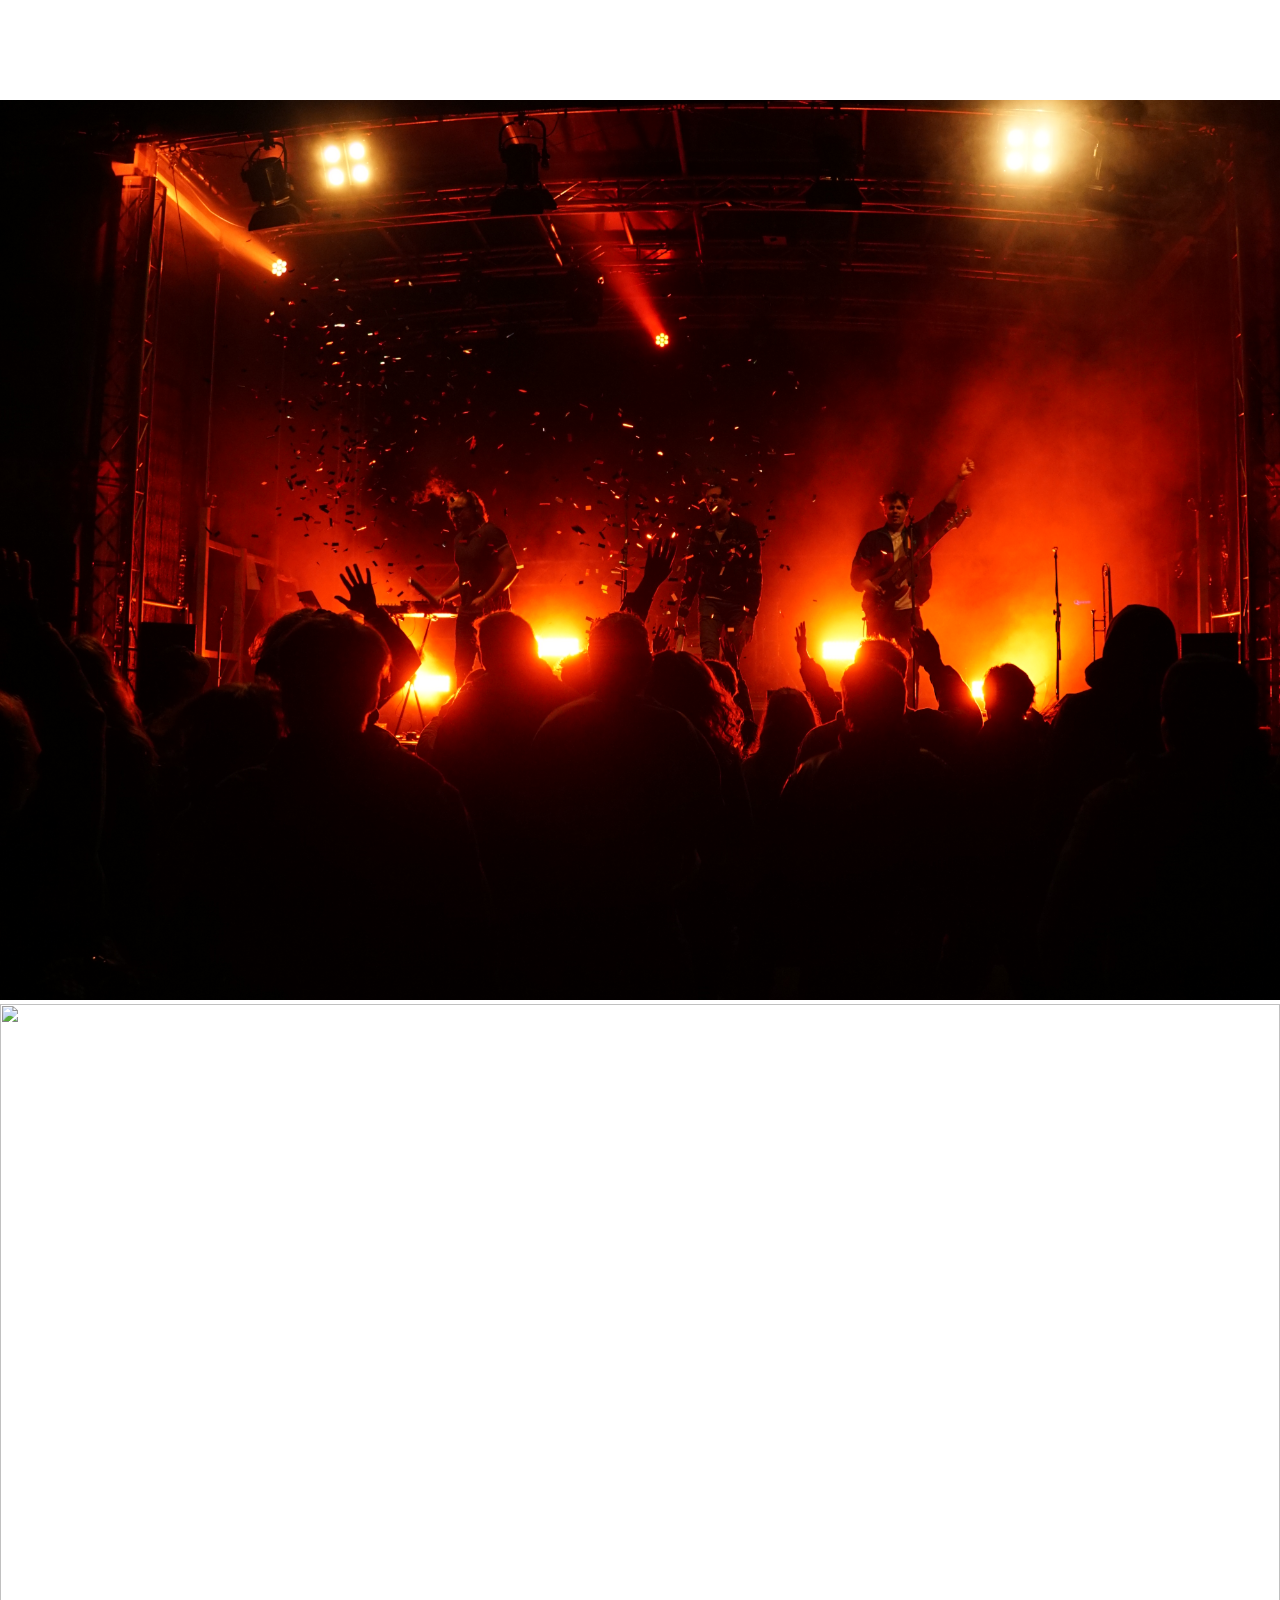
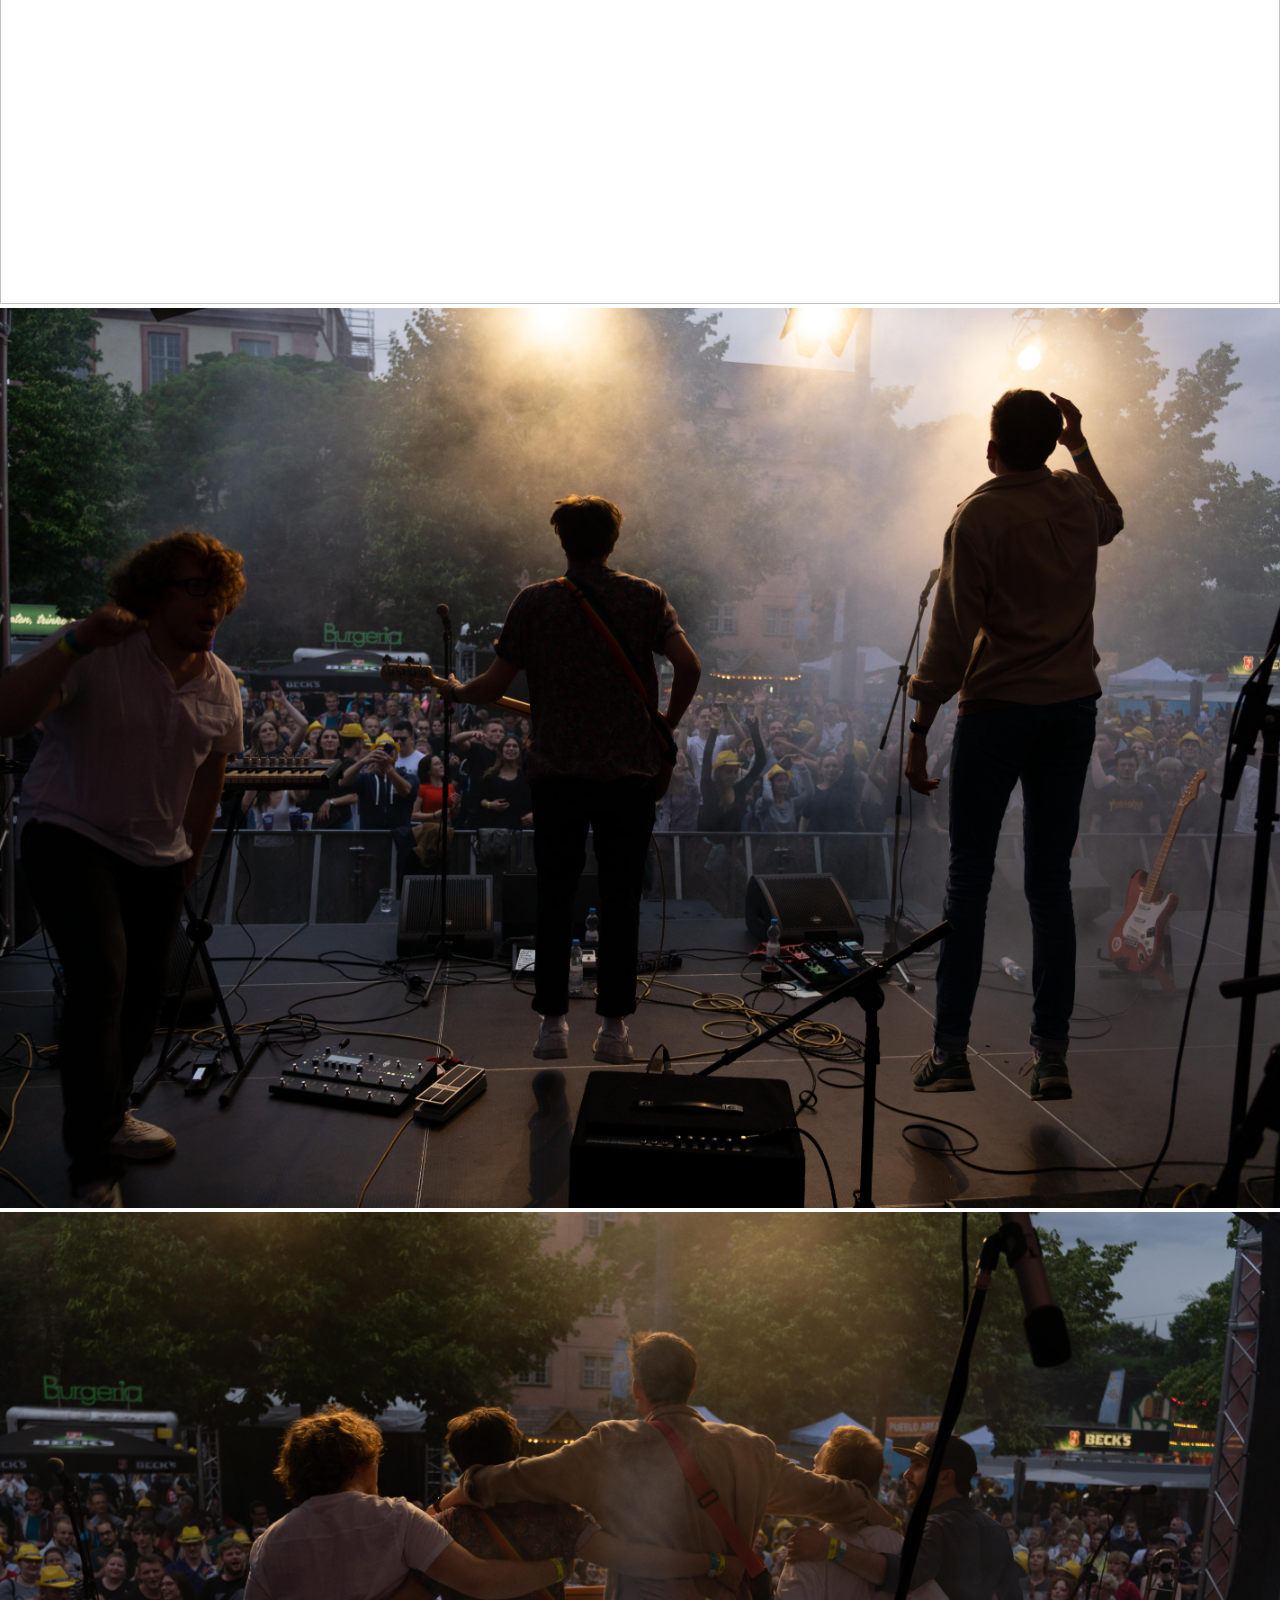
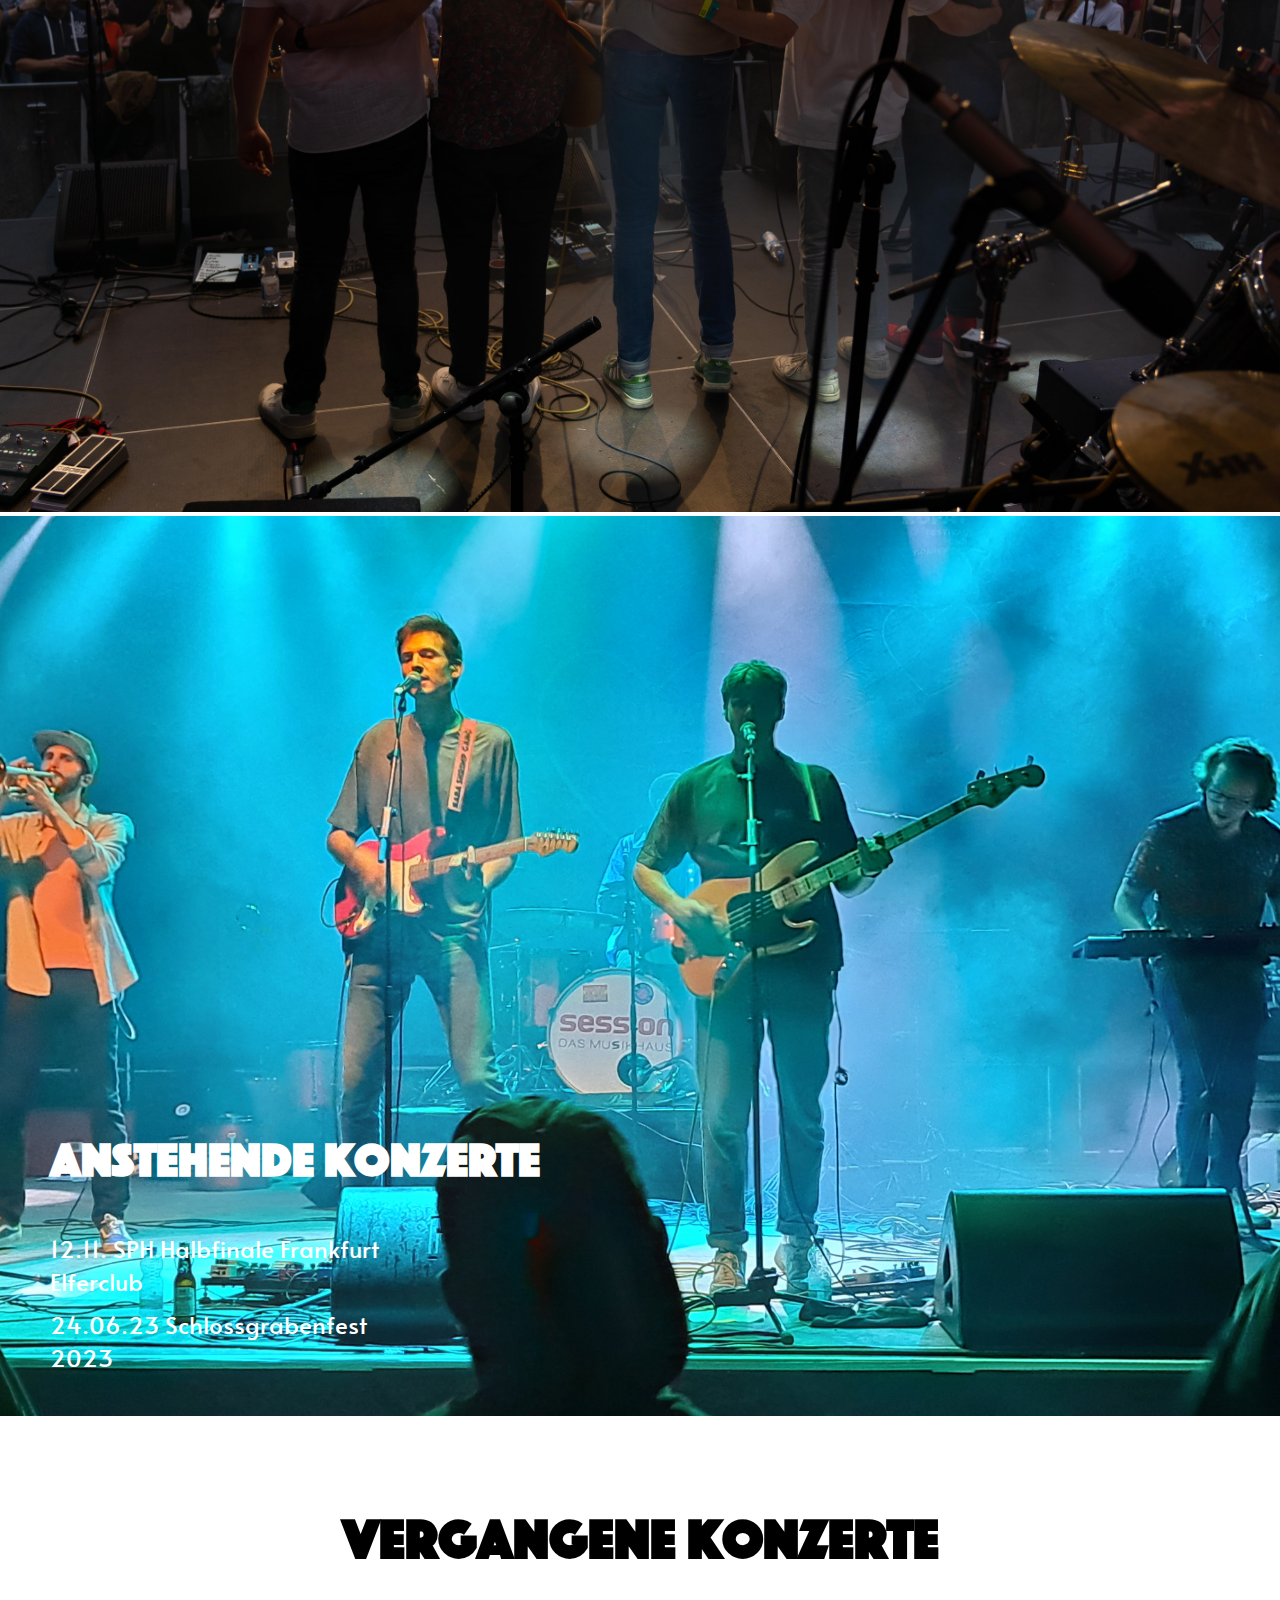
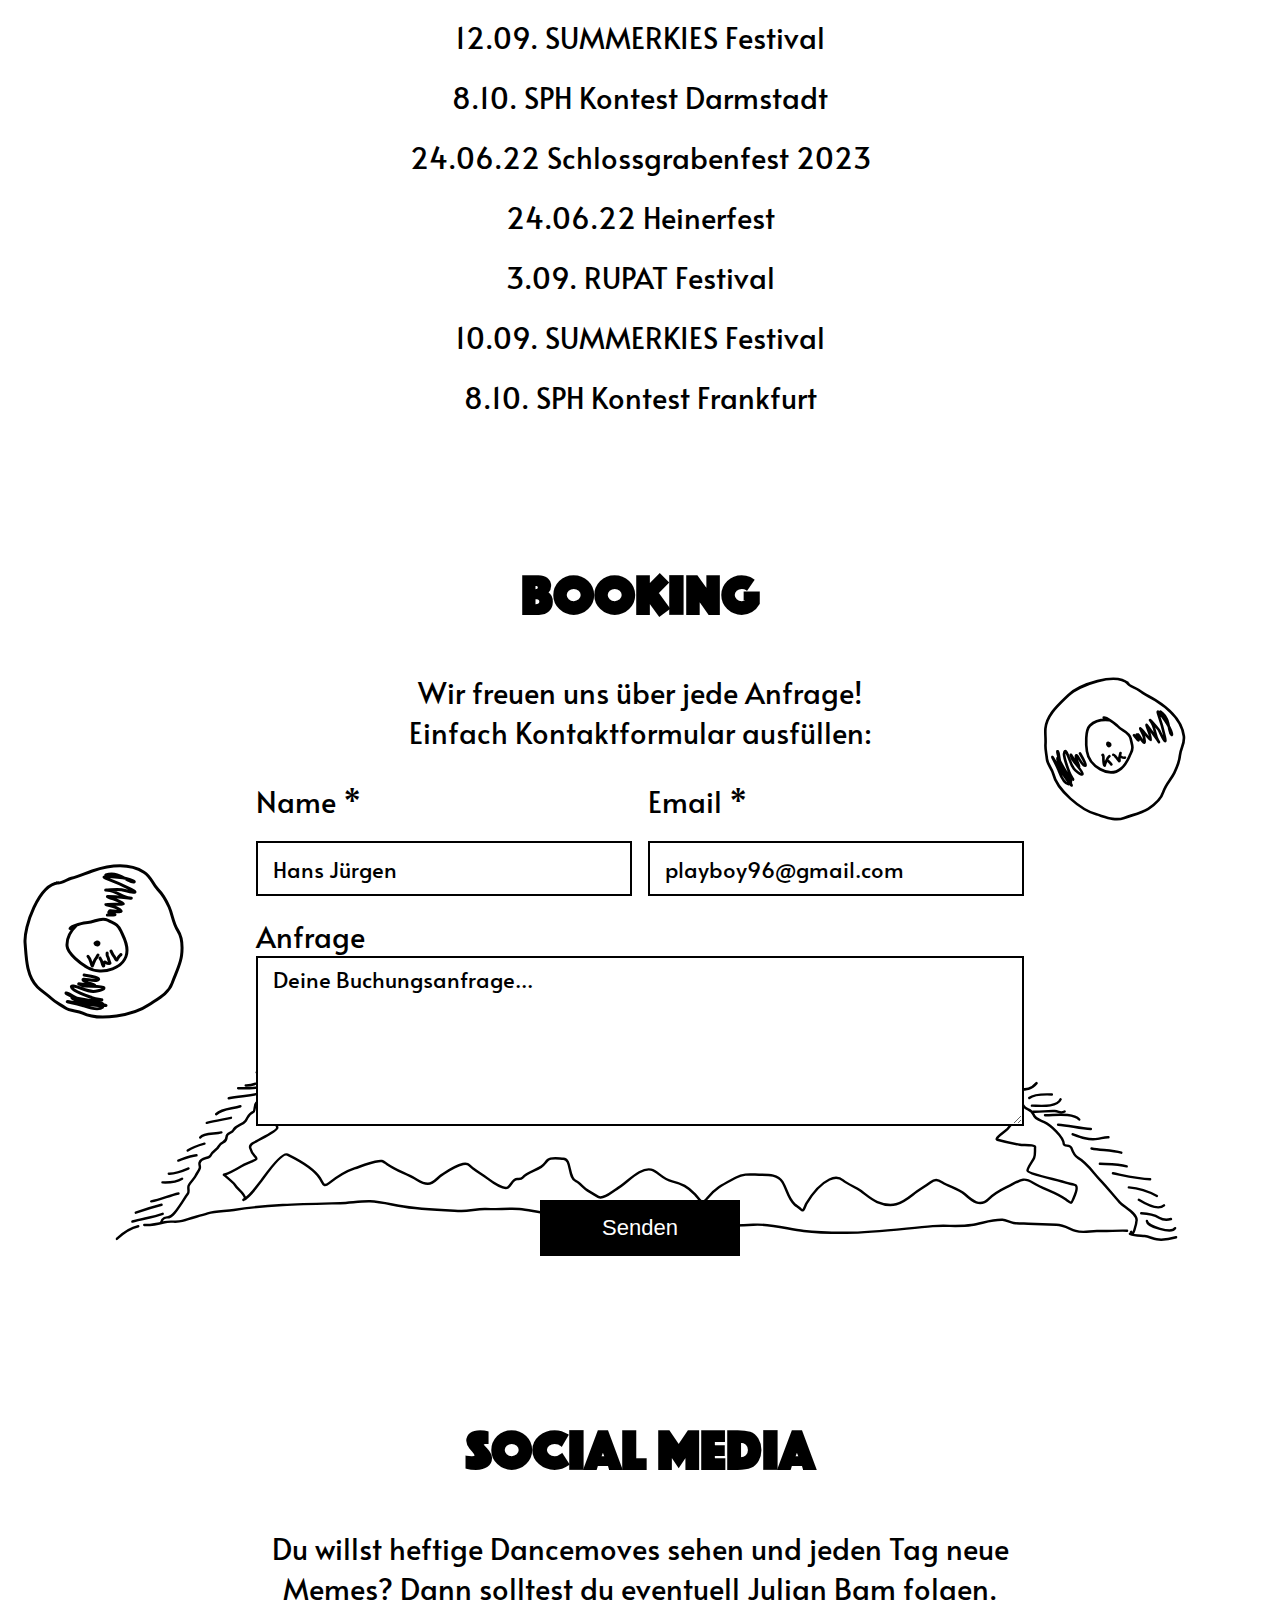
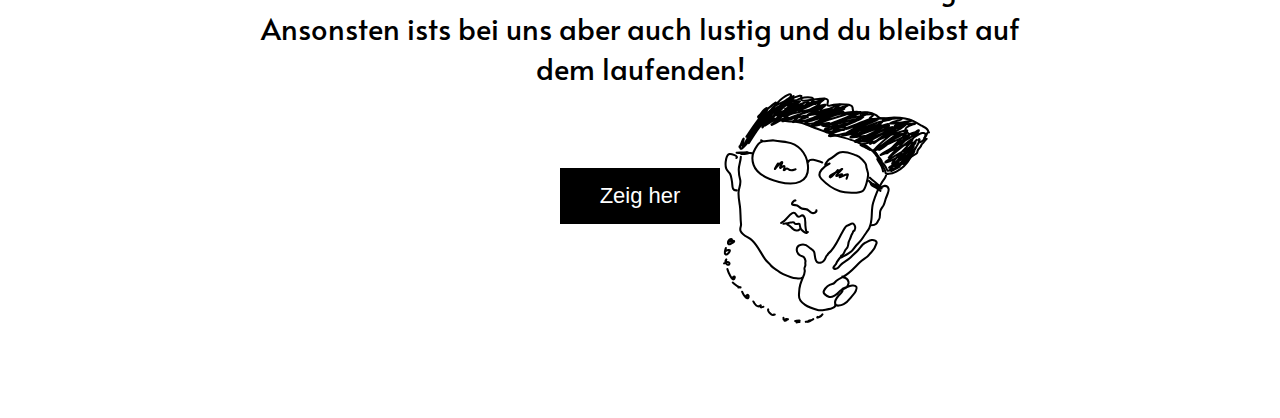
==== commit 2424b944: "update" ====
--- a/index.html
+++ b/index.html
@@ -6,13 +6,11 @@
     <meta name="viewport" content="width=device-width, initial-scale=1.0">
     <title>Baba Shrimp Gang</title>
 
-    <link rel="icon" type="image/png" sizes="32x32" href="assets/favicon.png">
     <link rel="stylesheet" type="text/css" href="/slick/slick.css"/>
     <link rel="stylesheet" type="text/css" href="/slick/slick-theme.css"/>
     <link rel="stylesheet" href="https://cdnjs.cloudflare.com/ajax/libs/slick-carousel/1.8.1/slick.css" integrity="sha512-wR4oNhLBHf7smjy0K4oqzdWumd+r5/+6QO/vDda76MW5iug4PT7v86FoEkySIJft3XA0Ae6axhIvHrqwm793Nw==" crossorigin="anonymous" referrerpolicy="no-referrer" />    
     <link rel="stylesheet" href="style.css">
     <!--<link rel="stylesheet" href="https://cdnjs.cloudflare.com/ajax/libs/font-awesome/4.7.0/css/font-awesome.min.css">-->
-
 </head>
 <body>
         <div class="navbar">
@@ -31,7 +29,11 @@
                 </a>
                 <div id="navbar-collapsed">
                     <div class="collapsed-child" id="navbar-link">
+<<<<<<< Updated upstream
+=======
                         <a class="pagelinks" href="index.html#home" onclick="linkClicked(); burgerIcons()">Home</a>
+                        <a class="pagelinks" href="epk.html" onclick="linkClicked(); burgerIcons()">Presse</a>
+>>>>>>> Stashed changes
                         <a class="pagelinks" href="#ueber-uns" onclick="linkClicked(); burgerIcons()">über uns</a>
                         <a class="pagelinks" href="#konzerte" onclick="linkClicked(); burgerIcons()">konzerte</a>
                         <a class="pagelinks" href="#booking" onclick="linkClicked(); burgerIcons()">booking</a>
@@ -63,8 +65,8 @@
                 <div class="item"><h3><a href="">booking</a></h3></div>-->
         </div>
     <div class="main-content">
-        <div class="hero" id="home">
-            <div class="hero-image overflow">
+        <div class="hero">
+            <div class="hero-image">
                 <img src="assets/hero-image.png" alt="">
             </div>
         </div>
@@ -73,9 +75,9 @@
             <img class="amp" src="assets/amp.svg" alt="">
             <div class="textbox-ueber-uns  page-width">
                 <h2>Über uns</h2>
-                <p>Ey, was geht!<br>Wir sind die Baba Shrimp Gang, cool dass du vorbei schaust!
+                <p>Ey, was geht!<br>Wir sind die Baba Shrimp Gang, cool dass du vorbei schaust! Wir machen Indiepop.
                 </p>
-                <a href="ueber-uns.html" class="myButton">mehr erfahren</a>
+                <a href="#releases" class="myButton">weiter</a>
             </div>
         </div>
         <div class="releases" id="releases">
@@ -86,14 +88,14 @@
                         <h3>mofa</h3>
                         <img class="mofa" src="assets/mofa.svg" alt="">
                         <div class="btn">
-                            <a href="https://open.spotify.com/track/7qeDTNH9fL8IuSDXieWs3x?si=15bc0dc3304c47fd" class="myButton spotify-button" target="_blank">zu Spotify</a>
+                            <a href="https://open.spotify.com/track/7qeDTNH9fL8IuSDXieWs3x?si=15bc0dc3304c47fd" class="myButton spotify-button">zu Spotify</a>
                         </div>
                     </div>
                     <div class="box-2">
                         <h3>206</h3>
                         <img class="206" src="assets/206.svg" alt="">
                         <div class="btn">
-                            <a href="https://open.spotify.com/track/4pZIgDi181S7nrPXJpNeOd?si=3863a94f3d2246e0" class="myButton spotify-button" target="_blank">zu Spotify</a>
+                            <a href="https://open.spotify.com/track/4pZIgDi181S7nrPXJpNeOd?si=3863a94f3d2246e0" class="myButton spotify-button">zu Spotify</a>
                         </div>
                     </div>
                 </div>
@@ -105,6 +107,7 @@
                 <div class="ul-parent">
                     <ul>
                         <li>12.11. SPH Halbfinale Frankfurt Elferclub</li>
+                        <li>24.06.23 Schlossgrabenfest 2023</li>
                     </ul>
                 </div>
             </div>
@@ -120,6 +123,9 @@
                 </div>
                 <div class="slider-child">
                     <img src="assets/DSC05172 (1).jpg" alt="">
+                </div>
+                <div class="slider-child">
+                    <img src="assets/20220903_221830.JPG" alt="">
                 </div>
             </div>
         </div>
@@ -127,163 +133,156 @@
             <h2>Vergangene Konzerte</h2>
             <div class="ul-parent">
                 <ul>
-                    <li>28.08.21 Summerkies Festival</li>
-                    <li>26.03.22 Krone Darmstadt</li>
-                    <li>20.05.22 Bensheim Mab‘s Café</li>
-                    <li>03.06.22 Schlossgrabenfest DA</li>
-                    <li>01.07.22 Heinerfest Darmstadt</li>
-                    <li>03.09.22 Rupat Festival</li>
-                    <li>10.09.22 Summerkies Festival</li>
-                    <li>24.09.22 Sundaze Open Air</li>
-                    <li>8.10.22 Elfer Club Frankfurt</li>
+                    <li>12.09. SUMMERKIES Festival</li>
+                    <li>8.10. SPH Kontest Darmstadt</li>
+                    <li>24.06.22 Schlossgrabenfest 2023</li>
+                    <li>24.06.22 Heinerfest</li>
+                    <li>3.09. RUPAT Festival</li>
+                    <li>10.09. SUMMERKIES Festival</li>
+                    <li>8.10. SPH Kontest Frankfurt</li>
                 </ul>
-                <img class="scheinwerfer-gelb" src="assets/scheinwerfer-gelb.svg" alt="">
-                <img class="scheinwerfer-rot" src="assets/scheinwerfer-rot.svg" alt="">
-            </div>
-        </div>
-        <div class="overflow">
-            <div class="kontaktformular" id="booking">
-                <h2 class="headline">Booking</h2>
-                <div class="text-center">
-                    <p>Wir freuen uns über jede Anfrage! <br>Einfach Kontaktformular ausfüllen:
-                    </p>
-                </div>
-                <svg class="kk" width="217" height="218" viewBox="0 0 217 218" fill="none" xmlns="http://www.w3.org/2000/svg">
-                    <path d="M124.625 36.3922C110.534 22.4859 68.4749 37.9584 56.8996 49.3219C46.4771 59.5537 32.4391 71.2687 31.0219 86.8342C30.4882 92.6955 31.505 98.7288 31.0837 104.577C30.6477 110.627 32.1416 115.481 32.6681 121.385C33.2576 127.996 38.3574 132.099 39.8134 138.301C44.1506 156.777 71.0425 179.044 88.5468 183.97C98.4963 186.77 109.453 192.002 120.043 188.036C128.768 184.77 139.21 182.784 147.223 177.672C154.003 173.346 161.795 166.436 164.233 158.613C166.883 150.107 172.923 144.686 176.675 137.083C179.816 130.72 182.372 124.512 183.017 117.432C183.809 108.729 188.635 104.592 187.415 95.4386C185.055 77.7267 169.464 63.718 155.288 54.8804C149.021 50.9736 142.133 48.0086 136.318 43.4935C132.907 40.8453 124.532 38.9634 123.654 35.2215" stroke="black" stroke-width="3" stroke-linecap="round"/>
-                    <path d="M103.15 77.484C95.1071 76.6387 87.552 77.5661 81.358 83.5883C75.871 88.9232 76.8089 105.608 77.9158 112.847C80.4328 129.308 102.675 143.773 116.486 132.311C122.603 127.234 124.094 122.144 127.439 115.234C130.961 107.96 128.723 105.515 127.307 98.3709C125.737 90.4557 117.002 89.4772 112.818 84.4363C110.438 81.5685 99.7467 74.0392 96.9161 74.6703" stroke="black" stroke-width="3" stroke-linecap="round"/>
-                    <path d="M160.965 67.869C168.574 72.8884 169.66 79.9635 171.209 88.5117C172.218 94.0769 175.776 97.4665 172.841 89.5411C169.982 81.8196 155.538 61.9105 158.252 69.6868C161.264 78.3138 163.978 87.7102 165.969 96.6529C168.76 109.193 161.304 92.7403 159.742 89.6857C158.447 87.1513 145.386 72.5814 150.296 79.1066C155.302 85.7587 154.251 94.4344 158.539 101.085C162.555 107.315 150.292 88.7386 145.56 83.0371C144.305 81.5248 148.022 90.7492 148.604 92.8621C151.732 104.211 149.633 99.9909 143.793 92.9544C137.382 85.2296 136.358 84.0087 141.312 93.713C142.378 95.7999 145.225 107.624 140.601 101.021C126.345 80.661 148.928 111.188 135.637 95.1729C132.088 90.8969 135.747 98.3262 136.194 100.128C136.597 101.751 132.181 95.8278 131.139 94.5718" stroke="black" stroke-width="3" stroke-linecap="round"/>
-                    <path d="M70.0641 115.09C70.8209 116.5 80.7173 132.628 74.1708 128.29C70.603 125.926 65.2126 112.153 65.4646 119.13C65.5932 122.694 72.1181 134.334 67.0818 128.265C64.3717 125 56.6885 109.12 61.067 120.885C62.1526 123.802 73.7455 136.104 72.983 138.304C71.9691 141.23 63.4979 132.894 63.1928 132.496C58.914 126.921 58.1563 120.076 54.8788 114.094C52.5474 109.838 51.8926 115.613 52.1564 117.468C53.0111 123.476 55.4977 129.779 57.5966 135.468C60.3843 143.025 67.0068 149.774 56.7759 139.271C51.8092 134.172 43.7089 114.668 44.6301 121.707C45.8388 130.945 56.542 136.617 59.3905 145.349C62.9174 156.16 46.3335 125.786 44.6561 114.552C44.0452 110.46 45.7392 113.982 45.992 115.896C46.824 122.193 47.6412 127.617 50.5681 133.387C53.4864 139.141 63.787 155.438 59.6652 150.471C52.5839 141.938 46.8331 132.51 41.247 122.954C34.3115 111.091 44.4066 130.145 45.7519 133.706C47.6215 138.655 51.1764 149.279 57.1733 149.864" stroke="black" stroke-width="3" stroke-linecap="round"/>
-                    <path d="M102.818 105.172C99.7565 101.484 100.898 107.98 103.623 106.572C104.721 106.005 104.3 103.373 102.76 103.815C101.432 104.196 101.264 104.8 102.573 105.688C103.889 106.581 103.884 104.74 103.239 103.963C102.127 102.623 100.151 104.333 102.161 104.858C104.961 105.589 101.28 101.547 101.185 103.873C101.133 105.148 104.699 102.319 101.36 104.274" stroke="black" stroke-width="3" stroke-linecap="round"/>
-                    <path d="M95.549 117C96.8301 115.861 96.4943 121.038 96.52 121.474C96.619 123.157 96.4962 127.588 97.8898 128.982C98.0406 129.133 98.1835 127.872 98.2193 127.734C98.6153 126.206 99.3339 124.869 99.9186 123.416C100.789 121.252 101.372 119.569 103.352 118.249" stroke="black" stroke-width="3" stroke-linecap="round"/>
-                    <path d="M101.479 123.243C102.922 124.606 104.43 125.952 105.537 127.612" stroke="black" stroke-width="3" stroke-linecap="round"/>
-                    <path d="M107.722 116.689C109.193 116.852 110.099 118.663 111.016 119.654C112.164 120.894 113.045 122.582 114.259 123.694C115.078 124.445 114.574 121.698 114.588 121.058C114.634 119 115.339 116.806 115.837 114.816" stroke="black" stroke-width="3" stroke-linecap="round"/>
-                    <path d="M116.149 118.873C117.313 119.397 119.66 120.59 120.831 119.809" stroke="black" stroke-width="3" stroke-linecap="round"/>
-                </svg>
-                <svg class="vwl" width="161" height="155" viewBox="0 0 161 155" fill="none" xmlns="http://www.w3.org/2000/svg">
-                    <path d="M35.387 18.7557C15.6867 20.7183 0.733098 62.9647 2.08524 79.1291C3.30272 93.6836 3.35258 111.968 14.4255 122.999C18.5951 127.153 23.8872 130.223 28.1181 134.282C32.4958 138.482 37.1845 140.431 42.0642 143.797C47.5281 147.565 53.9421 146.261 59.6448 149.102C76.6322 157.563 110.941 151.09 125.91 140.766C134.419 134.897 145.442 129.808 149.154 119.125C152.211 110.326 157.352 101.022 158.536 91.5911C159.537 83.6108 159.195 73.2019 154.732 66.3303C149.879 58.8584 149.565 50.7483 146.111 43.0061C143.22 36.5259 140.076 30.5941 135.039 25.5761C128.848 19.4089 128.746 13.0531 120.923 8.14612C105.786 -1.34863 85.0494 1.7027 69.1958 6.96728C62.1874 9.29461 55.5068 12.7016 48.3188 14.2929C44.1028 15.2263 37.306 20.4694 33.8656 18.7557" stroke="black" stroke-width="3" stroke-linecap="round"/>
-                    <path d="M53.2931 61.5235C47.5063 67.1728 43.3949 73.5789 44.0736 82.1912C44.6747 89.8205 58.1129 99.7541 64.3906 103.525C78.6648 112.101 104 104.223 104 86.2747C104 78.3254 101.035 73.928 97.854 66.9404C94.5053 59.585 91.195 59.7454 84.793 56.2733C77.6997 52.4262 71.3682 58.5234 64.8174 58.5234C61.0907 58.5234 48.4688 61.9424 47.1467 64.5237" stroke="black" stroke-width="3" stroke-linecap="round"/>
-                    <path d="M82.8164 10.8935C91.5379 8.24401 97.6764 11.9261 105.244 16.1933C110.17 18.9713 115.051 18.3977 107.078 15.5949C99.3098 12.8643 74.7654 11.2644 82.4829 14.1417C91.0447 17.3338 100.009 21.2457 108.162 25.4251C119.594 31.2856 102.172 26.516 98.8239 25.767C96.0461 25.1457 76.4938 25.891 84.6506 26.2799C92.966 26.6765 98.9711 33.0255 106.828 33.9731C114.186 34.8607 92.0599 32.4345 84.6506 32.4345C82.6854 32.4345 92.1573 35.4654 94.1551 36.3666C104.885 41.2073 100.298 40.1277 91.1537 40.1277C81.1151 40.1277 79.5213 40.1366 90.1532 42.5212C92.4395 43.0339 103.356 48.3944 95.3223 47.7355C70.5508 45.7036 108.463 47.8209 87.652 47.8209C82.0953 47.8209 90.1491 49.7498 91.8206 50.5563C93.3268 51.283 85.9492 50.8982 84.3171 50.8982" stroke="black" stroke-width="3" stroke-linecap="round"/>
-                    <path d="M61.1023 111C62.6704 111.318 81.4012 114.002 73.8825 116.27C69.7848 117.505 55.7439 112.858 61.2738 117.119C64.0982 119.296 77.2226 121.709 69.3365 121.709C65.0928 121.709 47.966 117.48 59.8157 121.624C62.7537 122.652 79.6241 121.587 80.8301 123.579C82.4338 126.227 70.6092 127.423 70.1085 127.404C63.086 127.136 57.3343 123.347 50.6379 122.049C45.8745 121.126 49.9 125.317 51.4957 126.299C56.6648 129.478 63.1035 131.59 68.8219 133.608C76.4167 136.289 85.8396 135.503 71.2235 136.668C64.128 137.234 43.9462 131.011 49.9517 134.798C57.8318 139.767 69.0325 135.153 77.5707 138.538C88.1426 142.728 54.178 136.092 44.4622 130.208C40.9234 128.065 44.7149 129.011 46.3493 130.038C51.7266 133.42 56.4223 136.255 62.732 137.688C69.0229 139.116 88.1419 141.597 81.6878 141.597C70.5994 141.597 59.6711 140.001 48.7509 138.198C35.1927 135.959 56.3019 140.358 59.9014 141.597C64.9036 143.319 75.3492 147.368 79.6293 143.127" stroke="black" stroke-width="3" stroke-linecap="round"/>
-                    <path d="M65.0003 92.3788C66.7685 94.0367 67.4792 96.981 68.2356 99.1504C68.3712 99.5394 68.7565 102 69.2487 102C69.8024 102 70.1483 99.9526 70.2944 99.61C71.0523 97.8336 71.8543 95.4904 73.2356 94.0334C73.5104 93.7436 73.9861 92.8803 74.1016 92.5014C74.3168 91.7952 74.688 91.5856 75.0003 91" stroke="black" stroke-width="3" stroke-linecap="round"/>
-                    <path d="M77.0003 93.9726C77.0934 94.7712 77.9443 95.5287 78.2323 96.336C78.6873 97.6112 79.0255 98.9244 79.4643 100.203C79.8955 101.46 80.8332 103.194 80.8332 100.817C80.8332 98.9643 80.9656 96.9381 83.0234 98.6073C84.1755 99.5419 84.9085 99.4974 86.3087 99.4974C87.7352 99.4974 86.5635 98.269 86.2478 97.3489C85.8292 96.1287 85.5573 94.8597 85.1527 93.635C84.8453 92.7043 84.1185 91.9622 84.1185 90.9339C84.1185 90.4286 84.1185 88.9786 84.1185 89.0002" stroke="black" stroke-width="3" stroke-linecap="round"/>
-                    <path d="M88.0003 87C88.6189 88.2778 89.227 89.5783 89.9092 90.8216C90.4465 91.8008 91.69 92.8842 91.965 93.9366C92.1222 94.5382 93.7113 97.0078 94.0942 95.5423C94.3497 94.5645 95.4159 93.6761 95.8709 92.7805C96.3321 91.8728 98.7294 90.4683 97.7799 90.4683" stroke="black" stroke-width="3" stroke-linecap="round"/>
-                    <path d="M74.3872 79.4615C69.594 79.4615 75.3223 82.7324 75.9792 79.7356C76.2437 78.5288 73.9494 77.1713 73.3059 78.6393C72.7513 79.9046 73.109 80.4191 74.6275 79.9793C76.1552 79.5367 74.7354 78.3652 73.7264 78.3652C71.9844 78.3652 72.0388 80.978 73.7264 79.7661C76.0771 78.078 70.6161 78.33 72.3448 79.8879C73.2933 80.7427 73.3929 76.1915 72.7653 80.0097" stroke="black" stroke-width="3" stroke-linecap="round"/>
-                </svg>
-                    <!--<svg class="teppich" width="1300" height="249" viewBox="0 0 1300 249" fill="none" xmlns="http://www.w3.org/2000/svg">
-                        <path d="M196.636 28.0225C190.027 27.8884 184.482 27.5611 178.309 29.4805" stroke="black" stroke-width="3" stroke-linecap="round"/>
-                        <path d="M192.867 33.4353C185.796 27.5391 175.001 40.9766 169.053 34.782" stroke="black" stroke-width="3" stroke-linecap="round"/>
-                        <path d="M189.024 42.5061C176.792 42.6074 168.006 51.2286 155.916 50.9833" stroke="black" stroke-width="3" stroke-linecap="round"/>
-                        <path d="M170.511 53.1092C162.504 54.1754 154.76 54.6195 146.697 54.4559" stroke="black" stroke-width="3" stroke-linecap="round"/>
-                        <path d="M172.192 60.4626C160.008 64.1081 147.461 63.8704 135.464 67.0367" stroke="black" stroke-width="3" stroke-linecap="round"/>
-                        <path d="M149.91 76.4778C140.285 80.1033 128.107 79.4805 120.424 86.8582" stroke="black" stroke-width="3" stroke-linecap="round"/>
-                        <path d="M138.639 90.8875C128.848 93.1617 118.886 95.0608 109.227 97.6099" stroke="black" stroke-width="3" stroke-linecap="round"/>
-                        <path d="M127.294 108.955C119.751 111.611 106.197 109.065 101.54 115.752" stroke="black" stroke-width="3" stroke-linecap="round"/>
-                        <path d="M106.879 123.179C99.2995 125.535 93.042 127.491 86.5743 131.915" stroke="black" stroke-width="3" stroke-linecap="round"/>
-                        <path d="M97.4369 137.625C89.7377 138.493 82.4808 141.806 75.3406 144.496" stroke="black" stroke-width="3" stroke-linecap="round"/>
-                        <path d="M87.9582 153.9C80.1425 157.464 72.7331 160.91 64.0329 160.734" stroke="black" stroke-width="3" stroke-linecap="round"/>
-                        <path d="M80.3825 166.555C73.4496 170.977 64.5221 171.723 56.4943 171.56" stroke="black" stroke-width="3" stroke-linecap="round"/>
-                        <path d="M76.3536 184.771C65.0693 187.35 54.7802 193.006 43.2092 195.077" stroke="black" stroke-width="3" stroke-linecap="round"/>
-                        <path d="M55.9378 198.995C45.1175 201.978 34.7992 205.505 24.6224 209.338" stroke="black" stroke-width="3" stroke-linecap="round"/>
-                        <path d="M57.5443 210.006C45.6985 214.467 32.8595 216.47 20.7419 220.238" stroke="black" stroke-width="3" stroke-linecap="round"/>
-                        <path d="M27.9465 225.873C16.9802 228.48 9.96933 234.168 2.00671 241.814" stroke="black" stroke-width="3" stroke-linecap="round"/>
-                        <path d="M35.2996 224.192C44.301 224.375 51.4735 222.652 60.0817 220.222C67.2298 218.204 74.5569 220.548 81.571 218.218C91.9084 214.785 102.409 211.603 112.573 208.275C122.922 204.887 133.739 205.459 144.487 203.535C187.325 195.867 231.11 194.469 274.52 192.551C286.591 192.018 298.833 189.477 310.871 189.527C322.363 189.575 334.572 192.414 345.946 194.305C371.257 198.512 396.096 198.575 421.783 199.096C432.189 199.307 442.163 195.85 452.645 196.062C466.451 196.342 479.965 194.568 493.733 195.066C505.269 195.483 516.681 199.191 528.105 199.422C544.404 199.753 561.381 202.013 577.397 204.895C606.126 210.065 634.222 207.064 663.136 207.65C702.599 208.451 740.889 212.59 780.322 208.604C800.915 206.522 821.963 212.833 842.303 214.944C860.269 216.809 876.55 216.539 894.529 216.105C930.036 215.248 964.8 209.411 999.949 205.74C1015.52 204.114 1032 206.114 1047.37 203.449C1060 201.256 1072.07 196.021 1085.12 196.285C1089.81 196.381 1094.17 199.395 1098.87 199.919C1104.75 200.573 1110.85 200.263 1116.75 200.383C1128.2 200.615 1139.65 200.848 1151.1 201.08C1160.32 201.267 1166.46 205.312 1174.85 207.966C1184.37 210.976 1192.76 207.414 1202 207.601C1214.12 207.847 1225.62 206.251 1237.8 206.498" stroke="black" stroke-width="3" stroke-linecap="round"/>
-                        <path d="M202.301 26.8107C207.991 24.0512 214.013 21.99 220.327 21.2139C229.08 20.1379 235.126 24.9577 243.639 24.398C267.285 22.8434 291.094 22.2747 314.635 20.1152C352.123 16.6762 388.688 10.0034 426.721 9.56034C460.618 9.16544 494.79 19.7443 528.88 19.3472C553.381 19.0617 578.205 20.602 602.884 20.3145C633.439 19.9586 665.337 16.953 695.773 19.6389C709.389 20.8405 722.766 20.7474 736.44 20.5881C750.328 20.4263 762.444 22.1921 776.012 23.5828C804.844 26.5381 834.741 24.9314 863.738 24.5936C889.023 24.299 914.352 21.4753 939.528 21.8812C956.373 22.1528 973.466 24.5287 990.101 20.9237C1010.1 20.9501 1016.6 20.9587 1033.77 23.5276C1047.04 28.5452 1055.83 33.3327 1070.47 33.1622C1081.27 33.0364 1091.61 34.7454 1102.5 34.6185C1106.75 34.569 1109.42 31.3252 1113.43 30.8322C1119.7 30.0616 1116.19 30.3508 1120.77 32.5762" stroke="black" stroke-width="3" stroke-linecap="round"/>
-                        <path d="M1119.94 63.2172C1128.89 63.3987 1137.46 61.7428 1146.4 61.924C1151.58 62.0291 1153.31 65.4059 1158.39 62.1672" stroke="black" stroke-width="3" stroke-linecap="round"/>
-                        <path d="M1134.5 67.1723C1144.98 67.3849 1168.26 63.1072 1176.49 71.6835" stroke="black" stroke-width="3" stroke-linecap="round"/>
-                        <path d="M1150.74 78.48C1164.35 79.0655 1177.28 82.6778 1190.9 82.9541" stroke="black" stroke-width="3" stroke-linecap="round"/>
-                        <path d="M1168.81 89.8247C1179.08 93.4836 1188.32 96.8406 1199.4 94.918C1204.03 94.1144 1207.91 92.4476 1212.67 92.544" stroke="black" stroke-width="3" stroke-linecap="round"/>
-                        <path d="M1192.25 106.768C1204.39 108.82 1216.91 107.95 1228.76 111.168" stroke="black" stroke-width="3" stroke-linecap="round"/>
-                        <path d="M1202.85 125.281C1214 125.507 1225.02 124.865 1235.74 127.777" stroke="black" stroke-width="3" stroke-linecap="round"/>
-                        <path d="M1219.09 136.588C1233.64 139.174 1249.86 142.702 1264.7 143.003" stroke="black" stroke-width="3" stroke-linecap="round"/>
-                        <path d="M1238.88 153.458C1249.17 154.07 1264.13 158.413 1273.44 163.307" stroke="black" stroke-width="3" stroke-linecap="round"/>
-                        <path d="M1251.38 168.349C1258.48 172.496 1274.8 181.73 1282.36 174.467" stroke="black" stroke-width="3" stroke-linecap="round"/>
-                        <path d="M1254.71 184.884C1263.58 185.064 1269.09 185.432 1276.67 189.802C1281.85 192.792 1285.76 192.798 1291.18 191.113" stroke="black" stroke-width="3" stroke-linecap="round"/>
-                        <path d="M1261.84 194.177C1262.44 201.271 1292.75 209.208 1296.44 202.198" stroke="black" stroke-width="3" stroke-linecap="round"/>
-                        <path d="M1241.38 210.23C1247.2 212.479 1253.21 212.079 1259.33 212.526C1264.67 212.915 1269.05 215.606 1274.2 216.284C1282.43 217.367 1290.29 215.621 1298.05 213.209" stroke="black" stroke-width="3" stroke-linecap="round"/>
-                        <path d="M1116.84 35.7084C1128.4 34.7889 1136.68 37.0721 1144.46 27.1199" stroke="black" stroke-width="3" stroke-linecap="round"/>
-                        <path d="M1114.79 46.6452C1120.56 41.6584 1134.84 41.5625 1142.34 41.7147" stroke="black" stroke-width="3" stroke-linecap="round"/>
-                        <path d="M1118.26 55.8642C1128.42 55.7801 1148.81 57.774 1153.2 47.4241" stroke="black" stroke-width="3" stroke-linecap="round"/>
-                        <path d="M192.321 37.0254C192.321 41.5824 186.411 43.9939 184.553 48.4071C183.554 50.7789 183.931 53.2441 182.566 55.6336C181.494 57.5082 178.526 55.8795 176.965 57.4402C172.855 61.5507 175.318 66.3839 170.461 70.3576C166.031 73.9823 168.507 81.8888 165.945 82.9136C159.726 85.4011 159.718 89.6376 156.55 94.2953C152.922 99.6305 144.806 99.6278 141.917 106.129C140.103 110.209 133.787 108.989 133.787 114.258C133.787 122.593 127.54 119.273 124.392 126.092C122.226 130.785 116.76 132.164 114.637 137.474C112.761 142.163 103.073 139.06 101.358 146.778C100.867 148.988 102.356 151.128 101.81 153.191C101.001 156.246 98.4184 159.329 97.1124 162.315C95.0526 167.023 90.4709 170.163 88.6213 174.871C87.495 177.737 89.618 182.143 87.8986 184.626C82.4421 192.508 78.3145 200.672 72.0003 208.564C69.9715 211.1 66.5734 214.255 63.0575 214.255C60.1132 214.255 59.1115 214.58 57.3667 217.146C56.5466 218.352 55.7407 222.46 55.7407 220.759" stroke="black" stroke-width="3" stroke-linecap="round"/>
-                        <path d="M1094.73 37.0254C1082.74 43.0218 1093.99 41.4331 1100.87 43.8906C1107.63 46.3052 1104.67 51.1992 1107.74 56.1756C1111.23 61.8509 1117.58 59.0926 1120.38 66.654C1122.56 72.5387 1128.27 73.2206 1133.75 75.6871C1141.36 79.1088 1157.45 92.7139 1158.14 101.702C1158.45 105.747 1165.73 101.887 1167.54 106.58C1169.22 110.965 1171.78 116.451 1176.03 118.685C1187.09 124.507 1194.89 136.466 1203.67 145.242C1212.38 153.953 1219.6 163.03 1228.06 171.98C1232.96 177.168 1249.2 184.6 1249.2 193.118C1249.2 196.93 1244.92 216.681 1242.69 207.751" stroke="black" stroke-width="3" stroke-linecap="round"/>
-                        <path d="M155.964 191.006C165.216 185.882 171.174 174.838 177.613 166.737C180.793 162.735 200.946 130.901 208.748 134.528C221.537 140.474 240.934 150.418 249.026 162.587C253.217 168.888 253.24 174.035 260.325 168.271C269.351 160.927 280.149 153.597 291.029 149.685C299.116 146.777 307.893 143.002 316.213 141.024C324.139 139.14 324.343 139.181 331.393 143.911C341.776 150.879 353.784 154.402 364.599 160.241C370.669 163.519 374.127 166.647 381.072 166.647C388.309 166.647 392.312 159.38 398.063 155.369C406.357 149.585 413.817 143.931 423.678 141.475C430.291 139.829 431.597 143.525 436.616 147.159C442.22 151.218 448.383 154.449 453.952 158.527C457.712 161.28 474.28 172.752 479.222 169.173C483.242 166.262 484.903 158.527 490.521 158.527C493.231 158.527 495.344 158.919 497.162 156.542C501.842 150.423 512.234 147.811 519.241 143.099C523.184 140.448 524.028 137.745 527.349 134.528C531.522 130.486 541.065 132.544 546.323 132.544C556.637 132.544 552.303 155.742 562.365 159.79C567.047 161.674 571.748 167.854 576.596 170.706C581.04 173.321 585.454 175.892 589.965 178.375C596.138 181.774 606.703 171.7 612.131 168.361C621.89 162.356 629.587 153.053 639.644 147.249C659.459 135.813 661.355 153.451 680.008 157.534C691.967 160.153 699.319 163.603 708.297 172.782C714.625 179.25 716.075 186.644 723.649 176.932C734.196 163.409 744.243 159.147 758.235 151.219C767.556 145.937 775.55 147.159 786.266 147.159C795.723 147.159 808.687 145.917 814.9 155.369C820.569 163.995 822.321 176.001 830.511 182.706C833.224 184.927 836.151 186.556 838.704 189.021C841.768 191.979 843.381 183.823 844.742 181.443C851.272 170.02 860.531 157.261 872.427 151.309C878.709 148.167 883.424 147.756 889.073 152.031C895.896 157.194 904.293 159.676 911.325 164.662C917.971 169.373 923.907 174.62 931.507 177.653C949.834 184.969 960.132 179.774 974.976 167.459C981.62 161.947 989.067 157.662 995.848 152.392C1001.52 147.982 1004.3 148.437 1010.68 152.121C1019.62 157.279 1030.53 158.961 1038.45 165.925C1047.57 173.935 1057.45 181.786 1067.52 171.248C1076.83 161.512 1085.05 158.781 1096.41 152.392C1107.62 146.09 1111.17 144.128 1121.94 150.407C1135.16 158.112 1150.05 161.173 1162.31 169.895C1170.15 175.473 1168.54 175.151 1172.14 166.556C1173.27 163.849 1176.55 155.318 1174.04 152.392C1173.12 151.325 1164.28 150.225 1162.74 149.595C1155.31 146.554 1115.27 139.714 1114.53 135.431C1113.97 132.259 1121.05 122.881 1122.29 119.552C1123.82 115.421 1122.91 110.876 1123.15 106.56C1123.34 103.13 1108.56 104.677 1104.52 104.034C1095.41 102.584 1085.78 100.78 1076.84 98.4407C1072.41 97.2828 1087.34 87.2061 1089 85.0882C1091.61 81.7428 1095.24 76.8182 1097.28 73.2695C1097.64 72.6323 1090.75 71.9042 1090.2 71.7357C1085.34 70.2333 1081.62 66.4541 1076.92 64.6986C1073.42 63.3895 1071.16 64.3377 1076.58 64.3377" stroke="black" stroke-width="3" stroke-linecap="round"/>
-                        <path d="M158.176 189.866C157.348 182.413 148.551 178.804 145.168 172.884C143.711 170.333 131.319 160.723 131.438 160.689C138.758 158.598 146.132 154.04 152.576 149.94C156.668 147.335 160.515 145.951 164.68 143.978C170.684 141.134 172.713 140.99 168.745 137.022C165.678 133.956 164.131 131.441 162.964 127.357C161.534 122.351 166.903 121.308 171.545 118.324C175.278 115.924 195.352 105.819 195.573 102.064C196.068 93.6531 175.639 93.1109 184.553 84.5398C189.962 79.3388 202.945 71.8197 205.329 64.667" stroke="black" stroke-width="3" stroke-linecap="round"/>
-                        <path d="M205.757 63.6778C205.757 59.4759 206.885 55.5771 206.885 51.8335C206.885 49.1084 207.231 42.4428 208.076 39.4877C208.641 37.509 212.005 32.0928 214.217 32.0928C218.823 32.0928 222.677 31.6149 222.677 37.169C222.677 41.7012 234.058 49.8963 238.47 50.1414C242.58 50.3697 243.552 44.8816 246.366 43.1225C247.901 42.163 249.736 39.377 251.129 37.9837C252.613 36.5001 254.219 37.0071 255.641 35.7276C258.165 33.456 264.079 32.9139 267.172 32.0302C270.606 31.0492 274.114 28.5963 277.45 27.6433C279.19 27.1461 288.217 30.2608 289.232 31.5288C290.987 33.7236 298.553 35.8036 301.139 36.5423C309.88 39.0397 309.907 47.1878 319.438 38.6104C322.35 35.9895 326.322 33.9076 329.841 32.3435C333.221 30.8411 338.102 30.6732 340.871 28.458C346.993 23.5602 354.588 22.0012 362.053 24.1339C368.392 25.9451 379.46 28.1271 383.987 33.7849C388.042 38.8542 394.423 43.3732 400.907 43.3732C409.685 43.3732 415.704 36.4475 423.468 35.4769C430.239 34.6305 437.446 27.5807 444.337 27.5807C450.381 27.5807 460.693 16.974 460.693 30.4008C460.693 37.5232 473.387 38.9879 478.742 41.3678C482.476 43.0276 487.725 43.0231 490.899 45.8799C493.338 48.0745 499.16 50.1414 502.43 50.1414" stroke="black" stroke-width="3" stroke-linecap="round"/>
-                        <path d="M503.558 50.1417C507.579 46.5678 512.585 43.8724 516.217 40.2401C519.674 36.7834 526.588 31.8848 531.195 29.8371C541.908 25.076 555.138 24.35 566.227 27.5183C575.743 30.237 588.861 33.7813 596.308 39.7387C600.177 42.8341 609.311 41.1176 613.479 39.9267C618.435 38.5108 623.501 32.4031 628.77 32.0931C632.317 31.8845 635.333 29.6542 638.421 28.7717C641.049 28.0208 643.764 28.4458 645.942 26.7036C649.126 24.1561 657.902 23.0688 662.047 23.0688C669.139 23.0688 673.923 26.6247 680.409 28.9597C684.77 30.5294 693.484 33.4585 696.453 37.1693C699.299 40.7269 709.715 41.1174 713.937 41.1174C720.68 41.1174 727.227 40.3688 733.678 39.9894C739.48 39.6481 745.209 34.6069 751.162 33.2838C756.263 32.1504 760.982 28.709 766.391 28.709" stroke="black" stroke-width="3" stroke-linecap="round"/>
-                        <path d="M767.519 28.7091C774.031 28.7091 780.033 35.8215 786.695 36.6053C789.543 36.9403 792.989 40.003 795.72 41.3681C798.617 42.8166 802.663 43.5134 804.995 45.3789C807.593 47.4579 812.174 46.1594 814.646 48.1364C816.898 49.9382 821.996 50.3213 825.049 50.1418C828.308 49.95 831.555 45.8322 835.201 45.6296C837.522 45.5007 842.146 43.4576 843.975 41.9948C848.162 38.6448 856.713 32.4021 862.274 32.0932C865.585 31.9092 869.118 29.8371 872.426 29.8371C876.224 29.8371 879.101 32.8121 882.578 33.2212C890.159 34.1131 895.901 41.3728 902.883 42.2455C905.762 42.6053 908.869 45.4509 911.907 45.6296C916.011 45.871 920.204 45.6296 924.316 45.6296C942.315 45.6296 957.518 28.6139 975.077 27.581C978.606 27.3735 981.622 27.1565 985.23 27.581C988.261 27.9376 995.043 32.4901 997.388 34.5999C1000.65 37.5336 1009.24 46.5111 1013.43 46.7577C1017.73 47.0107 1020.05 47.7083 1024.71 45.3789C1028.1 43.6828 1033.59 39.2763 1037.12 38.8614C1039.99 38.5238 1043.11 35.6556 1046.14 35.4773C1050.35 35.2299 1054.27 33.2212 1058.55 33.2212C1062.74 33.2212 1064.3 36.1953 1067.58 36.6053C1073 37.2828 1067.67 42.8547 1067.58 44.5016C1067.14 51.9013 1070.13 58.6309 1073.22 64.8062" stroke="black" stroke-width="3" stroke-linecap="round"/>
-                    </svg>-->
-                <form action="https://formsubmit.co/babashrimp@outlook.de" method="POST" accept-charset="UTF-8">
-                    <div class="form-name half-width">
-                    <label>Name *</label> 
-                    <input type="text" class="form-control" name="name" placeholder="Hans-Jürgen" required="required">
-                    </div>
-                    
-                    <div class="form-email half-width">
-                    <label>Email *</label> 
-                    <input type="email" class="form-control" name="email" placeholder="playboy96@gmail.de">
-                    </div>
+            </div>
+        </div>
+        <div class="kontaktformular" id="booking">
+            <h2 class="headline">Booking</h2>
+            <div class="text-center">
+                <p>Wir freuen uns über jede Anfrage! <br>Einfach Kontaktformular ausfüllen:
+                </p>
+            </div>
+            <svg class="kk" width="217" height="218" viewBox="0 0 217 218" fill="none" xmlns="http://www.w3.org/2000/svg">
+                <path d="M124.625 36.3922C110.534 22.4859 68.4749 37.9584 56.8996 49.3219C46.4771 59.5537 32.4391 71.2687 31.0219 86.8342C30.4882 92.6955 31.505 98.7288 31.0837 104.577C30.6477 110.627 32.1416 115.481 32.6681 121.385C33.2576 127.996 38.3574 132.099 39.8134 138.301C44.1506 156.777 71.0425 179.044 88.5468 183.97C98.4963 186.77 109.453 192.002 120.043 188.036C128.768 184.77 139.21 182.784 147.223 177.672C154.003 173.346 161.795 166.436 164.233 158.613C166.883 150.107 172.923 144.686 176.675 137.083C179.816 130.72 182.372 124.512 183.017 117.432C183.809 108.729 188.635 104.592 187.415 95.4386C185.055 77.7267 169.464 63.718 155.288 54.8804C149.021 50.9736 142.133 48.0086 136.318 43.4935C132.907 40.8453 124.532 38.9634 123.654 35.2215" stroke="black" stroke-width="3" stroke-linecap="round"/>
+                <path d="M103.15 77.484C95.1071 76.6387 87.552 77.5661 81.358 83.5883C75.871 88.9232 76.8089 105.608 77.9158 112.847C80.4328 129.308 102.675 143.773 116.486 132.311C122.603 127.234 124.094 122.144 127.439 115.234C130.961 107.96 128.723 105.515 127.307 98.3709C125.737 90.4557 117.002 89.4772 112.818 84.4363C110.438 81.5685 99.7467 74.0392 96.9161 74.6703" stroke="black" stroke-width="3" stroke-linecap="round"/>
+                <path d="M160.965 67.869C168.574 72.8884 169.66 79.9635 171.209 88.5117C172.218 94.0769 175.776 97.4665 172.841 89.5411C169.982 81.8196 155.538 61.9105 158.252 69.6868C161.264 78.3138 163.978 87.7102 165.969 96.6529C168.76 109.193 161.304 92.7403 159.742 89.6857C158.447 87.1513 145.386 72.5814 150.296 79.1066C155.302 85.7587 154.251 94.4344 158.539 101.085C162.555 107.315 150.292 88.7386 145.56 83.0371C144.305 81.5248 148.022 90.7492 148.604 92.8621C151.732 104.211 149.633 99.9909 143.793 92.9544C137.382 85.2296 136.358 84.0087 141.312 93.713C142.378 95.7999 145.225 107.624 140.601 101.021C126.345 80.661 148.928 111.188 135.637 95.1729C132.088 90.8969 135.747 98.3262 136.194 100.128C136.597 101.751 132.181 95.8278 131.139 94.5718" stroke="black" stroke-width="3" stroke-linecap="round"/>
+                <path d="M70.0641 115.09C70.8209 116.5 80.7173 132.628 74.1708 128.29C70.603 125.926 65.2126 112.153 65.4646 119.13C65.5932 122.694 72.1181 134.334 67.0818 128.265C64.3717 125 56.6885 109.12 61.067 120.885C62.1526 123.802 73.7455 136.104 72.983 138.304C71.9691 141.23 63.4979 132.894 63.1928 132.496C58.914 126.921 58.1563 120.076 54.8788 114.094C52.5474 109.838 51.8926 115.613 52.1564 117.468C53.0111 123.476 55.4977 129.779 57.5966 135.468C60.3843 143.025 67.0068 149.774 56.7759 139.271C51.8092 134.172 43.7089 114.668 44.6301 121.707C45.8388 130.945 56.542 136.617 59.3905 145.349C62.9174 156.16 46.3335 125.786 44.6561 114.552C44.0452 110.46 45.7392 113.982 45.992 115.896C46.824 122.193 47.6412 127.617 50.5681 133.387C53.4864 139.141 63.787 155.438 59.6652 150.471C52.5839 141.938 46.8331 132.51 41.247 122.954C34.3115 111.091 44.4066 130.145 45.7519 133.706C47.6215 138.655 51.1764 149.279 57.1733 149.864" stroke="black" stroke-width="3" stroke-linecap="round"/>
+                <path d="M102.818 105.172C99.7565 101.484 100.898 107.98 103.623 106.572C104.721 106.005 104.3 103.373 102.76 103.815C101.432 104.196 101.264 104.8 102.573 105.688C103.889 106.581 103.884 104.74 103.239 103.963C102.127 102.623 100.151 104.333 102.161 104.858C104.961 105.589 101.28 101.547 101.185 103.873C101.133 105.148 104.699 102.319 101.36 104.274" stroke="black" stroke-width="3" stroke-linecap="round"/>
+                <path d="M95.549 117C96.8301 115.861 96.4943 121.038 96.52 121.474C96.619 123.157 96.4962 127.588 97.8898 128.982C98.0406 129.133 98.1835 127.872 98.2193 127.734C98.6153 126.206 99.3339 124.869 99.9186 123.416C100.789 121.252 101.372 119.569 103.352 118.249" stroke="black" stroke-width="3" stroke-linecap="round"/>
+                <path d="M101.479 123.243C102.922 124.606 104.43 125.952 105.537 127.612" stroke="black" stroke-width="3" stroke-linecap="round"/>
+                <path d="M107.722 116.689C109.193 116.852 110.099 118.663 111.016 119.654C112.164 120.894 113.045 122.582 114.259 123.694C115.078 124.445 114.574 121.698 114.588 121.058C114.634 119 115.339 116.806 115.837 114.816" stroke="black" stroke-width="3" stroke-linecap="round"/>
+                <path d="M116.149 118.873C117.313 119.397 119.66 120.59 120.831 119.809" stroke="black" stroke-width="3" stroke-linecap="round"/>
+            </svg>
+            <svg class="vwl" width="161" height="155" viewBox="0 0 161 155" fill="none" xmlns="http://www.w3.org/2000/svg">
+                <path d="M35.387 18.7557C15.6867 20.7183 0.733098 62.9647 2.08524 79.1291C3.30272 93.6836 3.35258 111.968 14.4255 122.999C18.5951 127.153 23.8872 130.223 28.1181 134.282C32.4958 138.482 37.1845 140.431 42.0642 143.797C47.5281 147.565 53.9421 146.261 59.6448 149.102C76.6322 157.563 110.941 151.09 125.91 140.766C134.419 134.897 145.442 129.808 149.154 119.125C152.211 110.326 157.352 101.022 158.536 91.5911C159.537 83.6108 159.195 73.2019 154.732 66.3303C149.879 58.8584 149.565 50.7483 146.111 43.0061C143.22 36.5259 140.076 30.5941 135.039 25.5761C128.848 19.4089 128.746 13.0531 120.923 8.14612C105.786 -1.34863 85.0494 1.7027 69.1958 6.96728C62.1874 9.29461 55.5068 12.7016 48.3188 14.2929C44.1028 15.2263 37.306 20.4694 33.8656 18.7557" stroke="black" stroke-width="3" stroke-linecap="round"/>
+                <path d="M53.2931 61.5235C47.5063 67.1728 43.3949 73.5789 44.0736 82.1912C44.6747 89.8205 58.1129 99.7541 64.3906 103.525C78.6648 112.101 104 104.223 104 86.2747C104 78.3254 101.035 73.928 97.854 66.9404C94.5053 59.585 91.195 59.7454 84.793 56.2733C77.6997 52.4262 71.3682 58.5234 64.8174 58.5234C61.0907 58.5234 48.4688 61.9424 47.1467 64.5237" stroke="black" stroke-width="3" stroke-linecap="round"/>
+                <path d="M82.8164 10.8935C91.5379 8.24401 97.6764 11.9261 105.244 16.1933C110.17 18.9713 115.051 18.3977 107.078 15.5949C99.3098 12.8643 74.7654 11.2644 82.4829 14.1417C91.0447 17.3338 100.009 21.2457 108.162 25.4251C119.594 31.2856 102.172 26.516 98.8239 25.767C96.0461 25.1457 76.4938 25.891 84.6506 26.2799C92.966 26.6765 98.9711 33.0255 106.828 33.9731C114.186 34.8607 92.0599 32.4345 84.6506 32.4345C82.6854 32.4345 92.1573 35.4654 94.1551 36.3666C104.885 41.2073 100.298 40.1277 91.1537 40.1277C81.1151 40.1277 79.5213 40.1366 90.1532 42.5212C92.4395 43.0339 103.356 48.3944 95.3223 47.7355C70.5508 45.7036 108.463 47.8209 87.652 47.8209C82.0953 47.8209 90.1491 49.7498 91.8206 50.5563C93.3268 51.283 85.9492 50.8982 84.3171 50.8982" stroke="black" stroke-width="3" stroke-linecap="round"/>
+                <path d="M61.1023 111C62.6704 111.318 81.4012 114.002 73.8825 116.27C69.7848 117.505 55.7439 112.858 61.2738 117.119C64.0982 119.296 77.2226 121.709 69.3365 121.709C65.0928 121.709 47.966 117.48 59.8157 121.624C62.7537 122.652 79.6241 121.587 80.8301 123.579C82.4338 126.227 70.6092 127.423 70.1085 127.404C63.086 127.136 57.3343 123.347 50.6379 122.049C45.8745 121.126 49.9 125.317 51.4957 126.299C56.6648 129.478 63.1035 131.59 68.8219 133.608C76.4167 136.289 85.8396 135.503 71.2235 136.668C64.128 137.234 43.9462 131.011 49.9517 134.798C57.8318 139.767 69.0325 135.153 77.5707 138.538C88.1426 142.728 54.178 136.092 44.4622 130.208C40.9234 128.065 44.7149 129.011 46.3493 130.038C51.7266 133.42 56.4223 136.255 62.732 137.688C69.0229 139.116 88.1419 141.597 81.6878 141.597C70.5994 141.597 59.6711 140.001 48.7509 138.198C35.1927 135.959 56.3019 140.358 59.9014 141.597C64.9036 143.319 75.3492 147.368 79.6293 143.127" stroke="black" stroke-width="3" stroke-linecap="round"/>
+                <path d="M65.0003 92.3788C66.7685 94.0367 67.4792 96.981 68.2356 99.1504C68.3712 99.5394 68.7565 102 69.2487 102C69.8024 102 70.1483 99.9526 70.2944 99.61C71.0523 97.8336 71.8543 95.4904 73.2356 94.0334C73.5104 93.7436 73.9861 92.8803 74.1016 92.5014C74.3168 91.7952 74.688 91.5856 75.0003 91" stroke="black" stroke-width="3" stroke-linecap="round"/>
+                <path d="M77.0003 93.9726C77.0934 94.7712 77.9443 95.5287 78.2323 96.336C78.6873 97.6112 79.0255 98.9244 79.4643 100.203C79.8955 101.46 80.8332 103.194 80.8332 100.817C80.8332 98.9643 80.9656 96.9381 83.0234 98.6073C84.1755 99.5419 84.9085 99.4974 86.3087 99.4974C87.7352 99.4974 86.5635 98.269 86.2478 97.3489C85.8292 96.1287 85.5573 94.8597 85.1527 93.635C84.8453 92.7043 84.1185 91.9622 84.1185 90.9339C84.1185 90.4286 84.1185 88.9786 84.1185 89.0002" stroke="black" stroke-width="3" stroke-linecap="round"/>
+                <path d="M88.0003 87C88.6189 88.2778 89.227 89.5783 89.9092 90.8216C90.4465 91.8008 91.69 92.8842 91.965 93.9366C92.1222 94.5382 93.7113 97.0078 94.0942 95.5423C94.3497 94.5645 95.4159 93.6761 95.8709 92.7805C96.3321 91.8728 98.7294 90.4683 97.7799 90.4683" stroke="black" stroke-width="3" stroke-linecap="round"/>
+                <path d="M74.3872 79.4615C69.594 79.4615 75.3223 82.7324 75.9792 79.7356C76.2437 78.5288 73.9494 77.1713 73.3059 78.6393C72.7513 79.9046 73.109 80.4191 74.6275 79.9793C76.1552 79.5367 74.7354 78.3652 73.7264 78.3652C71.9844 78.3652 72.0388 80.978 73.7264 79.7661C76.0771 78.078 70.6161 78.33 72.3448 79.8879C73.2933 80.7427 73.3929 76.1915 72.7653 80.0097" stroke="black" stroke-width="3" stroke-linecap="round"/>
+            </svg>
+            <svg class="teppich" width="1300" height="227" viewBox="0 0 1300 227" fill="none" xmlns="http://www.w3.org/2000/svg">
+                <path d="M196.933 2.63062C190.324 2.47636 184.78 2.13214 178.601 4.03261" stroke="black" stroke-width="3" stroke-linecap="round"/>
+                <path d="M193.147 8.03182C186.094 2.11398 175.258 15.5185 169.329 9.30575" stroke="black" stroke-width="3" stroke-linecap="round"/>
+                <path d="M189.276 17.0906C177.044 17.1546 168.232 25.7488 156.143 25.4666" stroke="black" stroke-width="3" stroke-linecap="round"/>
+                <path d="M170.731 27.637C162.721 28.6786 154.975 29.0991 146.913 28.9109" stroke="black" stroke-width="3" stroke-linecap="round"/>
+                <path d="M172.389 34.9954C160.194 38.6036 147.648 38.3275 135.641 41.4571" stroke="black" stroke-width="3" stroke-linecap="round"/>
+                <path d="M150.059 50.9428C140.422 54.5388 128.246 53.8788 120.541 61.233" stroke="black" stroke-width="3" stroke-linecap="round"/>
+                <path d="M138.744 65.3178C128.945 67.562 118.978 69.4307 109.311 71.9502" stroke="black" stroke-width="3" stroke-linecap="round"/>
+                <path d="M127.344 83.3506C119.792 85.9831 106.246 83.3958 101.569 90.0684" stroke="black" stroke-width="3" stroke-linecap="round"/>
+                <path d="M106.885 97.5116C99.2983 99.8451 93.0349 101.782 86.5537 106.186" stroke="black" stroke-width="3" stroke-linecap="round"/>
+                <path d="M97.3988 111.929C89.697 112.773 82.4299 116.064 75.2816 118.732" stroke="black" stroke-width="3" stroke-linecap="round"/>
+                <path d="M87.8702 128.176C80.0437 131.716 72.6238 135.139 63.9242 134.936" stroke="black" stroke-width="3" stroke-linecap="round"/>
+                <path d="M80.256 140.807C73.3096 145.207 64.3799 145.926 56.3526 145.739" stroke="black" stroke-width="3" stroke-linecap="round"/>
+                <path d="M76.1714 159.011C64.8793 161.555 54.5729 167.18 42.9956 169.215" stroke="black" stroke-width="3" stroke-linecap="round"/>
+                <path d="M55.7123 173.172C44.8829 176.122 34.5539 179.617 24.3654 183.42" stroke="black" stroke-width="3" stroke-linecap="round"/>
+                <path d="M57.285 184.187C45.4256 188.613 32.5806 190.576 20.4515 194.307" stroke="black" stroke-width="3" stroke-linecap="round"/>
+                <path d="M27.6389 199.964C16.6648 202.538 9.6365 208.205 1.65054 215.827" stroke="black" stroke-width="3" stroke-linecap="round"/>
+                <path d="M34.9971 198.306C43.9979 198.516 51.1756 196.816 59.7912 194.412C66.9455 192.416 74.2653 194.782 81.2866 192.474C91.6344 189.072 102.145 185.922 112.319 182.626C122.678 179.269 133.493 179.874 144.247 177.983C187.109 170.446 230.898 169.181 274.313 167.396C286.386 166.9 298.635 164.397 310.673 164.484C322.165 164.567 334.365 167.443 345.733 169.368C371.031 173.653 395.87 173.792 421.555 174.391C431.961 174.634 441.945 171.207 452.427 171.452C466.232 171.774 479.751 170.041 493.517 170.581C505.052 171.034 516.453 174.776 527.876 175.043C544.173 175.423 561.144 177.735 577.151 180.666C605.864 185.924 633.969 183.009 662.881 183.684C702.342 184.605 740.619 188.861 780.063 184.996C800.663 182.977 821.691 189.352 842.025 191.525C859.985 193.445 876.267 193.225 894.247 192.846C929.757 192.097 964.538 186.367 999.698 182.803C1015.27 181.224 1031.75 183.275 1047.12 180.657C1059.77 178.503 1071.85 173.304 1084.9 173.609C1089.59 173.718 1093.94 176.747 1098.64 177.284C1104.51 177.957 1110.61 177.666 1116.52 177.803C1127.97 178.071 1139.41 178.338 1150.86 178.605C1160.08 178.82 1166.21 182.884 1174.59 185.563C1184.1 188.603 1192.5 185.067 1201.74 185.282C1213.86 185.565 1225.37 184.004 1237.55 184.288" stroke="black" stroke-width="3" stroke-linecap="round"/>
+                <path d="M1120.13 40.6477C1129.08 40.8566 1137.65 39.2269 1146.59 39.4355C1151.77 39.5564 1153.49 42.9385 1158.58 39.7153" stroke="black" stroke-width="3" stroke-linecap="round"/>
+                <path d="M1134.67 44.6473C1145.15 44.8919 1168.44 40.6854 1176.65 49.2869" stroke="black" stroke-width="3" stroke-linecap="round"/>
+                <path d="M1150.88 56.0044C1164.48 56.6315 1177.4 60.2833 1191.03 60.6013" stroke="black" stroke-width="3" stroke-linecap="round"/>
+                <path d="M1168.91 67.4048C1179.18 71.0951 1188.4 74.4803 1199.49 72.5916C1204.12 71.8022 1208.01 70.1472 1212.76 70.2582" stroke="black" stroke-width="3" stroke-linecap="round"/>
+                <path d="M1192.3 84.4194C1204.44 86.508 1216.96 85.6767 1228.79 88.9309" stroke="black" stroke-width="3" stroke-linecap="round"/>
+                <path d="M1202.85 102.964C1213.99 103.224 1225.01 102.616 1235.72 105.561" stroke="black" stroke-width="3" stroke-linecap="round"/>
+                <path d="M1219.05 114.322C1233.59 116.952 1249.8 120.529 1264.64 120.876" stroke="black" stroke-width="3" stroke-linecap="round"/>
+                <path d="M1238.78 131.251C1249.08 131.895 1264.02 136.284 1273.32 141.206" stroke="black" stroke-width="3" stroke-linecap="round"/>
+                <path d="M1251.24 146.181C1258.33 150.349 1274.62 159.633 1282.21 152.393" stroke="black" stroke-width="3" stroke-linecap="round"/>
+                <path d="M1254.52 162.726C1263.4 162.933 1268.9 163.318 1276.46 167.711C1281.64 170.717 1285.55 170.734 1290.97 169.066" stroke="black" stroke-width="3" stroke-linecap="round"/>
+                <path d="M1261.62 172.041C1262.2 179.136 1292.49 187.166 1296.2 180.168" stroke="black" stroke-width="3" stroke-linecap="round"/>
+                <path d="M1241.12 188.031C1246.93 190.298 1252.94 189.916 1259.06 190.381C1264.39 190.787 1268.77 193.491 1273.91 194.185C1282.14 195.293 1290.01 193.571 1297.77 191.183" stroke="black" stroke-width="3" stroke-linecap="round"/>
+                <path d="M1096 14.1443C1107.56 13.2601 1115.83 15.5687 1123.65 5.64032" stroke="black" stroke-width="3" stroke-linecap="round"/>
+                <path d="M1115.03 24.0599C1120.81 19.0908 1135.09 19.0385 1142.59 19.2136" stroke="black" stroke-width="3" stroke-linecap="round"/>
+                <path d="M1118.47 33.2899C1128.62 33.2368 1149.01 35.293 1153.43 24.9566" stroke="black" stroke-width="3" stroke-linecap="round"/>
+                <path d="M192.59 11.6202C192.576 16.1772 186.659 18.5706 184.787 22.9781C183.781 25.3468 184.15 27.8132 182.778 30.1985C181.701 32.0698 178.737 30.432 177.172 31.988C173.049 36.0858 175.497 40.9265 170.628 44.8854C166.187 48.4966 168.639 56.4106 166.073 57.4275C159.847 59.8961 159.826 64.1324 156.644 68.7805C153 74.1046 144.884 74.0771 141.975 80.5691C140.149 84.6433 133.836 83.4049 133.82 88.674C133.794 97.0081 127.558 93.6691 124.389 100.479C122.209 105.165 116.739 106.528 114.599 111.83C112.709 116.514 103.03 113.381 101.292 121.094C100.794 123.303 102.276 125.447 101.724 127.509C100.906 130.561 98.3139 133.637 96.9987 136.618C94.9245 141.32 90.3333 144.445 88.4693 149.148C87.3343 152.011 89.4438 156.423 87.7168 158.901C82.2363 166.766 78.0837 174.917 71.7454 182.79C69.7088 185.32 66.3012 188.465 62.7853 188.454C59.8409 188.445 58.8383 188.766 57.0856 191.327C56.2618 192.531 55.4434 196.637 55.4486 194.935" stroke="black" stroke-width="3" stroke-linecap="round"/>
+                <path d="M1094.99 14.3789C1082.98 20.3387 1094.24 18.7844 1101.12 21.2628C1107.87 23.6981 1104.9 28.5831 1107.94 33.5688C1111.42 39.2547 1117.78 36.5159 1120.56 44.0858C1122.72 49.9772 1128.43 50.6765 1133.9 53.1598C1141.49 56.6047 1157.54 70.259 1158.21 79.2496C1158.51 83.2951 1165.8 79.4578 1167.59 84.1561C1169.26 88.5458 1171.81 94.0402 1176.04 96.2864C1187.09 102.142 1194.85 114.126 1203.6 122.928C1212.29 131.666 1219.48 140.764 1227.91 149.741C1232.79 154.943 1249.01 162.425 1248.98 170.943C1248.97 174.756 1244.64 194.493 1242.43 185.556" stroke="black" stroke-width="3" stroke-linecap="round"/>
+                <path d="M155.763 165.489C165.03 160.394 171.022 149.367 177.485 141.286C180.678 137.294 200.928 105.522 208.719 109.173C221.49 115.158 240.856 125.161 248.911 137.354C253.082 143.668 253.089 148.815 260.192 143.073C269.241 135.756 280.061 128.46 290.953 124.581C299.049 121.698 307.838 117.95 316.164 115.997C324.095 114.137 324.299 114.178 331.334 118.931C341.696 125.93 353.693 129.49 364.49 135.362C370.551 138.658 373.999 141.796 380.944 141.818C388.181 141.84 392.206 134.585 397.969 130.592C406.281 124.834 413.758 119.203 423.627 116.777C430.244 115.15 431.539 118.85 436.547 122.5C442.139 126.576 448.292 129.826 453.848 133.921C457.6 136.686 474.133 148.208 479.086 144.644C483.114 141.745 484.799 134.015 490.417 134.033C493.127 134.041 495.239 134.439 497.064 132.068C501.762 125.963 512.163 123.384 519.184 118.693C523.136 116.053 523.987 113.353 527.318 110.147C531.504 106.118 541.04 108.204 546.298 108.22C556.612 108.252 552.207 131.436 562.257 135.515C566.933 137.413 571.615 143.608 576.455 146.475C580.89 149.104 585.297 151.688 589.8 154.185C595.962 157.602 606.559 147.561 611.996 144.238C621.774 138.263 629.5 128.984 639.574 123.211C659.424 111.836 661.266 129.479 679.906 133.619C691.857 136.274 699.198 139.747 708.149 148.953C714.456 155.441 715.884 162.839 723.488 153.15C734.076 139.659 744.136 135.429 758.152 127.543C767.49 122.29 775.479 123.536 786.195 123.569C795.653 123.598 808.621 122.395 814.804 131.867C820.447 140.51 822.162 152.521 830.331 159.251C833.038 161.481 835.96 163.118 838.506 165.591C841.56 168.558 843.198 160.408 844.566 158.031C851.131 146.628 860.43 133.898 872.344 127.983C878.635 124.859 883.351 124.463 888.987 128.755C895.795 133.939 904.184 136.447 911.201 141.454C917.831 146.186 923.752 151.45 931.343 154.507C949.647 161.878 959.961 156.715 974.843 144.445C981.503 138.954 988.963 134.692 995.761 129.443C1001.45 125.05 1004.22 125.514 1010.6 129.217C1019.52 134.402 1030.42 136.117 1038.33 143.106C1047.42 151.143 1057.27 159.025 1067.38 148.517C1076.71 138.81 1084.94 136.104 1096.33 129.75C1107.55 123.482 1111.11 121.531 1121.86 127.843C1135.05 135.588 1149.93 138.695 1162.17 147.454C1169.99 153.056 1168.39 152.729 1172.01 144.146C1173.15 141.442 1176.46 132.921 1173.95 129.987C1173.03 128.918 1164.19 127.79 1162.66 127.156C1155.24 124.092 1115.22 117.129 1114.49 112.844C1113.95 109.671 1121.05 100.315 1122.3 96.9894C1123.85 92.863 1122.95 88.3157 1123.2 84.0005C1123.41 80.5708 1108.62 82.0725 1104.58 81.4174C1095.48 79.9396 1085.85 78.1062 1076.91 75.7392C1072.49 74.5677 1087.45 64.5368 1089.11 62.4239C1091.74 59.0865 1095.38 54.1731 1097.43 50.6306C1097.8 49.9945 1090.91 49.2453 1090.36 49.0752C1085.5 47.5579 1081.8 43.7674 1077.1 41.9975C1073.6 40.6777 1071.34 41.619 1076.76 41.6356" stroke="black" stroke-width="3" stroke-linecap="round"/>
+                <path d="M157.978 164.355C157.173 156.9 148.387 153.264 145.022 147.333C143.573 144.779 131.21 135.13 131.329 135.097C138.656 133.028 146.044 128.492 152.5 124.412C156.6 121.82 160.451 120.447 164.622 118.487C170.635 115.662 172.664 115.524 168.708 111.544C165.651 108.468 164.111 105.949 162.957 101.861C161.542 96.8514 166.914 95.8245 171.566 92.8543C175.306 90.4662 195.411 80.4227 195.643 76.6682C196.164 68.2588 175.737 67.6541 184.677 59.1103C190.102 53.9258 203.107 46.4465 205.513 39.3011" stroke="black" stroke-width="3" stroke-linecap="round"/>
+            </svg>
+            <form action="https://formsubmit.co/babashrimp@outlook.de" method="POST" accept-charset="UTF-8">
+                <div class="form-name half-width">
+                <label>Name *</label> 
+                <input type="text" class="form-control" name="name" placeholder="Hans Jürgen" required="required">
+                </div>
                 
-                    <div class="form-anfrage">
-                        <label>Anfrage</label> 
-                        <textarea class="form-control" name="textarea_name" placeholder="Deine Buchungsanfrage..."></textarea>
-                    </div>
-                    
-                    <div class="form-group">
-                    <div class="form-check">
-                        <input class="form-check-input" type="checkbox" name="checkbox_name_1" value="Datenschutzerklärung" required="required"> 
-                        <label class="form-check-label"> Zustimmung der <a href="datenschutz.html">Datenschutz&shy;erklärung</a>.</label>
-                    </div>
-                    </div>
-                
-                    <div class="form-button">
-                    <input type="submit" class="myButton" name="button_name" value="Senden">
-                    </div>
-                </form>
-            </div>
-        </div>
-        <div class="social-media overflow" id="social-media">
+                <div class="form-email half-width">
+                <label>Email *</label> 
+                <input type="email" class="form-control" name="email" placeholder="playboy96@gmail.com">
+                </div>
+            
+                <div class="form-anfrage">
+                    <label>Anfrage</label> 
+                    <textarea class="form-control" name="textarea_name" placeholder="Deine Buchungsanfrage..."></textarea>
+                </div>
+            <!--
+                <div class="form-group">
+                <div class="form-check">
+                    <input class="form-check-input" type="checkbox" name="checkbox_name_1" value="Datenschutzerklärung"> 
+                    <label class="form-check-label">Ich habe die Datenschutzbestimmungen gelesen und akzeptiere diese.</label>
+                </div>-->
+                </div>
+            
+                <div class="form-button">
+                <input type="submit" class="myButton" name="button_name" value="Senden">
+                </div>
+            </form>
+        </div>
+        <div class="social-media" id="social-media">
             <div class="textbox-social page-width">
                 <h2>Social media</h2>
-                <!--<p>Du willst heftige Dancemoves sehen und jeden Tag neue Memes?
+                <p>Du willst heftige Dancemoves sehen und jeden Tag neue Memes?
                     Dann solltest du eventuell Julian Bam folgen. Ansonsten ists bei uns aber auch lustig und du bleibst auf dem laufenden!
-                </p>-->
-                <p>Du willst täglich ofenfrischen Content in deinem Feed? Folge uns auf Instagram und du erfährst alle News zu Konzerten, Releases und Boris Becker als erstes. Es lohnt sich! <br>Deine Baba Cringe Gang :*</p>
+                </p>
                 <div class="instabutton">
                     <img class="social-typ" src="assets/social-typ.svg" alt="">
-                    <a href="https://www.instagram.com/shrimp_musik/" class="myButton" target="_blank">Zeig her</a>
-                </div>
-            </div>
-        </div>
+                    <a href="https://www.instagram.com/shrimp_musik/" class="myButton">Zeig her</a>
+                </div>
+            </div>
+        </div>
+        <div class="site-navbar">
+        </div>
+        
         <div class="social-icons">
+<<<<<<< Updated upstream
             <div>
+                <a href="https://open.spotify.com/artist/7gElG6ZdG8Se1opnsGXxT5?si=Mroito4jSgKPcQl63dbO0w"><svg class="icons" xmlns="http://www.w3.org/2000/svg" viewBox="0 0 496 512"><!-- Font Awesome Pro 5.15.4 by @fontawesome - https://fontawesome.com License - https://fontawesome.com/license (Commercial License) --><path d="M248 8C111.1 8 0 119.1 0 256s111.1 248 248 248 248-111.1 248-248S384.9 8 248 8zm100.7 364.9c-4.2 0-6.8-1.3-10.7-3.6-62.4-37.6-135-39.2-206.7-24.5-3.9 1-9 2.6-11.9 2.6-9.7 0-15.8-7.7-15.8-15.8 0-10.3 6.1-15.2 13.6-16.8 81.9-18.1 165.6-16.5 237 26.2 6.1 3.9 9.7 7.4 9.7 16.5s-7.1 15.4-15.2 15.4zm26.9-65.6c-5.2 0-8.7-2.3-12.3-4.2-62.5-37-155.7-51.9-238.6-29.4-4.8 1.3-7.4 2.6-11.9 2.6-10.7 0-19.4-8.7-19.4-19.4s5.2-17.8 15.5-20.7c27.8-7.8 56.2-13.6 97.8-13.6 64.9 0 127.6 16.1 177 45.5 8.1 4.8 11.3 11 11.3 19.7-.1 10.8-8.5 19.5-19.4 19.5zm31-76.2c-5.2 0-8.4-1.3-12.9-3.9-71.2-42.5-198.5-52.7-280.9-29.7-3.6 1-8.1 2.6-12.9 2.6-13.2 0-23.3-10.3-23.3-23.6 0-13.6 8.4-21.3 17.4-23.9 35.2-10.3 74.6-15.2 117.5-15.2 73 0 149.5 15.2 205.4 47.8 7.8 4.5 12.9 10.7 12.9 22.6 0 13.6-11 23.3-23.2 23.3z"/></svg></a>
+            </div>
+            <div>
+                <a href="https://www.instagram.com/shrimp_musik/"><svg class="icons" xmlns="http://www.w3.org/2000/svg" viewBox="0 0 448 512"><!-- Font Awesome Pro 5.15.4 by @fontawesome - https://fontawesome.com License - https://fontawesome.com/license (Commercial License) --><path d="M224.1 141c-63.6 0-114.9 51.3-114.9 114.9s51.3 114.9 114.9 114.9S339 319.5 339 255.9 287.7 141 224.1 141zm0 189.6c-41.1 0-74.7-33.5-74.7-74.7s33.5-74.7 74.7-74.7 74.7 33.5 74.7 74.7-33.6 74.7-74.7 74.7zm146.4-194.3c0 14.9-12 26.8-26.8 26.8-14.9 0-26.8-12-26.8-26.8s12-26.8 26.8-26.8 26.8 12 26.8 26.8zm76.1 27.2c-1.7-35.9-9.9-67.7-36.2-93.9-26.2-26.2-58-34.4-93.9-36.2-37-2.1-147.9-2.1-184.9 0-35.8 1.7-67.6 9.9-93.9 36.1s-34.4 58-36.2 93.9c-2.1 37-2.1 147.9 0 184.9 1.7 35.9 9.9 67.7 36.2 93.9s58 34.4 93.9 36.2c37 2.1 147.9 2.1 184.9 0 35.9-1.7 67.7-9.9 93.9-36.2 26.2-26.2 34.4-58 36.2-93.9 2.1-37 2.1-147.8 0-184.8zM398.8 388c-7.8 19.6-22.9 34.7-42.6 42.6-29.5 11.7-99.5 9-132.1 9s-102.7 2.6-132.1-9c-19.6-7.8-34.7-22.9-42.6-42.6-11.7-29.5-9-99.5-9-132.1s-2.6-102.7 9-132.1c7.8-19.6 22.9-34.7 42.6-42.6 29.5-11.7 99.5-9 132.1-9s102.7-2.6 132.1 9c19.6 7.8 34.7 22.9 42.6 42.6 11.7 29.5 9 99.5 9 132.1s2.7 102.7-9 132.1z"/></svg></a>
+            </div>
+            <div>
+                <a href="https://www.youtube.com/channel/UC1TnnC05_rydgKXp87npdrQ/featured"><svg class="icons" xmlns="http://www.w3.org/2000/svg" viewBox="0 0 576 512"><!-- Font Awesome Pro 5.15.4 by @fontawesome - https://fontawesome.com License - https://fontawesome.com/license (Commercial License) --><path d="M549.655 124.083c-6.281-23.65-24.787-42.276-48.284-48.597C458.781 64 288 64 288 64S117.22 64 74.629 75.486c-23.497 6.322-42.003 24.947-48.284 48.597-11.412 42.867-11.412 132.305-11.412 132.305s0 89.438 11.412 132.305c6.281 23.65 24.787 41.5 48.284 47.821C117.22 448 288 448 288 448s170.78 0 213.371-11.486c23.497-6.321 42.003-24.171 48.284-47.821 11.412-42.867 11.412-132.305 11.412-132.305s0-89.438-11.412-132.305zm-317.51 213.508V175.185l142.739 81.205-142.739 81.201z"/></svg></a>
+=======
+            <div class="icon-parent">
                 <a href="https://open.spotify.com/artist/7gElG6ZdG8Se1opnsGXxT5?si=Mroito4jSgKPcQl63dbO0w" target="_blank"><svg class="icons" xmlns="http://www.w3.org/2000/svg" viewBox="0 0 496 512"><!-- Font Awesome Pro 5.15.4 by @fontawesome - https://fontawesome.com License - https://fontawesome.com/license (Commercial License) --><path d="M248 8C111.1 8 0 119.1 0 256s111.1 248 248 248 248-111.1 248-248S384.9 8 248 8zm100.7 364.9c-4.2 0-6.8-1.3-10.7-3.6-62.4-37.6-135-39.2-206.7-24.5-3.9 1-9 2.6-11.9 2.6-9.7 0-15.8-7.7-15.8-15.8 0-10.3 6.1-15.2 13.6-16.8 81.9-18.1 165.6-16.5 237 26.2 6.1 3.9 9.7 7.4 9.7 16.5s-7.1 15.4-15.2 15.4zm26.9-65.6c-5.2 0-8.7-2.3-12.3-4.2-62.5-37-155.7-51.9-238.6-29.4-4.8 1.3-7.4 2.6-11.9 2.6-10.7 0-19.4-8.7-19.4-19.4s5.2-17.8 15.5-20.7c27.8-7.8 56.2-13.6 97.8-13.6 64.9 0 127.6 16.1 177 45.5 8.1 4.8 11.3 11 11.3 19.7-.1 10.8-8.5 19.5-19.4 19.5zm31-76.2c-5.2 0-8.4-1.3-12.9-3.9-71.2-42.5-198.5-52.7-280.9-29.7-3.6 1-8.1 2.6-12.9 2.6-13.2 0-23.3-10.3-23.3-23.6 0-13.6 8.4-21.3 17.4-23.9 35.2-10.3 74.6-15.2 117.5-15.2 73 0 149.5 15.2 205.4 47.8 7.8 4.5 12.9 10.7 12.9 22.6 0 13.6-11 23.3-23.2 23.3z"/></svg></a>
             </div>
-            <div>
+            <div class="icon-parent">
                 <a href="https://www.instagram.com/shrimp_musik/" target="_blank"><svg class="icons" xmlns="http://www.w3.org/2000/svg" viewBox="0 0 448 512"><!-- Font Awesome Pro 5.15.4 by @fontawesome - https://fontawesome.com License - https://fontawesome.com/license (Commercial License) --><path d="M224.1 141c-63.6 0-114.9 51.3-114.9 114.9s51.3 114.9 114.9 114.9S339 319.5 339 255.9 287.7 141 224.1 141zm0 189.6c-41.1 0-74.7-33.5-74.7-74.7s33.5-74.7 74.7-74.7 74.7 33.5 74.7 74.7-33.6 74.7-74.7 74.7zm146.4-194.3c0 14.9-12 26.8-26.8 26.8-14.9 0-26.8-12-26.8-26.8s12-26.8 26.8-26.8 26.8 12 26.8 26.8zm76.1 27.2c-1.7-35.9-9.9-67.7-36.2-93.9-26.2-26.2-58-34.4-93.9-36.2-37-2.1-147.9-2.1-184.9 0-35.8 1.7-67.6 9.9-93.9 36.1s-34.4 58-36.2 93.9c-2.1 37-2.1 147.9 0 184.9 1.7 35.9 9.9 67.7 36.2 93.9s58 34.4 93.9 36.2c37 2.1 147.9 2.1 184.9 0 35.9-1.7 67.7-9.9 93.9-36.2 26.2-26.2 34.4-58 36.2-93.9 2.1-37 2.1-147.8 0-184.8zM398.8 388c-7.8 19.6-22.9 34.7-42.6 42.6-29.5 11.7-99.5 9-132.1 9s-102.7 2.6-132.1-9c-19.6-7.8-34.7-22.9-42.6-42.6-11.7-29.5-9-99.5-9-132.1s-2.6-102.7 9-132.1c7.8-19.6 22.9-34.7 42.6-42.6 29.5-11.7 99.5-9 132.1-9s102.7-2.6 132.1 9c19.6 7.8 34.7 22.9 42.6 42.6 11.7 29.5 9 99.5 9 132.1s2.7 102.7-9 132.1z"/></svg></a>
             </div>
-            <div>
+            <div class="icon-parent">
                 <a href="https://www.youtube.com/channel/UC1TnnC05_rydgKXp87npdrQ/featured" target="_blank"><svg class="icons" xmlns="http://www.w3.org/2000/svg" viewBox="0 0 576 512"><!-- Font Awesome Pro 5.15.4 by @fontawesome - https://fontawesome.com License - https://fontawesome.com/license (Commercial License) --><path d="M549.655 124.083c-6.281-23.65-24.787-42.276-48.284-48.597C458.781 64 288 64 288 64S117.22 64 74.629 75.486c-23.497 6.322-42.003 24.947-48.284 48.597-11.412 42.867-11.412 132.305-11.412 132.305s0 89.438 11.412 132.305c6.281 23.65 24.787 41.5 48.284 47.821C117.22 448 288 448 288 448s170.78 0 213.371-11.486c23.497-6.321 42.003-24.171 48.284-47.821 11.412-42.867 11.412-132.305 11.412-132.305s0-89.438-11.412-132.305zm-317.51 213.508V175.185l142.739 81.205-142.739 81.201z"/></svg></a>
-            </div>
-        </div>
-        
+>>>>>>> Stashed changes
+            </div>
+        </div>
+
         <div class="footer">
             <ul class="footer-content">
-                <li><a href="impressum.html" target="_blank">Impressum</a></li>
-                <li><a href="datenschutz.html" target="_blank">Datenschutz</a></li>
-                <li><a href="#booking" target="_blank">Kontakt</a></li>
+                <li><a href="impressum.html">Impressum</a></li>
+                <li><a href="datenschutz.html">Datenschutz</a></li>
+                <li><a href="#booking">Kontakt</a></li>
             </ul>
             <p class="copyright">© 2022 Baba Shrimp Gang</p>
         </div>
     </div>
-    
-    <div id="footer-cookie">
-        <span id="description">
-          Wir nutzen Cookies, um unsere Dienste zu erbringen und zu verbessern. Mit Nutzung dieser Seite akzeptieren Sie Cookies. <a href="datenschutz.html">Mehr erfahren</a>
-        </span>
-        <span id="accept"><a href="javascript:void(0)" title="Akzeptieren">Alles klar</a></span>
-    </div>
-
-    <script src="https://cdnjs.cloudflare.com/ajax/libs/gsap/3.11.3/gsap.min.js"></script>
-    <script src="https://cdnjs.cloudflare.com/ajax/libs/gsap/3.11.3/ScrollTrigger.min.js"></script>
     <script src="index.js"></script>
     <script
     src="https://code.jquery.com/jquery-3.6.1.min.js"
--- a/style.css
+++ b/style.css
@@ -118,6 +118,7 @@
     width: 100%;
     position: absolute;
     overflow: hidden;
+    z-index: 20;
 }
 
 .main-content {
@@ -135,7 +136,7 @@
 .bar1, .bar2, .bar3 {
     width: 35px;
     height: 5px;
-    background-color: black;
+    background-color: white;
     margin: 6px 0;
     transition: 0.3s;
 }
@@ -156,15 +157,19 @@
 
 #navbar-collapsed {
     background-color: black;
-    width: 120vw;
-    height: 140vh;
+    width: 100%;
+    height: 100%;
     z-index: 20;
-    overflow: hidden;
     text-align: center;
     position: fixed;
+<<<<<<< Updated upstream
     top: 3000px;
-    left: -10vw;
+    left: 0px;
     right: 0px;
+=======
+    top: -20vh;
+    left: 120vw;
+>>>>>>> Stashed changes
     bottom: 0px;
     margin: 0;
     transition: 0.5s ease-in-out; 
@@ -172,10 +177,10 @@
 
 .topnav a {
   color: white;
-  padding: 15px 16px;
+  padding: 15px 6px;
   text-decoration: none;
   font-family: "phosphaterrsoliduploaded_file", "arial";
-  font-size: 2.2rem;
+  font-size: 2.6rem;
   display: block;
 }
 
@@ -207,11 +212,6 @@
   color: white;
 }
 
-.form-button .myButton {
-    width: inherit !important;
-    border-radius: 0;
-}
-
 .item h3{
     padding: 0 20px;
     font-size: 2rem;
@@ -235,9 +235,10 @@
 }
 
 .bsg-logo {
-    fill: black;
+    fill: white;
     width: 400px;
     position: relative;
+    background-color: black;
 }
 
 .bsg-logo:hover {
@@ -272,19 +273,12 @@
     position: absolute;
     right: 0;
     top: 0;
-    transform: rotate(4deg);
-    transform-origin: top center;
-}
-
-.ueber-uns-page .lampe {
-    transform: rotate(0deg);
 }
 
 .amp {
     position: absolute;
     bottom: 0;
     width: 100%;
-    overflow: hidden;
 }
 
 .myButton {
@@ -295,7 +289,6 @@
 	font-family:Arial;
 	font-size:22px;
 	padding:15px 40px;
-    border-radius: 0;
 	text-decoration: none;
     position: relative;
     z-index: 2;
@@ -370,15 +363,35 @@
     position: fixed;
     bottom: 0;
     right: 0;
-    width: 60px;
-    display: flex;
-    flex-direction: column;
-    z-index: 25;
+    width: 50px;
+    z-index: 60;
+}
+
+.site-navbar {
+    position: fixed;
+    bottom: 0;
+    background-color: black;
+    right: 0;
+    width: 50px;
+    height: 100vh;
+    z-index: 10;
+}
+
+.icon-parent {
+    text-align: center;
 }
 
 .icons {
     width: 80%;
     margin: 5px 0;
+    z-index: 50;
+    position: relative;
+}
+
+.icons path {
+    width: 80%;
+    margin: 5px 0;
+    fill: white;
 }
 
 .icons:hover {
@@ -471,22 +484,6 @@
     right: -84px;
     transform: rotate(5deg);
     z-index: 0;
-}
-
-.scheinwerfer-rot {
-    position: absolute;
-    top: 14px;
-    right: 4vw;
-    width: 614px;
-    z-index: -1;
-}
-
-.scheinwerfer-gelb {
-    position: absolute;
-    top: 47px;
-    left: 4vw;
-    width: 572px;
-    z-index: -1;
 }
 
 .kontaktformular {
@@ -570,12 +567,12 @@
     height: 50px;
     display: inline-block;
     position: absolute;
-    margin-top: -6px;
+    margin-top: 12px;
     color: black;
 }
 
 .form-check-label {
-    padding-left: 45px;
+    padding-left: 30px;
 }
 
 .form-button {
@@ -699,12 +696,11 @@
 }
 
 #datenschutz, #impressum {
-    margin-top: 120px;
+    margin-top: 50px;
     left: 50%;
     transform: translateX(-50%);
     position: relative;
-    max-width: 1200px;
-    padding: 10px 8%;
+    width: 1200px;
 }
 
 #datenschutz h2 {
@@ -722,10 +718,6 @@
     margin-bottom: 130px;
 }
 
-label a {
-    text-decoration: underline;
-}
-
 /* RESPONSIVNESS WIDESCREEN*/
 
 @media (min-width: 1600px) {
@@ -750,23 +742,17 @@
     .spotify {
         width: 90vw;
     }
-    .lampe {
-        position: absolute;
-        left: 59vw;
-        top: 62px;
-        width: 500px;
-    }
+    
     .box-1 {
         width: 40vw;
         height: 40vw;
-        margin-left: 10px;
         margin-right: 10px;
     }
+    
     .box-2 {
         width: 40vw;
         height: 40vw;
         margin-left: 10px;
-        margin-right: 10px;
     }
 }
 
@@ -779,18 +765,6 @@
         height: 75vw;
         margin-bottom: 40px;
     }
-    .lampe {
-        position: absolute;
-        right: -60px;
-        top: 85px;
-        width: 400px;
-    }
-    .amp {
-        position: absolute;
-        bottom: 45px;
-        left: 24px;
-        width: 833px;
-    }
     .box-2 {
         width: 75vw;
         height: 75vw;
@@ -799,27 +773,6 @@
         width: 60vw;
         height: 30vw;
     }
-    .scheinwerfer-rot {
-        top: -3px;
-        right: -15vw;
-        width: 614px;    
-    }
-    .scheinwerfer-gelb {
-        top: 47px;
-        left: -15vw;
-        width: 539px;
-    }
-    .hero-image img {
-        width: 954px;
-        height: auto;
-        left: 50%;
-        transform: translateX(-50%);
-        position: relative;
-    }
-    .ueber-uns {
-        padding-top: 99px;
-        padding-bottom: 182px;
-    }
 }
 
 /* RESPONSIVNESS SMARTPHONE*/
@@ -839,10 +792,6 @@
     }
     input {
         font-size: 1.2rem;
-        margin: 5px 0 19px;
-    }
-    .form-button {
-        margin-top: 20px !important;
     }
     .page-width {
         padding-left: 30px;
@@ -851,51 +800,12 @@
     .konzerttermine-vergangen li {
         font-size: 1.4rem;
     }
-    .konzerttermine-vergangen {
-        overflow-x: hidden;
-    }
-    .ueber-uns {
-        overflow-x: hidden;
-    }
     .releases h2 {
         margin-bottom: 0;
-    }
-    .icons {
-        width: 70%;
-        margin: 2px 0;
-    }
-    .kk {
-        display: none;
-    }
-    .vwl {
-        display: none;
-    }
-    .footer-content li {
-        display: block;
-        margin: 16px 10px;
-    }
-    .pagelinks {
-        padding: 16px 0 !important;
     }
     .bsg-logo {
         width: 249px;
         height: 39px;
-    }
-    #datenschutz, #impressum {
-        margin-top: 76px;
-    }
-    #datenschutz h1, #impressum h1{
-        font-size: 3rem;
-    }
-    .scheinwerfer-rot {
-        top: 19px;
-        right: -17vw;
-        width: 367px;
-    }
-    .scheinwerfer-gelb {
-        top: 53px;
-        left: -17vw;
-        width: 309px;    
     }
     .hero-image img {
         width: 500px;
@@ -913,15 +823,14 @@
         margin-top: 20px;
     }
     .lampe {
-        left: 53vw;
-        top: 42px;
-        width: 355px;
+        right: -140px;
+        top: 40px;
+        width: 90%;
     }
     .amp {
         position: absolute;
-        bottom: 54px;
-        width: 704px;
-        left: 5px;
+        bottom: 53px;
+        width: 784px;
     }
     .slick-prev {
         left: 7px;
@@ -934,11 +843,10 @@
         height: 90vw;
     }
     .ueber-uns {
-        padding-top: 59px;
+        padding-top: 30px;
     }
     .releases {
         margin-top: 0;
-        margin-bottom: 78px;
     }
     .releases .btn {
         margin: 0;
@@ -965,8 +873,8 @@
         color: black;
         position: relative;
         text-align: center;
-        margin: 0; 
-        width: 99%;
+        margin: 0;
+        width: 100%;
     }
     .konzerttermine ul {
         flex-basis: 100%;
@@ -984,16 +892,9 @@
         top: -26px;
         right: -117px;
     }
-    .slider {
-        margin-top: 10px;
-    }
     .teppich {
         bottom: -138px;
-        width: 442px;
-    }
-    .overflow {
-        overflow-x: hidden;
-        overflow-y: hidden;
+        width: 442px; 
     }
     .input {
         font-size: 1rem !important;
@@ -1004,69 +905,4 @@
     .label {
         font-size: 1.4rem !important;
     }
-}
-
-/* Cookie-Banner */
-
-  #footer-cookie,
-  #footer-cookie * {
-    box-sizing: border-box;
-    font-family: "Alata", "arial";
-  }
-
-  #footer-cookie {
-    display: none;
-    position: fixed;
-    bottom: 0px;
-    left: 0px;
-    width: 100%;
-    height: 60px;
-    padding-left: 30px;
-    padding-right: 30px;
-    line-height: 60px;
-	background-color:#D86F6F;
-    color: #fff;
-    z-index: 30;
-  }
-  
-  #footer-cookie a {
-    color: #fff;
-  }
-
-  #footer-cookie #description {
-    float: left;
-  }
-
-  #footer-cookie #accept {
-    float: right;
-  }
-
-  #footer-cookie #accept a {
-    border: 1px solid #fff;
-    padding: 6px 40px;
-    text-decoration: none;
-  }
-
-  @media (max-width: 1200px) {
-    #footer-cookie {
-      padding-top: 30px;
-      padding-bottom: 30px;
-      line-height: inherit;
-      height: auto;
-    }
-
-    #footer-cookie #description {
-      width: 100%;
-    }
-
-    #footer-cookie #accept {
-      width: 100%;
-      margin-top: 15px;
-    }
-
-    #footer-cookie #accept a {
-      width: 100%;
-      display: block;
-      text-align: center;
-    }
-  }+}